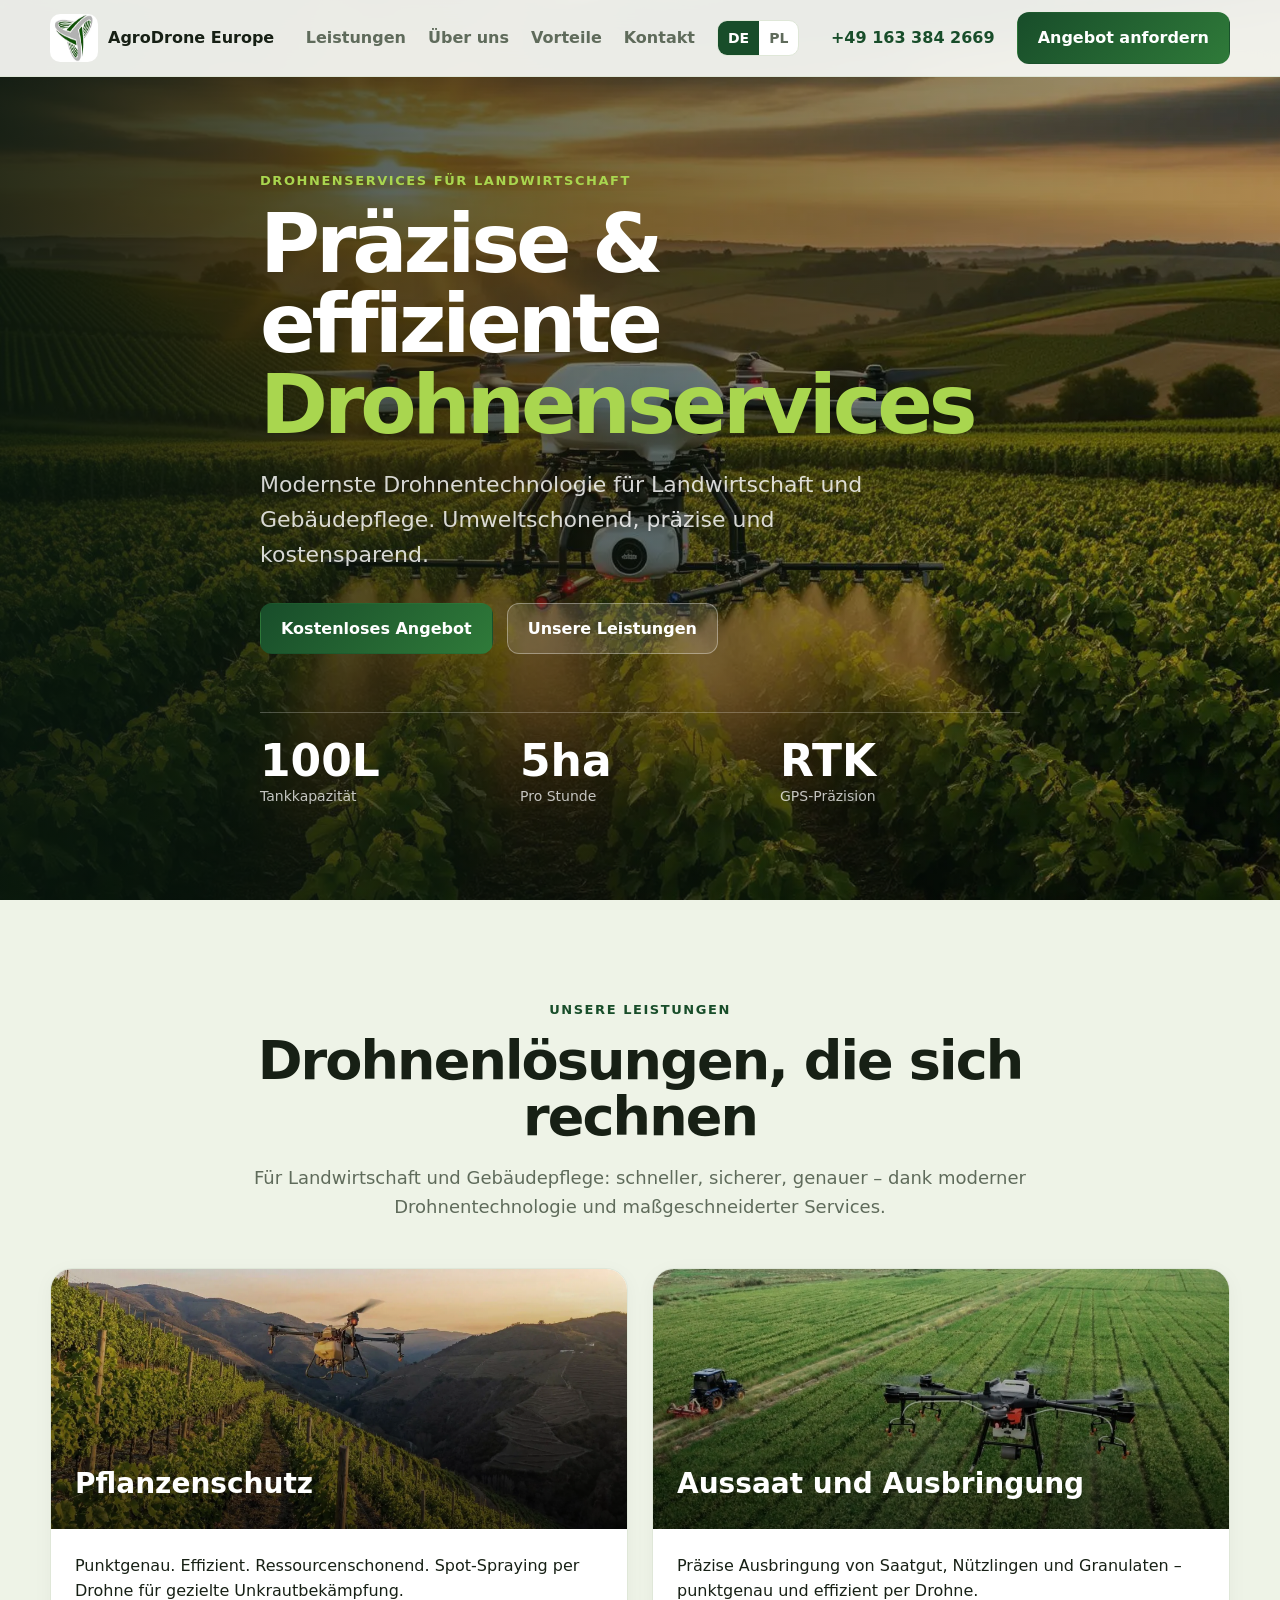
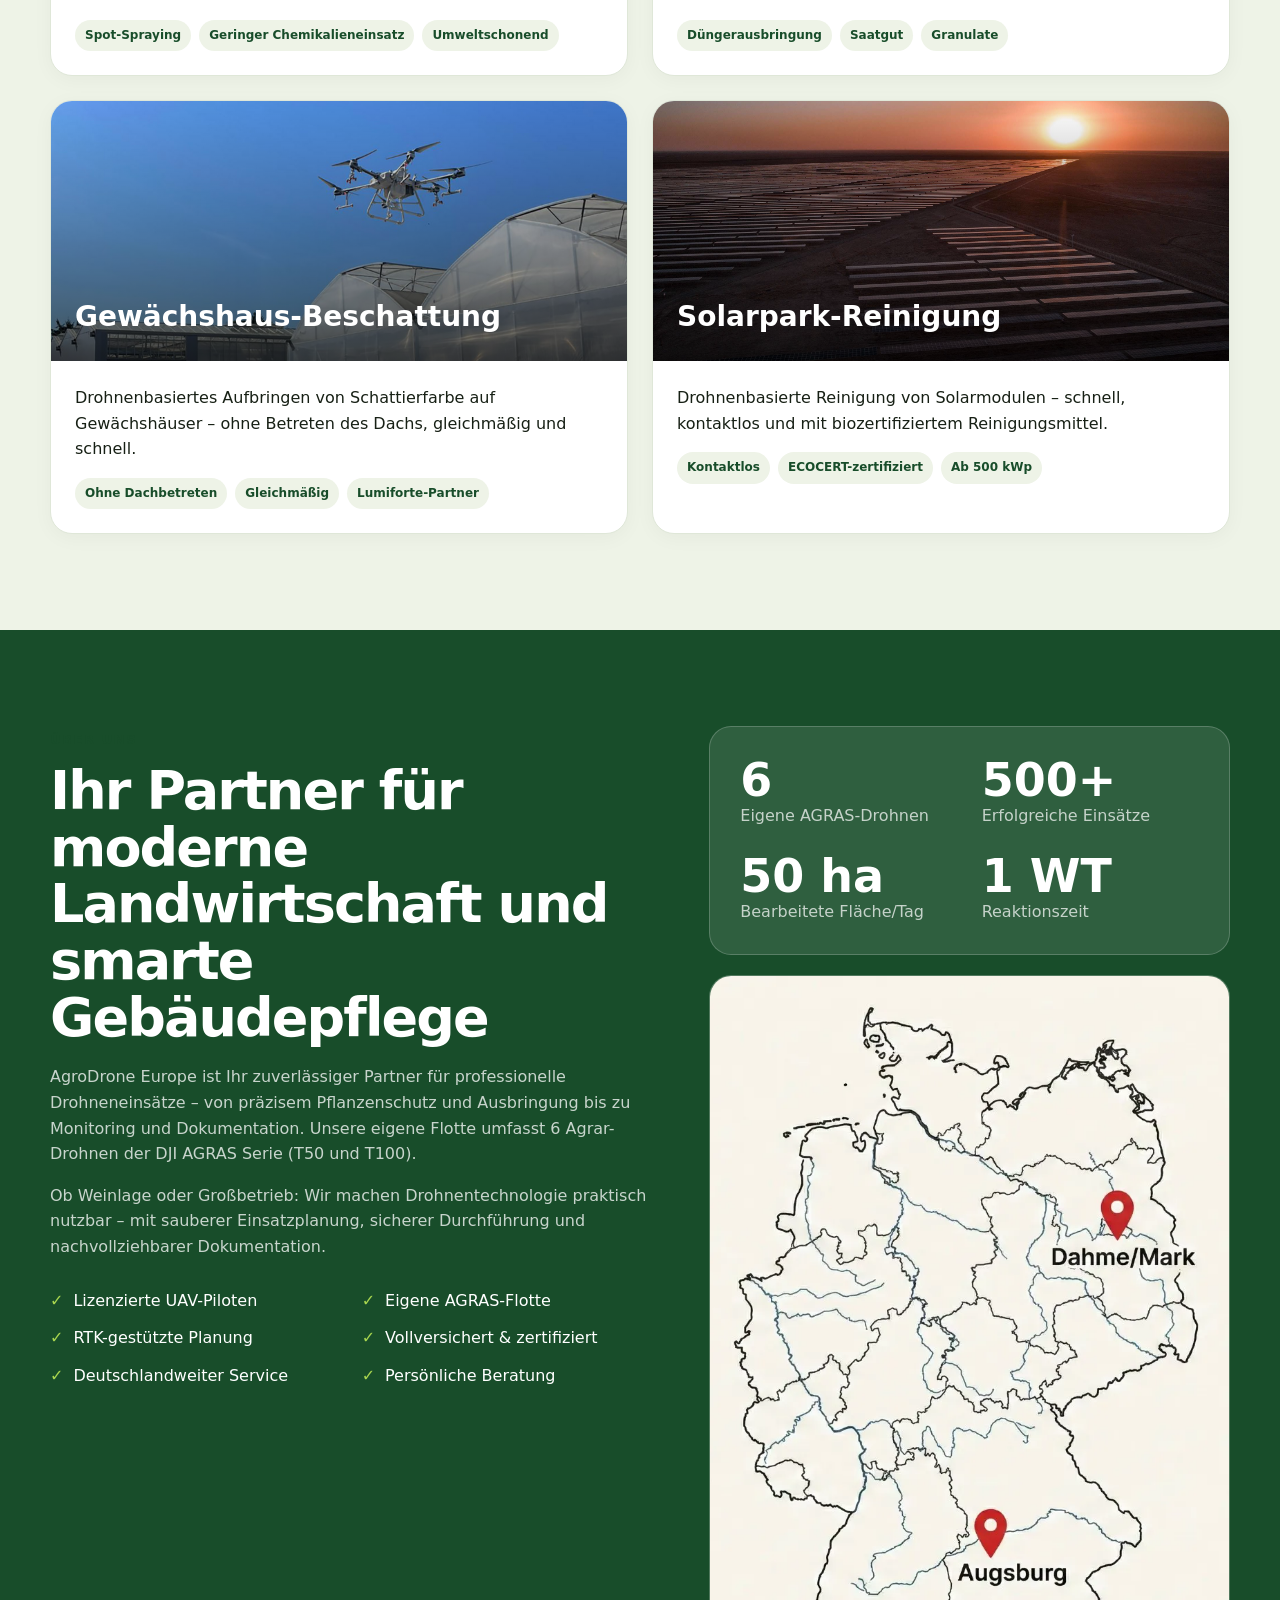
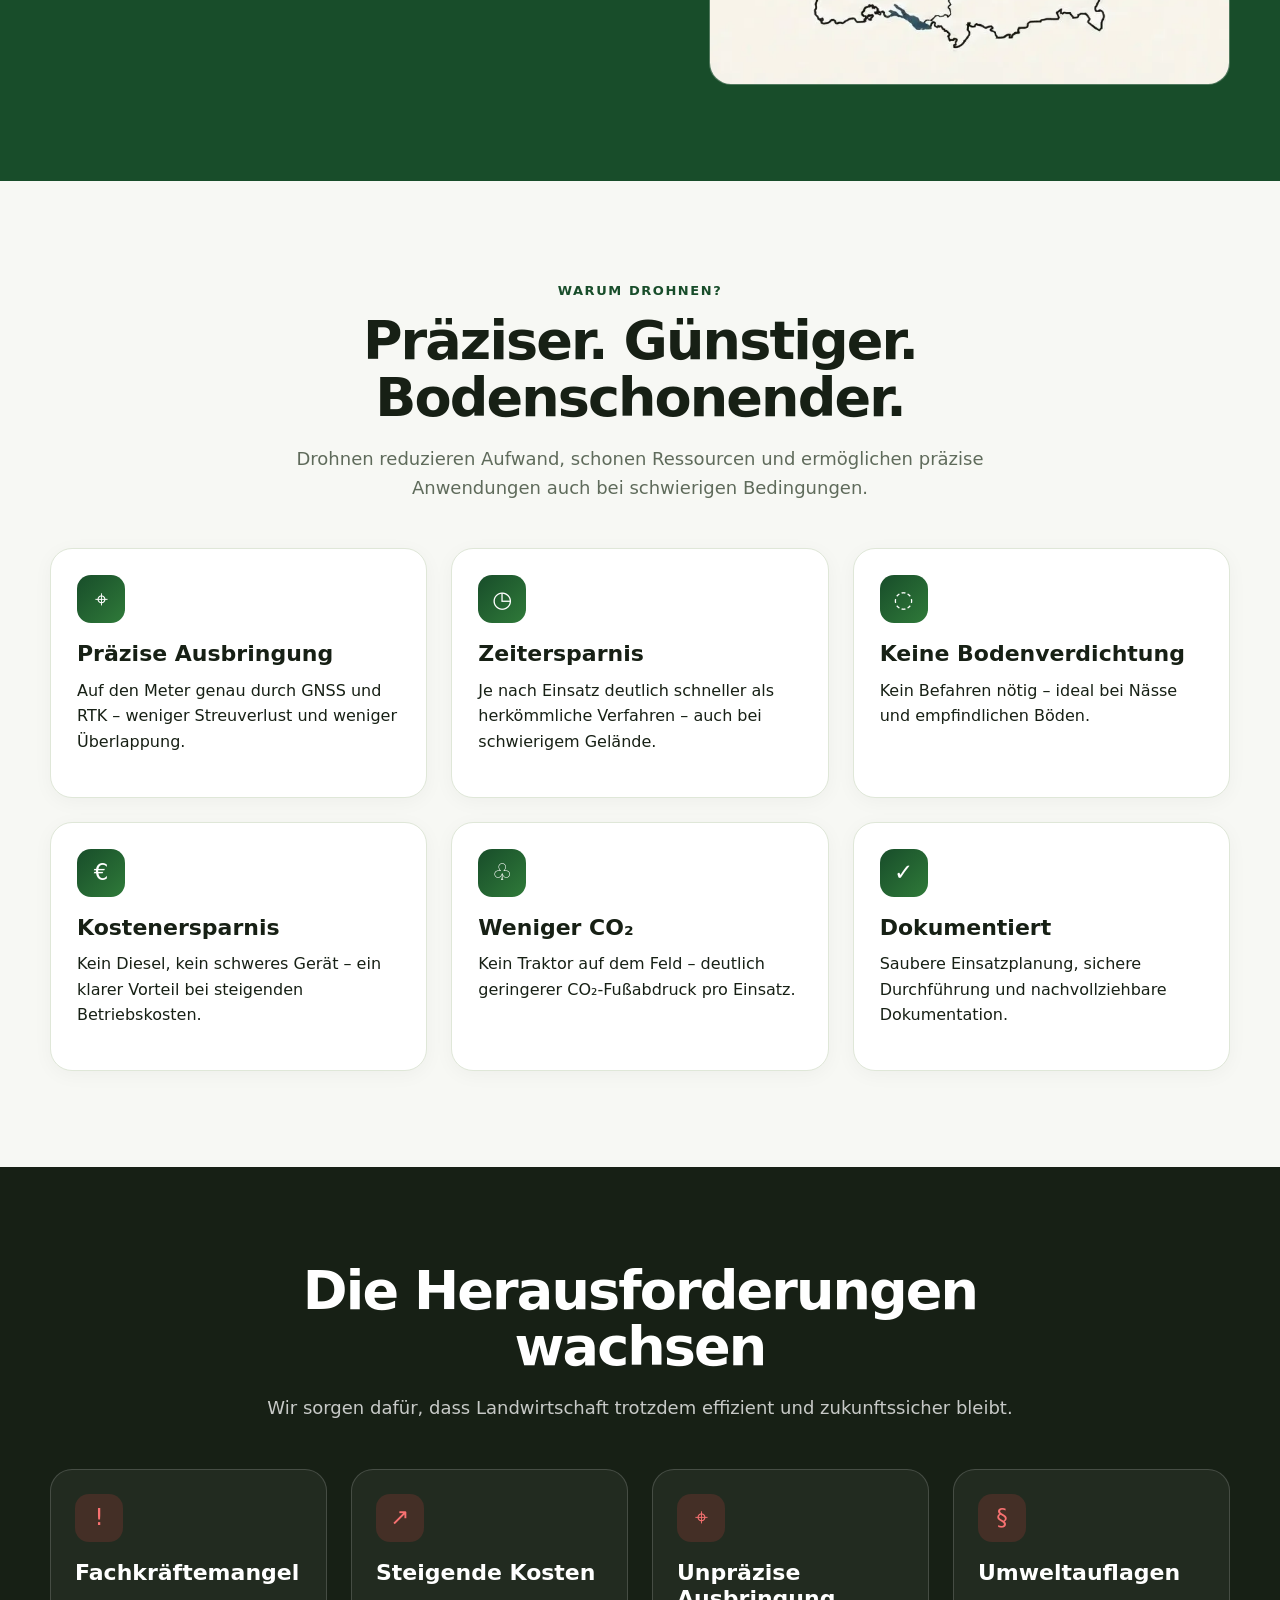
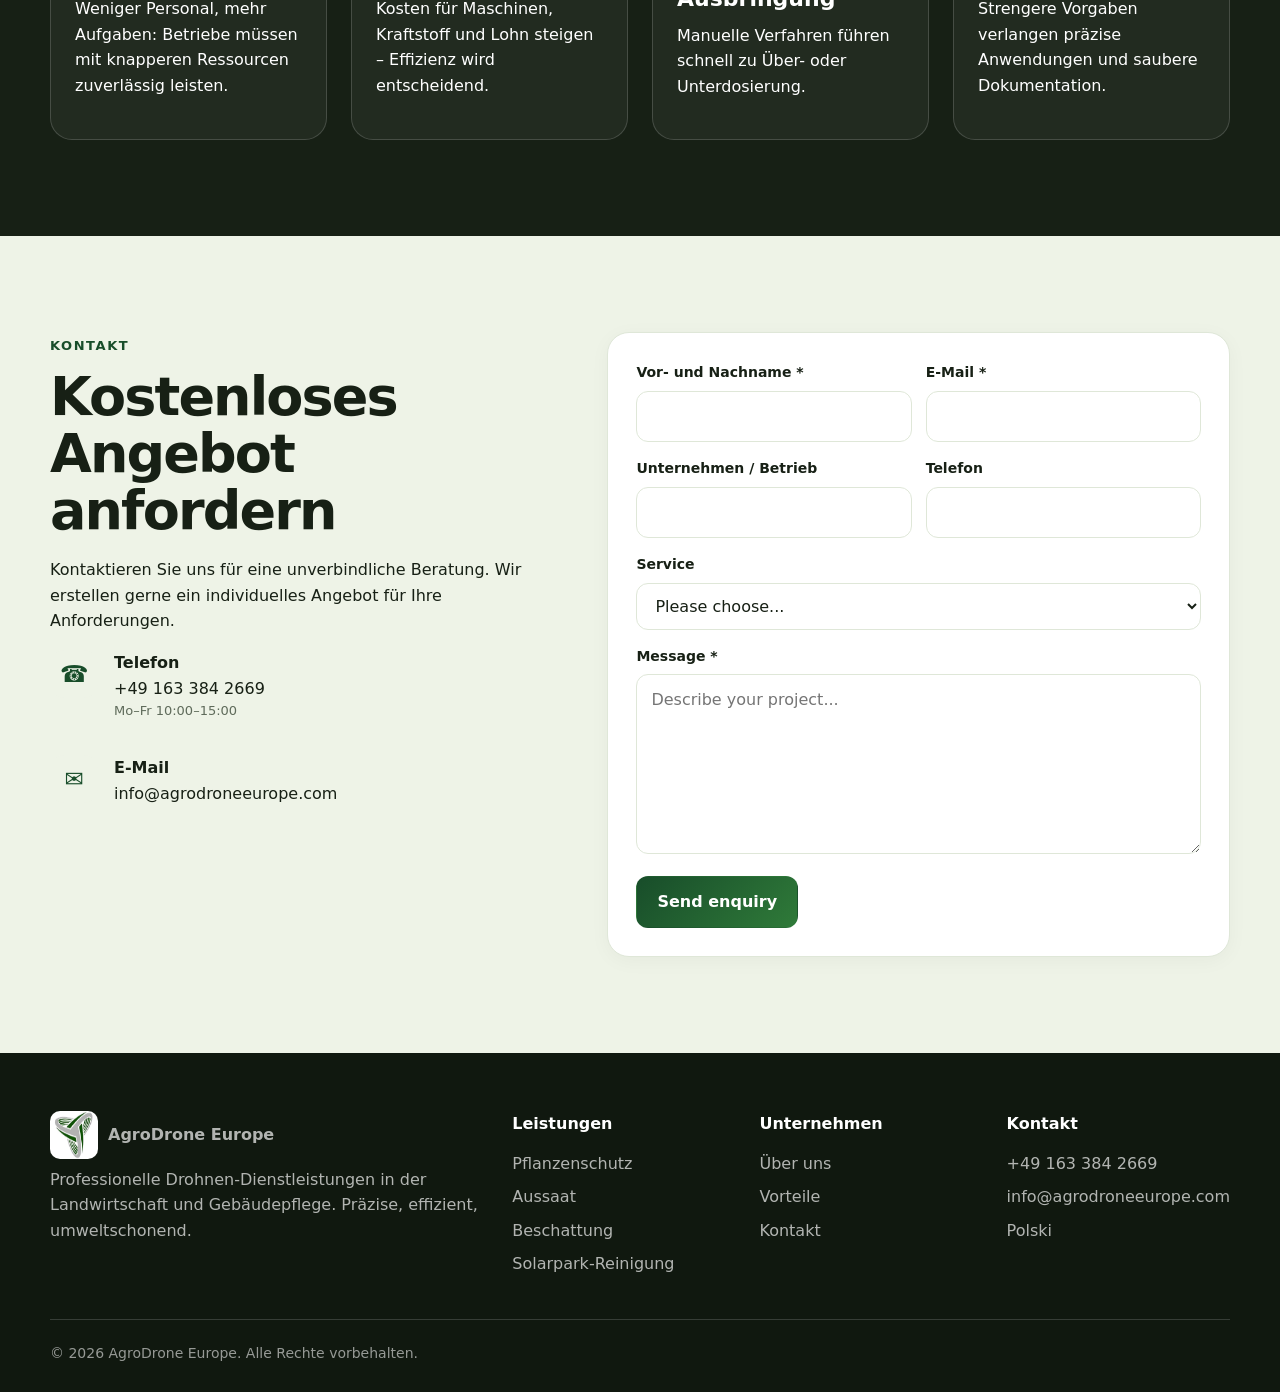
==== index.html @ 1f4d92ce "Forms update" ====
<!doctype html>
<html lang="de">

<head>
  <meta charset="utf-8">
  <meta name="viewport" content="width=device-width, initial-scale=1">
  <title>AgroDrone Europe | Präzise Drohnenservices für Landwirtschaft</title>
  <meta name="description"
    content="Professionelle Drohnenservices für Pflanzenschutz, Aussaat, Gewächshaus-Beschattung und Solarpark-Reinigung. Präzise, effizient und umweltschonend.">
  <link rel="canonical" href="https://agrodroneeurope.com/">
  <link rel="alternate" hreflang="de" href="https://agrodroneeurope.com/">
  <link rel="alternate" hreflang="pl" href="https://agrodroneeurope.com/pl/">
  <link rel="alternate" hreflang="x-default" href="https://agrodroneeurope.com/">
  <meta property="og:title" content="AgroDrone Europe | Präzise Drohnenservices">
  <meta property="og:description"
    content="Drohnenlösungen für Landwirtschaft und Gebäudepflege: schneller, sicherer und genauer.">
  <meta property="og:type" content="website">
  <meta property="og:image" content="/assets/hero-drone.webp">
  <link rel="icon" href="/favicon.ico">
  <link rel="apple-touch-icon" href="/apple-touch-icon.png">
  <link rel="preload" href="/assets/logo.webp" as="image">
  <link rel="stylesheet" href="/style.css">
  <script
    type="application/ld+json">{"@context":"https://schema.org","@type":"LocalBusiness","name":"AgroDrone Europe","url":"https://agrodroneeurope.com/","email":"info@agrodroneeurope.com","telephone":"+49 163 384 2669","description":"Professionelle Drohnen-Dienstleistungen in der Landwirtschaft und Gebäudepflege."}</script>
</head>

<body>
  <header class="site-header">
    <div class="container header-inner">
      <a class="logo" href="/" aria-label="AgroDrone Europe Startseite"><img src="/assets/logo.webp"
          alt="AgroDrone Europe" width="48" height="48"><span>AgroDrone Europe</span></a>
      <nav class="desktop-nav" aria-label="Hauptnavigation"><a href="#services">Leistungen</a><a href="#about">Über
          uns</a><a href="#benefits">Vorteile</a><a href="#contact">Kontakt</a><span class="lang"><span
            class="active">DE</span><a href="/pl/">PL</a></span></nav>
      <div class="header-actions"><a class="phone" href="tel:+491633842669">+49 163 384 2669</a><a
          class="btn btn-primary" href="#contact">Angebot anfordern</a></div>
      <button class="menu-toggle" type="button" data-menu-toggle aria-expanded="false" aria-controls="mobile-nav">☰<span
          class="sr-only">Menü</span></button>
    </div>
    <nav id="mobile-nav" class="container mobile-nav" data-mobile-nav aria-label="Mobile Navigation"><a
        href="#services">Leistungen</a><a href="#about">Über uns</a><a href="#benefits">Vorteile</a><a
        href="#contact">Kontakt</a><a href="/pl/">Polski</a></nav>
  </header>

  <main>
    <section class="hero">
      <div class="hero-media"><video src="/assets/hero-de.mp4" poster="/assets/hero-drone.webp" autoplay muted loop
          playsinline preload="metadata"></video></div>
      <div class="hero-overlay"></div>
      <div class="container hero-content"><span class="eyebrow">Drohnenservices für Landwirtschaft</span>
        <h1>Präzise &amp; effiziente <span>Drohnenservices</span></h1>
        <p class="lead">Modernste Drohnentechnologie für Landwirtschaft und Gebäudepflege. Umweltschonend, präzise und
          kostensparend.</p>
        <div class="hero-buttons"><a class="btn btn-primary" href="#contact">Kostenloses Angebot</a><a
            class="btn btn-ghost" href="#services">Unsere Leistungen</a></div>
        <div class="stats">
          <div class="stat"><strong>100L</strong><span>Tankkapazität</span></div>
          <div class="stat"><strong>5ha</strong><span>Pro Stunde</span></div>
          <div class="stat"><strong>RTK</strong><span>GPS-Präzision</span></div>
        </div>
      </div>
    </section>

    <section id="services" class="section section-muted">
      <div class="container">
        <div class="section-head"><span class="eyebrow">Unsere Leistungen</span>
          <h2>Drohnenlösungen, die sich rechnen</h2>
          <p>Für Landwirtschaft und Gebäudepflege: schneller, sicherer, genauer – dank moderner Drohnentechnologie und
            maßgeschneiderter Services.</p>
        </div>
        <div class="grid grid-2">
          <article class="card service-card">
            <div class="service-media"><img src="/assets/service-pflanzenschutz.webp" alt="Drohne beim Pflanzenschutz"
                loading="lazy">
              <h3>Pflanzenschutz</h3>
            </div>
            <div class="card-body">
              <p>Punktgenau. Effizient. Ressourcenschonend. Spot-Spraying per Drohne für gezielte Unkrautbekämpfung.</p>
              <div class="tags"><span class="tag">Spot-Spraying</span><span class="tag">Geringer
                  Chemikalieneinsatz</span><span class="tag">Umweltschonend</span></div>
            </div>
          </article>
          <article class="card service-card">
            <div class="service-media"><img src="/assets/service-aussaat.png" alt="Drohne für Aussaat und Ausbringung"
                loading="lazy">
              <h3>Aussaat und Ausbringung</h3>
            </div>
            <div class="card-body">
              <p>Präzise Ausbringung von Saatgut, Nützlingen und Granulaten – punktgenau und effizient per Drohne.</p>
              <div class="tags"><span class="tag">Düngerausbringung</span><span class="tag">Saatgut</span><span
                  class="tag">Granulate</span></div>
            </div>
          </article>
          <article class="card service-card">
            <div class="service-media"><img src="/assets/service-gewaechshaus.jpg" alt="Gewächshaus-Beschattung"
                loading="lazy">
              <h3>Gewächshaus-Beschattung</h3>
            </div>
            <div class="card-body">
              <p>Drohnenbasiertes Aufbringen von Schattierfarbe auf Gewächshäuser – ohne Betreten des Dachs, gleichmäßig
                und schnell.</p>
              <div class="tags"><span class="tag">Ohne Dachbetreten</span><span class="tag">Gleichmäßig</span><span
                  class="tag">Lumiforte-Partner</span></div>
            </div>
          </article>
          <article class="card service-card">
            <div class="service-media"><img src="/assets/service-dach-roof.jpg" alt="Solarpark-Reinigung"
                loading="lazy">
              <h3>Solarpark-Reinigung</h3>
            </div>
            <div class="card-body">
              <p>Drohnenbasierte Reinigung von Solarmodulen – schnell, kontaktlos und mit biozertifiziertem
                Reinigungsmittel.</p>
              <div class="tags"><span class="tag">Kontaktlos</span><span class="tag">ECOCERT-zertifiziert</span><span
                  class="tag">Ab 500 kWp</span></div>
            </div>
          </article>
        </div>
      </div>
    </section>

    <section id="about" class="section section-primary">
      <div class="container about-grid">
        <div><span class="eyebrow">Über uns</span>
          <h2>Ihr Partner für moderne Landwirtschaft und smarte Gebäudepflege</h2>
          <p>AgroDrone Europe ist Ihr zuverlässiger Partner für professionelle Drohneneinsätze – von präzisem
            Pflanzenschutz und Ausbringung bis zu Monitoring und Dokumentation. Unsere eigene Flotte umfasst 6
            Agrar-Drohnen der DJI AGRAS Serie (T50 und T100).</p>
          <p>Ob Weinlage oder Großbetrieb: Wir machen Drohnentechnologie praktisch nutzbar – mit sauberer
            Einsatzplanung, sicherer Durchführung und nachvollziehbarer Dokumentation.</p>
          <div class="check-list"><span>Lizenzierte UAV-Piloten</span><span>Eigene
              AGRAS-Flotte</span><span>RTK-gestützte Planung</span><span>Vollversichert &
              zertifiziert</span><span>Deutschlandweiter Service</span><span>Persönliche Beratung</span></div>
        </div>
        <div>
          <div class="stats-card grid grid-2">
            <div><strong>6</strong><span>Eigene AGRAS-Drohnen</span></div>
            <div><strong>500+</strong><span>Erfolgreiche Einsätze</span></div>
            <div><strong>50 ha</strong><span>Bearbeitete Fläche/Tag</span></div>
            <div><strong>1 WT</strong><span>Reaktionszeit</span></div>
          </div>
          <div class="map-card"><img src="/assets/germany-map.webp" alt="Einsatzgebiet Deutschland" loading="lazy">
          </div>
        </div>
      </div>
    </section>

    <section id="benefits" class="section">
      <div class="container">
        <div class="section-head"><span class="eyebrow">Warum Drohnen?</span>
          <h2>Präziser. Günstiger. Bodenschonender.</h2>
          <p>Drohnen reduzieren Aufwand, schonen Ressourcen und ermöglichen präzise Anwendungen auch bei schwierigen
            Bedingungen.</p>
        </div>
        <div class="grid grid-3">
          <article class="card benefit">
            <div class="icon">⌖</div>
            <h3>Präzise Ausbringung</h3>
            <p>Auf den Meter genau durch GNSS und RTK – weniger Streuverlust und weniger Überlappung.</p>
          </article>
          <article class="card benefit">
            <div class="icon">◷</div>
            <h3>Zeitersparnis</h3>
            <p>Je nach Einsatz deutlich schneller als herkömmliche Verfahren – auch bei schwierigem Gelände.</p>
          </article>
          <article class="card benefit">
            <div class="icon">◌</div>
            <h3>Keine Bodenverdichtung</h3>
            <p>Kein Befahren nötig – ideal bei Nässe und empfindlichen Böden.</p>
          </article>
          <article class="card benefit">
            <div class="icon">€</div>
            <h3>Kostenersparnis</h3>
            <p>Kein Diesel, kein schweres Gerät – ein klarer Vorteil bei steigenden Betriebskosten.</p>
          </article>
          <article class="card benefit">
            <div class="icon">♧</div>
            <h3>Weniger CO₂</h3>
            <p>Kein Traktor auf dem Feld – deutlich geringerer CO₂-Fußabdruck pro Einsatz.</p>
          </article>
          <article class="card benefit">
            <div class="icon">✓</div>
            <h3>Dokumentiert</h3>
            <p>Saubere Einsatzplanung, sichere Durchführung und nachvollziehbare Dokumentation.</p>
          </article>
        </div>
      </div>
    </section>

    <section class="section section-dark">
      <div class="container">
        <div class="section-head">
          <h2>Die Herausforderungen wachsen</h2>
          <p>Wir sorgen dafür, dass Landwirtschaft trotzdem effizient und zukunftssicher bleibt.</p>
        </div>
        <div class="grid grid-4">
          <article class="problem">
            <div class="icon">!</div>
            <h3>Fachkräftemangel</h3>
            <p>Weniger Personal, mehr Aufgaben: Betriebe müssen mit knapperen Ressourcen zuverlässig leisten.</p>
          </article>
          <article class="problem">
            <div class="icon">↗</div>
            <h3>Steigende Kosten</h3>
            <p>Kosten für Maschinen, Kraftstoff und Lohn steigen – Effizienz wird entscheidend.</p>
          </article>
          <article class="problem">
            <div class="icon">⌖</div>
            <h3>Unpräzise Ausbringung</h3>
            <p>Manuelle Verfahren führen schnell zu Über- oder Unterdosierung.</p>
          </article>
          <article class="problem">
            <div class="icon">§</div>
            <h3>Umweltauflagen</h3>
            <p>Strengere Vorgaben verlangen präzise Anwendungen und saubere Dokumentation.</p>
          </article>
        </div>
      </div>
    </section>

    <section id="contact" class="section section-muted">
      <div class="container contact-grid">
        <div><span class="eyebrow">Kontakt</span>
          <h2>Kostenloses Angebot anfordern</h2>
          <p>Kontaktieren Sie uns für eine unverbindliche Beratung. Wir erstellen gerne ein individuelles Angebot für
            Ihre Anforderungen.</p>
          <div class="contact-item">
            <div class="icon">☎</div>
            <div><strong>Telefon</strong><br><a href="tel:+491633842669">+49 163 384 2669</a>
              <p class="form-note">Mo–Fr 10:00–15:00</p>
            </div>
          </div>
          <div class="contact-item">
            <div class="icon">✉</div>
            <div><strong>E-Mail</strong><br><a href="mailto:info@agrodroneeurope.com">info@agrodroneeurope.com</a></div>
          </div>
        </div>

        <!-- DE Form -->
        <form class="card form" action="https://api.web3forms.com/submit" method="POST" accept-charset="UTF-8" novalidate>
          <!-- Web3Forms -->
          <input type="hidden" name="access_key" value="ddb00c8e-1299-4a46-ac0a-734381de3fe3">
          <input type="hidden" name="subject" value="New enquiry from AgroDrone Europe (DE)">
          <input type="hidden" name="from_name" value="AgroDrone Europe Website">
          <input type="hidden" name="form_name" value="German Contact Form">
        
          <!-- Honeypot -->
          <input type="checkbox" name="botcheck" tabindex="-1" autocomplete="off" style="display:none">
        
          <div class="form-row">
            <div class="field">
              <label for="name">Vor- und Nachname *</label>
              <input id="name" name="Name" type="text" autocomplete="name" required>
            </div>
        
            <div class="field">
              <label for="email">E-Mail *</label>
              <input id="email" name="Email" type="email" autocomplete="email" inputmode="email" required>
            </div>
          </div>
        
          <div class="form-row">
            <div class="field">
              <label for="company">Unternehmen / Betrieb</label>
              <input id="company" name="Company" type="text" autocomplete="organization">
            </div>
        
            <div class="field">
              <label for="phone">Telefon</label>
              <input id="phone" name="Phone" type="tel" autocomplete="tel" inputmode="tel">
            </div>
          </div>
        
          <div class="field">
            <label for="service">Service</label>
        
            <select id="service" name="Service">
              <option value="" selected disabled>Please choose...</option>
              <option>Crop Protection</option>
              <option>Seeding & Fertilisation</option>
              <option>Trichogramma</option>
              <option>Greenhouse Shading</option>
              <option>Other</option>
            </select>
          </div>
        
          <div class="field">
            <label for="message">Message *</label>
        
            <textarea id="message" name="Message" rows="6" placeholder="Describe your project..." required></textarea>
          </div>
        
          <button class="btn btn-primary" type="submit">
            Send enquiry
          </button>
        </form>

      </div>
    </section>
  </main>

  <footer class="site-footer">
    <div class="container">
      <div class="footer-grid">
        <div><a class="logo" href="/"><img src="/assets/logo.webp" alt="AgroDrone Europe" width="48"
              height="48"><span>AgroDrone Europe</span></a>
          <p>Professionelle Drohnen-Dienstleistungen in der Landwirtschaft und Gebäudepflege. Präzise, effizient,
            umweltschonend.</p>
        </div>
        <div>
          <h4>Leistungen</h4>
          <ul>
            <li><a href="#services">Pflanzenschutz</a></li>
            <li><a href="#services">Aussaat</a></li>
            <li><a href="#services">Beschattung</a></li>
            <li><a href="#services">Solarpark-Reinigung</a></li>
          </ul>
        </div>
        <div>
          <h4>Unternehmen</h4>
          <ul>
            <li><a href="#about">Über uns</a></li>
            <li><a href="#benefits">Vorteile</a></li>
            <li><a href="#contact">Kontakt</a></li>
          </ul>
        </div>
        <div>
          <h4>Kontakt</h4>
          <ul>
            <li><a href="tel:+491633842669">+49 163 384 2669</a></li>
            <li><a href="mailto:info@agrodroneeurope.com">info@agrodroneeurope.com</a></li>
            <li><a href="/pl/">Polski</a></li>
          </ul>
        </div>
      </div>
      <div class="footer-bottom">© 2026 AgroDrone Europe. Alle Rechte vorbehalten.</div>
    </div>
  </footer>
  <script src="/script.js" defer></script>
</body>

</html>
---- style.css ----
:root{
  --bg:#f7f8f4;--surface:#fff;--surface-2:#eef3e7;--text:#172015;--muted:#5f6b5b;--primary:#184d2a;--primary-2:#0f351d;--accent:#a9d64f;--border:#dfe7d8;--danger:#ef4444;--shadow:0 18px 50px rgba(23,32,21,.1);--radius:22px;--max:1180px;--header:76px
}
*{box-sizing:border-box}html{scroll-behavior:smooth}body{margin:0;font-family:Inter,ui-sans-serif,system-ui,-apple-system,BlinkMacSystemFont,"Segoe UI",sans-serif;color:var(--text);background:var(--bg);line-height:1.6}img,video{max-width:100%;display:block}a{color:inherit;text-decoration:none}button,input,select,textarea{font:inherit}.container{width:min(100% - 32px,var(--max));margin-inline:auto}.site-header{position:fixed;inset:0 0 auto 0;z-index:50;background:rgba(247,248,244,.94);backdrop-filter:blur(14px);border-bottom:1px solid var(--border)}.header-inner{height:var(--header);display:flex;align-items:center;justify-content:space-between;gap:24px}.logo{display:inline-flex;align-items:center;gap:10px;font-weight:800}.logo img{width:48px;height:48px;border-radius:10px}.desktop-nav,.header-actions{display:flex;align-items:center;gap:22px}.desktop-nav a{font-weight:700;color:var(--muted)}.desktop-nav a:hover,.footer a:hover{color:var(--primary)}.lang{display:inline-flex;border:1px solid var(--border);border-radius:10px;overflow:hidden;background:var(--surface)}.lang a,.lang span{padding:6px 10px;font-size:14px;font-weight:800}.lang .active{background:var(--primary);color:#fff}.phone{font-weight:800;color:var(--primary)}.menu-toggle{display:none;width:44px;height:44px;border:1px solid var(--border);border-radius:12px;background:var(--surface);color:var(--text)}.mobile-nav{display:none;border-top:1px solid var(--border);padding:14px 0 18px}.mobile-nav a{display:block;padding:10px 0;font-weight:750;color:var(--muted)}.btn{display:inline-flex;align-items:center;justify-content:center;gap:10px;min-height:46px;padding:12px 20px;border-radius:12px;border:1px solid transparent;font-weight:850;transition:transform .2s ease,opacity .2s ease,background .2s ease}.btn:hover{transform:translateY(-1px)}.btn-primary{background:linear-gradient(135deg,var(--primary),#2f7a39);color:#fff}.btn-ghost{background:rgba(255,255,255,.12);border-color:rgba(255,255,255,.35);color:#fff}.hero{position:relative;min-height:100svh;display:grid;place-items:center;overflow:hidden;color:#fff;padding:calc(var(--header) + 70px) 0 70px}.hero-media,.hero-media video,.hero-media img,.hero-overlay{position:absolute;inset:0;width:100%;height:100%}.hero-media video,.hero-media img{object-fit:cover}.hero-overlay{background:linear-gradient(90deg,rgba(8,22,13,.86),rgba(8,22,13,.56) 45%,rgba(8,22,13,.28))}.hero-content{position:relative;z-index:1;max-width:760px}.eyebrow{display:inline-block;margin:0 0 12px;color:var(--primary);text-transform:uppercase;letter-spacing:.12em;font-size:13px;font-weight:900}.hero .eyebrow{color:var(--accent)}h1,h2,h3,p{margin-top:0}h1{font-size:clamp(42px,7vw,82px);line-height:.98;margin-bottom:22px;letter-spacing:-.05em}h1 span{display:block;color:var(--accent)}h2{font-size:clamp(32px,4.5vw,54px);line-height:1.05;margin-bottom:18px;letter-spacing:-.035em}h3{font-size:22px;line-height:1.2;margin-bottom:10px}.lead{font-size:clamp(18px,2vw,22px);color:rgba(255,255,255,.82);max-width:650px}.section{padding:96px 0}.section-muted{background:var(--surface-2)}.section-dark{background:var(--text);color:#fff}.section-primary{background:var(--primary);color:#fff}.section-head{text-align:center;max-width:780px;margin:0 auto 46px}.section-head p{font-size:18px;color:var(--muted)}.section-dark .section-head p,.section-primary p{color:rgba(255,255,255,.76)}.hero-buttons{display:flex;flex-wrap:wrap;gap:14px;margin-top:30px}.stats{display:grid;grid-template-columns:repeat(3,1fr);gap:20px;margin-top:58px;padding-top:26px;border-top:1px solid rgba(255,255,255,.24)}.stat strong{display:block;font-size:clamp(28px,4vw,44px);line-height:1;color:#fff}.stat span{font-size:14px;color:rgba(255,255,255,.74)}.grid{display:grid;gap:24px}.grid-2{grid-template-columns:repeat(2,minmax(0,1fr))}.grid-3{grid-template-columns:repeat(3,minmax(0,1fr))}.grid-4{grid-template-columns:repeat(4,minmax(0,1fr))}.card{background:var(--surface);border:1px solid var(--border);border-radius:var(--radius);box-shadow:0 4px 20px rgba(23,32,21,.04);overflow:hidden}.service-card{transition:transform .25s ease,box-shadow .25s ease}.service-card:hover{transform:translateY(-4px);box-shadow:var(--shadow)}.service-media{position:relative;height:260px;overflow:hidden}.service-media img{width:100%;height:100%;object-fit:cover;transition:transform .5s ease}.service-card:hover .service-media img{transform:scale(1.04)}.service-media:after{content:"";position:absolute;inset:0;background:linear-gradient(to top,rgba(0,0,0,.65),transparent)}.service-media h3{position:absolute;left:24px;right:24px;bottom:18px;z-index:1;color:#fff;font-size:28px}.card-body{padding:24px}.tags{display:flex;flex-wrap:wrap;gap:8px;margin-top:16px}.tag{display:inline-flex;padding:6px 10px;border-radius:999px;background:var(--surface-2);color:var(--primary);font-size:12px;font-weight:800}.benefit{padding:26px}.icon{width:48px;height:48px;border-radius:14px;display:grid;place-items:center;background:linear-gradient(135deg,var(--primary),#2f7a39);color:#fff;font-size:23px;margin-bottom:18px}.about-grid{display:grid;grid-template-columns:1.08fr .92fr;gap:48px;align-items:start}.check-list{display:grid;grid-template-columns:repeat(2,minmax(0,1fr));gap:12px;margin-top:28px}.check-list span{display:flex;gap:10px;align-items:flex-start}.check-list span:before{content:"✓";color:var(--accent);font-weight:900}.stats-card{background:rgba(255,255,255,.1);border:1px solid rgba(255,255,255,.2);border-radius:var(--radius);padding:30px}.stats-card strong{display:block;font-size:46px;line-height:1;color:#fff}.stats-card span{color:rgba(255,255,255,.72)}.map-card{margin-top:20px;border-radius:var(--radius);overflow:hidden;border:1px solid rgba(255,255,255,.2);background:rgba(255,255,255,.06)}.problem{padding:24px;background:rgba(255,255,255,.05);border:1px solid rgba(255,255,255,.16);border-radius:var(--radius)}.problem .icon{background:rgba(239,68,68,.16);color:#f87171}.contact-grid{display:grid;grid-template-columns:.9fr 1.1fr;gap:48px}.contact-item{display:flex;gap:16px;align-items:flex-start;margin-bottom:20px}.contact-item .icon{flex:0 0 auto;margin:0;background:var(--surface-2);color:var(--primary)}.form{padding:28px}.form-row{display:grid;grid-template-columns:repeat(2,minmax(0,1fr));gap:14px}.field{margin-bottom:15px}.field label{display:block;font-size:14px;font-weight:800;margin-bottom:7px}.field input,.field select,.field textarea{width:100%;border:1px solid var(--border);border-radius:12px;padding:12px 14px;background:#fff;color:var(--text)}.field textarea{min-height:120px;resize:vertical}.form-note{font-size:13px;color:var(--muted)}.site-footer{background:#10180f;color:#fff;padding:58px 0 28px}.footer-grid{display:grid;grid-template-columns:2fr 1fr 1fr 1fr;gap:32px}.footer p,.footer a,.site-footer p,.site-footer a{color:rgba(255,255,255,.68)}.site-footer h4{margin:0 0 14px}.site-footer ul{padding:0;margin:0;list-style:none}.site-footer li{margin:8px 0}.footer-bottom{margin-top:34px;padding-top:22px;border-top:1px solid rgba(255,255,255,.16);font-size:14px;color:rgba(255,255,255,.56)}.sr-only{position:absolute;width:1px;height:1px;padding:0;margin:-1px;overflow:hidden;clip:rect(0,0,0,0);white-space:nowrap;border:0}@media (max-width:960px){.desktop-nav,.header-actions{display:none}.menu-toggle{display:inline-grid;place-items:center}.mobile-nav.is-open{display:block}.grid-3,.grid-4{grid-template-columns:repeat(2,minmax(0,1fr))}.about-grid,.contact-grid{grid-template-columns:1fr}.hero-content{text-align:center;margin-inline:auto}.hero-buttons{justify-content:center}.footer-grid{grid-template-columns:1fr 1fr}}@media (max-width:640px){:root{--header:68px}.section{padding:70px 0}.grid-2,.grid-3,.grid-4,.check-list,.form-row,.stats{grid-template-columns:1fr}.hero{padding-bottom:48px}.hero-overlay{background:rgba(8,22,13,.72)}.service-media{height:220px}.footer-grid{grid-template-columns:1fr}.stats-card strong{font-size:36px}}
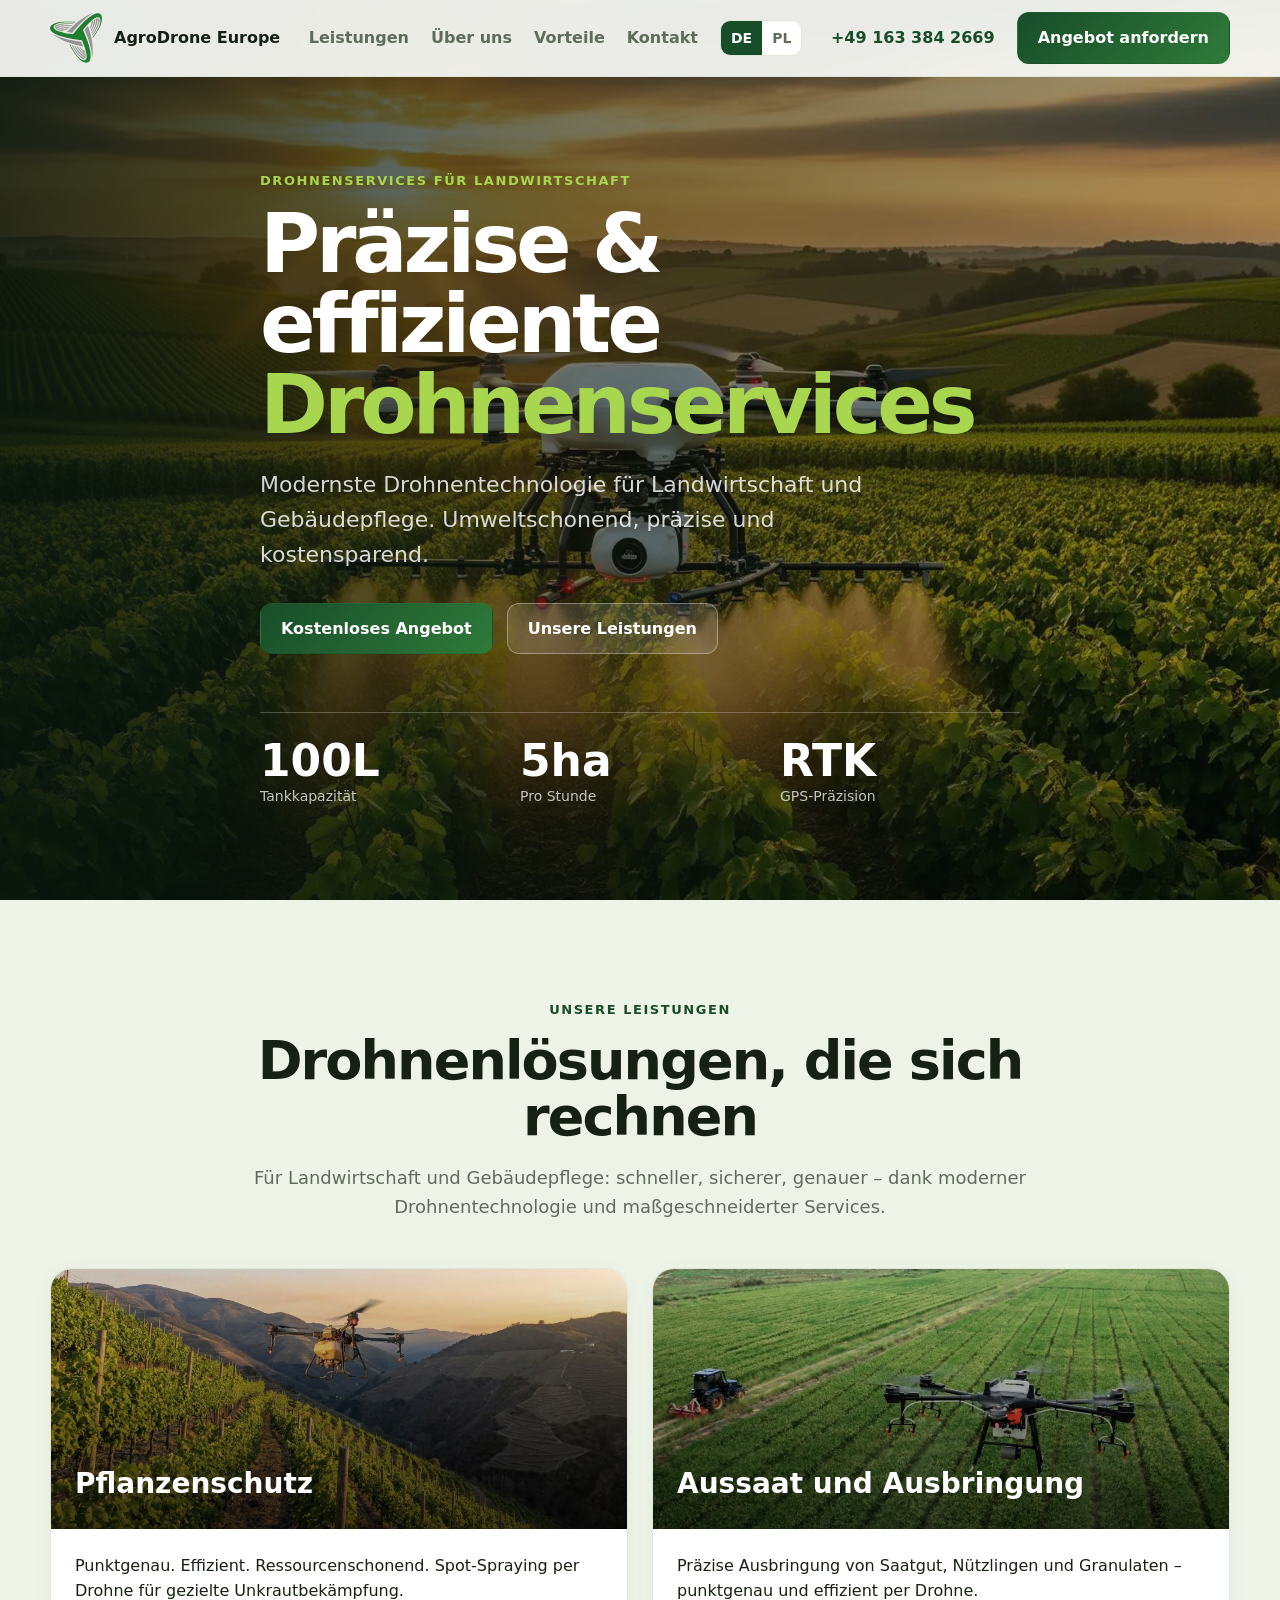
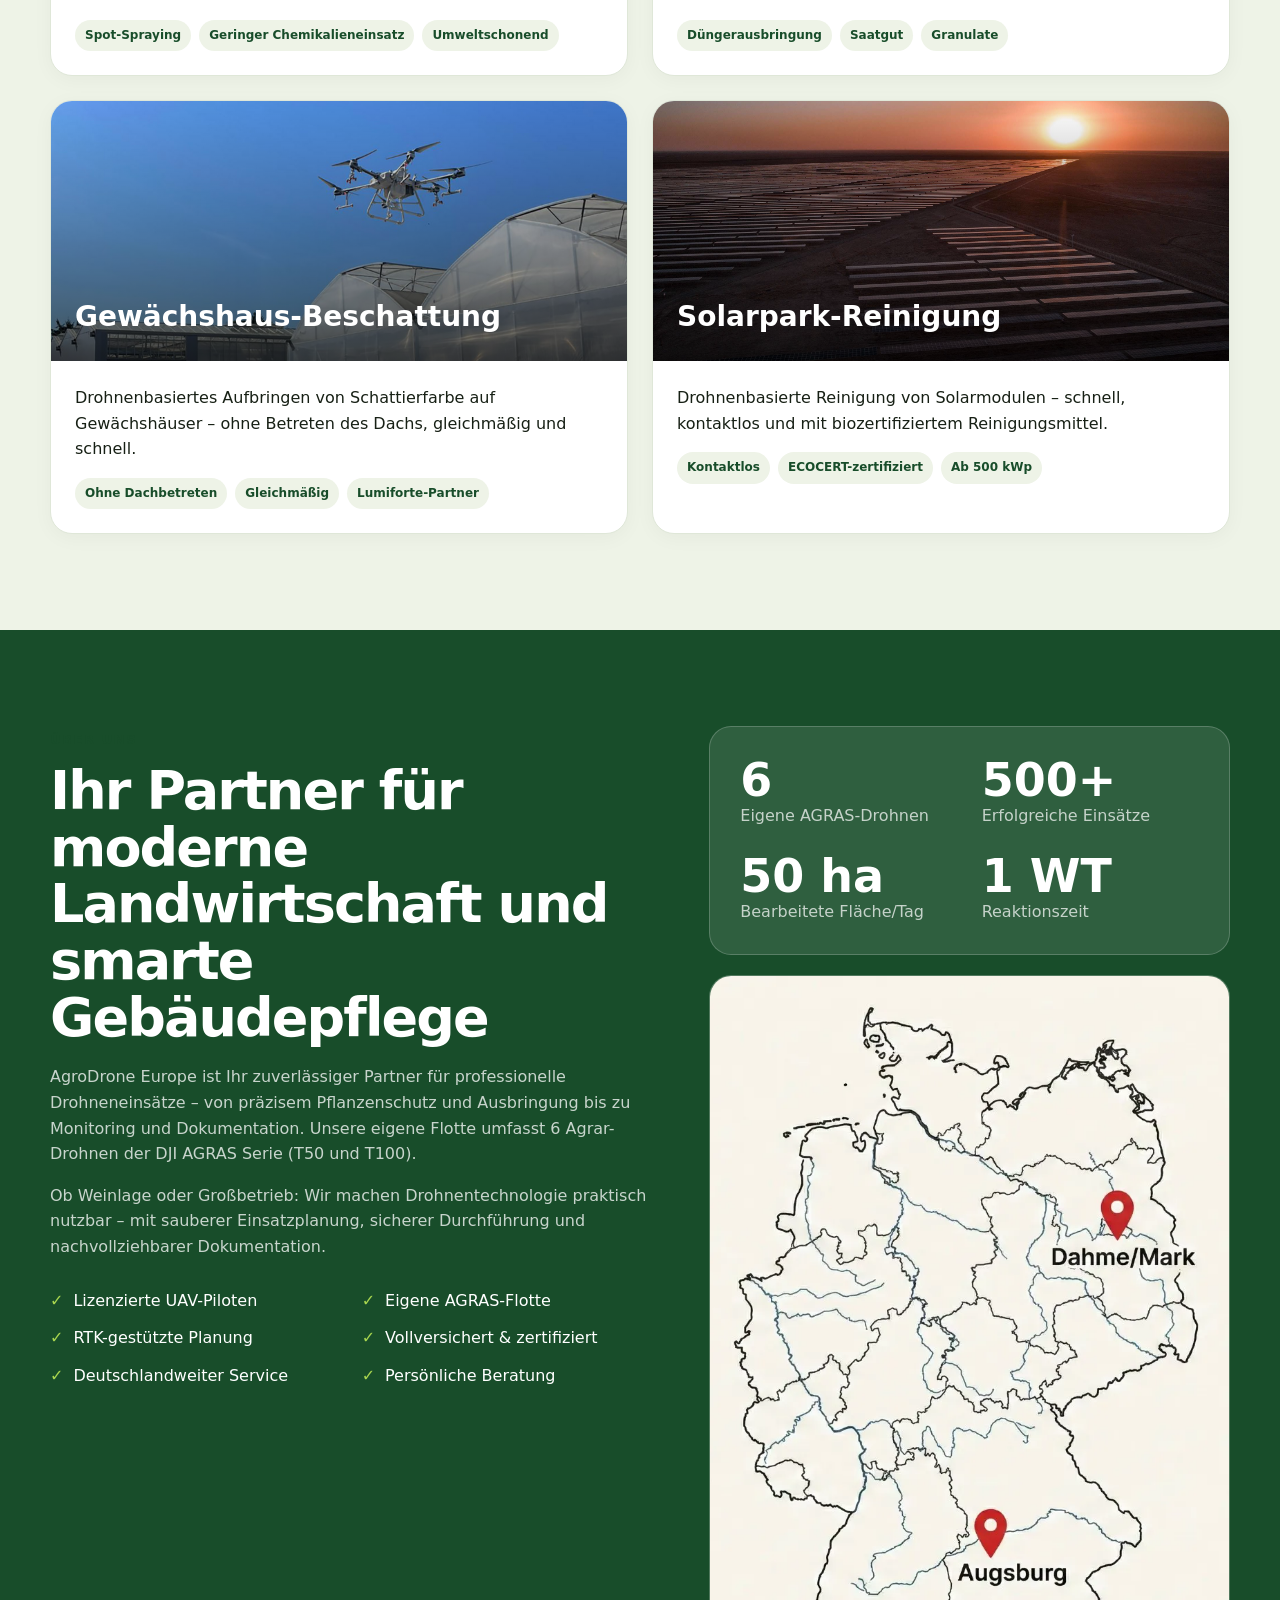
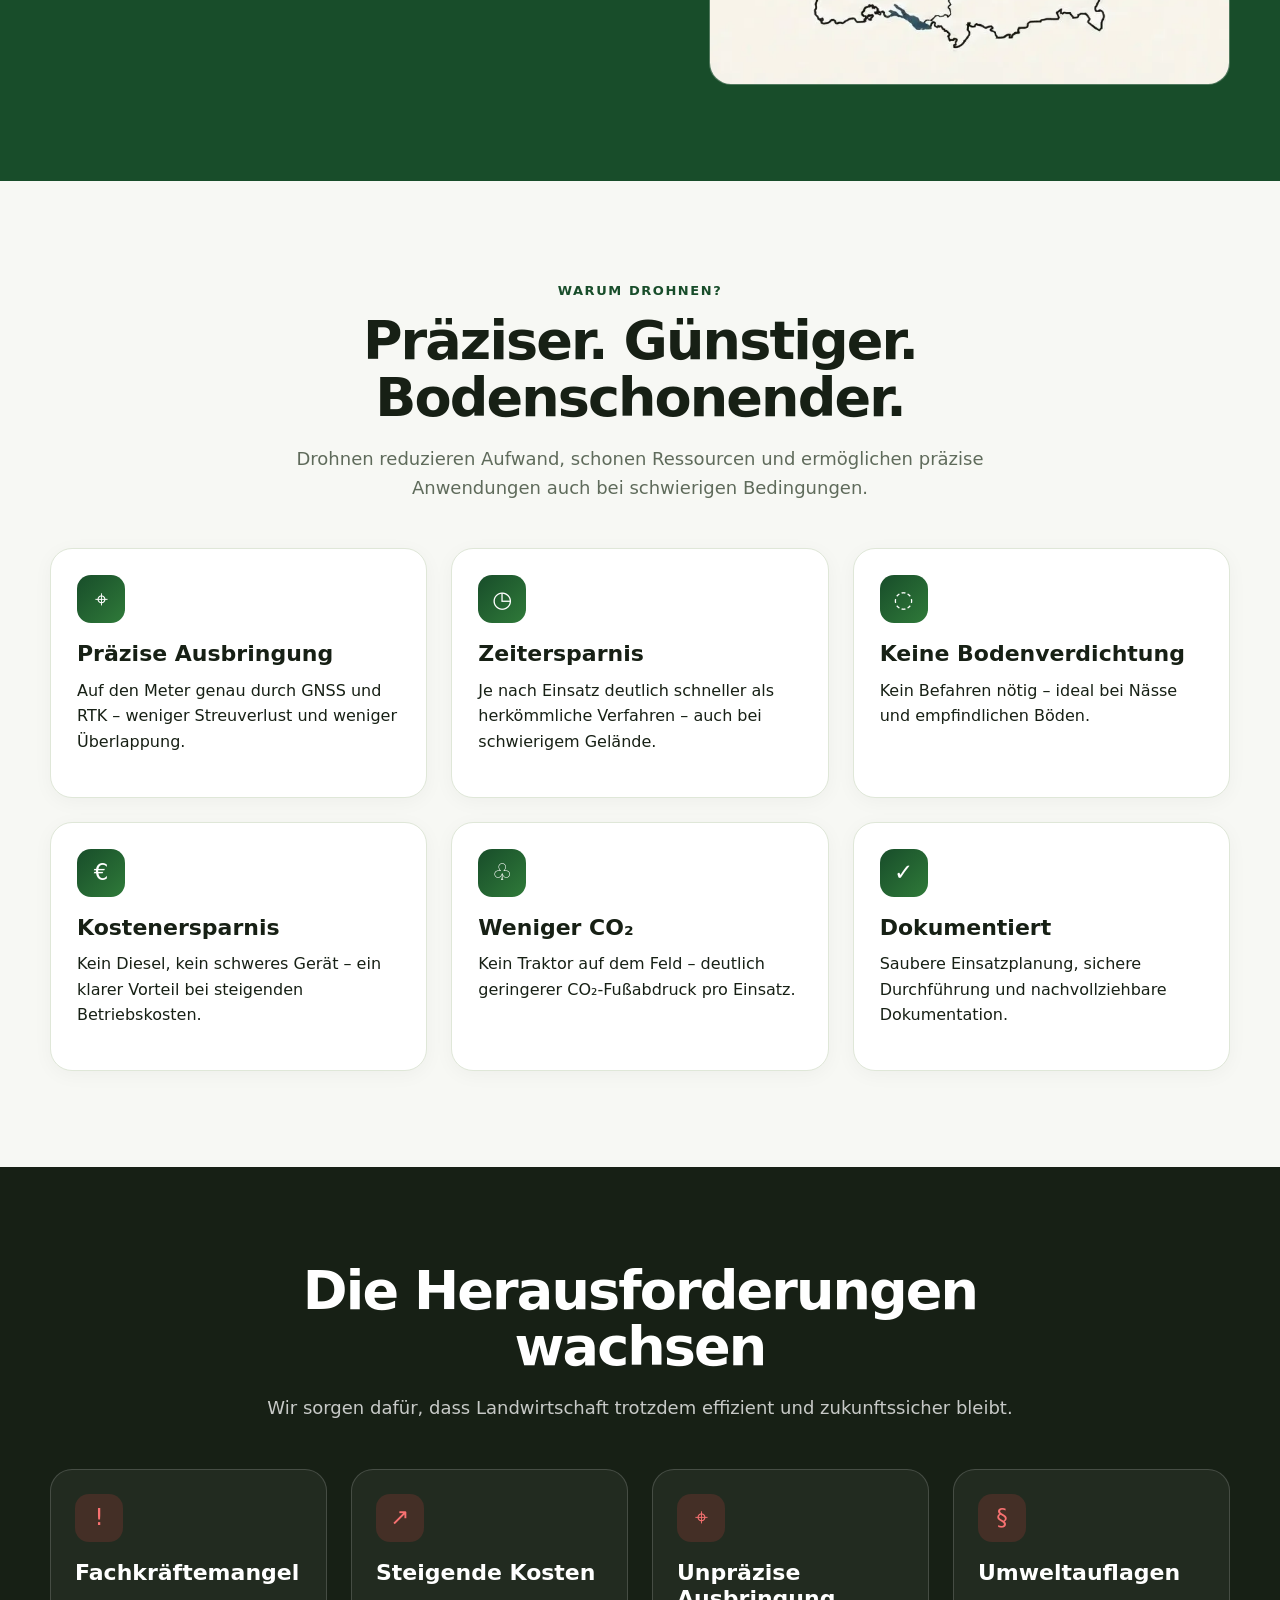
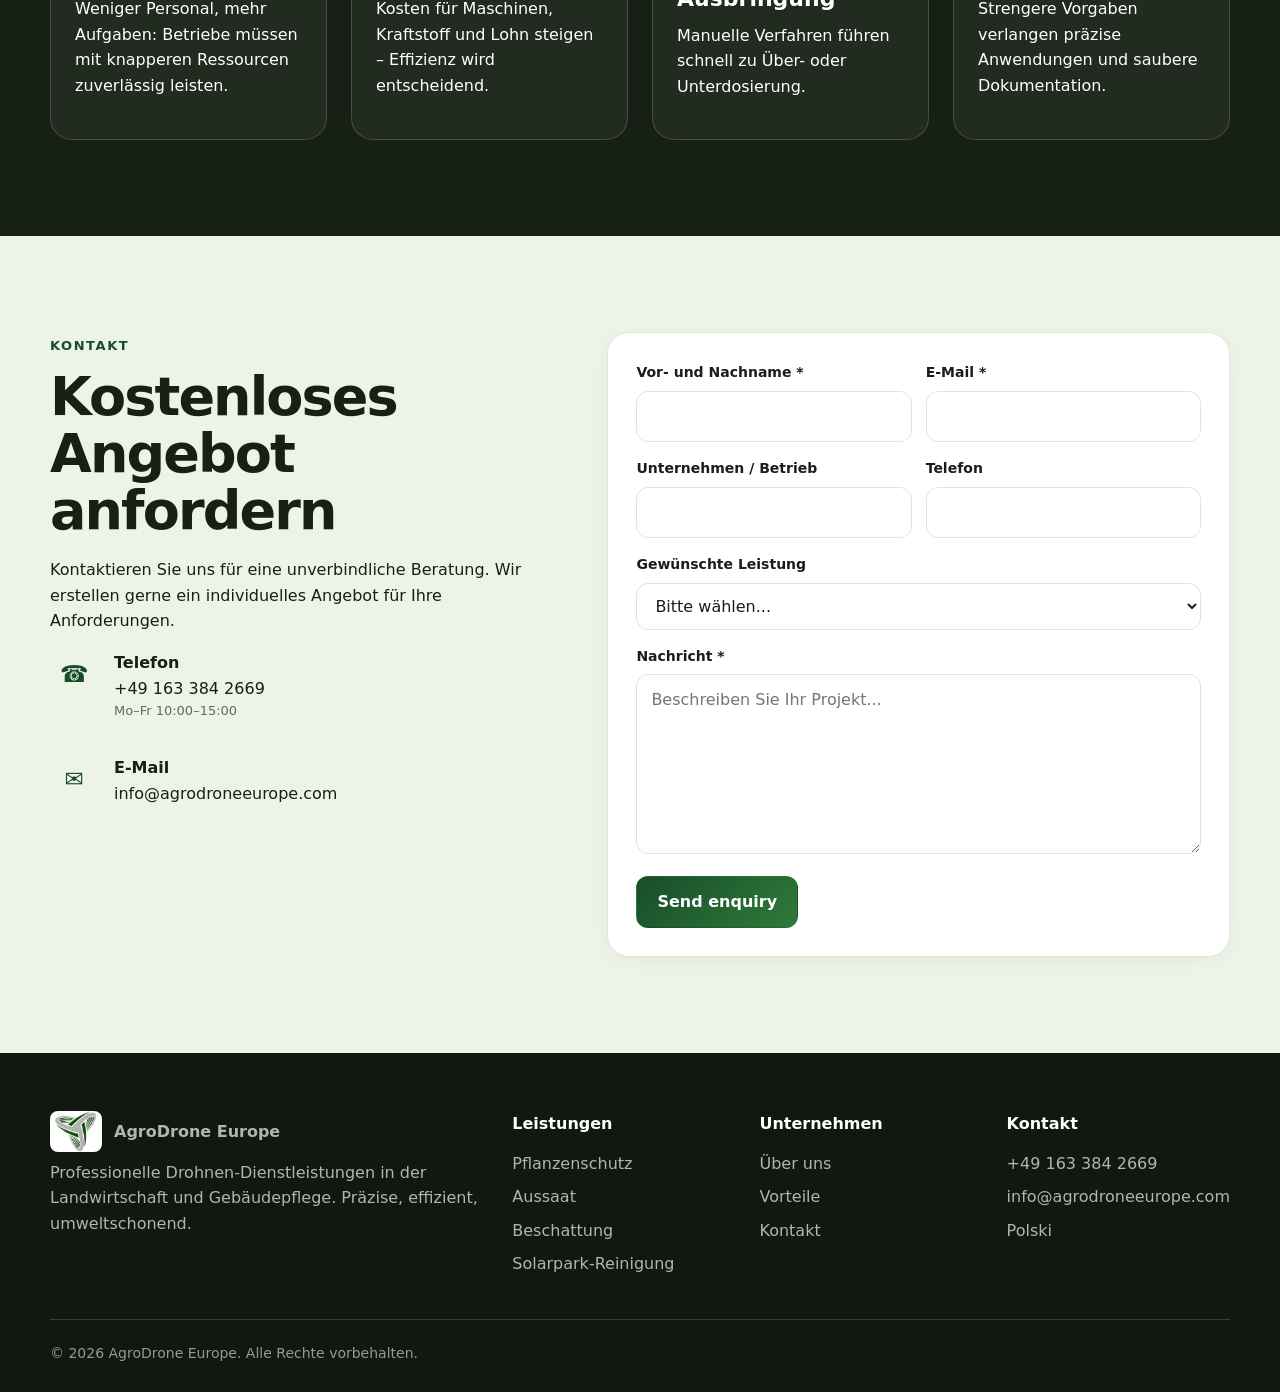
==== commit e5fd8d51: "Minor Fixes Texts / Links / styles" ====
--- a/index.html
+++ b/index.html
@@ -1,342 +1,661 @@
 <!doctype html>
 <html lang="de">
-
-<head>
-  <meta charset="utf-8">
-  <meta name="viewport" content="width=device-width, initial-scale=1">
-  <title>AgroDrone Europe | Präzise Drohnenservices für Landwirtschaft</title>
-  <meta name="description"
-    content="Professionelle Drohnenservices für Pflanzenschutz, Aussaat, Gewächshaus-Beschattung und Solarpark-Reinigung. Präzise, effizient und umweltschonend.">
-  <link rel="canonical" href="https://agrodroneeurope.com/">
-  <link rel="alternate" hreflang="de" href="https://agrodroneeurope.com/">
-  <link rel="alternate" hreflang="pl" href="https://agrodroneeurope.com/pl/">
-  <link rel="alternate" hreflang="x-default" href="https://agrodroneeurope.com/">
-  <meta property="og:title" content="AgroDrone Europe | Präzise Drohnenservices">
-  <meta property="og:description"
-    content="Drohnenlösungen für Landwirtschaft und Gebäudepflege: schneller, sicherer und genauer.">
-  <meta property="og:type" content="website">
-  <meta property="og:image" content="/assets/hero-drone.webp">
-  <link rel="icon" href="/favicon.ico">
-  <link rel="apple-touch-icon" href="/apple-touch-icon.png">
-  <link rel="preload" href="/assets/logo.webp" as="image">
-  <link rel="stylesheet" href="/style.css">
-  <script
-    type="application/ld+json">{"@context":"https://schema.org","@type":"LocalBusiness","name":"AgroDrone Europe","url":"https://agrodroneeurope.com/","email":"info@agrodroneeurope.com","telephone":"+49 163 384 2669","description":"Professionelle Drohnen-Dienstleistungen in der Landwirtschaft und Gebäudepflege."}</script>
-</head>
-
-<body>
-  <header class="site-header">
-    <div class="container header-inner">
-      <a class="logo" href="/" aria-label="AgroDrone Europe Startseite"><img src="/assets/logo.webp"
-          alt="AgroDrone Europe" width="48" height="48"><span>AgroDrone Europe</span></a>
-      <nav class="desktop-nav" aria-label="Hauptnavigation"><a href="#services">Leistungen</a><a href="#about">Über
-          uns</a><a href="#benefits">Vorteile</a><a href="#contact">Kontakt</a><span class="lang"><span
-            class="active">DE</span><a href="/pl/">PL</a></span></nav>
-      <div class="header-actions"><a class="phone" href="tel:+491633842669">+49 163 384 2669</a><a
-          class="btn btn-primary" href="#contact">Angebot anfordern</a></div>
-      <button class="menu-toggle" type="button" data-menu-toggle aria-expanded="false" aria-controls="mobile-nav">☰<span
-          class="sr-only">Menü</span></button>
-    </div>
-    <nav id="mobile-nav" class="container mobile-nav" data-mobile-nav aria-label="Mobile Navigation"><a
-        href="#services">Leistungen</a><a href="#about">Über uns</a><a href="#benefits">Vorteile</a><a
-        href="#contact">Kontakt</a><a href="/pl/">Polski</a></nav>
-  </header>
-
-  <main>
-    <section class="hero">
-      <div class="hero-media"><video src="/assets/hero-de.mp4" poster="/assets/hero-drone.webp" autoplay muted loop
-          playsinline preload="metadata"></video></div>
-      <div class="hero-overlay"></div>
-      <div class="container hero-content"><span class="eyebrow">Drohnenservices für Landwirtschaft</span>
-        <h1>Präzise &amp; effiziente <span>Drohnenservices</span></h1>
-        <p class="lead">Modernste Drohnentechnologie für Landwirtschaft und Gebäudepflege. Umweltschonend, präzise und
-          kostensparend.</p>
-        <div class="hero-buttons"><a class="btn btn-primary" href="#contact">Kostenloses Angebot</a><a
-            class="btn btn-ghost" href="#services">Unsere Leistungen</a></div>
-        <div class="stats">
-          <div class="stat"><strong>100L</strong><span>Tankkapazität</span></div>
-          <div class="stat"><strong>5ha</strong><span>Pro Stunde</span></div>
-          <div class="stat"><strong>RTK</strong><span>GPS-Präzision</span></div>
-        </div>
+  <head>
+    <meta charset="utf-8" />
+    <meta name="viewport" content="width=device-width, initial-scale=1" />
+    <title>AgroDrone Europe | Präzise Drohnenservices für Landwirtschaft</title>
+    <meta
+      name="description"
+      content="Professionelle Drohnenservices für Pflanzenschutz, Aussaat, Gewächshaus-Beschattung und Solarpark-Reinigung. Präzise, effizient und umweltschonend."
+    />
+    <link rel="canonical" href="https://agrodroneeurope.com/" />
+    <link rel="alternate" hreflang="de" href="https://agrodroneeurope.com/" />
+    <link
+      rel="alternate"
+      hreflang="pl"
+      href="https://agrodroneeurope.com/pl/"
+    />
+    <link
+      rel="alternate"
+      hreflang="x-default"
+      href="https://agrodroneeurope.com/"
+    />
+    <meta
+      property="og:title"
+      content="AgroDrone Europe | Präzise Drohnenservices"
+    />
+    <meta
+      property="og:description"
+      content="Drohnenlösungen für Landwirtschaft und Gebäudepflege: schneller, sicherer und genauer."
+    />
+    <meta property="og:type" content="website" />
+    <meta property="og:image" content="/assets/hero-drone.webp" />
+    <link rel="icon" href="/favicon.ico" />
+    <link rel="apple-touch-icon" href="/apple-touch-icon.png" />
+    <link rel="preload" href="/assets/logo.webp" as="image" />
+    <link rel="stylesheet" href="/style.css" />
+    <script type="application/ld+json">
+      {
+        "@context": "https://schema.org",
+        "@type": "LocalBusiness",
+        "name": "AgroDrone Europe",
+        "url": "https://agrodroneeurope.com/",
+        "email": "info@agrodroneeurope.com",
+        "telephone": "+49 163 384 2669",
+        "description": "Professionelle Drohnen-Dienstleistungen in der Landwirtschaft und Gebäudepflege."
+      }
+    </script>
+  </head>
+
+  <body>
+    <header class="site-header">
+      <div class="container header-inner">
+        <a class="logo" href="/" aria-label="AgroDrone Europe Startseite">
+          <!-- <img src="/assets/logo.webp" alt="AgroDrone Europe" width="48" height="48"> -->
+          <svg
+            class="logo-mark"
+            viewBox="0 0 219 210"
+            xmlns="http://www.w3.org/2000/svg"
+            role="img"
+            aria-label="AgroDrone Europe logo"
+          >
+            <g clip-path="url(#clip0_728_2179)">
+              <path
+                d="M149.416 209.721C141.024 208.187 132.271 202.927 122.851 193.725C118.796 189.785 116.043 186.749 112.772 182.601C106.395 174.581 99.7283 164.398 93.2498 152.897C90.2614 147.591 82.9358 133.261 82.8417 132.517C82.7475 131.889 83.4142 131.797 84.6691 132.264C85.5947 132.609 85.7593 132.824 86.5672 134.442C90.387 142.209 98.5911 156.654 104.238 165.441C111.948 177.494 121.149 187.953 128.741 193.312C131.659 195.351 135.526 197.415 138.083 198.273C140.169 198.971 140.671 199.039 143.134 199.063C145.745 199.063 145.934 199.039 147.447 198.295C150.318 196.932 152.71 193.634 153.73 189.739C154.326 187.538 154.303 178.514 153.706 174.366C151.879 161.546 146.969 145.107 139.384 126.491C135.565 117.075 134.827 115.457 134.263 115.243C134.004 115.128 130.678 114.66 126.89 114.2C82.2063 108.725 45.6091 99.9846 24.6673 89.8102C13.1847 84.2207 4.74523 77.3353 1.52161 70.9868C0.290205 68.5486 0 67.3218 0 64.5845C0 61.7091 0.282361 60.4824 1.46671 58.0903C4.00796 53.0604 8.463 49.3265 16.5966 45.4544C25.985 40.9537 37.2324 38.2931 52.2918 36.9436C56.2525 36.5986 59.5469 36.5295 75.1787 36.5295C92.1595 36.5527 93.8693 36.5756 99.3676 37.0664C106.889 37.7181 107.548 37.8101 107.548 38.132C107.548 38.2931 107.078 38.7839 106.505 39.2669L105.438 40.1256L100.152 39.6119C95.2656 39.1212 93.6969 39.0751 79.6808 39.0982C65.8529 39.0982 64.0255 39.1441 59.0448 39.6119C56.0565 39.8879 52.7388 40.2406 51.6956 40.3786C47.9465 40.8387 38.9345 42.4871 37.107 43.0469C33.5461 44.0895 32.6989 44.3657 32.4794 44.5573C32.3617 44.6723 32.1264 44.7644 31.9775 44.7644C31.8126 44.7644 30.9813 45.0864 30.1499 45.4622C29.295 45.8531 28.4871 46.1598 28.3459 46.1598C27.7734 46.1598 23.5301 48.3834 22.0164 49.4722C21.1143 50.1239 19.5222 51.4886 18.4555 52.5314C16.9338 54.0189 16.4397 54.6628 16.0162 55.7516C14.973 58.5119 15.1612 61.1802 16.6593 63.8637C17.6084 65.6041 20.7613 68.7095 23.2085 70.312C34.9266 77.964 62.9352 85.4551 92.6067 88.8133L96.7558 89.304L97.6342 88.3073C98.1049 87.7477 100.458 84.926 102.826 81.974C111.297 71.5619 122.961 57.9291 129.204 51.1358C137.98 41.6283 148.773 31.1471 156.334 24.7756C167.126 15.6897 173.911 11.0739 182.609 6.85689C191.362 2.61684 195.817 1.4054 202.932 1.4054C205.23 1.4054 206.014 1.49741 207.56 1.98813C213.276 3.77462 216.665 7.94566 218.376 15.2987C218.822 17.2462 218.901 18.1969 218.901 23.0888C218.877 28.0955 218.829 29.0232 218.235 32.3663C217.003 39.3205 214.697 46.9496 211.567 54.3946C208.413 61.8625 201.911 73.8697 195.912 83.3772C190.429 92.003 180.899 105.636 180.327 105.636C179.95 105.636 179.519 104.823 179.331 103.757C179.213 103.128 179.472 102.645 181.323 100.046C189.339 88.8669 201.245 68.9088 205.511 59.4934C209.12 51.5422 211.277 44.7489 212.39 37.9327C212.893 35.0114 212.814 28.1262 212.296 25.9255C211.371 22.0766 209.166 19.2243 206.249 18.0666C204.54 17.4149 201.151 17.3689 198.163 17.9746C196.03 18.4117 192.9 19.6691 191.426 20.7117C190.923 21.0338 190.24 21.3866 189.88 21.4786C189.528 21.5475 188.696 22.0153 188.052 22.5213C187.385 23.035 186.657 23.5411 186.367 23.6561C186.108 23.7712 185.3 24.3538 184.586 24.952C183.896 25.5575 182.994 26.2017 182.594 26.3856C181.574 26.9224 180.248 27.9421 178.139 29.8667C177.119 30.7945 176.146 31.5612 175.958 31.5612C175.582 31.5612 164.624 41.8354 161.346 45.2628C153.612 53.3747 139.314 70.2354 139.314 71.2091C139.314 71.4391 140.71 74.8971 142.42 78.8841C155.989 110.719 163.887 133.744 168.13 153.978C170.217 163.831 170.978 171.092 170.978 180.638C170.978 187.018 170.907 188.013 170.405 190.72C169.409 196.219 167.581 201.087 165.518 203.823C163.879 205.978 161.581 207.926 159.471 208.945L157.456 209.919L154.373 209.989C152.357 210.035 150.624 209.943 149.393 209.735L149.416 209.721Z"
+                fill="#1E7F2E"
+              />
+              <path
+                d="M138.984 195.067C136.443 194.163 132.2 190.804 126.035 184.793C117.737 176.704 111.117 168.354 103.956 156.968C98.9989 149.063 91.5005 135.247 91.9554 134.825C92.0261 134.756 92.8575 134.871 93.7829 135.101L95.5163 135.492L96.2066 136.834C97.1556 138.666 102.607 147.683 105.383 151.954C111.885 162.06 118.686 170.8 124.615 176.765C131.659 183.789 138.655 188.634 145.628 191.28C147.784 192.116 147.902 192.276 146.93 193.25C145.031 195.175 141.549 195.965 138.984 195.059V195.067Z"
+                fill="#949494"
+              />
+              <path
+                d="M146.145 189.547C140.569 186.443 132.647 180.109 127.619 174.711C119.25 165.74 111.917 155.627 105.226 143.85C103.807 141.319 102.097 138.076 102.097 137.869C102.097 137.616 103.328 137.731 104.732 138.099C105.987 138.444 106.128 138.559 106.748 139.679C108.074 142.086 110.309 145.613 113.125 149.784C124.223 166.246 134.898 176.543 146.875 182.317L150.239 183.942V185.031C150.239 187.093 149.055 190.598 148.365 190.598C148.153 190.598 147.157 190.137 146.137 189.555L146.145 189.547Z"
+                fill="#949494"
+              />
+              <path
+                d="M176.954 186.349C176.884 185.561 176.766 183.451 176.695 181.665C176.366 174.243 175.37 164.881 174.178 158.019C170.24 135.254 160.852 105.781 147.73 75.1117C146.757 72.7961 145.996 70.7796 146.043 70.6339C146.114 70.4959 147.847 68.3874 149.91 65.9492C151.996 63.5109 155.008 59.9455 156.624 58.021C158.263 56.0735 159.73 54.4942 159.895 54.4942C160.201 54.4942 163.503 64.1397 166.35 73.5092C176.57 106.939 181.174 138.498 179.895 166.369C179.448 176.359 178.115 187.185 177.284 187.699C177.189 187.769 177.048 187.163 176.954 186.358V186.349Z"
+                fill="#949494"
+              />
+              <path
+                d="M147.996 180.177C139.816 175.263 130.137 166.077 122.521 156.041C118.56 150.804 112.913 142.27 112.442 140.806C112.231 140.154 112.348 140.131 114.646 140.668L116.38 141.059L117.752 143.052C126.27 155.435 136.396 165.449 146.098 171.061C147.667 171.966 149.134 172.847 149.346 173.009C149.816 173.354 150.153 175.163 150.389 178.828C150.53 180.914 150.506 181.312 150.224 181.312C150.036 181.312 149.016 180.799 147.996 180.177Z"
+                fill="#949494"
+              />
+              <path
+                d="M147.996 169.558C146.263 168.424 141.831 164.713 138.89 161.952C133.839 157.176 128.098 150.474 123.972 144.494C122.74 142.753 122.905 142.615 125.439 143.152L127.219 143.543L130.16 146.955C134.976 152.522 140.239 157.183 145.314 160.38L147.353 161.676L148.208 165.18C149.58 170.885 149.604 170.632 147.996 169.566V169.558Z"
+                fill="#949494"
+              />
+              <path
+                d="M137.682 140.721C122.811 137.708 109.956 134.557 96.175 130.57C83.3432 126.859 67.4291 121.039 55.9698 115.917C48.1422 112.413 38.3223 107.315 30.3535 102.653C22.7376 98.1751 11.0745 90.0171 11.7333 89.6259C11.8745 89.534 14.1962 90.5537 16.9021 91.8955C40.0008 103.351 68.7232 111.417 109.328 117.911C114.426 118.724 121.305 119.72 124.623 120.111C127.941 120.525 130.882 120.947 131.149 121.039C131.502 121.177 132.521 123.447 135.368 130.386C137.408 135.415 139.164 139.87 139.235 140.261C139.4 141.074 139.4 141.074 137.666 140.721H137.682Z"
+                fill="#949494"
+              />
+              <path
+                d="M178.044 96.3887C177.903 96.2278 177.621 95.4611 177.378 94.6712L176.978 93.2374L178.523 90.9679C182.084 85.7311 185.566 79.6969 189.832 71.4239C199.299 53.0835 202.288 43.9977 203.018 31.3159C203.136 29.0463 202.853 23.8939 202.515 22.621C202.304 21.8084 202.822 21.6934 204.437 22.161C205.504 22.4601 206.1 22.8358 207.167 23.8555C209.801 26.4087 210.038 28.2872 208.61 35.3105C205.317 51.5424 196.658 70.1587 183.496 89.3808C178.868 96.128 178.35 96.8028 178.044 96.4041V96.3887Z"
+                fill="#949494"
+              />
+              <path
+                d="M175.15 85.1867C174.844 84.328 174.625 83.4003 174.625 83.1242C174.625 82.8482 175.025 81.9895 175.55 81.2458C177.613 78.2784 182.217 69.8826 184.61 64.7608C189.473 54.3487 192.437 44.8641 193.528 36.292C193.928 33.1636 193.998 27.2291 193.645 25.1897C193.456 24.0089 193.48 23.7789 193.832 23.5182C194.523 23.0274 197.794 22.0077 199.167 21.8696L200.492 21.7316L200.658 22.6365C200.893 23.8632 200.399 30.1503 199.802 33.5087C197.339 47.5324 191.903 61.1956 182.774 76.4C180.758 79.7353 176.084 86.7203 175.848 86.7203C175.731 86.7203 175.425 86.0225 175.134 85.1867H175.15Z"
+                fill="#949494"
+              />
+              <path
+                d="M89.5321 83.331C86.7084 82.9171 73.0452 80.7319 72.1747 80.548C71.7982 80.4789 71.508 80.3409 71.508 80.2488C71.508 79.8347 82.1121 69.0009 89.0849 62.2535C100.277 51.4502 107.799 44.818 117.525 37.2349C138.067 21.1641 156.875 9.83178 175.511 2.27175C182.931 -0.718514 184.052 -0.764518 179.025 2.17976C170.868 6.95651 158.726 15.9273 149.189 24.2081C138.42 33.6006 125.117 46.9035 114.184 59.2632C107.54 66.7772 95.446 81.1767 94.0969 83.1931C93.6969 83.7988 92.9832 83.8218 89.54 83.331H89.5321Z"
+                fill="#949494"
+              />
+              <path
+                d="M172.664 75.9858C172.475 75.5487 172.217 74.7359 172.044 74.1302C171.785 73.0875 171.809 73.0185 172.899 71.025C175.362 66.4783 179.252 57.0704 181.056 51.2508C183.142 44.5036 183.927 39.9338 184.068 33.9992C184.138 31.308 184.256 29.4985 184.421 29.3146C184.821 28.8545 190.657 25.0515 190.994 25.0515C191.393 25.0515 191.371 27.9497 190.923 31.6608C189.691 41.8354 185.825 53.735 179.777 65.7421C177.644 70.0051 173.636 76.7525 173.228 76.7525C173.111 76.7525 172.852 76.4075 172.656 75.9858H172.664Z"
+                fill="#949494"
+              />
+              <path
+                d="M45.0598 75.7099C41.4989 74.6441 40.1264 74.1304 40.1029 73.8542C40.0792 73.5092 44.0873 71.9988 48.8559 70.5879C53.6012 69.2002 58.817 67.9887 63.9388 67.13C68.1114 66.4322 77.602 65.4584 77.8372 65.7192C77.9313 65.8112 77.2646 66.601 76.3706 67.4598C74.7078 69.0391 74.7076 69.0391 73.0527 69.2002C66.9349 69.7828 57.021 72.5815 51.2089 75.3648C49.907 76.0165 48.5501 76.5225 48.2443 76.5225C47.9382 76.4995 46.4873 76.1545 45.0677 75.7099H45.0598Z"
+                fill="#949494"
+              />
+              <path
+                d="M35.2164 72.2518C34.5027 71.9758 32.8006 71.163 31.4438 70.4883C28.5732 69.0545 28.526 69.2155 32.1341 67.5441C37.091 65.2516 45.9382 62.3072 49.4442 61.7935C50.0403 61.7246 51.1542 61.4484 51.9384 61.2109C54.8563 60.306 63.1781 59.0102 68.2762 58.6346C78.7157 57.8909 85.2571 57.7527 85.2571 58.2664C85.2571 58.4276 84.6375 59.1483 83.908 59.8689L82.5355 61.1647L80.0413 61.3027C70.6292 61.8855 59.2407 63.8789 51.7424 66.2176C47.4521 67.5823 42.6363 69.6755 38.7224 71.8992C37.8675 72.4129 37.0127 72.8039 36.8243 72.8039C36.6596 72.7809 35.9224 72.5509 35.2085 72.244L35.2164 72.2518Z"
+                fill="#949494"
+              />
+              <path
+                d="M25.7104 67.2219C24.2437 66.2022 22.6749 64.6918 22.2514 63.9096C21.922 63.3039 21.9455 63.2118 22.3455 62.8438C22.8474 62.3531 27.0907 60.0376 29.036 59.2018C35.891 56.1885 46.2756 53.5202 56.6916 52.0635C65.0604 50.9058 77.7511 50.346 86.8808 50.7217C90.0338 50.8597 92.6926 51.0208 92.7868 51.1129C92.881 51.2047 92.3161 51.9025 91.5319 52.6692L90.1357 54.0801L87.4533 53.965C82.3787 53.735 70.3548 54.356 63.7349 55.1918C48.7933 57.0934 37.1224 60.9193 29.1064 66.5549C28.0162 67.3216 27.0437 67.9426 26.9495 67.9426C26.8555 67.9426 26.2829 67.6206 25.7181 67.2219H25.7104Z"
+                fill="#949494"
+              />
+              <path
+                d="M169.244 64.8527L168.507 62.9282L169.456 60.7738C172.303 54.3714 174.342 46.3284 174.601 40.4629L174.742 37.4496L175.597 36.6598C177.989 34.4134 181.197 31.7681 181.503 31.7681C181.927 31.7681 181.785 33.1559 180.813 37.7947C179.417 44.473 177.542 50.5225 174.93 56.9247C173.291 60.9577 170.593 66.6163 170.256 66.7083C170.114 66.7543 169.659 65.9185 169.236 64.8527H169.244Z"
+                fill="#949494"
+              />
+              <path
+                d="M20.1098 60.3597C19.3021 58.4121 20.251 54.9772 22.1021 53.1754C23.1453 52.1557 25.3728 51.159 30.2358 49.5334C39.7732 46.3132 49.3971 44.5725 63.2014 43.5529C72.2604 42.8782 100.316 43.3688 100.606 44.2045C100.653 44.3427 100.057 44.9714 99.2808 45.5924L97.8612 46.7041L89.8452 46.6582C68.4486 46.4741 51.0441 48.3527 39.3732 52.0866C33.6318 53.9421 27.2316 56.9783 22.8393 59.9687C21.8198 60.6665 20.8942 61.2184 20.753 61.2184C20.6119 61.2184 20.3295 60.8274 20.1098 60.3597Z"
+                fill="#949494"
+              />
+            </g>
+            <defs>
+              <clipPath id="clip0_728_2179">
+                <rect width="219" height="210" fill="white" />
+              </clipPath>
+            </defs>
+          </svg>
+          <span>AgroDrone Europe</span>
+        </a>
+        <nav class="desktop-nav" aria-label="Hauptnavigation">
+          <a href="#services">Leistungen</a><a href="#about">Über uns</a
+          ><a href="#benefits">Vorteile</a><a href="#contact">Kontakt</a
+          ><span class="lang"
+            ><span class="active">DE</span><a href="/pl/">PL</a></span
+          >
+        </nav>
+        <div class="header-actions">
+          <a class="phone" href="tel:+491633842669">+49 163 384 2669</a>
+          <a class="btn btn-primary" href="#contact">Angebot anfordern</a>
+        </div>
+        <button
+          class="menu-toggle"
+          type="button"
+          data-menu-toggle
+          aria-expanded="false"
+          aria-controls="mobile-nav"
+        >
+          ☰<span class="sr-only">Menü</span>
+        </button>
       </div>
-    </section>
-
-    <section id="services" class="section section-muted">
+      <nav
+        id="mobile-nav"
+        class="container mobile-nav"
+        data-mobile-nav
+        aria-label="Mobile Navigation"
+      >
+        <a href="#services">Leistungen</a><a href="#about">Über uns</a
+        ><a href="#benefits">Vorteile</a><a href="#contact">Kontakt</a
+        ><a href="/pl/">Polski</a>
+      </nav>
+    </header>
+
+    <main>
+      <section class="hero">
+        <div class="hero-media">
+          <video
+            src="/assets/hero-de.mp4"
+            poster="/assets/hero-drone.webp"
+            autoplay
+            muted
+            loop
+            playsinline
+            preload="metadata"
+          ></video>
+        </div>
+        <div class="hero-overlay"></div>
+        <div class="container hero-content">
+          <span class="eyebrow">Drohnenservices für Landwirtschaft</span>
+          <h1>Präzise &amp; effiziente <span>Drohnenservices</span></h1>
+          <p class="lead">
+            Modernste Drohnentechnologie für Landwirtschaft und Gebäudepflege.
+            Umweltschonend, präzise und kostensparend.
+          </p>
+          <div class="hero-buttons">
+            <a class="btn btn-primary" href="#contact">Kostenloses Angebot</a
+            ><a class="btn btn-ghost" href="#services">Unsere Leistungen</a>
+          </div>
+          <div class="stats">
+            <div class="stat">
+              <strong>100L</strong><span>Tankkapazität</span>
+            </div>
+            <div class="stat"><strong>5ha</strong><span>Pro Stunde</span></div>
+            <div class="stat">
+              <strong>RTK</strong><span>GPS-Präzision</span>
+            </div>
+          </div>
+        </div>
+      </section>
+
+      <section id="services" class="section section-muted">
+        <div class="container">
+          <div class="section-head">
+            <span class="eyebrow">Unsere Leistungen</span>
+            <h2>Drohnenlösungen, die sich rechnen</h2>
+            <p>
+              Für Landwirtschaft und Gebäudepflege: schneller, sicherer, genauer
+              – dank moderner Drohnentechnologie und maßgeschneiderter Services.
+            </p>
+          </div>
+          <div class="grid grid-2">
+            <article class="card service-card">
+              <div class="service-media">
+                <img
+                  src="/assets/service-pflanzenschutz.webp"
+                  alt="Drohne beim Pflanzenschutz"
+                  loading="lazy"
+                />
+                <h3>Pflanzenschutz</h3>
+              </div>
+              <div class="card-body">
+                <p>
+                  Punktgenau. Effizient. Ressourcenschonend. Spot-Spraying per
+                  Drohne für gezielte Unkrautbekämpfung.
+                </p>
+                <div class="tags">
+                  <span class="tag">Spot-Spraying</span
+                  ><span class="tag">Geringer Chemikalieneinsatz</span
+                  ><span class="tag">Umweltschonend</span>
+                </div>
+              </div>
+            </article>
+            <article class="card service-card">
+              <div class="service-media">
+                <img
+                  src="/assets/service-aussaat.png"
+                  alt="Drohne für Aussaat und Ausbringung"
+                  loading="lazy"
+                />
+                <h3>Aussaat und Ausbringung</h3>
+              </div>
+              <div class="card-body">
+                <p>
+                  Präzise Ausbringung von Saatgut, Nützlingen und Granulaten –
+                  punktgenau und effizient per Drohne.
+                </p>
+                <div class="tags">
+                  <span class="tag">Düngerausbringung</span
+                  ><span class="tag">Saatgut</span
+                  ><span class="tag">Granulate</span>
+                </div>
+              </div>
+            </article>
+            <article class="card service-card">
+              <div class="service-media">
+                <img
+                  src="/assets/service-gewaechshaus.jpg"
+                  alt="Gewächshaus-Beschattung"
+                  loading="lazy"
+                />
+                <h3>Gewächshaus-Beschattung</h3>
+              </div>
+              <div class="card-body">
+                <p>
+                  Drohnenbasiertes Aufbringen von Schattierfarbe auf
+                  Gewächshäuser – ohne Betreten des Dachs, gleichmäßig und
+                  schnell.
+                </p>
+                <div class="tags">
+                  <span class="tag">Ohne Dachbetreten</span
+                  ><span class="tag">Gleichmäßig</span
+                  ><span class="tag">Lumiforte-Partner</span>
+                </div>
+              </div>
+            </article>
+            <article class="card service-card">
+              <div class="service-media">
+                <img
+                  src="/assets/service-dach-roof.jpg"
+                  alt="Solarpark-Reinigung"
+                  loading="lazy"
+                />
+                <h3>Solarpark-Reinigung</h3>
+              </div>
+              <div class="card-body">
+                <p>
+                  Drohnenbasierte Reinigung von Solarmodulen – schnell,
+                  kontaktlos und mit biozertifiziertem Reinigungsmittel.
+                </p>
+                <div class="tags">
+                  <span class="tag">Kontaktlos</span
+                  ><span class="tag">ECOCERT-zertifiziert</span
+                  ><span class="tag">Ab 500 kWp</span>
+                </div>
+              </div>
+            </article>
+          </div>
+        </div>
+      </section>
+
+      <section id="about" class="section section-primary">
+        <div class="container about-grid">
+          <div>
+            <span class="eyebrow">Über uns</span>
+            <h2>
+              Ihr Partner für moderne Landwirtschaft und smarte Gebäudepflege
+            </h2>
+            <p>
+              AgroDrone Europe ist Ihr zuverlässiger Partner für professionelle
+              Drohneneinsätze – von präzisem Pflanzenschutz und Ausbringung bis
+              zu Monitoring und Dokumentation. Unsere eigene Flotte umfasst 6
+              Agrar-Drohnen der DJI AGRAS Serie (T50 und T100).
+            </p>
+            <p>
+              Ob Weinlage oder Großbetrieb: Wir machen Drohnentechnologie
+              praktisch nutzbar – mit sauberer Einsatzplanung, sicherer
+              Durchführung und nachvollziehbarer Dokumentation.
+            </p>
+            <div class="check-list">
+              <span>Lizenzierte UAV-Piloten</span
+              ><span>Eigene AGRAS-Flotte</span><span>RTK-gestützte Planung</span
+              ><span>Vollversichert & zertifiziert</span
+              ><span>Deutschlandweiter Service</span
+              ><span>Persönliche Beratung</span>
+            </div>
+          </div>
+          <div>
+            <div class="stats-card grid grid-2">
+              <div><strong>6</strong><span>Eigene AGRAS-Drohnen</span></div>
+              <div><strong>500+</strong><span>Erfolgreiche Einsätze</span></div>
+              <div>
+                <strong>50 ha</strong><span>Bearbeitete Fläche/Tag</span>
+              </div>
+              <div><strong>1 WT</strong><span>Reaktionszeit</span></div>
+            </div>
+            <div class="map-card">
+              <img
+                src="/assets/germany-map.webp"
+                alt="Einsatzgebiet Deutschland"
+                loading="lazy"
+              />
+            </div>
+          </div>
+        </div>
+      </section>
+
+      <section id="benefits" class="section">
+        <div class="container">
+          <div class="section-head">
+            <span class="eyebrow">Warum Drohnen?</span>
+            <h2>Präziser. Günstiger. Bodenschonender.</h2>
+            <p>
+              Drohnen reduzieren Aufwand, schonen Ressourcen und ermöglichen
+              präzise Anwendungen auch bei schwierigen Bedingungen.
+            </p>
+          </div>
+          <div class="grid grid-3">
+            <article class="card benefit">
+              <div class="icon">⌖</div>
+              <h3>Präzise Ausbringung</h3>
+              <p>
+                Auf den Meter genau durch GNSS und RTK – weniger Streuverlust
+                und weniger Überlappung.
+              </p>
+            </article>
+            <article class="card benefit">
+              <div class="icon">◷</div>
+              <h3>Zeitersparnis</h3>
+              <p>
+                Je nach Einsatz deutlich schneller als herkömmliche Verfahren –
+                auch bei schwierigem Gelände.
+              </p>
+            </article>
+            <article class="card benefit">
+              <div class="icon">◌</div>
+              <h3>Keine Bodenverdichtung</h3>
+              <p>
+                Kein Befahren nötig – ideal bei Nässe und empfindlichen Böden.
+              </p>
+            </article>
+            <article class="card benefit">
+              <div class="icon">€</div>
+              <h3>Kostenersparnis</h3>
+              <p>
+                Kein Diesel, kein schweres Gerät – ein klarer Vorteil bei
+                steigenden Betriebskosten.
+              </p>
+            </article>
+            <article class="card benefit">
+              <div class="icon">♧</div>
+              <h3>Weniger CO₂</h3>
+              <p>
+                Kein Traktor auf dem Feld – deutlich geringerer CO₂-Fußabdruck
+                pro Einsatz.
+              </p>
+            </article>
+            <article class="card benefit">
+              <div class="icon">✓</div>
+              <h3>Dokumentiert</h3>
+              <p>
+                Saubere Einsatzplanung, sichere Durchführung und
+                nachvollziehbare Dokumentation.
+              </p>
+            </article>
+          </div>
+        </div>
+      </section>
+
+      <section class="section section-dark">
+        <div class="container">
+          <div class="section-head">
+            <h2>Die Herausforderungen wachsen</h2>
+            <p>
+              Wir sorgen dafür, dass Landwirtschaft trotzdem effizient und
+              zukunftssicher bleibt.
+            </p>
+          </div>
+          <div class="grid grid-4">
+            <article class="problem">
+              <div class="icon">!</div>
+              <h3>Fachkräftemangel</h3>
+              <p>
+                Weniger Personal, mehr Aufgaben: Betriebe müssen mit knapperen
+                Ressourcen zuverlässig leisten.
+              </p>
+            </article>
+            <article class="problem">
+              <div class="icon">↗</div>
+              <h3>Steigende Kosten</h3>
+              <p>
+                Kosten für Maschinen, Kraftstoff und Lohn steigen – Effizienz
+                wird entscheidend.
+              </p>
+            </article>
+            <article class="problem">
+              <div class="icon">⌖</div>
+              <h3>Unpräzise Ausbringung</h3>
+              <p>
+                Manuelle Verfahren führen schnell zu Über- oder Unterdosierung.
+              </p>
+            </article>
+            <article class="problem">
+              <div class="icon">§</div>
+              <h3>Umweltauflagen</h3>
+              <p>
+                Strengere Vorgaben verlangen präzise Anwendungen und saubere
+                Dokumentation.
+              </p>
+            </article>
+          </div>
+        </div>
+      </section>
+
+      <section id="contact" class="section section-muted">
+        <div class="container contact-grid">
+          <div>
+            <span class="eyebrow">Kontakt</span>
+            <h2>Kostenloses Angebot anfordern</h2>
+            <p>
+              Kontaktieren Sie uns für eine unverbindliche Beratung. Wir
+              erstellen gerne ein individuelles Angebot für Ihre Anforderungen.
+            </p>
+            <div class="contact-item">
+              <div class="icon">☎</div>
+              <div>
+                <strong>Telefon</strong><br /><a href="tel:+491633842669"
+                  >+49 163 384 2669</a
+                >
+                <p class="form-note">Mo–Fr 10:00–15:00</p>
+              </div>
+            </div>
+            <div class="contact-item">
+              <div class="icon">✉</div>
+              <div>
+                <strong>E-Mail</strong><br /><a
+                  href="mailto:info@agrodroneeurope.com"
+                  >info@agrodroneeurope.com</a
+                >
+              </div>
+            </div>
+          </div>
+
+          <!-- DE Form -->
+          <form
+            class="card form"
+            action="https://api.web3forms.com/submit"
+            method="POST"
+            accept-charset="UTF-8"
+            novalidate
+          >
+            <!-- Web3Forms -->
+            <input
+              type="hidden"
+              name="access_key"
+              value="ddb00c8e-1299-4a46-ac0a-734381de3fe3"
+            />
+            <input
+              type="hidden"
+              name="subject"
+              value="New enquiry from AgroDrone Europe (DE)"
+            />
+            <input
+              type="hidden"
+              name="from_name"
+              value="AgroDrone Europe Website"
+            />
+            <input type="hidden" name="form_name" value="German Contact Form" />
+
+            <!-- Honeypot -->
+            <input
+              type="checkbox"
+              name="botcheck"
+              tabindex="-1"
+              autocomplete="off"
+              style="display: none"
+            />
+
+            <div class="form-row">
+              <div class="field">
+                <label for="name">Vor- und Nachname *</label>
+                <input
+                  id="name"
+                  name="Name"
+                  type="text"
+                  autocomplete="name"
+                  required
+                />
+              </div>
+
+              <div class="field">
+                <label for="email">E-Mail *</label>
+                <input
+                  id="email"
+                  name="Email"
+                  type="email"
+                  autocomplete="email"
+                  inputmode="email"
+                  required
+                />
+              </div>
+            </div>
+
+            <div class="form-row">
+              <div class="field">
+                <label for="company">Unternehmen / Betrieb</label>
+                <input
+                  id="company"
+                  name="Company"
+                  type="text"
+                  autocomplete="organization"
+                />
+              </div>
+
+              <div class="field">
+                <label for="phone">Telefon</label>
+                <input
+                  id="phone"
+                  name="Phone"
+                  type="tel"
+                  autocomplete="tel"
+                  inputmode="tel"
+                />
+              </div>
+            </div>
+
+            <div class="field">
+              <label for="service">Gewünschte Leistung</label>
+
+              <select id="service" name="Service">
+                <option value="" selected disabled>Bitte wählen...</option>
+                <option value="pflanzenschutz">Pflanzenschutz</option>
+                <option value="aussaat">Aussaat und Ausbringung</option>
+                <option value="trichogramma">Trichogramma gegen Maiszünsler</option>
+                <option value="solarpark-reinigung">Solarpark-Reinigung</option>
+                <option value="gewaechshaus-beschattung">Gewächshaus-Beschattung</option>
+                <option value="gewaechshaus-reinigung">Gewächshaus-Reinigung</option>
+                <option value="other">Sonstiges</option>
+              </select>
+            </div>
+
+            <div class="field">
+              <label for="message">Nachricht *</label>
+
+              <textarea
+                id="message"
+                name="Message"
+                rows="6"
+                placeholder="Beschreiben Sie Ihr Projekt..."
+                required
+              ></textarea>
+            </div>
+
+            <div class="h-captcha" data-captcha="true" data-lang="de"></div>
+
+            <button class="btn btn-primary" type="submit">Send enquiry</button>
+          </form>
+        </div>
+      </section>
+    </main>
+
+    <footer class="site-footer">
       <div class="container">
-        <div class="section-head"><span class="eyebrow">Unsere Leistungen</span>
-          <h2>Drohnenlösungen, die sich rechnen</h2>
-          <p>Für Landwirtschaft und Gebäudepflege: schneller, sicherer, genauer – dank moderner Drohnentechnologie und
-            maßgeschneiderter Services.</p>
-        </div>
-        <div class="grid grid-2">
-          <article class="card service-card">
-            <div class="service-media"><img src="/assets/service-pflanzenschutz.webp" alt="Drohne beim Pflanzenschutz"
-                loading="lazy">
-              <h3>Pflanzenschutz</h3>
-            </div>
-            <div class="card-body">
-              <p>Punktgenau. Effizient. Ressourcenschonend. Spot-Spraying per Drohne für gezielte Unkrautbekämpfung.</p>
-              <div class="tags"><span class="tag">Spot-Spraying</span><span class="tag">Geringer
-                  Chemikalieneinsatz</span><span class="tag">Umweltschonend</span></div>
-            </div>
-          </article>
-          <article class="card service-card">
-            <div class="service-media"><img src="/assets/service-aussaat.png" alt="Drohne für Aussaat und Ausbringung"
-                loading="lazy">
-              <h3>Aussaat und Ausbringung</h3>
-            </div>
-            <div class="card-body">
-              <p>Präzise Ausbringung von Saatgut, Nützlingen und Granulaten – punktgenau und effizient per Drohne.</p>
-              <div class="tags"><span class="tag">Düngerausbringung</span><span class="tag">Saatgut</span><span
-                  class="tag">Granulate</span></div>
-            </div>
-          </article>
-          <article class="card service-card">
-            <div class="service-media"><img src="/assets/service-gewaechshaus.jpg" alt="Gewächshaus-Beschattung"
-                loading="lazy">
-              <h3>Gewächshaus-Beschattung</h3>
-            </div>
-            <div class="card-body">
-              <p>Drohnenbasiertes Aufbringen von Schattierfarbe auf Gewächshäuser – ohne Betreten des Dachs, gleichmäßig
-                und schnell.</p>
-              <div class="tags"><span class="tag">Ohne Dachbetreten</span><span class="tag">Gleichmäßig</span><span
-                  class="tag">Lumiforte-Partner</span></div>
-            </div>
-          </article>
-          <article class="card service-card">
-            <div class="service-media"><img src="/assets/service-dach-roof.jpg" alt="Solarpark-Reinigung"
-                loading="lazy">
-              <h3>Solarpark-Reinigung</h3>
-            </div>
-            <div class="card-body">
-              <p>Drohnenbasierte Reinigung von Solarmodulen – schnell, kontaktlos und mit biozertifiziertem
-                Reinigungsmittel.</p>
-              <div class="tags"><span class="tag">Kontaktlos</span><span class="tag">ECOCERT-zertifiziert</span><span
-                  class="tag">Ab 500 kWp</span></div>
-            </div>
-          </article>
+        <div class="footer-grid">
+          <div>
+            <a class="logo" href="/"
+              ><img
+                src="/assets/logo.webp"
+                alt="AgroDrone Europe"
+                width="48"
+                height="48"
+              /><span>AgroDrone Europe</span></a
+            >
+            <p>
+              Professionelle Drohnen-Dienstleistungen in der Landwirtschaft und
+              Gebäudepflege. Präzise, effizient, umweltschonend.
+            </p>
+          </div>
+          <div>
+            <h4>Leistungen</h4>
+            <ul>
+              <li><a href="#services">Pflanzenschutz</a></li>
+              <li><a href="#services">Aussaat</a></li>
+              <li><a href="#services">Beschattung</a></li>
+              <li><a href="#services">Solarpark-Reinigung</a></li>
+            </ul>
+          </div>
+          <div>
+            <h4>Unternehmen</h4>
+            <ul>
+              <li><a href="#about">Über uns</a></li>
+              <li><a href="#benefits">Vorteile</a></li>
+              <li><a href="#contact">Kontakt</a></li>
+            </ul>
+          </div>
+          <div>
+            <h4>Kontakt</h4>
+            <ul>
+              <li><a href="tel:+491633842669">+49 163 384 2669</a></li>
+              <li>
+                <a href="mailto:info@agrodroneeurope.com"
+                  >info@agrodroneeurope.com</a
+                >
+              </li>
+              <li><a href="/pl/">Polski</a></li>
+            </ul>
+          </div>
+        </div>
+        <div class="footer-bottom">
+          © 2026 AgroDrone Europe. Alle Rechte vorbehalten.
         </div>
       </div>
-    </section>
-
-    <section id="about" class="section section-primary">
-      <div class="container about-grid">
-        <div><span class="eyebrow">Über uns</span>
-          <h2>Ihr Partner für moderne Landwirtschaft und smarte Gebäudepflege</h2>
-          <p>AgroDrone Europe ist Ihr zuverlässiger Partner für professionelle Drohneneinsätze – von präzisem
-            Pflanzenschutz und Ausbringung bis zu Monitoring und Dokumentation. Unsere eigene Flotte umfasst 6
-            Agrar-Drohnen der DJI AGRAS Serie (T50 und T100).</p>
-          <p>Ob Weinlage oder Großbetrieb: Wir machen Drohnentechnologie praktisch nutzbar – mit sauberer
-            Einsatzplanung, sicherer Durchführung und nachvollziehbarer Dokumentation.</p>
-          <div class="check-list"><span>Lizenzierte UAV-Piloten</span><span>Eigene
-              AGRAS-Flotte</span><span>RTK-gestützte Planung</span><span>Vollversichert &
-              zertifiziert</span><span>Deutschlandweiter Service</span><span>Persönliche Beratung</span></div>
-        </div>
-        <div>
-          <div class="stats-card grid grid-2">
-            <div><strong>6</strong><span>Eigene AGRAS-Drohnen</span></div>
-            <div><strong>500+</strong><span>Erfolgreiche Einsätze</span></div>
-            <div><strong>50 ha</strong><span>Bearbeitete Fläche/Tag</span></div>
-            <div><strong>1 WT</strong><span>Reaktionszeit</span></div>
-          </div>
-          <div class="map-card"><img src="/assets/germany-map.webp" alt="Einsatzgebiet Deutschland" loading="lazy">
-          </div>
-        </div>
-      </div>
-    </section>
-
-    <section id="benefits" class="section">
-      <div class="container">
-        <div class="section-head"><span class="eyebrow">Warum Drohnen?</span>
-          <h2>Präziser. Günstiger. Bodenschonender.</h2>
-          <p>Drohnen reduzieren Aufwand, schonen Ressourcen und ermöglichen präzise Anwendungen auch bei schwierigen
-            Bedingungen.</p>
-        </div>
-        <div class="grid grid-3">
-          <article class="card benefit">
-            <div class="icon">⌖</div>
-            <h3>Präzise Ausbringung</h3>
-            <p>Auf den Meter genau durch GNSS und RTK – weniger Streuverlust und weniger Überlappung.</p>
-          </article>
-          <article class="card benefit">
-            <div class="icon">◷</div>
-            <h3>Zeitersparnis</h3>
-            <p>Je nach Einsatz deutlich schneller als herkömmliche Verfahren – auch bei schwierigem Gelände.</p>
-          </article>
-          <article class="card benefit">
-            <div class="icon">◌</div>
-            <h3>Keine Bodenverdichtung</h3>
-            <p>Kein Befahren nötig – ideal bei Nässe und empfindlichen Böden.</p>
-          </article>
-          <article class="card benefit">
-            <div class="icon">€</div>
-            <h3>Kostenersparnis</h3>
-            <p>Kein Diesel, kein schweres Gerät – ein klarer Vorteil bei steigenden Betriebskosten.</p>
-          </article>
-          <article class="card benefit">
-            <div class="icon">♧</div>
-            <h3>Weniger CO₂</h3>
-            <p>Kein Traktor auf dem Feld – deutlich geringerer CO₂-Fußabdruck pro Einsatz.</p>
-          </article>
-          <article class="card benefit">
-            <div class="icon">✓</div>
-            <h3>Dokumentiert</h3>
-            <p>Saubere Einsatzplanung, sichere Durchführung und nachvollziehbare Dokumentation.</p>
-          </article>
-        </div>
-      </div>
-    </section>
-
-    <section class="section section-dark">
-      <div class="container">
-        <div class="section-head">
-          <h2>Die Herausforderungen wachsen</h2>
-          <p>Wir sorgen dafür, dass Landwirtschaft trotzdem effizient und zukunftssicher bleibt.</p>
-        </div>
-        <div class="grid grid-4">
-          <article class="problem">
-            <div class="icon">!</div>
-            <h3>Fachkräftemangel</h3>
-            <p>Weniger Personal, mehr Aufgaben: Betriebe müssen mit knapperen Ressourcen zuverlässig leisten.</p>
-          </article>
-          <article class="problem">
-            <div class="icon">↗</div>
-            <h3>Steigende Kosten</h3>
-            <p>Kosten für Maschinen, Kraftstoff und Lohn steigen – Effizienz wird entscheidend.</p>
-          </article>
-          <article class="problem">
-            <div class="icon">⌖</div>
-            <h3>Unpräzise Ausbringung</h3>
-            <p>Manuelle Verfahren führen schnell zu Über- oder Unterdosierung.</p>
-          </article>
-          <article class="problem">
-            <div class="icon">§</div>
-            <h3>Umweltauflagen</h3>
-            <p>Strengere Vorgaben verlangen präzise Anwendungen und saubere Dokumentation.</p>
-          </article>
-        </div>
-      </div>
-    </section>
-
-    <section id="contact" class="section section-muted">
-      <div class="container contact-grid">
-        <div><span class="eyebrow">Kontakt</span>
-          <h2>Kostenloses Angebot anfordern</h2>
-          <p>Kontaktieren Sie uns für eine unverbindliche Beratung. Wir erstellen gerne ein individuelles Angebot für
-            Ihre Anforderungen.</p>
-          <div class="contact-item">
-            <div class="icon">☎</div>
-            <div><strong>Telefon</strong><br><a href="tel:+491633842669">+49 163 384 2669</a>
-              <p class="form-note">Mo–Fr 10:00–15:00</p>
-            </div>
-          </div>
-          <div class="contact-item">
-            <div class="icon">✉</div>
-            <div><strong>E-Mail</strong><br><a href="mailto:info@agrodroneeurope.com">info@agrodroneeurope.com</a></div>
-          </div>
-        </div>
-
-        <!-- DE Form -->
-        <form class="card form" action="https://api.web3forms.com/submit" method="POST" accept-charset="UTF-8" novalidate>
-          <!-- Web3Forms -->
-          <input type="hidden" name="access_key" value="ddb00c8e-1299-4a46-ac0a-734381de3fe3">
-          <input type="hidden" name="subject" value="New enquiry from AgroDrone Europe (DE)">
-          <input type="hidden" name="from_name" value="AgroDrone Europe Website">
-          <input type="hidden" name="form_name" value="German Contact Form">
-        
-          <!-- Honeypot -->
-          <input type="checkbox" name="botcheck" tabindex="-1" autocomplete="off" style="display:none">
-        
-          <div class="form-row">
-            <div class="field">
-              <label for="name">Vor- und Nachname *</label>
-              <input id="name" name="Name" type="text" autocomplete="name" required>
-            </div>
-        
-            <div class="field">
-              <label for="email">E-Mail *</label>
-              <input id="email" name="Email" type="email" autocomplete="email" inputmode="email" required>
-            </div>
-          </div>
-        
-          <div class="form-row">
-            <div class="field">
-              <label for="company">Unternehmen / Betrieb</label>
-              <input id="company" name="Company" type="text" autocomplete="organization">
-            </div>
-        
-            <div class="field">
-              <label for="phone">Telefon</label>
-              <input id="phone" name="Phone" type="tel" autocomplete="tel" inputmode="tel">
-            </div>
-          </div>
-        
-          <div class="field">
-            <label for="service">Service</label>
-        
-            <select id="service" name="Service">
-              <option value="" selected disabled>Please choose...</option>
-              <option>Crop Protection</option>
-              <option>Seeding & Fertilisation</option>
-              <option>Trichogramma</option>
-              <option>Greenhouse Shading</option>
-              <option>Other</option>
-            </select>
-          </div>
-        
-          <div class="field">
-            <label for="message">Message *</label>
-        
-            <textarea id="message" name="Message" rows="6" placeholder="Describe your project..." required></textarea>
-          </div>
-        
-          <button class="btn btn-primary" type="submit">
-            Send enquiry
-          </button>
-        </form>
-
-      </div>
-    </section>
-  </main>
-
-  <footer class="site-footer">
-    <div class="container">
-      <div class="footer-grid">
-        <div><a class="logo" href="/"><img src="/assets/logo.webp" alt="AgroDrone Europe" width="48"
-              height="48"><span>AgroDrone Europe</span></a>
-          <p>Professionelle Drohnen-Dienstleistungen in der Landwirtschaft und Gebäudepflege. Präzise, effizient,
-            umweltschonend.</p>
-        </div>
-        <div>
-          <h4>Leistungen</h4>
-          <ul>
-            <li><a href="#services">Pflanzenschutz</a></li>
-            <li><a href="#services">Aussaat</a></li>
-            <li><a href="#services">Beschattung</a></li>
-            <li><a href="#services">Solarpark-Reinigung</a></li>
-          </ul>
-        </div>
-        <div>
-          <h4>Unternehmen</h4>
-          <ul>
-            <li><a href="#about">Über uns</a></li>
-            <li><a href="#benefits">Vorteile</a></li>
-            <li><a href="#contact">Kontakt</a></li>
-          </ul>
-        </div>
-        <div>
-          <h4>Kontakt</h4>
-          <ul>
-            <li><a href="tel:+491633842669">+49 163 384 2669</a></li>
-            <li><a href="mailto:info@agrodroneeurope.com">info@agrodroneeurope.com</a></li>
-            <li><a href="/pl/">Polski</a></li>
-          </ul>
-        </div>
-      </div>
-      <div class="footer-bottom">© 2026 AgroDrone Europe. Alle Rechte vorbehalten.</div>
-    </div>
-  </footer>
-  <script src="/script.js" defer></script>
-</body>
-
-</html>+    </footer>
+    <script src="/script.js" defer></script>
+    <script src="https://web3forms.com/client/script.js" async defer></script>
+  </body>
+</html>
--- a/style.css
+++ b/style.css
@@ -1,4 +1,618 @@
-:root{
-  --bg:#f7f8f4;--surface:#fff;--surface-2:#eef3e7;--text:#172015;--muted:#5f6b5b;--primary:#184d2a;--primary-2:#0f351d;--accent:#a9d64f;--border:#dfe7d8;--danger:#ef4444;--shadow:0 18px 50px rgba(23,32,21,.1);--radius:22px;--max:1180px;--header:76px
-}
-*{box-sizing:border-box}html{scroll-behavior:smooth}body{margin:0;font-family:Inter,ui-sans-serif,system-ui,-apple-system,BlinkMacSystemFont,"Segoe UI",sans-serif;color:var(--text);background:var(--bg);line-height:1.6}img,video{max-width:100%;display:block}a{color:inherit;text-decoration:none}button,input,select,textarea{font:inherit}.container{width:min(100% - 32px,var(--max));margin-inline:auto}.site-header{position:fixed;inset:0 0 auto 0;z-index:50;background:rgba(247,248,244,.94);backdrop-filter:blur(14px);border-bottom:1px solid var(--border)}.header-inner{height:var(--header);display:flex;align-items:center;justify-content:space-between;gap:24px}.logo{display:inline-flex;align-items:center;gap:10px;font-weight:800}.logo img{width:48px;height:48px;border-radius:10px}.desktop-nav,.header-actions{display:flex;align-items:center;gap:22px}.desktop-nav a{font-weight:700;color:var(--muted)}.desktop-nav a:hover,.footer a:hover{color:var(--primary)}.lang{display:inline-flex;border:1px solid var(--border);border-radius:10px;overflow:hidden;background:var(--surface)}.lang a,.lang span{padding:6px 10px;font-size:14px;font-weight:800}.lang .active{background:var(--primary);color:#fff}.phone{font-weight:800;color:var(--primary)}.menu-toggle{display:none;width:44px;height:44px;border:1px solid var(--border);border-radius:12px;background:var(--surface);color:var(--text)}.mobile-nav{display:none;border-top:1px solid var(--border);padding:14px 0 18px}.mobile-nav a{display:block;padding:10px 0;font-weight:750;color:var(--muted)}.btn{display:inline-flex;align-items:center;justify-content:center;gap:10px;min-height:46px;padding:12px 20px;border-radius:12px;border:1px solid transparent;font-weight:850;transition:transform .2s ease,opacity .2s ease,background .2s ease}.btn:hover{transform:translateY(-1px)}.btn-primary{background:linear-gradient(135deg,var(--primary),#2f7a39);color:#fff}.btn-ghost{background:rgba(255,255,255,.12);border-color:rgba(255,255,255,.35);color:#fff}.hero{position:relative;min-height:100svh;display:grid;place-items:center;overflow:hidden;color:#fff;padding:calc(var(--header) + 70px) 0 70px}.hero-media,.hero-media video,.hero-media img,.hero-overlay{position:absolute;inset:0;width:100%;height:100%}.hero-media video,.hero-media img{object-fit:cover}.hero-overlay{background:linear-gradient(90deg,rgba(8,22,13,.86),rgba(8,22,13,.56) 45%,rgba(8,22,13,.28))}.hero-content{position:relative;z-index:1;max-width:760px}.eyebrow{display:inline-block;margin:0 0 12px;color:var(--primary);text-transform:uppercase;letter-spacing:.12em;font-size:13px;font-weight:900}.hero .eyebrow{color:var(--accent)}h1,h2,h3,p{margin-top:0}h1{font-size:clamp(42px,7vw,82px);line-height:.98;margin-bottom:22px;letter-spacing:-.05em}h1 span{display:block;color:var(--accent)}h2{font-size:clamp(32px,4.5vw,54px);line-height:1.05;margin-bottom:18px;letter-spacing:-.035em}h3{font-size:22px;line-height:1.2;margin-bottom:10px}.lead{font-size:clamp(18px,2vw,22px);color:rgba(255,255,255,.82);max-width:650px}.section{padding:96px 0}.section-muted{background:var(--surface-2)}.section-dark{background:var(--text);color:#fff}.section-primary{background:var(--primary);color:#fff}.section-head{text-align:center;max-width:780px;margin:0 auto 46px}.section-head p{font-size:18px;color:var(--muted)}.section-dark .section-head p,.section-primary p{color:rgba(255,255,255,.76)}.hero-buttons{display:flex;flex-wrap:wrap;gap:14px;margin-top:30px}.stats{display:grid;grid-template-columns:repeat(3,1fr);gap:20px;margin-top:58px;padding-top:26px;border-top:1px solid rgba(255,255,255,.24)}.stat strong{display:block;font-size:clamp(28px,4vw,44px);line-height:1;color:#fff}.stat span{font-size:14px;color:rgba(255,255,255,.74)}.grid{display:grid;gap:24px}.grid-2{grid-template-columns:repeat(2,minmax(0,1fr))}.grid-3{grid-template-columns:repeat(3,minmax(0,1fr))}.grid-4{grid-template-columns:repeat(4,minmax(0,1fr))}.card{background:var(--surface);border:1px solid var(--border);border-radius:var(--radius);box-shadow:0 4px 20px rgba(23,32,21,.04);overflow:hidden}.service-card{transition:transform .25s ease,box-shadow .25s ease}.service-card:hover{transform:translateY(-4px);box-shadow:var(--shadow)}.service-media{position:relative;height:260px;overflow:hidden}.service-media img{width:100%;height:100%;object-fit:cover;transition:transform .5s ease}.service-card:hover .service-media img{transform:scale(1.04)}.service-media:after{content:"";position:absolute;inset:0;background:linear-gradient(to top,rgba(0,0,0,.65),transparent)}.service-media h3{position:absolute;left:24px;right:24px;bottom:18px;z-index:1;color:#fff;font-size:28px}.card-body{padding:24px}.tags{display:flex;flex-wrap:wrap;gap:8px;margin-top:16px}.tag{display:inline-flex;padding:6px 10px;border-radius:999px;background:var(--surface-2);color:var(--primary);font-size:12px;font-weight:800}.benefit{padding:26px}.icon{width:48px;height:48px;border-radius:14px;display:grid;place-items:center;background:linear-gradient(135deg,var(--primary),#2f7a39);color:#fff;font-size:23px;margin-bottom:18px}.about-grid{display:grid;grid-template-columns:1.08fr .92fr;gap:48px;align-items:start}.check-list{display:grid;grid-template-columns:repeat(2,minmax(0,1fr));gap:12px;margin-top:28px}.check-list span{display:flex;gap:10px;align-items:flex-start}.check-list span:before{content:"✓";color:var(--accent);font-weight:900}.stats-card{background:rgba(255,255,255,.1);border:1px solid rgba(255,255,255,.2);border-radius:var(--radius);padding:30px}.stats-card strong{display:block;font-size:46px;line-height:1;color:#fff}.stats-card span{color:rgba(255,255,255,.72)}.map-card{margin-top:20px;border-radius:var(--radius);overflow:hidden;border:1px solid rgba(255,255,255,.2);background:rgba(255,255,255,.06)}.problem{padding:24px;background:rgba(255,255,255,.05);border:1px solid rgba(255,255,255,.16);border-radius:var(--radius)}.problem .icon{background:rgba(239,68,68,.16);color:#f87171}.contact-grid{display:grid;grid-template-columns:.9fr 1.1fr;gap:48px}.contact-item{display:flex;gap:16px;align-items:flex-start;margin-bottom:20px}.contact-item .icon{flex:0 0 auto;margin:0;background:var(--surface-2);color:var(--primary)}.form{padding:28px}.form-row{display:grid;grid-template-columns:repeat(2,minmax(0,1fr));gap:14px}.field{margin-bottom:15px}.field label{display:block;font-size:14px;font-weight:800;margin-bottom:7px}.field input,.field select,.field textarea{width:100%;border:1px solid var(--border);border-radius:12px;padding:12px 14px;background:#fff;color:var(--text)}.field textarea{min-height:120px;resize:vertical}.form-note{font-size:13px;color:var(--muted)}.site-footer{background:#10180f;color:#fff;padding:58px 0 28px}.footer-grid{display:grid;grid-template-columns:2fr 1fr 1fr 1fr;gap:32px}.footer p,.footer a,.site-footer p,.site-footer a{color:rgba(255,255,255,.68)}.site-footer h4{margin:0 0 14px}.site-footer ul{padding:0;margin:0;list-style:none}.site-footer li{margin:8px 0}.footer-bottom{margin-top:34px;padding-top:22px;border-top:1px solid rgba(255,255,255,.16);font-size:14px;color:rgba(255,255,255,.56)}.sr-only{position:absolute;width:1px;height:1px;padding:0;margin:-1px;overflow:hidden;clip:rect(0,0,0,0);white-space:nowrap;border:0}@media (max-width:960px){.desktop-nav,.header-actions{display:none}.menu-toggle{display:inline-grid;place-items:center}.mobile-nav.is-open{display:block}.grid-3,.grid-4{grid-template-columns:repeat(2,minmax(0,1fr))}.about-grid,.contact-grid{grid-template-columns:1fr}.hero-content{text-align:center;margin-inline:auto}.hero-buttons{justify-content:center}.footer-grid{grid-template-columns:1fr 1fr}}@media (max-width:640px){:root{--header:68px}.section{padding:70px 0}.grid-2,.grid-3,.grid-4,.check-list,.form-row,.stats{grid-template-columns:1fr}.hero{padding-bottom:48px}.hero-overlay{background:rgba(8,22,13,.72)}.service-media{height:220px}.footer-grid{grid-template-columns:1fr}.stats-card strong{font-size:36px}}
+:root {
+  --bg: #f7f8f4;
+  --surface: #fff;
+  --surface-2: #eef3e7;
+  --text: #172015;
+  --muted: #5f6b5b;
+  --primary: #184d2a;
+  --primary-2: #0f351d;
+  --accent: #a9d64f;
+  --border: #dfe7d8;
+  --danger: #ef4444;
+  --shadow: 0 18px 50px rgba(23, 32, 21, 0.1);
+  --radius: 22px;
+  --max: 1180px;
+  --header: 76px;
+}
+* {
+  box-sizing: border-box;
+}
+html {
+  scroll-behavior: smooth;
+}
+body {
+  margin: 0;
+  font-family:
+    Inter,
+    ui-sans-serif,
+    system-ui,
+    -apple-system,
+    BlinkMacSystemFont,
+    "Segoe UI",
+    sans-serif;
+  color: var(--text);
+  background: var(--bg);
+  line-height: 1.6;
+}
+img,
+video {
+  max-width: 100%;
+  display: block;
+}
+a {
+  color: inherit;
+  text-decoration: none;
+}
+button,
+input,
+select,
+textarea {
+  font: inherit;
+}
+.container {
+  width: min(100% - 32px, var(--max));
+  margin-inline: auto;
+}
+.site-header {
+  position: fixed;
+  inset: 0 0 auto 0;
+  z-index: 50;
+  background: rgba(247, 248, 244, 0.94);
+  backdrop-filter: blur(14px);
+  border-bottom: 1px solid var(--border);
+}
+.header-inner {
+  height: var(--header);
+  display: flex;
+  align-items: center;
+  justify-content: space-between;
+  gap: 24px;
+}
+.logo {
+  display: inline-flex;
+  align-items: center;
+  gap: clamp(6px, 2vw, 12px);
+  min-width: 0;
+  font-weight: 800;
+}
+.logo img,
+.logo svg {
+  width: clamp(34px, 10vw, 52px);
+  height: auto;
+}
+.logo-mark {
+  display: block;
+  /* width: clamp(56px, 12vw, 110px); */
+  height: auto;
+  max-width: 100%;
+  flex-shrink: 0;
+}
+.logo-mark path[fill="#1E7F2E"] {
+  fill: var(--logo-green, #1e7f2e);
+}
+.logo-mark path[fill="#949494"] {
+  fill: var(--logo-gray, #949494);
+}
+.desktop-nav,
+.header-actions {
+  display: flex;
+  align-items: center;
+  gap: 22px;
+}
+.desktop-nav a {
+  font-weight: 700;
+  color: var(--muted);
+}
+.desktop-nav a:hover,
+.footer a:hover {
+  color: var(--primary);
+}
+.lang {
+  display: inline-flex;
+  border: 1px solid var(--border);
+  border-radius: 10px;
+  overflow: hidden;
+  background: var(--surface);
+}
+.lang a,
+.lang span {
+  padding: 6px 10px;
+  font-size: 14px;
+  font-weight: 800;
+}
+.lang .active {
+  background: var(--primary);
+  color: #fff;
+}
+.phone {
+  font-weight: 800;
+  color: var(--primary);
+}
+.menu-toggle {
+  display: none;
+  width: 44px;
+  height: 44px;
+  border: 1px solid var(--border);
+  border-radius: 12px;
+  background: var(--surface);
+  color: var(--text);
+  cursor: pointer;
+}
+.mobile-nav {
+  display: none;
+  border-top: 1px solid var(--border);
+  padding: 14px 0 18px;
+}
+.mobile-nav a {
+  display: block;
+  padding: 10px 0;
+  font-weight: 750;
+  color: var(--muted);
+}
+.btn {
+  display: inline-flex;
+  align-items: center;
+  justify-content: center;
+  gap: 10px;
+  min-height: 46px;
+  padding: 12px 20px;
+  border-radius: 12px;
+  border: 1px solid transparent;
+  font-weight: 850;
+  transition:
+    transform 0.2s ease,
+    opacity 0.2s ease,
+    background 0.2s ease;
+}
+.btn:hover {
+  transform: translateY(-1px);
+}
+.btn-primary {
+  background: linear-gradient(135deg, var(--primary), #2f7a39);
+  color: #fff;
+}
+.btn-ghost {
+  background: rgba(255, 255, 255, 0.12);
+  border-color: rgba(255, 255, 255, 0.35);
+  color: #fff;
+}
+.hero {
+  position: relative;
+  min-height: 100svh;
+  display: grid;
+  place-items: center;
+  overflow: hidden;
+  color: #fff;
+  padding: calc(var(--header) + 70px) 0 70px;
+}
+.hero-media,
+.hero-media video,
+.hero-media img,
+.hero-overlay {
+  position: absolute;
+  inset: 0;
+  width: 100%;
+  height: 100%;
+}
+.hero-media video,
+.hero-media img {
+  object-fit: cover;
+}
+.hero-overlay {
+  background: linear-gradient(
+    90deg,
+    rgba(8, 22, 13, 0.86),
+    rgba(8, 22, 13, 0.56) 45%,
+    rgba(8, 22, 13, 0.28)
+  );
+}
+.hero-content {
+  position: relative;
+  z-index: 1;
+  max-width: 760px;
+}
+.eyebrow {
+  display: inline-block;
+  margin: 0 0 12px;
+  color: var(--primary);
+  text-transform: uppercase;
+  letter-spacing: 0.12em;
+  font-size: 13px;
+  font-weight: 900;
+}
+.hero .eyebrow {
+  color: var(--accent);
+}
+h1,
+h2,
+h3,
+p {
+  margin-top: 0;
+}
+h1 {
+  font-size: clamp(42px, 7vw, 82px);
+  line-height: 0.98;
+  margin-bottom: 22px;
+  letter-spacing: -0.05em;
+}
+h1 span {
+  display: block;
+  color: var(--accent);
+}
+h2 {
+  font-size: clamp(32px, 4.5vw, 54px);
+  line-height: 1.05;
+  margin-bottom: 18px;
+  letter-spacing: -0.035em;
+}
+h3 {
+  font-size: 22px;
+  line-height: 1.2;
+  margin-bottom: 10px;
+}
+.lead {
+  font-size: clamp(18px, 2vw, 22px);
+  color: rgba(255, 255, 255, 0.82);
+  max-width: 650px;
+}
+.section {
+  padding: 96px 0;
+}
+.section-muted {
+  background: var(--surface-2);
+}
+.section-dark {
+  background: var(--text);
+  color: #fff;
+}
+.section-primary {
+  background: var(--primary);
+  color: #fff;
+}
+.section-head {
+  text-align: center;
+  max-width: 780px;
+  margin: 0 auto 46px;
+}
+.section-head p {
+  font-size: 18px;
+  color: var(--muted);
+}
+.section-dark .section-head p,
+.section-primary p {
+  color: rgba(255, 255, 255, 0.76);
+}
+.hero-buttons {
+  display: flex;
+  flex-wrap: wrap;
+  gap: 14px;
+  margin-top: 30px;
+}
+.stats {
+  display: grid;
+  grid-template-columns: repeat(3, 1fr);
+  gap: 20px;
+  margin-top: 58px;
+  padding-top: 26px;
+  border-top: 1px solid rgba(255, 255, 255, 0.24);
+}
+.stat strong {
+  display: block;
+  font-size: clamp(28px, 4vw, 44px);
+  line-height: 1;
+  color: #fff;
+}
+.stat span {
+  font-size: 14px;
+  color: rgba(255, 255, 255, 0.74);
+}
+.grid {
+  display: grid;
+  gap: 24px;
+}
+.grid-2 {
+  grid-template-columns: repeat(2, minmax(0, 1fr));
+}
+.grid-3 {
+  grid-template-columns: repeat(3, minmax(0, 1fr));
+}
+.grid-4 {
+  grid-template-columns: repeat(4, minmax(0, 1fr));
+}
+.card {
+  background: var(--surface);
+  border: 1px solid var(--border);
+  border-radius: var(--radius);
+  box-shadow: 0 4px 20px rgba(23, 32, 21, 0.04);
+  overflow: hidden;
+}
+.service-card {
+  transition:
+    transform 0.25s ease,
+    box-shadow 0.25s ease;
+}
+.service-card:hover {
+  transform: translateY(-4px);
+  box-shadow: var(--shadow);
+}
+.service-media {
+  position: relative;
+  height: 260px;
+  overflow: hidden;
+}
+.service-media img {
+  width: 100%;
+  height: 100%;
+  object-fit: cover;
+  transition: transform 0.5s ease;
+}
+.service-card:hover .service-media img {
+  transform: scale(1.04);
+}
+.service-media:after {
+  content: "";
+  position: absolute;
+  inset: 0;
+  background: linear-gradient(to top, rgba(0, 0, 0, 0.65), transparent);
+}
+.service-media h3 {
+  position: absolute;
+  left: 24px;
+  right: 24px;
+  bottom: 18px;
+  z-index: 1;
+  color: #fff;
+  font-size: 28px;
+}
+.card-body {
+  padding: 24px;
+}
+.tags {
+  display: flex;
+  flex-wrap: wrap;
+  gap: 8px;
+  margin-top: 16px;
+}
+.tag {
+  display: inline-flex;
+  padding: 6px 10px;
+  border-radius: 999px;
+  background: var(--surface-2);
+  color: var(--primary);
+  font-size: 12px;
+  font-weight: 800;
+}
+.benefit {
+  padding: 26px;
+}
+.icon {
+  width: 48px;
+  height: 48px;
+  border-radius: 14px;
+  display: grid;
+  place-items: center;
+  background: linear-gradient(135deg, var(--primary), #2f7a39);
+  color: #fff;
+  font-size: 23px;
+  margin-bottom: 18px;
+}
+.about-grid {
+  display: grid;
+  grid-template-columns: 1.08fr 0.92fr;
+  gap: 48px;
+  align-items: start;
+}
+.check-list {
+  display: grid;
+  grid-template-columns: repeat(2, minmax(0, 1fr));
+  gap: 12px;
+  margin-top: 28px;
+}
+.check-list span {
+  display: flex;
+  gap: 10px;
+  align-items: flex-start;
+}
+.check-list span:before {
+  content: "✓";
+  color: var(--accent);
+  font-weight: 900;
+}
+.stats-card {
+  background: rgba(255, 255, 255, 0.1);
+  border: 1px solid rgba(255, 255, 255, 0.2);
+  border-radius: var(--radius);
+  padding: 30px;
+}
+.stats-card strong {
+  display: block;
+  font-size: 46px;
+  line-height: 1;
+  color: #fff;
+}
+.stats-card span {
+  color: rgba(255, 255, 255, 0.72);
+}
+.map-card {
+  margin-top: 20px;
+  border-radius: var(--radius);
+  overflow: hidden;
+  border: 1px solid rgba(255, 255, 255, 0.2);
+  background: rgba(255, 255, 255, 0.06);
+}
+.problem {
+  padding: 24px;
+  background: rgba(255, 255, 255, 0.05);
+  border: 1px solid rgba(255, 255, 255, 0.16);
+  border-radius: var(--radius);
+}
+.problem .icon {
+  background: rgba(239, 68, 68, 0.16);
+  color: #f87171;
+}
+.contact-grid {
+  display: grid;
+  grid-template-columns: 0.9fr 1.1fr;
+  gap: 48px;
+}
+.contact-item {
+  display: flex;
+  gap: 16px;
+  align-items: flex-start;
+  margin-bottom: 20px;
+}
+.contact-item .icon {
+  flex: 0 0 auto;
+  margin: 0;
+  background: var(--surface-2);
+  color: var(--primary);
+}
+.form {
+  padding: 28px;
+}
+.form-row {
+  display: grid;
+  grid-template-columns: repeat(2, minmax(0, 1fr));
+  gap: 14px;
+}
+.field {
+  margin-bottom: 15px;
+}
+.field label {
+  display: block;
+  font-size: 14px;
+  font-weight: 800;
+  margin-bottom: 7px;
+}
+.field input,
+.field select,
+.field textarea {
+  width: 100%;
+  border: 1px solid var(--border);
+  border-radius: 12px;
+  padding: 12px 14px;
+  background: #fff;
+  color: var(--text);
+}
+.field textarea {
+  min-height: 120px;
+  resize: vertical;
+}
+.form-note {
+  font-size: 13px;
+  color: var(--muted);
+}
+.site-footer {
+  background: #10180f;
+  color: #fff;
+  padding: 58px 0 28px;
+}
+.site-footer .logo img{
+  border-radius: 8px;
+  -webkit-border-radius: 8px;
+  -moz-border-radius: 8px;
+  -ms-border-radius: 8px;
+  -o-border-radius: 8px;
+}
+.footer-grid {
+  display: grid;
+  grid-template-columns: 2fr 1fr 1fr 1fr;
+  gap: 32px;
+}
+.footer p,
+.footer a,
+.site-footer p,
+.site-footer a {
+  color: rgba(255, 255, 255, 0.68);
+}
+.site-footer h4 {
+  margin: 0 0 14px;
+}
+.site-footer ul {
+  padding: 0;
+  margin: 0;
+  list-style: none;
+}
+.site-footer li {
+  margin: 8px 0;
+}
+.footer-bottom {
+  margin-top: 34px;
+  padding-top: 22px;
+  border-top: 1px solid rgba(255, 255, 255, 0.16);
+  font-size: 14px;
+  color: rgba(255, 255, 255, 0.56);
+}
+.sr-only {
+  position: absolute;
+  width: 1px;
+  height: 1px;
+  padding: 0;
+  margin: -1px;
+  overflow: hidden;
+  clip: rect(0, 0, 0, 0);
+  white-space: nowrap;
+  border: 0;
+}
+@media (max-width: 960px) {
+  .desktop-nav,
+  .header-actions {
+    display: none;
+  }
+  .menu-toggle {
+    display: inline-grid;
+    place-items: center;
+  }
+  .mobile-nav.is-open {
+    display: block;
+  }
+  .grid-3,
+  .grid-4 {
+    grid-template-columns: repeat(2, minmax(0, 1fr));
+  }
+  .about-grid,
+  .contact-grid {
+    grid-template-columns: 1fr;
+  }
+  .hero-content {
+    text-align: center;
+    margin-inline: auto;
+  }
+  .hero-buttons {
+    justify-content: center;
+  }
+  .footer-grid {
+    grid-template-columns: 1fr 1fr;
+  }
+}
+@media (max-width: 640px) {
+  :root {
+    --header: 68px;
+  }
+  .section {
+    padding: 70px 0;
+  }
+  .grid-2,
+  .grid-3,
+  .grid-4,
+  .check-list,
+  .form-row,
+  .stats {
+    grid-template-columns: 1fr;
+  }
+  .hero {
+    padding-bottom: 48px;
+  }
+  .hero-overlay {
+    background: rgba(8, 22, 13, 0.72);
+  }
+  .service-media {
+    height: 220px;
+  }
+  .footer-grid {
+    grid-template-columns: 1fr;
+  }
+  .stats-card strong {
+    font-size: 36px;
+  }
+}
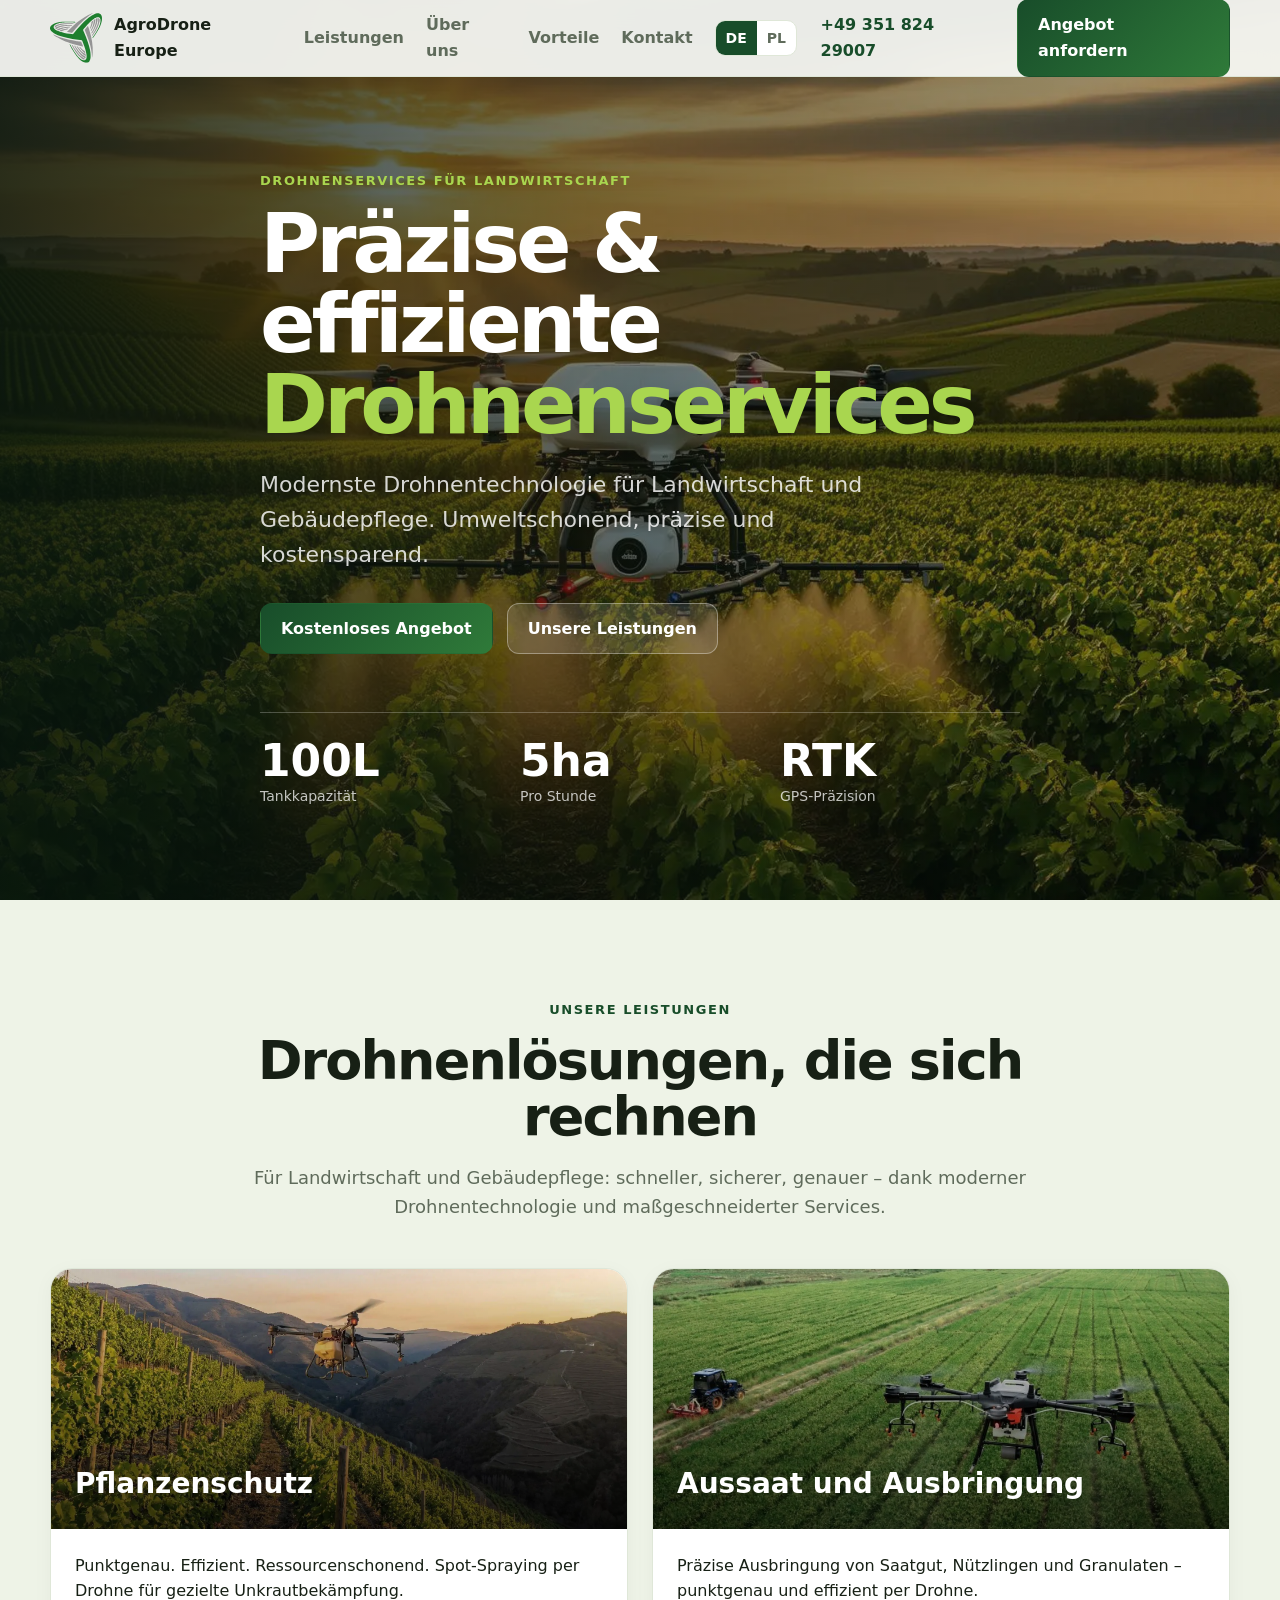
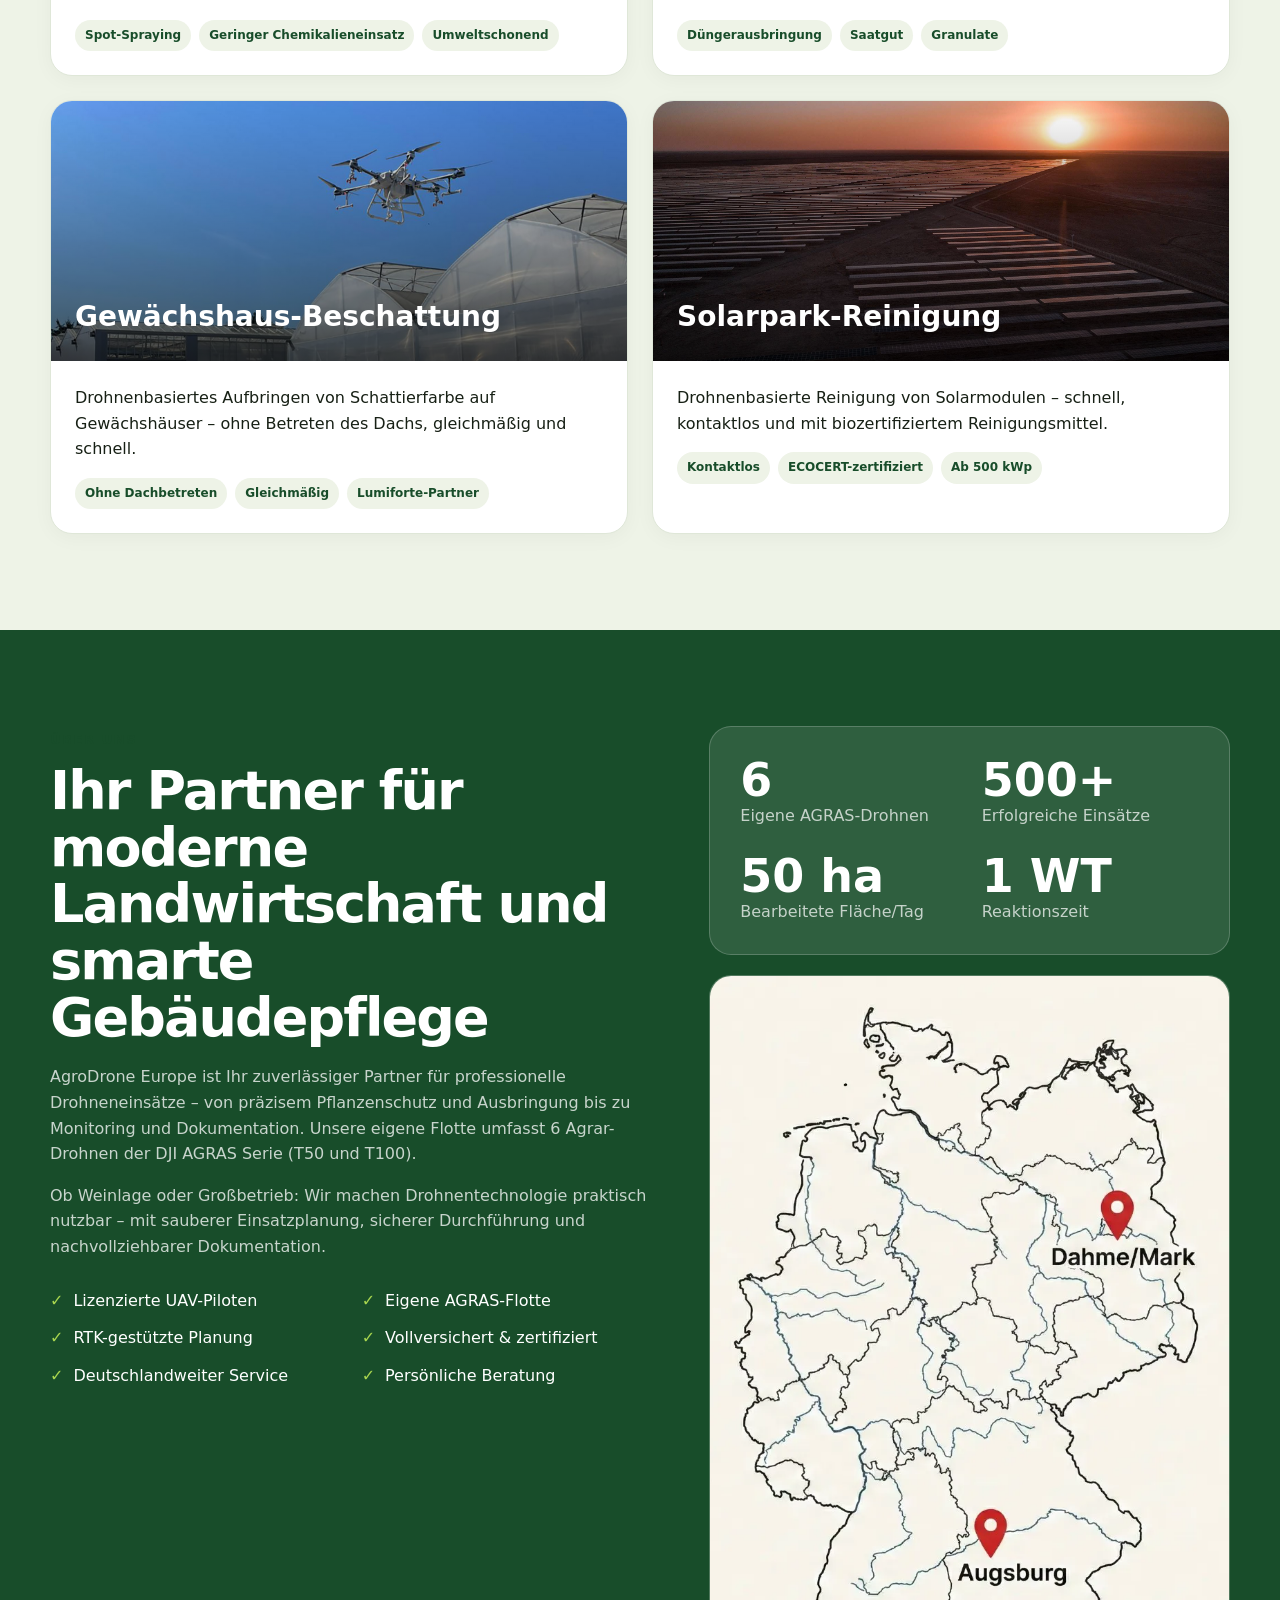
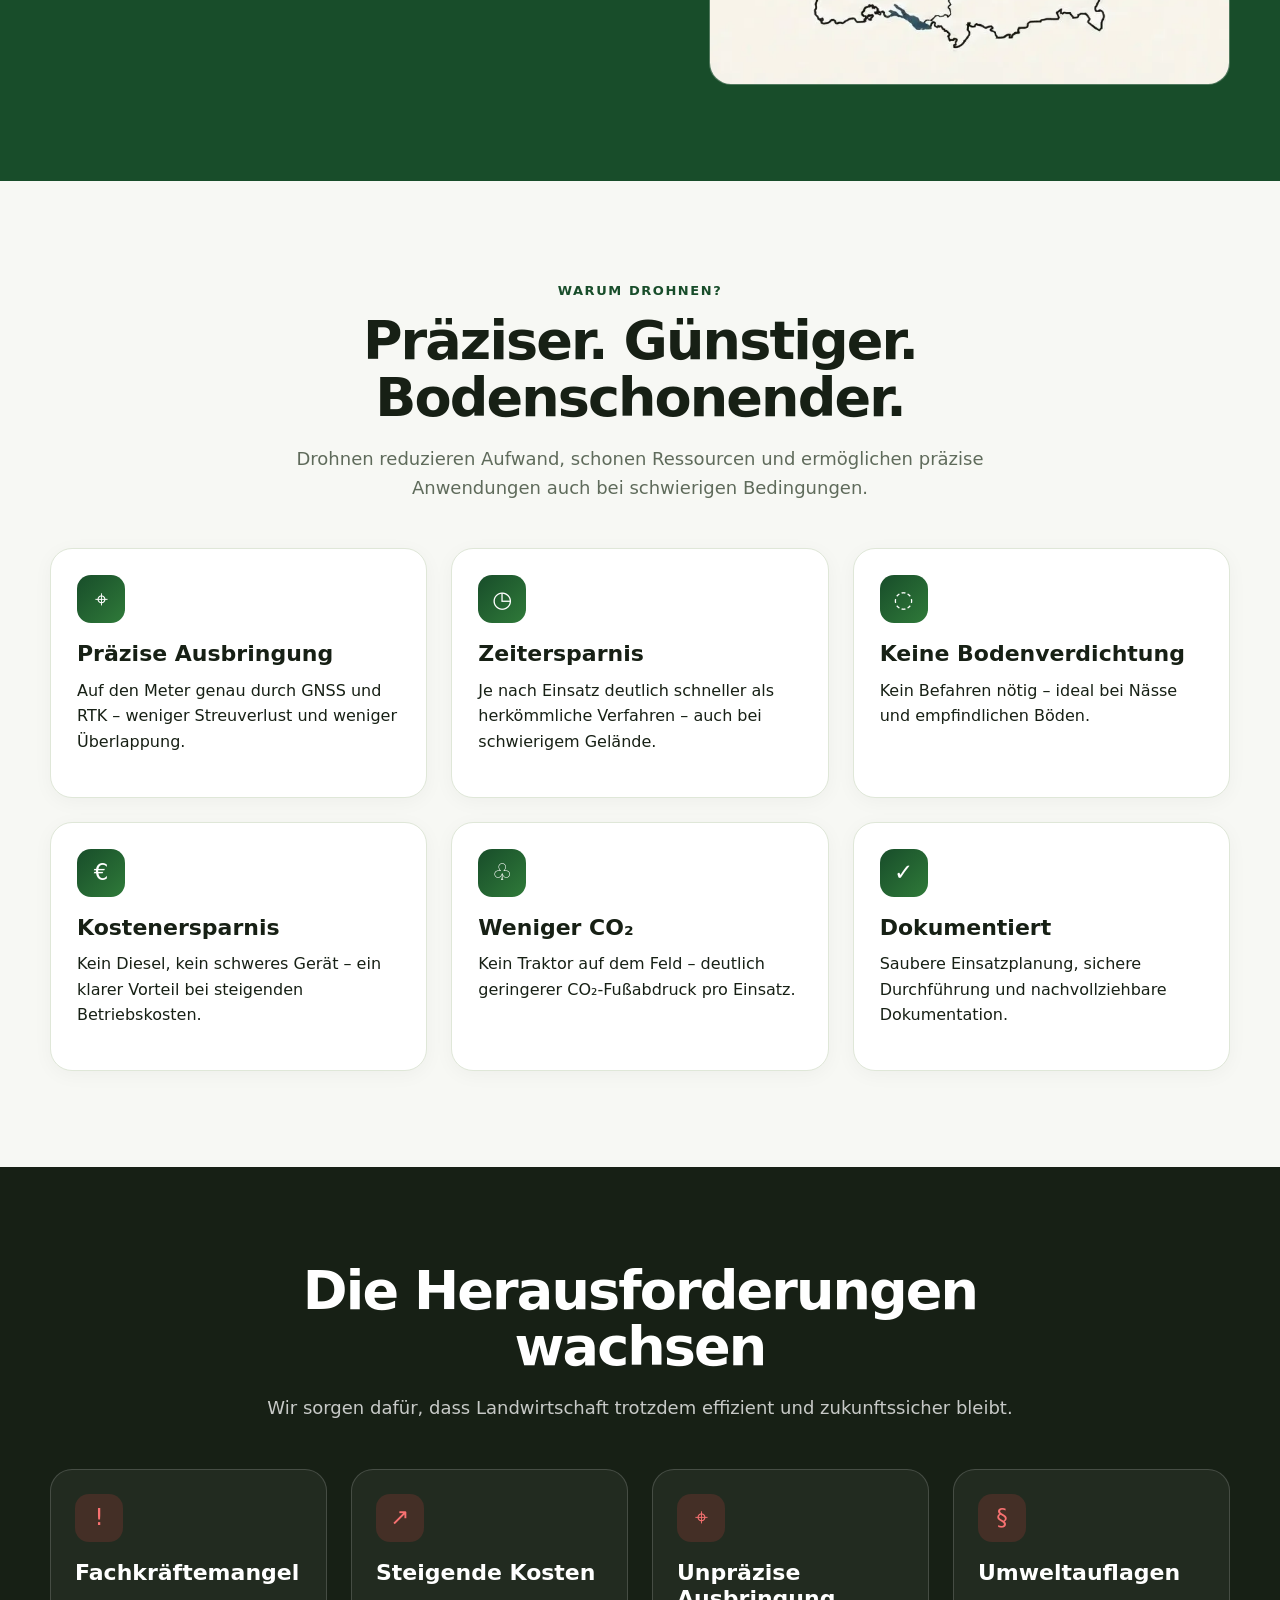
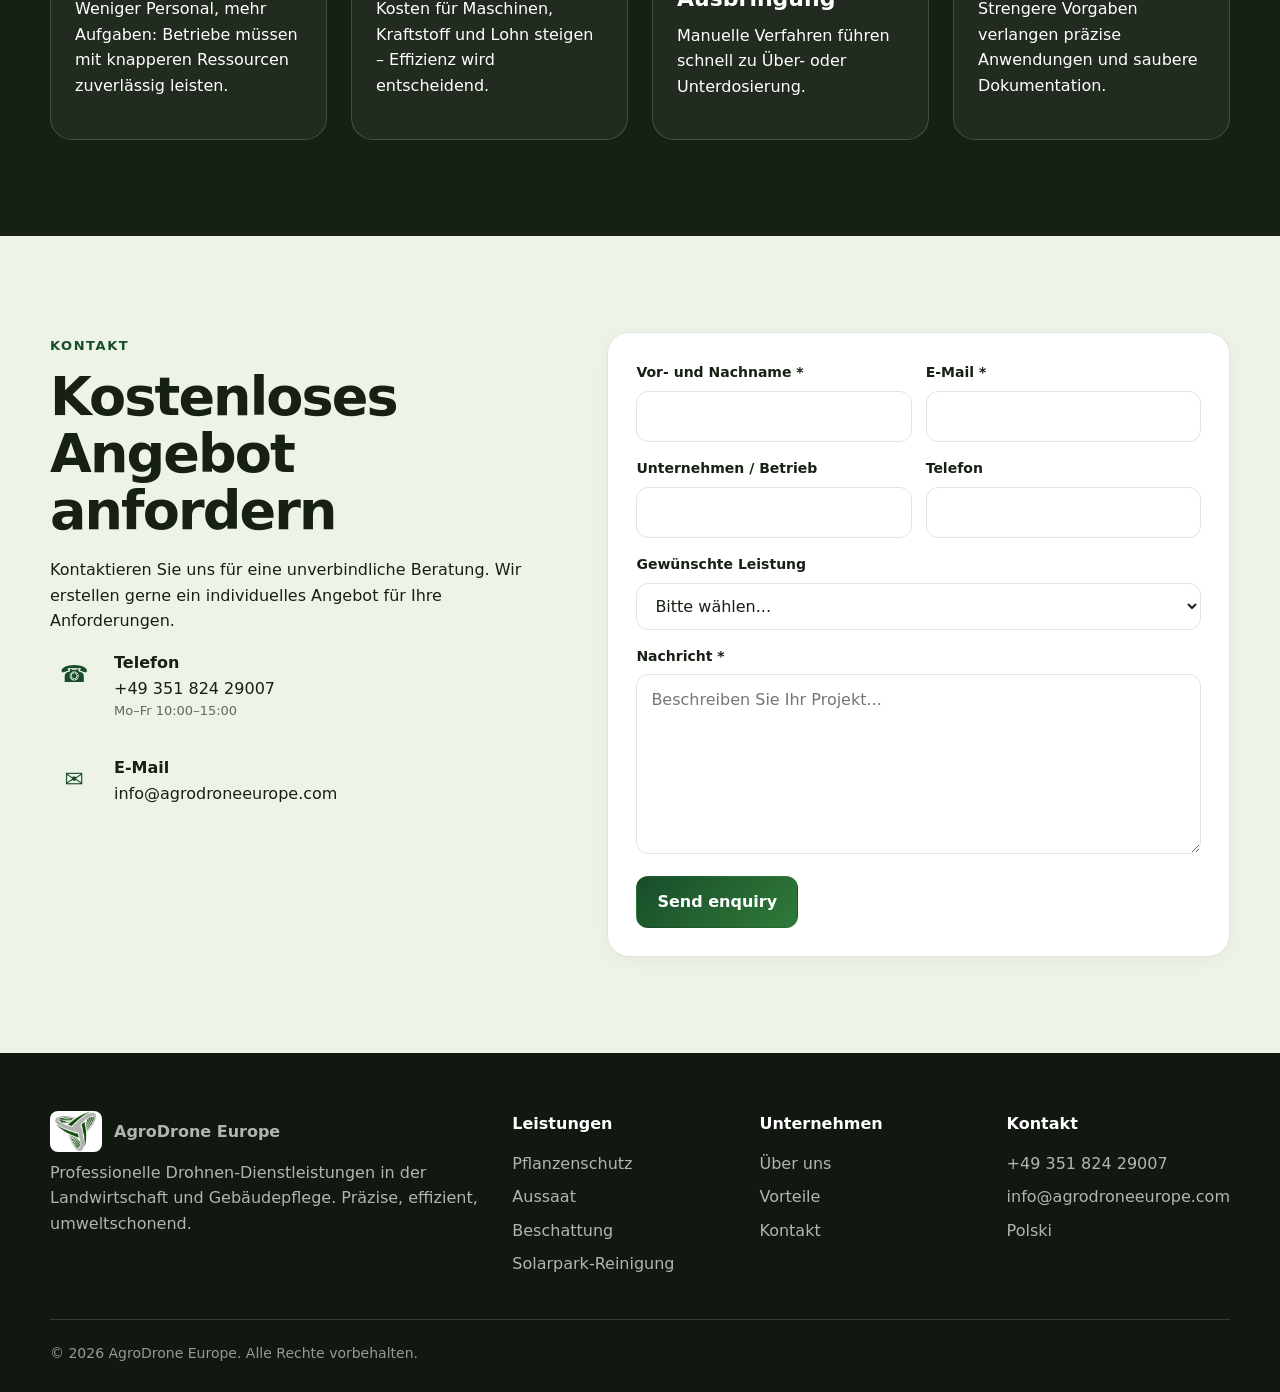
==== commit 21d39c06: "DE - phone number update" ====
--- a/index.html
+++ b/index.html
@@ -41,7 +41,7 @@
         "name": "AgroDrone Europe",
         "url": "https://agrodroneeurope.com/",
         "email": "info@agrodroneeurope.com",
-        "telephone": "+49 163 384 2669",
+        "telephone": "+49 351 824 29007",
         "description": "Professionelle Drohnen-Dienstleistungen in der Landwirtschaft und Gebäudepflege."
       }
     </script>
@@ -141,7 +141,7 @@
           >
         </nav>
         <div class="header-actions">
-          <a class="phone" href="tel:+491633842669">+49 163 384 2669</a>
+          <a class="phone" href="tel:+4935182429007">+49 351 824 29007</a>
           <a class="btn btn-primary" href="#contact">Angebot anfordern</a>
         </div>
         <button
@@ -468,8 +468,8 @@
             <div class="contact-item">
               <div class="icon">☎</div>
               <div>
-                <strong>Telefon</strong><br /><a href="tel:+491633842669"
-                  >+49 163 384 2669</a
+                <strong>Telefon</strong><br /><a href="tel:+4935182429007"
+                  >+49 351 824 29007</a
                 >
                 <p class="form-note">Mo–Fr 10:00–15:00</p>
               </div>
@@ -640,7 +640,7 @@
           <div>
             <h4>Kontakt</h4>
             <ul>
-              <li><a href="tel:+491633842669">+49 163 384 2669</a></li>
+              <li><a href="tel:+4935182429007">+49 351 824 29007</a></li>
               <li>
                 <a href="mailto:info@agrodroneeurope.com"
                   >info@agrodroneeurope.com</a
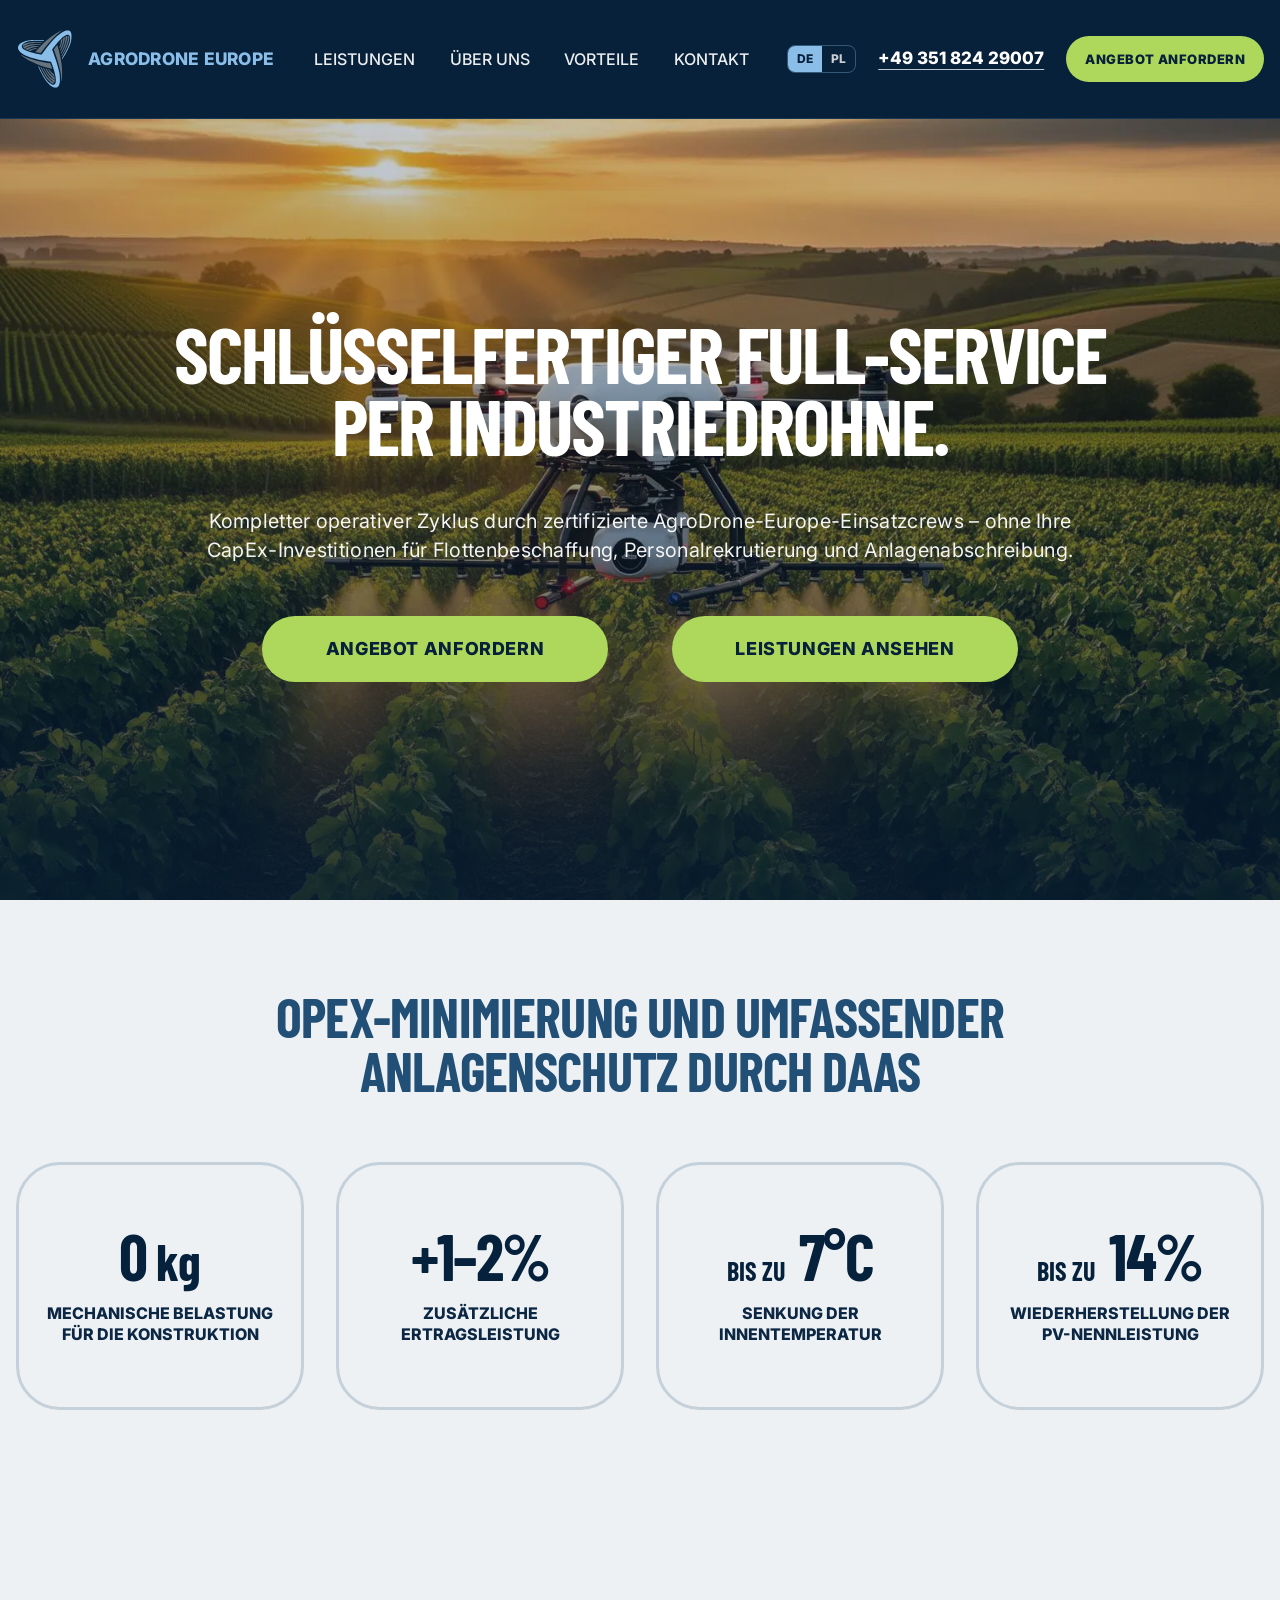
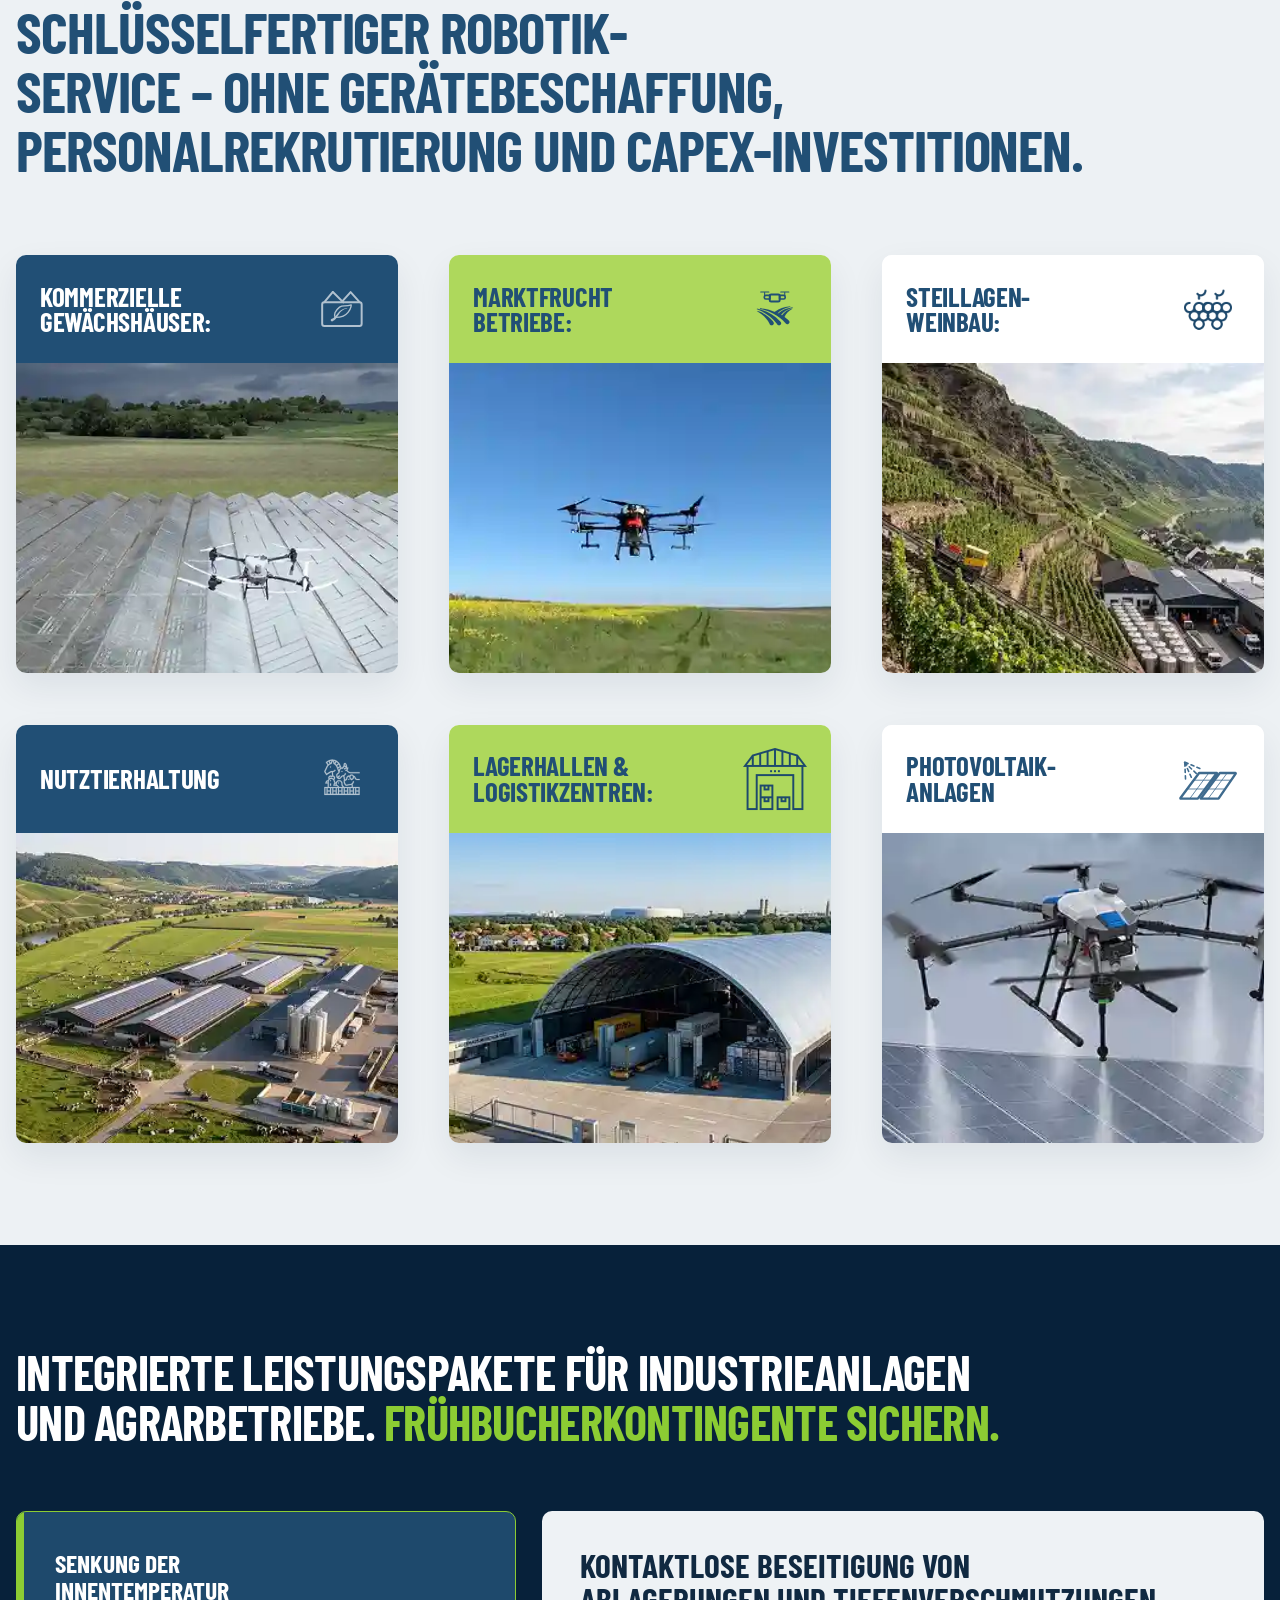
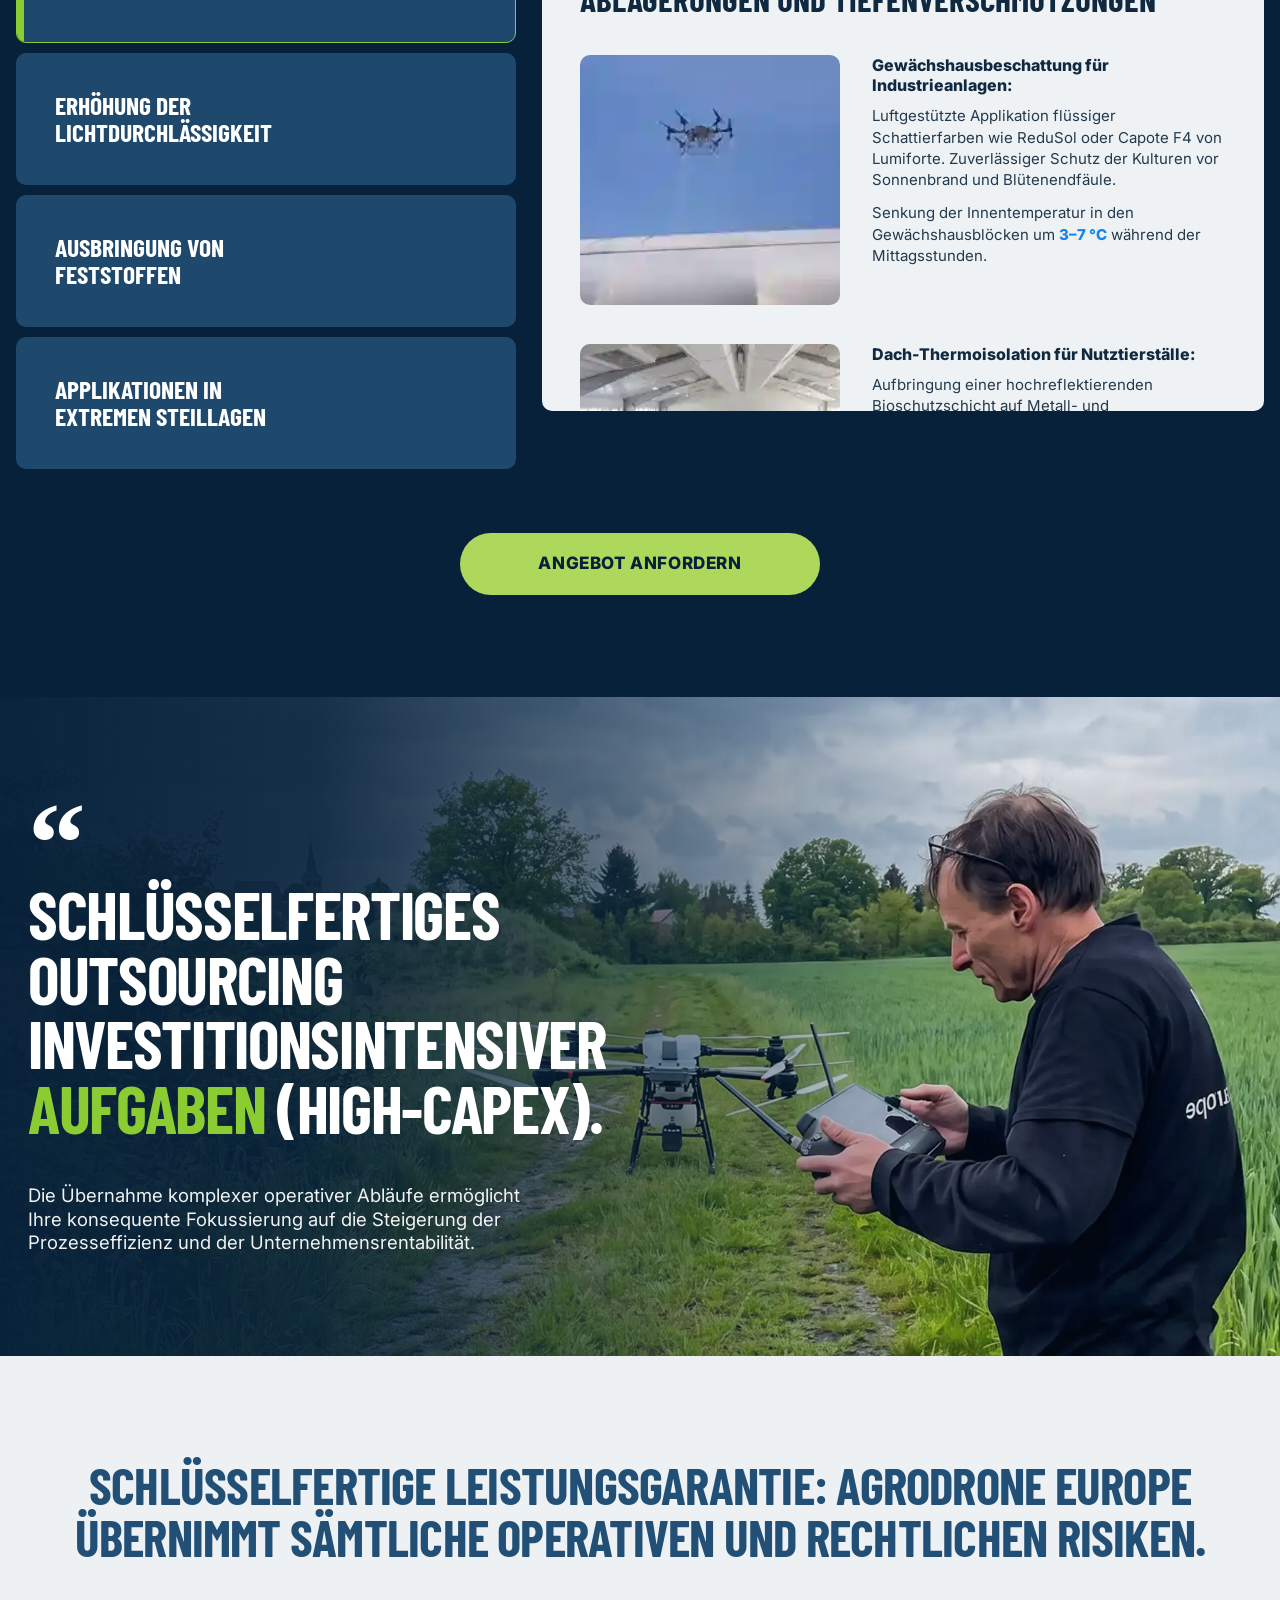
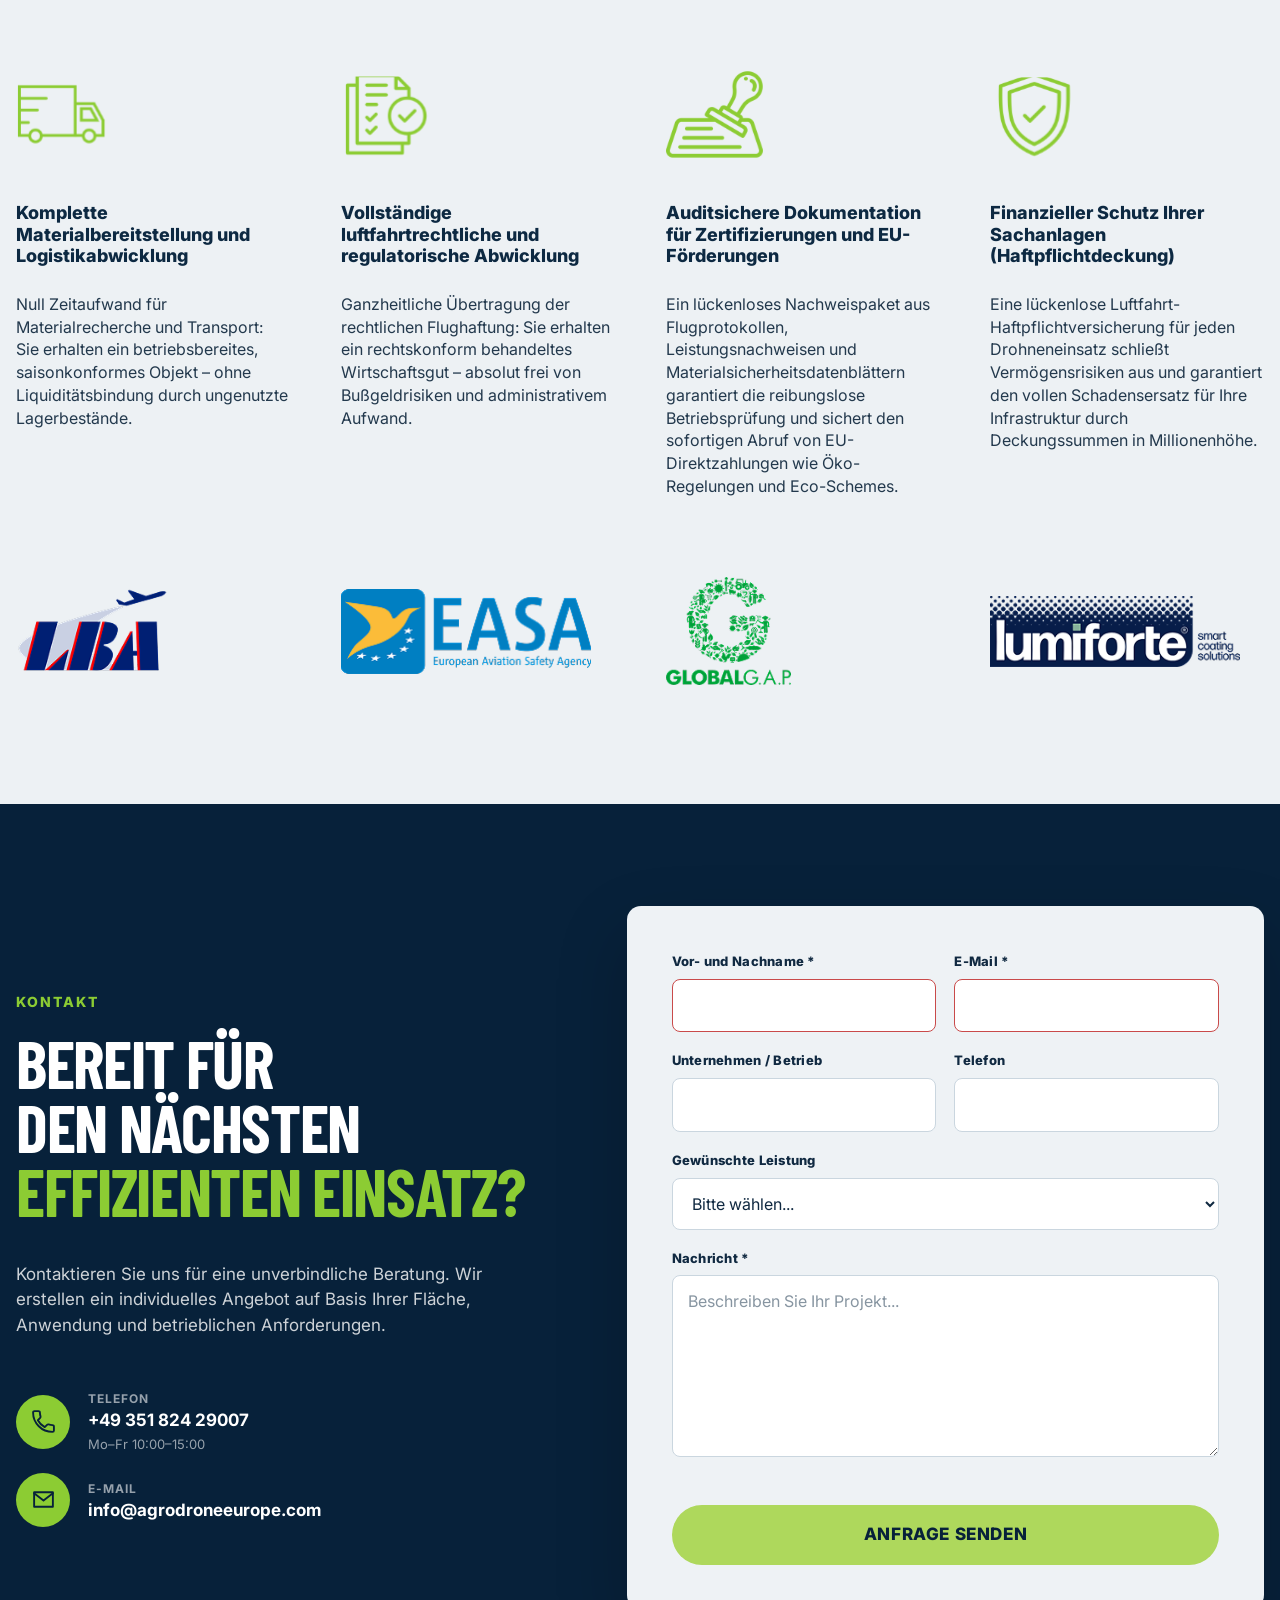
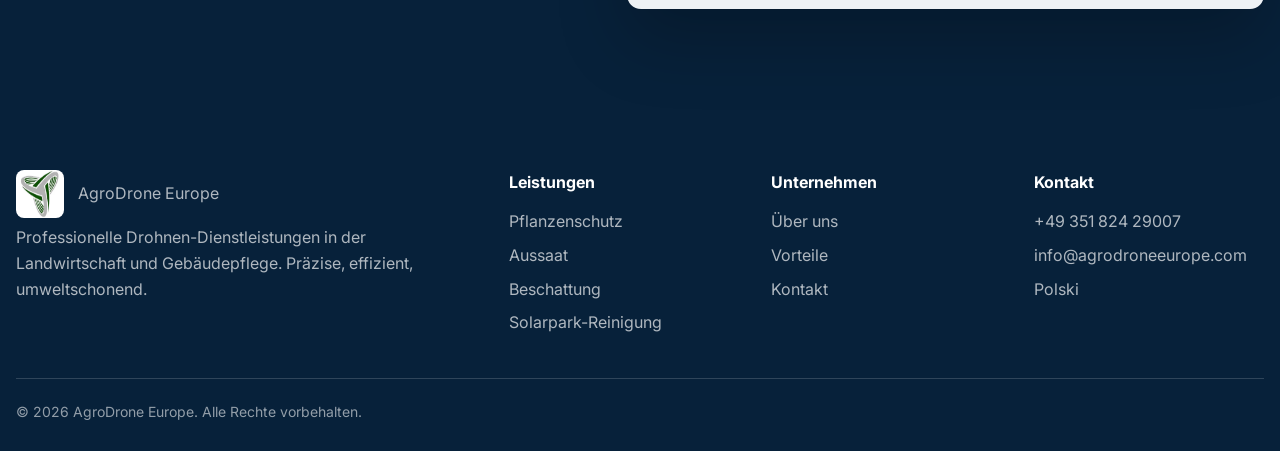
==== commit ba2b4687: "Redesign German homepage and restore Polish styles New German header and hero styling. Added numbers" ====
--- a/index.html
+++ b/index.html
@@ -33,7 +33,12 @@
     <link rel="icon" href="/favicon.ico" />
     <link rel="apple-touch-icon" href="/apple-touch-icon.png" />
     <link rel="preload" href="/assets/logo.webp" as="image" />
-    <link rel="stylesheet" href="/style.css" />
+
+    <link rel="preconnect" href="https://fonts.googleapis.com" />
+    <link rel="preconnect" href="https://fonts.gstatic.com" crossorigin />
+    <link href="https://fonts.googleapis.com/css2?family=Barlow+Condensed:wght@600;700&family=Inter:wght@400;500;600;700;800&display=swap" rel="stylesheet"/>
+
+    <link rel="stylesheet" href="/style_de.css" />
     <script type="application/ld+json">
       {
         "@context": "https://schema.org",
@@ -51,99 +56,39 @@
     <header class="site-header">
       <div class="container header-inner">
         <a class="logo" href="/" aria-label="AgroDrone Europe Startseite">
-          <!-- <img src="/assets/logo.webp" alt="AgroDrone Europe" width="48" height="48"> -->
-          <svg
+          <img
             class="logo-mark"
-            viewBox="0 0 219 210"
-            xmlns="http://www.w3.org/2000/svg"
-            role="img"
-            aria-label="AgroDrone Europe logo"
-          >
-            <g clip-path="url(#clip0_728_2179)">
-              <path
-                d="M149.416 209.721C141.024 208.187 132.271 202.927 122.851 193.725C118.796 189.785 116.043 186.749 112.772 182.601C106.395 174.581 99.7283 164.398 93.2498 152.897C90.2614 147.591 82.9358 133.261 82.8417 132.517C82.7475 131.889 83.4142 131.797 84.6691 132.264C85.5947 132.609 85.7593 132.824 86.5672 134.442C90.387 142.209 98.5911 156.654 104.238 165.441C111.948 177.494 121.149 187.953 128.741 193.312C131.659 195.351 135.526 197.415 138.083 198.273C140.169 198.971 140.671 199.039 143.134 199.063C145.745 199.063 145.934 199.039 147.447 198.295C150.318 196.932 152.71 193.634 153.73 189.739C154.326 187.538 154.303 178.514 153.706 174.366C151.879 161.546 146.969 145.107 139.384 126.491C135.565 117.075 134.827 115.457 134.263 115.243C134.004 115.128 130.678 114.66 126.89 114.2C82.2063 108.725 45.6091 99.9846 24.6673 89.8102C13.1847 84.2207 4.74523 77.3353 1.52161 70.9868C0.290205 68.5486 0 67.3218 0 64.5845C0 61.7091 0.282361 60.4824 1.46671 58.0903C4.00796 53.0604 8.463 49.3265 16.5966 45.4544C25.985 40.9537 37.2324 38.2931 52.2918 36.9436C56.2525 36.5986 59.5469 36.5295 75.1787 36.5295C92.1595 36.5527 93.8693 36.5756 99.3676 37.0664C106.889 37.7181 107.548 37.8101 107.548 38.132C107.548 38.2931 107.078 38.7839 106.505 39.2669L105.438 40.1256L100.152 39.6119C95.2656 39.1212 93.6969 39.0751 79.6808 39.0982C65.8529 39.0982 64.0255 39.1441 59.0448 39.6119C56.0565 39.8879 52.7388 40.2406 51.6956 40.3786C47.9465 40.8387 38.9345 42.4871 37.107 43.0469C33.5461 44.0895 32.6989 44.3657 32.4794 44.5573C32.3617 44.6723 32.1264 44.7644 31.9775 44.7644C31.8126 44.7644 30.9813 45.0864 30.1499 45.4622C29.295 45.8531 28.4871 46.1598 28.3459 46.1598C27.7734 46.1598 23.5301 48.3834 22.0164 49.4722C21.1143 50.1239 19.5222 51.4886 18.4555 52.5314C16.9338 54.0189 16.4397 54.6628 16.0162 55.7516C14.973 58.5119 15.1612 61.1802 16.6593 63.8637C17.6084 65.6041 20.7613 68.7095 23.2085 70.312C34.9266 77.964 62.9352 85.4551 92.6067 88.8133L96.7558 89.304L97.6342 88.3073C98.1049 87.7477 100.458 84.926 102.826 81.974C111.297 71.5619 122.961 57.9291 129.204 51.1358C137.98 41.6283 148.773 31.1471 156.334 24.7756C167.126 15.6897 173.911 11.0739 182.609 6.85689C191.362 2.61684 195.817 1.4054 202.932 1.4054C205.23 1.4054 206.014 1.49741 207.56 1.98813C213.276 3.77462 216.665 7.94566 218.376 15.2987C218.822 17.2462 218.901 18.1969 218.901 23.0888C218.877 28.0955 218.829 29.0232 218.235 32.3663C217.003 39.3205 214.697 46.9496 211.567 54.3946C208.413 61.8625 201.911 73.8697 195.912 83.3772C190.429 92.003 180.899 105.636 180.327 105.636C179.95 105.636 179.519 104.823 179.331 103.757C179.213 103.128 179.472 102.645 181.323 100.046C189.339 88.8669 201.245 68.9088 205.511 59.4934C209.12 51.5422 211.277 44.7489 212.39 37.9327C212.893 35.0114 212.814 28.1262 212.296 25.9255C211.371 22.0766 209.166 19.2243 206.249 18.0666C204.54 17.4149 201.151 17.3689 198.163 17.9746C196.03 18.4117 192.9 19.6691 191.426 20.7117C190.923 21.0338 190.24 21.3866 189.88 21.4786C189.528 21.5475 188.696 22.0153 188.052 22.5213C187.385 23.035 186.657 23.5411 186.367 23.6561C186.108 23.7712 185.3 24.3538 184.586 24.952C183.896 25.5575 182.994 26.2017 182.594 26.3856C181.574 26.9224 180.248 27.9421 178.139 29.8667C177.119 30.7945 176.146 31.5612 175.958 31.5612C175.582 31.5612 164.624 41.8354 161.346 45.2628C153.612 53.3747 139.314 70.2354 139.314 71.2091C139.314 71.4391 140.71 74.8971 142.42 78.8841C155.989 110.719 163.887 133.744 168.13 153.978C170.217 163.831 170.978 171.092 170.978 180.638C170.978 187.018 170.907 188.013 170.405 190.72C169.409 196.219 167.581 201.087 165.518 203.823C163.879 205.978 161.581 207.926 159.471 208.945L157.456 209.919L154.373 209.989C152.357 210.035 150.624 209.943 149.393 209.735L149.416 209.721Z"
-                fill="#1E7F2E"
-              />
-              <path
-                d="M138.984 195.067C136.443 194.163 132.2 190.804 126.035 184.793C117.737 176.704 111.117 168.354 103.956 156.968C98.9989 149.063 91.5005 135.247 91.9554 134.825C92.0261 134.756 92.8575 134.871 93.7829 135.101L95.5163 135.492L96.2066 136.834C97.1556 138.666 102.607 147.683 105.383 151.954C111.885 162.06 118.686 170.8 124.615 176.765C131.659 183.789 138.655 188.634 145.628 191.28C147.784 192.116 147.902 192.276 146.93 193.25C145.031 195.175 141.549 195.965 138.984 195.059V195.067Z"
-                fill="#949494"
-              />
-              <path
-                d="M146.145 189.547C140.569 186.443 132.647 180.109 127.619 174.711C119.25 165.74 111.917 155.627 105.226 143.85C103.807 141.319 102.097 138.076 102.097 137.869C102.097 137.616 103.328 137.731 104.732 138.099C105.987 138.444 106.128 138.559 106.748 139.679C108.074 142.086 110.309 145.613 113.125 149.784C124.223 166.246 134.898 176.543 146.875 182.317L150.239 183.942V185.031C150.239 187.093 149.055 190.598 148.365 190.598C148.153 190.598 147.157 190.137 146.137 189.555L146.145 189.547Z"
-                fill="#949494"
-              />
-              <path
-                d="M176.954 186.349C176.884 185.561 176.766 183.451 176.695 181.665C176.366 174.243 175.37 164.881 174.178 158.019C170.24 135.254 160.852 105.781 147.73 75.1117C146.757 72.7961 145.996 70.7796 146.043 70.6339C146.114 70.4959 147.847 68.3874 149.91 65.9492C151.996 63.5109 155.008 59.9455 156.624 58.021C158.263 56.0735 159.73 54.4942 159.895 54.4942C160.201 54.4942 163.503 64.1397 166.35 73.5092C176.57 106.939 181.174 138.498 179.895 166.369C179.448 176.359 178.115 187.185 177.284 187.699C177.189 187.769 177.048 187.163 176.954 186.358V186.349Z"
-                fill="#949494"
-              />
-              <path
-                d="M147.996 180.177C139.816 175.263 130.137 166.077 122.521 156.041C118.56 150.804 112.913 142.27 112.442 140.806C112.231 140.154 112.348 140.131 114.646 140.668L116.38 141.059L117.752 143.052C126.27 155.435 136.396 165.449 146.098 171.061C147.667 171.966 149.134 172.847 149.346 173.009C149.816 173.354 150.153 175.163 150.389 178.828C150.53 180.914 150.506 181.312 150.224 181.312C150.036 181.312 149.016 180.799 147.996 180.177Z"
-                fill="#949494"
-              />
-              <path
-                d="M147.996 169.558C146.263 168.424 141.831 164.713 138.89 161.952C133.839 157.176 128.098 150.474 123.972 144.494C122.74 142.753 122.905 142.615 125.439 143.152L127.219 143.543L130.16 146.955C134.976 152.522 140.239 157.183 145.314 160.38L147.353 161.676L148.208 165.18C149.58 170.885 149.604 170.632 147.996 169.566V169.558Z"
-                fill="#949494"
-              />
-              <path
-                d="M137.682 140.721C122.811 137.708 109.956 134.557 96.175 130.57C83.3432 126.859 67.4291 121.039 55.9698 115.917C48.1422 112.413 38.3223 107.315 30.3535 102.653C22.7376 98.1751 11.0745 90.0171 11.7333 89.6259C11.8745 89.534 14.1962 90.5537 16.9021 91.8955C40.0008 103.351 68.7232 111.417 109.328 117.911C114.426 118.724 121.305 119.72 124.623 120.111C127.941 120.525 130.882 120.947 131.149 121.039C131.502 121.177 132.521 123.447 135.368 130.386C137.408 135.415 139.164 139.87 139.235 140.261C139.4 141.074 139.4 141.074 137.666 140.721H137.682Z"
-                fill="#949494"
-              />
-              <path
-                d="M178.044 96.3887C177.903 96.2278 177.621 95.4611 177.378 94.6712L176.978 93.2374L178.523 90.9679C182.084 85.7311 185.566 79.6969 189.832 71.4239C199.299 53.0835 202.288 43.9977 203.018 31.3159C203.136 29.0463 202.853 23.8939 202.515 22.621C202.304 21.8084 202.822 21.6934 204.437 22.161C205.504 22.4601 206.1 22.8358 207.167 23.8555C209.801 26.4087 210.038 28.2872 208.61 35.3105C205.317 51.5424 196.658 70.1587 183.496 89.3808C178.868 96.128 178.35 96.8028 178.044 96.4041V96.3887Z"
-                fill="#949494"
-              />
-              <path
-                d="M175.15 85.1867C174.844 84.328 174.625 83.4003 174.625 83.1242C174.625 82.8482 175.025 81.9895 175.55 81.2458C177.613 78.2784 182.217 69.8826 184.61 64.7608C189.473 54.3487 192.437 44.8641 193.528 36.292C193.928 33.1636 193.998 27.2291 193.645 25.1897C193.456 24.0089 193.48 23.7789 193.832 23.5182C194.523 23.0274 197.794 22.0077 199.167 21.8696L200.492 21.7316L200.658 22.6365C200.893 23.8632 200.399 30.1503 199.802 33.5087C197.339 47.5324 191.903 61.1956 182.774 76.4C180.758 79.7353 176.084 86.7203 175.848 86.7203C175.731 86.7203 175.425 86.0225 175.134 85.1867H175.15Z"
-                fill="#949494"
-              />
-              <path
-                d="M89.5321 83.331C86.7084 82.9171 73.0452 80.7319 72.1747 80.548C71.7982 80.4789 71.508 80.3409 71.508 80.2488C71.508 79.8347 82.1121 69.0009 89.0849 62.2535C100.277 51.4502 107.799 44.818 117.525 37.2349C138.067 21.1641 156.875 9.83178 175.511 2.27175C182.931 -0.718514 184.052 -0.764518 179.025 2.17976C170.868 6.95651 158.726 15.9273 149.189 24.2081C138.42 33.6006 125.117 46.9035 114.184 59.2632C107.54 66.7772 95.446 81.1767 94.0969 83.1931C93.6969 83.7988 92.9832 83.8218 89.54 83.331H89.5321Z"
-                fill="#949494"
-              />
-              <path
-                d="M172.664 75.9858C172.475 75.5487 172.217 74.7359 172.044 74.1302C171.785 73.0875 171.809 73.0185 172.899 71.025C175.362 66.4783 179.252 57.0704 181.056 51.2508C183.142 44.5036 183.927 39.9338 184.068 33.9992C184.138 31.308 184.256 29.4985 184.421 29.3146C184.821 28.8545 190.657 25.0515 190.994 25.0515C191.393 25.0515 191.371 27.9497 190.923 31.6608C189.691 41.8354 185.825 53.735 179.777 65.7421C177.644 70.0051 173.636 76.7525 173.228 76.7525C173.111 76.7525 172.852 76.4075 172.656 75.9858H172.664Z"
-                fill="#949494"
-              />
-              <path
-                d="M45.0598 75.7099C41.4989 74.6441 40.1264 74.1304 40.1029 73.8542C40.0792 73.5092 44.0873 71.9988 48.8559 70.5879C53.6012 69.2002 58.817 67.9887 63.9388 67.13C68.1114 66.4322 77.602 65.4584 77.8372 65.7192C77.9313 65.8112 77.2646 66.601 76.3706 67.4598C74.7078 69.0391 74.7076 69.0391 73.0527 69.2002C66.9349 69.7828 57.021 72.5815 51.2089 75.3648C49.907 76.0165 48.5501 76.5225 48.2443 76.5225C47.9382 76.4995 46.4873 76.1545 45.0677 75.7099H45.0598Z"
-                fill="#949494"
-              />
-              <path
-                d="M35.2164 72.2518C34.5027 71.9758 32.8006 71.163 31.4438 70.4883C28.5732 69.0545 28.526 69.2155 32.1341 67.5441C37.091 65.2516 45.9382 62.3072 49.4442 61.7935C50.0403 61.7246 51.1542 61.4484 51.9384 61.2109C54.8563 60.306 63.1781 59.0102 68.2762 58.6346C78.7157 57.8909 85.2571 57.7527 85.2571 58.2664C85.2571 58.4276 84.6375 59.1483 83.908 59.8689L82.5355 61.1647L80.0413 61.3027C70.6292 61.8855 59.2407 63.8789 51.7424 66.2176C47.4521 67.5823 42.6363 69.6755 38.7224 71.8992C37.8675 72.4129 37.0127 72.8039 36.8243 72.8039C36.6596 72.7809 35.9224 72.5509 35.2085 72.244L35.2164 72.2518Z"
-                fill="#949494"
-              />
-              <path
-                d="M25.7104 67.2219C24.2437 66.2022 22.6749 64.6918 22.2514 63.9096C21.922 63.3039 21.9455 63.2118 22.3455 62.8438C22.8474 62.3531 27.0907 60.0376 29.036 59.2018C35.891 56.1885 46.2756 53.5202 56.6916 52.0635C65.0604 50.9058 77.7511 50.346 86.8808 50.7217C90.0338 50.8597 92.6926 51.0208 92.7868 51.1129C92.881 51.2047 92.3161 51.9025 91.5319 52.6692L90.1357 54.0801L87.4533 53.965C82.3787 53.735 70.3548 54.356 63.7349 55.1918C48.7933 57.0934 37.1224 60.9193 29.1064 66.5549C28.0162 67.3216 27.0437 67.9426 26.9495 67.9426C26.8555 67.9426 26.2829 67.6206 25.7181 67.2219H25.7104Z"
-                fill="#949494"
-              />
-              <path
-                d="M169.244 64.8527L168.507 62.9282L169.456 60.7738C172.303 54.3714 174.342 46.3284 174.601 40.4629L174.742 37.4496L175.597 36.6598C177.989 34.4134 181.197 31.7681 181.503 31.7681C181.927 31.7681 181.785 33.1559 180.813 37.7947C179.417 44.473 177.542 50.5225 174.93 56.9247C173.291 60.9577 170.593 66.6163 170.256 66.7083C170.114 66.7543 169.659 65.9185 169.236 64.8527H169.244Z"
-                fill="#949494"
-              />
-              <path
-                d="M20.1098 60.3597C19.3021 58.4121 20.251 54.9772 22.1021 53.1754C23.1453 52.1557 25.3728 51.159 30.2358 49.5334C39.7732 46.3132 49.3971 44.5725 63.2014 43.5529C72.2604 42.8782 100.316 43.3688 100.606 44.2045C100.653 44.3427 100.057 44.9714 99.2808 45.5924L97.8612 46.7041L89.8452 46.6582C68.4486 46.4741 51.0441 48.3527 39.3732 52.0866C33.6318 53.9421 27.2316 56.9783 22.8393 59.9687C21.8198 60.6665 20.8942 61.2184 20.753 61.2184C20.6119 61.2184 20.3295 60.8274 20.1098 60.3597Z"
-                fill="#949494"
-              />
-            </g>
-            <defs>
-              <clipPath id="clip0_728_2179">
-                <rect width="219" height="210" fill="white" />
-              </clipPath>
-            </defs>
-          </svg>
-          <span>AgroDrone Europe</span>
+            src="/assets/logo-mark-blue.svg"
+            alt=""
+            width="58"
+            height="58"
+          />
+
+          <span class="logo-name">AgroDrone Europe</span>
         </a>
+
         <nav class="desktop-nav" aria-label="Hauptnavigation">
-          <a href="#services">Leistungen</a><a href="#about">Über uns</a
-          ><a href="#benefits">Vorteile</a><a href="#contact">Kontakt</a
-          ><span class="lang"
-            ><span class="active">DE</span><a href="/pl/">PL</a></span
-          >
+          <a href="#services">Leistungen</a>
+          <a href="#about">Über uns</a>
+          <a href="#benefits">Vorteile</a>
+          <a href="#contact">Kontakt</a>
         </nav>
+
         <div class="header-actions">
-          <a class="phone" href="tel:+4935182429007">+49 351 824 29007</a>
-          <a class="btn btn-primary" href="#contact">Angebot anfordern</a>
+          <div class="lang" aria-label="Sprachauswahl">
+            <span class="active" aria-current="page">DE</span>
+            <a href="/pl/" lang="pl">PL</a>
+          </div>
+
+          <a class="phone" href="tel:+4935182429007">
+            +49 351 824 29007
+          </a>
+
+          <a class="btn btn-header" href="#contact">
+            Angebot anfordern
+          </a>
         </div>
+
         <button
           class="menu-toggle"
           type="button"
@@ -151,18 +96,26 @@
           aria-expanded="false"
           aria-controls="mobile-nav"
         >
-          ☰<span class="sr-only">Menü</span>
+          <span class="menu-toggle-icon" aria-hidden="true"></span>
+          <span class="sr-only">Menü</span>
         </button>
       </div>
+
       <nav
         id="mobile-nav"
         class="container mobile-nav"
         data-mobile-nav
         aria-label="Mobile Navigation"
       >
-        <a href="#services">Leistungen</a><a href="#about">Über uns</a
-        ><a href="#benefits">Vorteile</a><a href="#contact">Kontakt</a
-        ><a href="/pl/">Polski</a>
+        <a href="#services">Leistungen</a>
+        <a href="#about">Über uns</a>
+        <a href="#benefits">Vorteile</a>
+        <a href="#contact">Kontakt</a>
+        <a href="/pl/" lang="pl">Polski</a>
+
+        <a class="mobile-phone" href="tel:+4935182429007">
+          +49 351 824 29007
+        </a>
       </nav>
     </header>
 
@@ -179,350 +132,1165 @@
             preload="metadata"
           ></video>
         </div>
+
         <div class="hero-overlay"></div>
+
         <div class="container hero-content">
-          <span class="eyebrow">Drohnenservices für Landwirtschaft</span>
-          <h1>Präzise &amp; effiziente <span>Drohnenservices</span></h1>
-          <p class="lead">
-            Modernste Drohnentechnologie für Landwirtschaft und Gebäudepflege.
-            Umweltschonend, präzise und kostensparend.
+          <h1>
+            Schlüsselfertiger Full-Service
+            <span>per Industriedrohne.</span>
+          </h1>
+
+          <p class="hero-lead">
+            Kompletter operativer Zyklus durch zertifizierte
+            AgroDrone-Europe-Einsatzcrews – ohne Ihre CapEx-Investitionen für
+            Flottenbeschaffung, Personalrekrutierung und Anlagenabschreibung.
           </p>
+
           <div class="hero-buttons">
-            <a class="btn btn-primary" href="#contact">Kostenloses Angebot</a
-            ><a class="btn btn-ghost" href="#services">Unsere Leistungen</a>
-          </div>
-          <div class="stats">
-            <div class="stat">
-              <strong>100L</strong><span>Tankkapazität</span>
-            </div>
-            <div class="stat"><strong>5ha</strong><span>Pro Stunde</span></div>
-            <div class="stat">
-              <strong>RTK</strong><span>GPS-Präzision</span>
-            </div>
+            <a class="btn btn-primary hero-cta" href="#contact">
+              Angebot anfordern
+            </a>
+
+            <a class="btn btn-primary hero-cta" href="#services-tabs-section">
+              Leistungen ansehen
+            </a>
           </div>
         </div>
       </section>
 
-      <section id="services" class="section section-muted">
+      <section class="numbers-section" aria-labelledby="numbers-title">
         <div class="container">
-          <div class="section-head">
-            <span class="eyebrow">Unsere Leistungen</span>
-            <h2>Drohnenlösungen, die sich rechnen</h2>
-            <p>
-              Für Landwirtschaft und Gebäudepflege: schneller, sicherer, genauer
-              – dank moderner Drohnentechnologie und maßgeschneiderter Services.
-            </p>
-          </div>
-          <div class="grid grid-2">
-            <article class="card service-card">
-              <div class="service-media">
-                <img
-                  src="/assets/service-pflanzenschutz.webp"
-                  alt="Drohne beim Pflanzenschutz"
-                  loading="lazy"
-                />
-                <h3>Pflanzenschutz</h3>
-              </div>
-              <div class="card-body">
-                <p>
-                  Punktgenau. Effizient. Ressourcenschonend. Spot-Spraying per
-                  Drohne für gezielte Unkrautbekämpfung.
-                </p>
-                <div class="tags">
-                  <span class="tag">Spot-Spraying</span
-                  ><span class="tag">Geringer Chemikalieneinsatz</span
-                  ><span class="tag">Umweltschonend</span>
-                </div>
-              </div>
-            </article>
-            <article class="card service-card">
-              <div class="service-media">
-                <img
-                  src="/assets/service-aussaat.png"
-                  alt="Drohne für Aussaat und Ausbringung"
-                  loading="lazy"
-                />
-                <h3>Aussaat und Ausbringung</h3>
-              </div>
-              <div class="card-body">
-                <p>
-                  Präzise Ausbringung von Saatgut, Nützlingen und Granulaten –
-                  punktgenau und effizient per Drohne.
-                </p>
-                <div class="tags">
-                  <span class="tag">Düngerausbringung</span
-                  ><span class="tag">Saatgut</span
-                  ><span class="tag">Granulate</span>
-                </div>
-              </div>
-            </article>
-            <article class="card service-card">
-              <div class="service-media">
-                <img
-                  src="/assets/service-gewaechshaus.jpg"
-                  alt="Gewächshaus-Beschattung"
-                  loading="lazy"
-                />
-                <h3>Gewächshaus-Beschattung</h3>
-              </div>
-              <div class="card-body">
-                <p>
-                  Drohnenbasiertes Aufbringen von Schattierfarbe auf
-                  Gewächshäuser – ohne Betreten des Dachs, gleichmäßig und
-                  schnell.
-                </p>
-                <div class="tags">
-                  <span class="tag">Ohne Dachbetreten</span
-                  ><span class="tag">Gleichmäßig</span
-                  ><span class="tag">Lumiforte-Partner</span>
-                </div>
-              </div>
-            </article>
-            <article class="card service-card">
-              <div class="service-media">
-                <img
-                  src="/assets/service-dach-roof.jpg"
-                  alt="Solarpark-Reinigung"
-                  loading="lazy"
-                />
-                <h3>Solarpark-Reinigung</h3>
-              </div>
-              <div class="card-body">
-                <p>
-                  Drohnenbasierte Reinigung von Solarmodulen – schnell,
-                  kontaktlos und mit biozertifiziertem Reinigungsmittel.
-                </p>
-                <div class="tags">
-                  <span class="tag">Kontaktlos</span
-                  ><span class="tag">ECOCERT-zertifiziert</span
-                  ><span class="tag">Ab 500 kWp</span>
-                </div>
-              </div>
-            </article>
-          </div>
-        </div>
-      </section>
-
-      <section id="about" class="section section-primary">
-        <div class="container about-grid">
-          <div>
-            <span class="eyebrow">Über uns</span>
-            <h2>
-              Ihr Partner für moderne Landwirtschaft und smarte Gebäudepflege
-            </h2>
-            <p>
-              AgroDrone Europe ist Ihr zuverlässiger Partner für professionelle
-              Drohneneinsätze – von präzisem Pflanzenschutz und Ausbringung bis
-              zu Monitoring und Dokumentation. Unsere eigene Flotte umfasst 6
-              Agrar-Drohnen der DJI AGRAS Serie (T50 und T100).
-            </p>
-            <p>
-              Ob Weinlage oder Großbetrieb: Wir machen Drohnentechnologie
-              praktisch nutzbar – mit sauberer Einsatzplanung, sicherer
-              Durchführung und nachvollziehbarer Dokumentation.
-            </p>
-            <div class="check-list">
-              <span>Lizenzierte UAV-Piloten</span
-              ><span>Eigene AGRAS-Flotte</span><span>RTK-gestützte Planung</span
-              ><span>Vollversichert & zertifiziert</span
-              ><span>Deutschlandweiter Service</span
-              ><span>Persönliche Beratung</span>
-            </div>
-          </div>
-          <div>
-            <div class="stats-card grid grid-2">
-              <div><strong>6</strong><span>Eigene AGRAS-Drohnen</span></div>
-              <div><strong>500+</strong><span>Erfolgreiche Einsätze</span></div>
-              <div>
-                <strong>50 ha</strong><span>Bearbeitete Fläche/Tag</span>
-              </div>
-              <div><strong>1 WT</strong><span>Reaktionszeit</span></div>
-            </div>
-            <div class="map-card">
-              <img
-                src="/assets/germany-map.webp"
-                alt="Einsatzgebiet Deutschland"
-                loading="lazy"
-              />
-            </div>
-          </div>
-        </div>
-      </section>
-
-      <section id="benefits" class="section">
-        <div class="container">
-          <div class="section-head">
-            <span class="eyebrow">Warum Drohnen?</span>
-            <h2>Präziser. Günstiger. Bodenschonender.</h2>
-            <p>
-              Drohnen reduzieren Aufwand, schonen Ressourcen und ermöglichen
-              präzise Anwendungen auch bei schwierigen Bedingungen.
-            </p>
-          </div>
-          <div class="grid grid-3">
-            <article class="card benefit">
-              <div class="icon">⌖</div>
-              <h3>Präzise Ausbringung</h3>
-              <p>
-                Auf den Meter genau durch GNSS und RTK – weniger Streuverlust
-                und weniger Überlappung.
+          <h2 id="numbers-title" class="numbers-title">
+            OPEX-Minimierung und umfassender Anlagenschutz durch DAAS
+          </h2>
+
+          <div class="numbers-grid">
+            <article class="number-card">
+              <strong class="number-value">
+                <span class="number-main">0</span>
+                <span class="number-unit">kg</span>
+              </strong>
+
+              <p class="number-label">
+                Mechanische Belastung<br />
+                für die Konstruktion
               </p>
             </article>
-            <article class="card benefit">
-              <div class="icon">◷</div>
-              <h3>Zeitersparnis</h3>
-              <p>
-                Je nach Einsatz deutlich schneller als herkömmliche Verfahren –
-                auch bei schwierigem Gelände.
+
+            <article class="number-card">
+              <strong class="number-value">
+                <span class="number-main">+1–2%</span>
+              </strong>
+
+              <p class="number-label">
+                Zusätzliche<br />
+                Ertragsleistung
               </p>
             </article>
-            <article class="card benefit">
-              <div class="icon">◌</div>
-              <h3>Keine Bodenverdichtung</h3>
-              <p>
-                Kein Befahren nötig – ideal bei Nässe und empfindlichen Böden.
+
+            <article class="number-card">
+              <strong class="number-value number-value-inline">
+                <span class="number-prefix">Bis zu</span>
+                <span class="number-main">7°C</span>
+              </strong>
+
+              <p class="number-label">
+                Senkung der<br />
+                Innentemperatur
               </p>
             </article>
-            <article class="card benefit">
-              <div class="icon">€</div>
-              <h3>Kostenersparnis</h3>
-              <p>
-                Kein Diesel, kein schweres Gerät – ein klarer Vorteil bei
-                steigenden Betriebskosten.
-              </p>
-            </article>
-            <article class="card benefit">
-              <div class="icon">♧</div>
-              <h3>Weniger CO₂</h3>
-              <p>
-                Kein Traktor auf dem Feld – deutlich geringerer CO₂-Fußabdruck
-                pro Einsatz.
-              </p>
-            </article>
-            <article class="card benefit">
-              <div class="icon">✓</div>
-              <h3>Dokumentiert</h3>
-              <p>
-                Saubere Einsatzplanung, sichere Durchführung und
-                nachvollziehbare Dokumentation.
+
+            <article class="number-card">
+              <strong class="number-value number-value-inline">
+                <span class="number-prefix">Bis zu</span>
+                <span class="number-main">14%</span>
+              </strong>
+
+              <p class="number-label">
+                Wiederherstellung der<br />
+                PV-Nennleistung
               </p>
             </article>
           </div>
         </div>
       </section>
 
-      <section class="section section-dark">
+      <section class="industries-section" aria-labelledby="industries-title">
         <div class="container">
-          <div class="section-head">
-            <h2>Die Herausforderungen wachsen</h2>
-            <p>
-              Wir sorgen dafür, dass Landwirtschaft trotzdem effizient und
-              zukunftssicher bleibt.
-            </p>
-          </div>
-          <div class="grid grid-4">
-            <article class="problem">
-              <div class="icon">!</div>
-              <h3>Fachkräftemangel</h3>
-              <p>
-                Weniger Personal, mehr Aufgaben: Betriebe müssen mit knapperen
-                Ressourcen zuverlässig leisten.
-              </p>
+          <h2 id="industries-title" class="industries-title">
+            Schlüsselfertiger Robotik-Service – ohne Gerätebeschaffung,
+            Personalrekrutierung und CapEx-Investitionen.
+          </h2>
+
+          <div class="industries-grid">
+            <article class="industry-card industry-card--blue">
+              <header class="industry-card__header">
+                <h3>Kommerzielle<br />Gewächshäuser:</h3>
+                <svg
+                  class="industry-card__icon"
+                  viewBox="0 0 112 112"
+                  fill="none"
+                  xmlns="http://www.w3.org/2000/svg"
+                  role="img"
+                  aria-hidden="true"
+                >
+                  <g
+                    opacity="0.65"
+                    fill="none"
+                    stroke="currentColor"
+                    stroke-linecap="round"
+                    stroke-linejoin="round"
+                  >
+                    <rect
+                      x="21.3"
+                      y="44.1"
+                      width="69.1"
+                      height="41.8"
+                      rx="3.9"
+                      stroke-width="3.45"
+                    />
+
+                    <path
+                      d="M43.92 62.29c1.36-3.29 4.1-6.69 7.86-9.63
+                        3.11-2.18 5.34-2.21 8.54-2.2
+                        2.94.01 6.53.04 11.85-1.62
+                        -.01.05-.01.09-.02.14
+                        -.12.94-.22 1.94-.49 3.15
+                        -.52 2.37-1.71 5.55-5.06 9.66
+                        -2.34 2.87-4.89 5.02-8.45 6.5
+                        -3.47 1.44-7.96 2.26-14.25 2.4
+                        -1.29-2.47-1.24-5.36.02-8.4Z"
+                      stroke-width="2.39"
+                    />
+
+                    <path
+                      d="M37.5 73.3c-.54.25-.95.71-1.12 1.3
+                        -.18.58-.11 1.25.18 1.82
+                        .28.58.76 1.01 1.32 1.18
+                        .55.18 1.14.09 1.64-.24
+                        .44-.28.85-.53 1.32-.79
+                        .45-.24 1.14-.6 1.69-1.02
+                        .56-.41 1.02-.82 1.46-1.23
+                        .55-.5 1.11-1.09 1.59-1.7
+                        2.14-2.97 3.73-5.63 5.72-8.37
+                        .04-.06.07-.11.11-.17
+                        2.88-4.04 6.91-7.52 11.74-8.36
+                        .51-.09 1.09-.14 1.56-.13
+                        .11.01.23-.03.32-.11
+                        .09-.08.15-.19.17-.31
+                        .01-.12-.02-.24-.09-.34
+                        -.07-.1-.17-.17-.28-.18
+                        -.62-.09-1.2-.08-1.78-.04
+                        -5.3.4-10.02 3.79-13.52 7.84
+                        -.05.06-.09.11-.14.17
+                        -2.18 2.49-4.35 5.33-6.37 7.55
+                        -.41.41-.81.74-1.3 1.08
+                        -.43.31-.85.59-1.23.79
+                        -.38.2-.7.31-1.27.52
+                        -.56.21-1.17.47-1.72.74Z"
+                      fill="currentColor"
+                      stroke="none"
+                    />
+
+                    <path d="M39.63 26.38 25.09 43.98" stroke-width="3.45" />
+                    <path d="M70.29 27.21 56.8 42.31" stroke-width="3.45" />
+                    <path d="m40.07 26.16 18.26 18.26" stroke-width="3.45" />
+                    <path d="m71.1 26.48 15.71 17.48" stroke-width="3.45" />
+                  </g>
+                </svg>
+              </header>
+
+              <div class="industry-card__media">
+                <img
+                  src="/assets/industry-greenhouses.webp"
+                  alt="Kommerzielle Gewächshausanlage"
+                  loading="lazy"
+                  width="720"
+                  height="480"
+                />
+              </div>
+
+              <div class="industry-card__content">
+                <p>
+                  Venlo-Glashäuser sowie Folien- und
+                  Polycarbonat-Tunnelanlagen. Industrielle
+                  Class-I-Produktion von Tomaten, Gurken, Beerenobst und
+                  Premium-Zierpflanzen.
+                </p>
+              </div>
             </article>
-            <article class="problem">
-              <div class="icon">↗</div>
-              <h3>Steigende Kosten</h3>
-              <p>
-                Kosten für Maschinen, Kraftstoff und Lohn steigen – Effizienz
-                wird entscheidend.
-              </p>
+
+            <article class="industry-card industry-card--lime">
+              <header class="industry-card__header">
+                <h3>Marktfrucht<br />Betriebe:</h3>
+                <svg
+                  class="industry-card__icon"
+                  viewBox="0 0 126 126"
+                  fill="none"
+                  xmlns="http://www.w3.org/2000/svg"
+                  aria-hidden="true"
+                >
+                  <g color="currentColor">
+                    <path
+                      d="M84.4922 91.6687C85.1994 92.4894 86.19 92.974 87.2722 92.9907C88.3528 93.0089 89.4364 92.5577 90.2586 91.7617C91.0807 90.9657 91.5665 89.8972 91.5832 88.8165C91.6014 87.7344 91.149 86.7287 90.3516 85.9954C89.562 85.2634 88.7659 84.5546 87.9635 83.8672C73.3316 71.3794 55.2428 64.3336 36.9942 62.0032C35.9512 61.8816 34.9575 61.7824 33.9146 61.7228C33.766 61.7162 33.6171 61.7714 33.5013 61.8713C33.3855 61.9714 33.3122 62.108 33.2971 62.2559C33.282 62.4038 33.3261 62.5524 33.4193 62.6739C33.5125 62.7951 33.6471 62.8792 33.794 62.9029C34.7556 63.0703 35.734 63.2833 36.7302 63.5151C54.288 67.818 70.7112 76.7303 82.5659 89.5084C83.2173 90.212 83.8594 90.9316 84.4922 91.6687Z"
+                      fill="currentColor"
+                      stroke-width="0.2"
+                    />
+
+                    <path
+                      d="M67.6985 93.5257C68.299 94.4282 69.2205 95.0285 70.2937 95.1688C71.3651 95.3107 72.5003 94.981 73.4163 94.2781C74.3323 93.5751 74.9444 92.5638 75.0845 91.4922C75.2266 90.4192 74.8851 89.3737 74.1687 88.5603C73.5556 87.8567 72.9348 87.1729 72.3067 86.507C60.8468 74.4043 45.9654 66.7268 30.5509 63.0744C29.6682 62.8753 28.8276 62.7008 27.9366 62.5541C27.7907 62.5322 27.6376 62.5714 27.5121 62.6575C27.3865 62.744 27.2989 62.8702 27.2672 63.0142C27.2355 63.1581 27.2621 63.3095 27.3398 63.4407C27.4176 63.5715 27.5401 63.6714 27.6817 63.7127C28.4797 63.957 29.292 64.243 30.1156 64.5462C44.618 70.079 57.6313 79.4201 66.2989 91.4933C66.7752 92.158 67.2417 92.8351 67.6985 93.5257Z"
+                      fill="currentColor"
+                      stroke-width="0.2"
+                    />
+
+                    <path
+                      d="M52.9022 92.966C53.3555 93.9534 54.1694 94.6804 55.2161 94.9574C56.2599 95.236 57.4509 95.0419 58.4758 94.4474C59.5006 93.853 60.2605 92.9155 60.5369 91.8711C60.8162 90.825 60.5892 89.7576 59.9572 88.8738C59.5683 88.3192 59.1725 87.7786 58.7701 87.2508C51.4214 77.6521 41.369 71.1116 30.7102 67.3984C30.098 67.1922 29.5175 67.0087 28.8899 66.8369C28.7505 66.8013 28.5961 66.8249 28.4632 66.895C28.3302 66.9656 28.2296 67.077 28.181 67.2122C28.1323 67.3473 28.1388 67.4973 28.1963 67.6365C28.254 67.7752 28.358 67.8918 28.4881 67.9531C29.0109 68.2098 29.5491 68.5001 30.0893 68.802C39.6018 74.2627 47.5875 82.2128 52.171 91.4231C52.4229 91.9302 52.6667 92.4443 52.9022 92.966Z"
+                      fill="currentColor"
+                      stroke-width="0.2"
+                    />
+
+                    <path
+                      d="M66.1283 73.1997C65.5991 73.7737 64.8783 74.0934 64.1 74.062C63.3231 74.0322 62.5524 73.6538 61.9819 73.0365C61.4114 72.4192 61.0947 71.6211 61.1261 70.8443C61.156 70.066 61.5313 69.3725 62.1452 68.8901C62.5923 68.5337 63.0418 68.19 63.4938 67.8577C71.7325 61.8289 81.4596 58.8103 91.077 58.1976C91.6271 58.1684 92.1474 58.15 92.6995 58.1524C92.8044 58.1544 92.9077 58.2005 92.9864 58.2758C93.0651 58.3514 93.1127 58.4499 93.119 58.5545C93.1254 58.6591 93.0901 58.7626 93.0211 58.8472C92.9521 58.9314 92.8551 58.9897 92.7513 59.0044C92.2536 59.0819 91.7408 59.1827 91.2206 59.2926C82.0369 61.3449 73.423 65.761 67.1491 72.1235C66.8041 72.4742 66.4639 72.8326 66.1283 73.1997Z"
+                      fill="currentColor"
+                      stroke-width="0.2"
+                    />
+
+                    <path
+                      d="M73.5023 76.3611C73.0531 76.9998 72.3809 77.4108 71.605 77.4798C70.8308 77.5502 70.0163 77.2729 69.3694 76.7328C68.7225 76.1926 68.3043 75.4407 68.2354 74.6664C68.1649 73.8906 68.4494 73.1558 68.9977 72.5999C69.3864 72.1996 69.7793 71.8123 70.1757 71.4376C77.4209 64.5949 86.7139 60.871 95.9766 59.8374C96.5043 59.7842 97.0108 59.7423 97.5446 59.7223C97.6493 59.7201 97.7542 59.7619 97.8359 59.8337C97.9176 59.9058 97.9693 60.0019 97.9802 60.1059C97.991 60.2099 97.9603 60.3146 97.8953 60.402C97.8303 60.4891 97.7362 60.5518 97.6334 60.5713C97.162 60.6682 96.6672 60.7917 96.1754 60.9237C87.4332 63.3702 79.4903 68.3899 74.3361 75.2124C74.0527 75.5869 73.7746 75.9697 73.5023 76.3611Z"
+                      fill="currentColor"
+                      stroke-width="0.2"
+                    />
+
+                    <path
+                      d="M81.5971 78.8688C81.3212 79.6012 80.7744 80.1614 80.0342 80.4047C79.2964 80.6492 78.4258 80.5568 77.6566 80.1694C76.8874 79.7819 76.2949 79.1373 76.0523 78.399C75.8071 77.6594 75.9318 76.8865 76.356 76.2289C76.5929 75.8514 76.8355 75.4841 77.0831 75.1268C81.6117 68.5789 88.3523 64.3511 95.3717 62.387C95.7715 62.2795 96.1582 62.1833 96.5719 62.1003C96.6727 62.0821 96.7819 62.1069 96.8735 62.1633C96.9652 62.22 97.0319 62.3037 97.0606 62.4019C97.0894 62.5 97.0784 62.6065 97.0318 62.7037C96.9851 62.8006 96.9067 62.8804 96.812 62.9195C96.4758 63.0661 96.1157 63.2403 95.7665 63.4183C89.5241 66.6746 84.4434 71.879 81.987 77.8672C81.8512 78.1958 81.7211 78.5296 81.5971 78.8688Z"
+                      fill="currentColor"
+                      stroke-width="0.2"
+                    />
+
+                    <rect
+                      x="52.6426"
+                      y="34.2559"
+                      width="19.5742"
+                      height="14.0875"
+                      rx="2.66921"
+                      stroke="currentColor"
+                      stroke-width="3.85553"
+                      stroke-linejoin="round"
+                    />
+
+                    <path
+                      d="M44.9287 36.1816H52.9365V43.2998H44.9287C43.2909 43.2996 41.9629 41.9718 41.9629 40.334V39.1475C41.9631 37.5097 43.291 36.1818 44.9287 36.1816Z"
+                      stroke="currentColor"
+                      stroke-width="3.26237"
+                      stroke-linejoin="round"
+                    />
+
+                    <path
+                      d="M80.0791 36.1816H72.0713V43.2998H80.0791C81.7169 43.2996 83.0449 41.9718 83.0449 40.334V39.1475C83.0448 37.5097 81.7168 36.1818 80.0791 36.1816Z"
+                      stroke="currentColor"
+                      stroke-width="3.26237"
+                      stroke-linejoin="round"
+                    />
+
+                    <path
+                      d="M34.8466 29.3624H50.8619"
+                      stroke="currentColor"
+                      stroke-width="2.07605"
+                      stroke-linecap="round"
+                    />
+
+                    <path
+                      d="M74.2958 29.3624H90.3111"
+                      stroke="currentColor"
+                      stroke-width="2.07605"
+                      stroke-linecap="round"
+                    />
+
+                    <path
+                      d="M82.2817 36.0567L82.1741 30.5696"
+                      stroke="currentColor"
+                      stroke-width="2.07605"
+                      stroke-linecap="round"
+                    />
+
+                    <path
+                      d="M42.6879 36.0567L42.5803 30.5696"
+                      stroke="currentColor"
+                      stroke-width="2.07605"
+                      stroke-linecap="round"
+                    />
+                  </g>
+                </svg>
+              </header>
+
+              <div class="industry-card__media">
+                <img
+                  src="/assets/industry-arable-farms.webp"
+                  alt="Landwirtschaftlicher Marktfruchtbetrieb"
+                  loading="lazy"
+                  width="720"
+                  height="480"
+                />
+              </div>
+
+              <div class="industry-card__content">
+                <p>
+                  Landwirtschaftliche Großbetriebe und Saatzuchtunternehmen
+                  ab 100 ha.
+                </p>
+              </div>
             </article>
-            <article class="problem">
-              <div class="icon">⌖</div>
-              <h3>Unpräzise Ausbringung</h3>
-              <p>
-                Manuelle Verfahren führen schnell zu Über- oder Unterdosierung.
-              </p>
+
+            <article class="industry-card industry-card--white">
+              <header class="industry-card__header">
+                <h3>Steillagen-<br />Weinbau:</h3>
+                <svg class="industry-card__icon" viewBox="0 0 96 69" fill="none" xmlns="http://www.w3.org/2000/svg" xmlns:xlink="http://www.w3.org/1999/xlink">
+                <mask id="mask0_1595_1592" style="mask-type:alpha" maskUnits="userSpaceOnUse" x="27" y="0" width="69" height="69">
+                <rect x="27" width="69" height="69" fill="url(#pattern0_1595_1592)"/>
+                </mask>
+                <g mask="url(#mask0_1595_1592)">
+                <rect x="27" width="69" height="69" fill="#1E496C"/>
+                </g>
+                <mask id="mask1_1595_1592" style="mask-type:alpha" maskUnits="userSpaceOnUse" x="0" y="0" width="69" height="69">
+                <rect width="69" height="69" fill="url(#pattern1_1595_1592)"/>
+                </mask>
+                <g mask="url(#mask1_1595_1592)">
+                <rect width="69" height="69" fill="#1E496C"/>
+                </g>
+                <defs>
+                <pattern id="pattern0_1595_1592" patternContentUnits="objectBoundingBox" width="1" height="1">
+                <use xlink:href="#image0_1595_1592" transform="scale(0.00195312)"/>
+                </pattern>
+                <pattern id="pattern1_1595_1592" patternContentUnits="objectBoundingBox" width="1" height="1">
+                <use xlink:href="#image0_1595_1592" transform="scale(0.00195312)"/>
+                </pattern>
+                <image id="image0_1595_1592" width="512" height="512" preserveAspectRatio="none" xlink:href="[data-uri]"/>
+                </defs>
+                </svg>
+
+
+              </header>
+
+              <div class="industry-card__media">
+                <img
+                  src="/assets/industry-vineyards.webp"
+                  alt="Weinbau in steiler Hanglage"
+                  loading="lazy"
+                  width="720"
+                  height="480"
+                />
+              </div>
+
+              <div class="industry-card__content">
+                <p>
+                  Weinbaubetriebe in extremen Topografien mit über 30°
+                  Hangneigung.
+                </p>
+              </div>
             </article>
-            <article class="problem">
-              <div class="icon">§</div>
-              <h3>Umweltauflagen</h3>
-              <p>
-                Strengere Vorgaben verlangen präzise Anwendungen und saubere
-                Dokumentation.
-              </p>
+
+            <article class="industry-card industry-card--blue">
+              <header class="industry-card__header">
+                <h3>Nutztierhaltung</h3>
+                <svg
+                  class="industry-card__icon"
+                  xmlns="http://www.w3.org/2000/svg"
+                  viewBox="0 0 112 112"
+                  role="img"
+                  aria-hidden="true"
+                >
+                  <g
+                    opacity="0.65"
+                    transform="translate(24 21) scale(0.125)"
+                  >
+                    <path
+                      fill="currentColor"
+                      fill-rule="evenodd"
+                      clip-rule="evenodd"
+                      d="M88 344 L88 375 L103 375 L103 344 Z M205 328 L201 331 L200 338 L203 342 L210 343 L214 340 L215 333 L212 329 Z M93 296 L89 299 L88 306 L91 310 L98 311 L102 308 L103 301 L100 297 Z M349 280 L345 283 L344 290 L347 294 L354 295 L358 292 L359 285 L356 281 Z M253 168 L249 171 L248 178 L251 182 L258 183 L262 180 L263 173 L260 169 Z M93 104 L89 107 L88 114 L91 118 L98 119 L102 116 L103 109 L100 105 Z M30 45 L31 49 L53 85 L43 98 L11 166 L7 177 L37 226 L104 184 L112 183 L114 191 L118 233 L111 236 L101 232 L90 232 L83 234 L75 239 L68 247 L64 258 L64 269 L69 280 L57 297 L53 297 L42 302 L35 308 L27 321 L22 343 L55 343 L56 344 L56 391 L55 392 L8 392 L8 503 L503 503 L503 392 L408 392 L407 391 L407 368 L404 353 L415 341 L420 331 L423 319 L423 312 L408 312 L407 321 L401 334 L391 344 L381 349 L353 353 L352 354 L346 354 L339 356 L333 356 L326 358 L320 358 L319 359 L314 359 L305 347 L297 328 L296 317 L295 316 L295 309 L297 307 L318 297 L325 290 L328 284 L330 268 L334 258 L341 251 L351 247 L359 247 L360 248 L360 264 L362 271 L366 278 L372 284 L390 296 L393 296 L411 284 L417 278 L422 268 L423 254 L424 253 L430 260 L435 274 L439 280 L446 287 L454 292 L464 295 L503 295 L503 280 L467 280 L457 276 L450 269 L443 252 L436 243 L428 237 L420 234 L416 227 L406 219 L397 216 L386 216 L379 218 L368 226 L364 232 L348 232 L338 235 L330 240 L323 247 L317 258 L313 280 L308 285 L301 288 L296 277 L295 260 L293 251 L287 237 L299 229 L306 220 L310 210 L311 200 L296 200 L294 210 L286 220 L279 224 L259 230 L252 234 L243 243 L237 252 L229 260 L223 263 L212 264 L205 261 L229 237 L218 226 L194 250 L191 243 L191 222 L194 217 L208 207 L218 196 L224 183 L227 160 L232 149 L240 141 L247 137 L255 135 L268 135 L288 107 L310 115 L312 117 L312 119 L300 122 L291 127 L284 134 L281 140 L295 146 L304 137 L310 135 L324 135 L325 138 L323 142 L316 149 L312 151 L304 152 L304 167 L311 167 L318 165 L324 173 L334 183 L344 190 L355 195 L371 199 L503 199 L503 184 L374 184 L361 181 L349 175 L335 162 L331 156 L335 152 L340 142 L345 120 L328 120 L327 119 L327 101 L322 81 L312 62 L307 58 L302 56 L291 57 L283 63 L280 70 L279 86 L274 100 L259 120 L250 121 L245 113 L245 111 L226 71 L214 53 L203 41 L191 31 L182 25 L161 15 L144 10 L132 9 L131 8 L108 8 L107 9 L100 9 L80 14 L60 23 L49 30 Z M455 456 L456 455 L487 455 L488 456 L488 487 L487 488 L456 488 L455 487 Z M375 456 L376 455 L407 455 L408 456 L408 487 L407 488 L376 488 L375 487 Z M295 456 L296 455 L327 455 L328 456 L328 487 L327 488 L296 488 L295 487 Z M215 456 L216 455 L247 455 L248 456 L248 487 L247 488 L216 488 L215 487 Z M135 456 L136 455 L167 455 L168 456 L168 487 L167 488 L136 488 L135 487 Z M55 456 L56 455 L87 455 L88 456 L88 487 L87 488 L56 488 L55 487 Z M455 408 L456 407 L487 407 L488 408 L488 439 L487 440 L456 440 L455 439 Z M424 407 L439 407 L440 408 L440 487 L439 488 L424 488 L423 487 L423 408 Z M375 408 L376 407 L407 407 L408 408 L408 439 L407 440 L376 440 L375 439 Z M344 407 L359 407 L360 408 L360 487 L359 488 L344 488 L343 487 L343 408 Z M295 408 L296 407 L327 407 L328 408 L328 439 L327 440 L296 440 L295 439 Z M264 407 L279 407 L280 408 L280 487 L279 488 L264 488 L263 487 L263 408 Z M215 408 L216 407 L247 407 L248 408 L248 439 L247 440 L216 440 L215 439 Z M184 407 L199 407 L200 408 L200 487 L199 488 L184 488 L183 487 L183 408 Z M135 408 L136 407 L167 407 L168 408 L168 439 L167 440 L136 440 L135 439 Z M104 407 L119 407 L120 408 L120 487 L119 488 L104 488 L103 487 L103 408 Z M55 408 L56 407 L87 407 L88 408 L88 439 L87 440 L56 440 L55 439 Z M24 407 L39 407 L40 408 L40 487 L39 488 L24 488 L23 487 L23 408 Z M167 343 L168 344 L168 359 L167 360 L154 360 L153 359 L156 351 L162 345 Z M55 313 L56 314 L56 327 L55 328 L43 328 L42 325 L45 320 L49 316 Z M194 319 L207 312 L220 311 L233 316 L240 322 L246 332 L248 339 L248 356 L250 366 L256 380 L264 391 L263 392 L215 392 L210 381 L204 374 L183 362 L183 339 L188 326 Z M77 294 L89 283 L101 279 L110 279 L120 282 L125 285 L135 296 L138 302 L145 325 L150 334 L145 340 L140 349 L134 375 L174 375 L190 383 L198 391 L197 392 L72 392 L71 391 L71 309 L73 301 Z M79 261 L82 254 L86 250 L93 247 L101 248 L105 250 L111 256 L122 248 L130 247 L137 250 L141 254 L144 261 L144 266 L141 273 L138 276 L126 268 L112 264 L98 264 L87 267 L81 270 L79 266 Z M389 231 L394 231 L401 234 L405 238 L408 245 L407 265 L400 273 L392 278 L383 273 L378 268 L375 262 L375 245 L376 242 L382 234 Z M230 117 L235 126 L229 130 L221 138 L217 144 L213 154 L205 136 L204 130 Z M211 77 L214 81 L222 98 L223 103 L200 115 L198 115 L188 95 L208 78 Z M298 71 L301 73 L306 82 L311 98 L310 99 L293 92 L295 83 L295 73 Z M179 42 L191 51 L202 63 L180 82 L164 67 L164 65 L176 45 Z M69 36 L82 62 L64 73 L50 49 L60 41 Z M123 31 L128 36 L133 46 L136 58 L136 68 L144 72 L158 82 L166 90 L176 104 L183 119 L184 124 L207 182 L204 189 L196 197 L183 206 L177 215 L176 219 L176 246 L179 256 L184 264 L191 271 L199 276 L209 279 L222 279 L234 275 L240 271 L262 246 L268 243 L271 243 L275 248 L279 258 L281 280 L285 292 L287 294 L286 296 L280 299 L280 320 L281 321 L282 331 L290 352 L301 368 L309 376 L310 375 L316 375 L323 373 L329 373 L336 371 L342 371 L349 369 L380 365 L389 362 L391 365 L391 370 L392 371 L392 391 L391 392 L290 392 L286 390 L273 378 L267 368 L263 353 L262 332 L256 318 L244 305 L231 298 L222 296 L208 296 L200 298 L187 305 L177 315 L170 328 L165 328 L159 319 L152 296 L148 289 L157 276 L159 269 L159 258 L157 251 L152 243 L144 236 L135 233 L133 231 L128 184 L143 180 L153 174 L163 163 L166 157 L166 154 L155 150 L152 150 L149 156 L142 163 L137 166 L130 168 L103 168 L100 169 L44 204 L42 204 L40 202 L24 175 L50 120 L50 118 L60 100 L73 86 L91 75 L99 72 L107 71 L110 69 L121 34 Z M141 26 L152 28 L165 34 L154 53 L151 56 L149 46 L146 37 L140 27 Z M107 24 L108 27 L99 54 L97 57 L83 30 L90 27 Z"
+                    />
+                  </g>
+                </svg>
+              </header>
+
+              <div class="industry-card__media">
+                <img
+                  src="/assets/industry-livestock.webp"
+                  alt="Industrielle Nutztierhaltungsanlage"
+                  loading="lazy"
+                  width="720"
+                  height="480"
+                />
+              </div>
+
+              <div class="industry-card__content">
+                <p>
+                  Industrielle Geflügelmastanlagen, Broilerställe,
+                  Rinderlaufställe, Zuchtzentren und Schweinezuchtkomplexe.
+                </p>
+              </div>
+            </article>
+
+            <article class="industry-card industry-card--lime">
+              <header class="industry-card__header">
+                <h3>Lagerhallen &amp;<br />Logistikzentren:</h3>
+                <svg class="industry-card__icon" viewBox="0 0 64 64" fill="none" xmlns="http://www.w3.org/2000/svg" xmlns:xlink="http://www.w3.org/1999/xlink">
+                <mask id="mask0_1595_1579" style="mask-type:alpha" maskUnits="userSpaceOnUse" x="0" y="0" width="64" height="64">
+                <rect width="64" height="64" fill="url(#pattern0_1595_1579)"/>
+                </mask>
+                <g mask="url(#mask0_1595_1579)">
+                <rect width="64" height="64" fill="#1E496C"/>
+                </g>
+                <defs>
+                <pattern id="pattern0_1595_1579" patternContentUnits="objectBoundingBox" width="1" height="1">
+                <use xlink:href="#image0_1595_1579" transform="scale(0.00195312)"/>
+                </pattern>
+                <image id="image0_1595_1579" width="512" height="512" preserveAspectRatio="none" xlink:href="[data-uri]"/>
+                </defs>
+                </svg>
+              </header>
+
+              <div class="industry-card__media">
+                <img
+                  src="/assets/industry-logistics.webp"
+                  alt="Lagerhalle und Logistikzentrum"
+                  loading="lazy"
+                  width="720"
+                  height="480"
+                />
+              </div>
+
+              <div class="industry-card__content">
+                <p>
+                  Industrielle Logistikhubs sowie Lagerterminals aus Metall,
+                  Faserzement und Beton.
+                </p>
+              </div>
+            </article>
+
+            <article class="industry-card industry-card--white">
+              <header class="industry-card__header">
+                <h3>Photovoltaik-<br />anlagen</h3>
+                <svg class="industry-card__icon" viewBox="0 0 101 101" fill="none" xmlns="http://www.w3.org/2000/svg">
+                <path d="M36.6221 41.0303H64.4121L34.4004 81.4307H7.54883C7.02999 81.4307 6.73259 80.8394 7.04199 80.4229L36.1152 41.2852C36.2343 41.1249 36.4224 41.0303 36.6221 41.0303ZM93.6846 41.0303C94.1923 41.0305 94.4921 41.5998 94.2051 42.0186L67.3682 81.1562C67.2505 81.3279 67.0548 81.4307 66.8467 81.4307H39.1172L69.1289 41.0303H93.6846Z" stroke="#3F6B8E" stroke-width="3.7875"/>
+                <line x1="51.007" y1="42.0382" x2="21.9695" y2="81.1757" stroke="#3F6B8E" stroke-width="1.2625"/>
+                <line x1="80.0421" y1="42.0382" x2="51.0046" y2="81.1757" stroke="#3F6B8E" stroke-width="1.2625"/>
+                <line x1="27.7773" y1="52.3941" x2="87.1148" y2="52.3941" stroke="#3F6B8E" stroke-width="1.2625"/>
+                <line x1="16.4102" y1="66.2809" x2="75.7477" y2="66.2809" stroke="#3F6B8E" stroke-width="1.2625"/>
+                <line x1="13.7763" y1="24.7319" x2="25.1388" y2="49.9819" stroke="#3F6B8E" stroke-width="2.525" stroke-dasharray="5.05 5.05"/>
+                <line x1="13.8862" y1="25.1927" x2="15.1487" y2="52.9677" stroke="#3F6B8E" stroke-width="2.525" stroke-dasharray="5.05 5.05"/>
+                <line x1="13.4864" y1="24.327" x2="32.4239" y2="42.002" stroke="#3F6B8E" stroke-width="2.525" stroke-dasharray="5.05 5.05"/>
+                <line x1="14.3766" y1="24.0864" x2="38.3641" y2="34.1864" stroke="#3F6B8E" stroke-width="2.525" stroke-dasharray="5.05 5.05"/>
+                </svg>
+              </header>
+
+              <div class="industry-card__media">
+                <img
+                  src="/assets/industry-photovoltaics.webp"
+                  alt="Drohne bei der Reinigung einer Photovoltaikanlage"
+                  loading="lazy"
+                  width="720"
+                  height="480"
+                />
+              </div>
+
+              <div class="industry-card__content">
+                <p>
+                  Kommerzielle Freiflächen-, Aufdach- und
+                  Industrie-Solarparks ab 500 kWp.
+                </p>
+              </div>
             </article>
           </div>
         </div>
       </section>
 
-      <section id="contact" class="section section-muted">
-        <div class="container contact-grid">
-          <div>
-            <span class="eyebrow">Kontakt</span>
-            <h2>Kostenloses Angebot anfordern</h2>
-            <p>
-              Kontaktieren Sie uns für eine unverbindliche Beratung. Wir
-              erstellen gerne ein individuelles Angebot für Ihre Anforderungen.
-            </p>
-            <div class="contact-item">
-              <div class="icon">☎</div>
-              <div>
-                <strong>Telefon</strong><br /><a href="tel:+4935182429007"
-                  >+49 351 824 29007</a
-                >
-                <p class="form-note">Mo–Fr 10:00–15:00</p>
-              </div>
+      <section
+        id="services-tabs-section"
+        class="services-tabs-section"
+        aria-labelledby="services-tabs-title"
+        data-tabs
+      >
+        <div class="container">
+          <h2 id="services-tabs-title" class="services-tabs-title">
+            Integrierte Leistungspakete für Industrieanlagen und Agrarbetriebe.
+            <span>Frühbucherkontingente sichern.</span>
+          </h2>
+
+          <div class="services-tabs-layout">
+            <div
+              class="services-tabs-nav"
+              role="tablist"
+              aria-label="Leistungspakete"
+            >
+              <button
+                class="services-tab is-active"
+                id="service-tab-temperature"
+                type="button"
+                role="tab"
+                aria-selected="true"
+                aria-controls="service-panel-temperature"
+                tabindex="0"
+                data-tab-target="service-panel-temperature"
+              >
+                Senkung der<br />
+                Innentemperatur
+              </button>
+
+              <button
+                class="services-tab"
+                id="service-tab-light"
+                type="button"
+                role="tab"
+                aria-selected="false"
+                aria-controls="service-panel-light"
+                tabindex="-1"
+                data-tab-target="service-panel-light"
+              >
+                Erhöhung der<br />
+                Lichtdurchlässigkeit
+              </button>
+
+              <button
+                class="services-tab"
+                id="service-tab-solids"
+                type="button"
+                role="tab"
+                aria-selected="false"
+                aria-controls="service-panel-solids"
+                tabindex="-1"
+                data-tab-target="service-panel-solids"
+              >
+                Ausbringung von<br />
+                Feststoffen
+              </button>
+
+              <button
+                class="services-tab"
+                id="service-tab-slopes"
+                type="button"
+                role="tab"
+                aria-selected="false"
+                aria-controls="service-panel-slopes"
+                tabindex="-1"
+                data-tab-target="service-panel-slopes"
+              >
+                Applikationen in<br />
+                extremen Steillagen
+              </button>
             </div>
-            <div class="contact-item">
-              <div class="icon">✉</div>
-              <div>
-                <strong>E-Mail</strong><br /><a
-                  href="mailto:info@agrodroneeurope.com"
-                  >info@agrodroneeurope.com</a
-                >
-              </div>
+
+            <div class="services-tabs-content">
+              <article
+                class="services-tab-panel is-active"
+                id="service-panel-temperature"
+                role="tabpanel"
+                aria-labelledby="service-tab-temperature"
+                tabindex="0"
+              >
+                <div class="services-tab-panel__inner">
+                  <h3>
+                    Kontaktlose Beseitigung von Ablagerungen und
+                    Tiefenverschmutzungen
+                  </h3>
+
+                  <div class="services-tab-items">
+                    <article class="services-tab-item">
+                      <img
+                        src="/assets/greenhouse-shading.webp"
+                        alt="Drohne bei der Beschattung eines Gewächshauses"
+                        loading="lazy"
+                        width="350"
+                        height="250"
+                      />
+
+                      <div>
+                        <h4>Gewächshausbeschattung für Industrieanlagen:</h4>
+
+                        <p>
+                          Luftgestützte Applikation flüssiger Schattierfarben
+                          wie ReduSol oder Capote F4 von Lumiforte. Zuverlässiger
+                          Schutz der Kulturen vor Sonnenbrand und Blütenendfäule.
+                        </p>
+
+                        <p>
+                          Senkung der Innentemperatur in den Gewächshausblöcken um
+                          <strong>3–7 °C</strong> während der Mittagsstunden.
+                        </p>
+                      </div>
+                    </article>
+
+                    <article class="services-tab-item">
+                      <img
+                        src="/assets/livestock-roof.webp"
+                        alt="Dach einer industriellen Nutztieranlage"
+                        loading="lazy"
+                        width="350"
+                        height="250"
+                      />
+
+                      <div>
+                        <h4>Dach-Thermoisolation für Nutztierställe:</h4>
+
+                        <p>
+                          Aufbringung einer hochreflektierenden Bioschutzschicht
+                          auf Metall- und Faserzementdächer von Stall- und
+                          Geflügelmastanlagen.
+                        </p>
+
+                        <p>
+                          Reduziert die Innentemperatur um
+                          <strong>5–7 °C</strong>, halbiert das Hitzestress-Risiko
+                          und stabilisiert die Futterverwertung. Der Einsatz erfolgt
+                          autark von außen.
+                        </p>
+                      </div>
+                    </article>
+                  </div>
+                </div>
+              </article>
+
+              <article
+                class="services-tab-panel"
+                id="service-panel-light"
+                role="tabpanel"
+                aria-labelledby="service-tab-light"
+                tabindex="0"
+                hidden
+              >
+                <div class="services-tab-panel__inner">
+                  <h3>
+                    Kontaktlose Beseitigung von Ablagerungen und
+                    Tiefenverschmutzungen
+                  </h3>
+
+                  <div class="services-tab-items">
+                    <article class="services-tab-item">
+                      <img
+                        src="/assets/greenhouse-cleaning.webp"
+                        alt="Reinigung eines Gewächshausdachs"
+                        loading="lazy"
+                        width="350"
+                        height="250"
+                      />
+
+                      <div>
+                        <h4>
+                          Chemische Schattierfarbenentfernung und
+                          Gewächshausdach-Reinigung:
+                        </h4>
+
+                        <p>
+                          Luftgestützte Ausbringung eines Spezialreinigers im Herbst.
+                          Die Formulierung schwächt die Adhäsion der Frühjahrsfarbe,
+                          sodass der erste Regen das Glas rückstandsfrei reinigt.
+                        </p>
+
+                        <p>
+                          Die gezielte Beseitigung von Verschmutzungen im Sprossen-
+                          und Rinnenbereich reaktiviert bis zu
+                          <strong>10–12 % der PAR-Strahlung</strong>.
+                        </p>
+                      </div>
+                    </article>
+
+                    <article class="services-tab-item">
+                      <img
+                        src="/assets/pv-cleaning.webp"
+                        alt="Photovoltaikanlage aus der Luft"
+                        loading="lazy"
+                        width="350"
+                        height="250"
+                      />
+
+                      <div>
+                        <h4>Kontaktlose Photovoltaik-Reinigung:</h4>
+
+                        <p>
+                          Hochgeschwindigkeits-Beseitigung von Umweltablagerungen
+                          wie Pollen, Ruß und Feinstaub mittels Spezialreinigern.
+                        </p>
+
+                        <p>
+                          Für gewerbliche Solarparks ab 500 kWp. Stellt die maximale
+                          Energieausbeute wieder her, ohne dass Personal die
+                          Modulflächen betreten muss.
+                        </p>
+                      </div>
+                    </article>
+                  </div>
+                </div>
+              </article>
+
+              <article
+                class="services-tab-panel"
+                id="service-panel-solids"
+                role="tabpanel"
+                aria-labelledby="service-tab-solids"
+                tabindex="0"
+                hidden
+              >
+                <div class="services-tab-panel__inner">
+                  <h3>
+                    Kontaktlose Beseitigung von Ablagerungen und
+                    Tiefenverschmutzungen
+                  </h3>
+
+                  <div class="services-tab-items">
+                    <article class="services-tab-item">
+                      <img
+                        src="/assets/mineral-fertilizing.webp"
+                        alt="Drohne bei der teilflächenspezifischen Mineraldüngung"
+                        loading="lazy"
+                        width="350"
+                        height="250"
+                      />
+
+                      <div>
+                        <h4>Teilflächenspezifische Mineraldüngung:</h4>
+
+                        <p>
+                          Ausbringung von granulierten Mineraldüngern nach digitalem
+                          Applikationskarten- und Vegetationsindex.
+                        </p>
+
+                        <p>
+                          Einsatzbereit auf Frostböden, stark vernässten Flächen und
+                          bodengebunden schwer zugänglichen Arealen. Keine
+                          Bodenverdichtung und keine Fahrschäden.
+                        </p>
+                      </div>
+                    </article>
+
+                    <article class="services-tab-item">
+                      <img
+                        src="/assets/biological-pest-control.webp"
+                        alt="Maisbestand bei biologischer Schädlingsregulierung"
+                        loading="lazy"
+                        width="350"
+                        height="250"
+                      />
+
+                      <div>
+                        <h4>Biologische Schädlingsregulierung im Maisbau:</h4>
+
+                        <p>
+                          Punktgenaue Ausbringung von Nützlingen in schützenden
+                          Mikrokapseln nach einem vorab definierten
+                          RTK-Rastersystem.
+                        </p>
+
+                        <p>
+                          Die präzise Ablage sichert eine maximale Etablierungsrate
+                          gegen den Maiszünsler.
+                        </p>
+                      </div>
+                    </article>
+
+                    <article class="services-tab-item">
+                      <img
+                        src="/assets/interseeding.webp"
+                        alt="Drohne bei der Zwischenfrucht-Untersaat"
+                        loading="lazy"
+                        width="350"
+                        height="250"
+                      />
+
+                      <div>
+                        <h4>Zwischenfrucht-Untersaat per Drohne:</h4>
+
+                        <p>
+                          Ultraschnelle Aussaat von Zwischenfrüchten direkt in den
+                          stehenden Hauptbestand zwei bis drei Wochen vor der
+                          Ernte.
+                        </p>
+
+                        <p>
+                          Die Saatkörner nutzen die kapillare Restfeuchte unter dem
+                          Blätterdach. Der Landwirt spart einen erheblichen Teil der
+                          Kosten klassischer Bodenbearbeitung.
+                        </p>
+                      </div>
+                    </article>
+                  </div>
+                </div>
+              </article>
+
+              <article
+                class="services-tab-panel"
+                id="service-panel-slopes"
+                role="tabpanel"
+                aria-labelledby="service-tab-slopes"
+                tabindex="0"
+                hidden
+              >
+                <div class="services-tab-panel__inner">
+                  <h3>
+                    Präzisions-Pflanzenschutz in extremen Topografien –
+                    Steillagen-Weinbau
+                  </h3>
+
+                  <div class="services-tab-items">
+                    <article class="services-tab-item">
+                      <img
+                        src="/assets/steep-vineyard.webp"
+                        alt="Weintrauben in einer steilen Weinlage"
+                        loading="lazy"
+                        width="350"
+                        height="250"
+                      />
+
+                      <div>
+                        <h4>Pflanzenschutz im Steillagen-Weinbau:</h4>
+
+                        <p>
+                          Konturgeführte Applikation von Flüssigfungiziden bei über
+                          30° Hangneigung. Ersetzt vollständig die gefährliche,
+                          schwere und vom Fachkräftemangel betroffene Handarbeit.
+                        </p>
+
+                        <p>
+                          Der gebündelte Rotor-Downwash durchdringt die dichte
+                          Laubwand und sorgt für eine lückenlose
+                          360°-Benetzung der Traubenzone.
+                        </p>
+
+                        <p>
+                          Dies verhindert erhebliche Ertragsverluste durch
+                          Falschen Mehltau und Echten Mehltau. Die
+                          zentimetergenaue Radarsensorik minimiert Abdrift.
+                        </p>
+                      </div>
+                    </article>
+                  </div>
+                </div>
+              </article>
             </div>
           </div>
 
-          <!-- DE Form -->
+          <div class="services-tabs-action">
+            <a class="btn services-tabs-button" href="#contact">
+              Angebot anfordern
+            </a>
+          </div>
+        </div>
+      </section>
+
+      <section class="outsourcing-cta" aria-labelledby="outsourcing-cta-title">
+        <div class="outsourcing-cta__media" aria-hidden="true">
+          <img
+            src="/assets/cta-outsourcing.webp"
+            alt=""
+            loading="lazy"
+            width="1920"
+            height="922"
+          />
+        </div>
+
+        <div class="outsourcing-cta__overlay" aria-hidden="true"></div>
+
+        <div class="container outsourcing-cta__inner">
+          <div class="outsourcing-cta__content">
+            <span class="outsourcing-cta__quote" aria-hidden="true">“</span>
+
+            <h2 id="outsourcing-cta-title">
+              Schlüsselfertiges Outsourcing
+              investitionsintensiver
+              <span>Aufgaben</span>
+              (High-CapEx).
+            </h2>
+
+            <p>
+              Die Übernahme komplexer operativer Abläufe ermöglicht Ihre
+              konsequente Fokussierung auf die Steigerung der Prozesseffizienz
+              und der Unternehmensrentabilität.
+            </p>
+
+          </div>
+        </div>
+      </section>
+
+      <section class="guarantees-section" aria-labelledby="guarantees-title">
+        <div class="container">
+          <h2 id="guarantees-title" class="guarantees-title">
+            Schlüsselfertige Leistungsgarantie: AgroDrone Europe übernimmt sämtliche
+            operativen und rechtlichen Risiken.
+          </h2>
+
+          <div class="guarantees-grid">
+            <article class="guarantee-column">
+              <div class="guarantee-column__content">
+                <svg width="91" height="91" viewBox="0 0 91 91" fill="none" xmlns="http://www.w3.org/2000/svg" xmlns:xlink="http://www.w3.org/1999/xlink">
+                <mask id="mask0_1586_1359" style="mask-type:alpha" maskUnits="userSpaceOnUse" x="0" y="0" width="91" height="91">
+                <rect width="90.4565" height="90.4565" fill="url(#pattern0_1586_1359)"/>
+                </mask>
+                <g mask="url(#mask0_1586_1359)">
+                <rect y="7.54297" width="90.4565" height="90.4565" fill="url(#pattern1_1586_1359)"/>
+                <rect y="7.54297" width="90.4565" height="90.4565" fill="#8CCC33"/>
+                </g>
+                <defs>
+                <pattern id="pattern0_1586_1359" patternContentUnits="objectBoundingBox" width="1" height="1">
+                <use xlink:href="#image0_1586_1359" transform="scale(0.00195312)"/>
+                </pattern>
+                <pattern id="pattern1_1586_1359" patternContentUnits="objectBoundingBox" width="1" height="1">
+                <use xlink:href="#image0_1586_1359" transform="scale(0.00195312)"/>
+                </pattern>
+                <image id="image0_1586_1359" width="512" height="512" preserveAspectRatio="none" xlink:href="[data-uri]"/>
+                </defs>
+                </svg>
+                <h3>
+                  Komplette Materialbereitstellung und Logistikabwicklung
+                </h3>
+
+                <p>
+                  Null Zeitaufwand für Materialrecherche und Transport: Sie erhalten
+                  ein betriebsbereites, saisonkonformes Objekt – ohne
+                  Liquiditätsbindung durch ungenutzte Lagerbestände.
+                </p>
+              </div>
+
+              <div class="guarantee-column__logo">
+                <img
+                  src="/assets/partners/material-logistics.png"
+                  alt="Material- und Logistikpartner"
+                  loading="lazy"
+                  width="250"
+                  height="110"
+                />
+              </div>
+            </article>
+
+            <article class="guarantee-column">
+              <div class="guarantee-column__content">
+                <svg width="91" height="91" viewBox="0 0 91 91" fill="none" xmlns="http://www.w3.org/2000/svg" xmlns:xlink="http://www.w3.org/1999/xlink">
+                <mask id="mask0_1586_1362" style="mask-type:alpha" maskUnits="userSpaceOnUse" x="0" y="0" width="91" height="91">
+                <rect width="90.4565" height="90.4565" fill="url(#pattern0_1586_1362)"/>
+                </mask>
+                <g mask="url(#mask0_1586_1362)">
+                <rect y="7.54297" width="90.4565" height="90.4565" fill="url(#pattern1_1586_1362)"/>
+                <rect y="7.54297" width="90.4565" height="90.4565" fill="#8CCC33"/>
+                </g>
+                <defs>
+                <pattern id="pattern0_1586_1362" patternContentUnits="objectBoundingBox" width="1" height="1">
+                <use xlink:href="#image0_1586_1362" transform="scale(0.00195312)"/>
+                </pattern>
+                <pattern id="pattern1_1586_1362" patternContentUnits="objectBoundingBox" width="1" height="1">
+                <use xlink:href="#image0_1586_1362" transform="scale(0.00195312)"/>
+                </pattern>
+                <image id="image0_1586_1362" width="512" height="512" preserveAspectRatio="none" xlink:href="[data-uri]"/>
+                </defs>
+                </svg>
+
+                <h3>
+                  Vollständige luftfahrtrechtliche und regulatorische Abwicklung
+                </h3>
+
+                <p>
+                  Ganzheitliche Übertragung der rechtlichen Flughaftung: Sie erhalten
+                  ein rechtskonform behandeltes Wirtschaftsgut – absolut frei von
+                  Bußgeldrisiken und administrativem Aufwand.
+                </p>
+              </div>
+
+              <div class="guarantee-column__logo">
+                <img
+                  src="/assets/partners/asae.png"
+                  alt="Aviation Safety Agency Europe"
+                  loading="lazy"
+                  width="250"
+                  height="110"
+                />
+              </div>
+            </article>
+
+            <article class="guarantee-column">
+              <div class="guarantee-column__content">
+                <svg width="97" height="97" viewBox="0 0 97 97" fill="none" xmlns="http://www.w3.org/2000/svg" xmlns:xlink="http://www.w3.org/1999/xlink">
+                <mask id="mask0_1586_1353" style="mask-type:alpha" maskUnits="userSpaceOnUse" x="0" y="0" width="97" height="97">
+                <rect width="96.9177" height="96.9177" fill="url(#pattern0_1586_1353)"/>
+                </mask>
+                <g mask="url(#mask0_1586_1353)">
+                <rect x="-1.98047" y="2.06055" width="100.878" height="100.878" fill="url(#pattern1_1586_1353)"/>
+                <rect x="-1.98047" y="2.06055" width="100.878" height="100.878" fill="#8CCC33"/>
+                </g>
+                <defs>
+                <pattern id="pattern0_1586_1353" patternContentUnits="objectBoundingBox" width="1" height="1">
+                <use xlink:href="#image0_1586_1353" transform="scale(0.00195312)"/>
+                </pattern>
+                <pattern id="pattern1_1586_1353" patternContentUnits="objectBoundingBox" width="1" height="1">
+                <use xlink:href="#image0_1586_1353" transform="scale(0.00195312)"/>
+                </pattern>
+                <image id="image0_1586_1353" width="512" height="512" preserveAspectRatio="none" xlink:href="[data-uri]"/>
+                </defs>
+                </svg>
+
+                <h3>
+                  Auditsichere Dokumentation für Zertifizierungen und EU-Förderungen
+                </h3>
+
+                <p>
+                  Ein lückenloses Nachweispaket aus Flugprotokollen,
+                  Leistungsnachweisen und Materialsicherheitsdatenblättern garantiert
+                  die reibungslose Betriebsprüfung und sichert den sofortigen Abruf
+                  von EU-Direktzahlungen wie Öko-Regelungen und Eco-Schemes.
+                </p>
+              </div>
+
+              <div class="guarantee-column__logo">
+                <img
+                  src="/assets/partners/global-gap.png"
+                  alt="GLOBALG.A.P."
+                  loading="lazy"
+                  width="250"
+                  height="110"
+                />
+              </div>
+            </article>
+
+            <article class="guarantee-column">
+              <div class="guarantee-column__content">
+                <svg width="89" height="89" viewBox="0 0 89 89" fill="none" xmlns="http://www.w3.org/2000/svg" xmlns:xlink="http://www.w3.org/1999/xlink">
+                <mask id="mask0_1586_1356" style="mask-type:alpha" maskUnits="userSpaceOnUse" x="0" y="0" width="89" height="89">
+                <rect width="88.6105" height="88.6105" fill="url(#pattern0_1586_1356)"/>
+                </mask>
+                <g mask="url(#mask0_1586_1356)">
+                <rect y="7.38867" width="88.6105" height="88.6105" fill="url(#pattern1_1586_1356)"/>
+                <rect y="7.38867" width="88.6105" height="88.6105" fill="#8CCC33"/>
+                </g>
+                <defs>
+                <pattern id="pattern0_1586_1356" patternContentUnits="objectBoundingBox" width="1" height="1">
+                <use xlink:href="#image0_1586_1356" transform="scale(0.00195312)"/>
+                </pattern>
+                <pattern id="pattern1_1586_1356" patternContentUnits="objectBoundingBox" width="1" height="1">
+                <use xlink:href="#image0_1586_1356" transform="scale(0.00195312)"/>
+                </pattern>
+                <image id="image0_1586_1356" width="512" height="512" preserveAspectRatio="none" xlink:href="[data-uri]"/>
+                </defs>
+                </svg>
+
+                <h3>
+                  Finanzieller Schutz Ihrer Sachanlagen
+                  <span>(Haftpflichtdeckung)</span>
+                </h3>
+
+                <p>
+                  Eine lückenlose Luftfahrt-Haftpflichtversicherung für jeden
+                  Drohneneinsatz schließt Vermögensrisiken aus und garantiert den
+                  vollen Schadensersatz für Ihre Infrastruktur durch Deckungssummen
+                  in Millionenhöhe.
+                </p>
+              </div>
+
+              <div class="guarantee-column__logo">
+                <img
+                  src="/assets/partners/lumiforte.png"
+                  alt="Lumiforte"
+                  loading="lazy"
+                  width="250"
+                  height="110"
+                />
+              </div>
+            </article>
+          </div>
+        </div>
+      </section>
+
+      <section id="contact" class="contact-section" aria-labelledby="contact-title">
+        <div class="container contact-section__grid">
+          <div class="contact-section__content">
+            <span class="contact-section__eyebrow">Kontakt</span>
+
+            <h2 id="contact-title">
+              Bereit für den nächsten
+              <span>effizienten Einsatz?</span>
+            </h2>
+
+            <p class="contact-section__lead">
+              Kontaktieren Sie uns für eine unverbindliche Beratung. Wir erstellen
+              ein individuelles Angebot auf Basis Ihrer Fläche, Anwendung und
+              betrieblichen Anforderungen.
+            </p>
+
+            <div class="contact-section__details">
+              <a class="contact-detail" href="tel:+4935182429007">
+                <span class="contact-detail__icon" aria-hidden="true">
+                  <svg viewBox="0 0 24 24">
+                    <path
+                      d="M6.6 10.8a15.5 15.5 0 0 0 6.6 6.6l2.2-2.2a1.5 1.5 0 0 1 1.5-.36c1.2.4 2.45.6 3.75.6A1.35 1.35 0 0 1 22 16.8v3.85A1.35 1.35 0 0 1 20.65 22C10.35 22 2 13.65 2 3.35A1.35 1.35 0 0 1 3.35 2H7.2a1.35 1.35 0 0 1 1.35 1.35c0 1.3.2 2.55.6 3.75a1.5 1.5 0 0 1-.36 1.5Z"
+                    />
+                  </svg>
+                </span>
+
+                <span>
+                  <small>Telefon</small>
+                  <strong>+49 351 824 29007</strong>
+                  <em>Mo–Fr 10:00–15:00</em>
+                </span>
+              </a>
+
+              <a
+                class="contact-detail"
+                href="mailto:info@agrodroneeurope.com"
+              >
+                <span class="contact-detail__icon" aria-hidden="true">
+                  <svg viewBox="0 0 24 24">
+                    <path d="M3 5h18v14H3z" />
+                    <path d="m3 6 9 7 9-7" />
+                  </svg>
+                </span>
+
+                <span>
+                  <small>E-Mail</small>
+                  <strong>info@agrodroneeurope.com</strong>
+                </span>
+              </a>
+            </div>
+          </div>
+
           <form
-            class="card form"
+            class="contact-form"
             action="https://api.web3forms.com/submit"
             method="POST"
             accept-charset="UTF-8"
             novalidate
           >
-            <!-- Web3Forms -->
             <input
               type="hidden"
               name="access_key"
               value="ddb00c8e-1299-4a46-ac0a-734381de3fe3"
             />
+
             <input
               type="hidden"
               name="subject"
               value="New enquiry from AgroDrone Europe (DE)"
             />
+
             <input
               type="hidden"
               name="from_name"
               value="AgroDrone Europe Website"
             />
-            <input type="hidden" name="form_name" value="German Contact Form" />
-
-            <!-- Honeypot -->
+
+            <input
+              type="hidden"
+              name="form_name"
+              value="German Contact Form"
+            />
+
             <input
               type="checkbox"
               name="botcheck"
               tabindex="-1"
               autocomplete="off"
-              style="display: none"
+              class="contact-form__honeypot"
             />
 
-            <div class="form-row">
-              <div class="field">
+            <div class="contact-form__row">
+              <div class="contact-form__field">
                 <label for="name">Vor- und Nachname *</label>
+
                 <input
                   id="name"
                   name="Name"
@@ -532,8 +1300,9 @@
                 />
               </div>
 
-              <div class="field">
+              <div class="contact-form__field">
                 <label for="email">E-Mail *</label>
+
                 <input
                   id="email"
                   name="Email"
@@ -545,9 +1314,10 @@
               </div>
             </div>
 
-            <div class="form-row">
-              <div class="field">
+            <div class="contact-form__row">
+              <div class="contact-form__field">
                 <label for="company">Unternehmen / Betrieb</label>
+
                 <input
                   id="company"
                   name="Company"
@@ -556,8 +1326,9 @@
                 />
               </div>
 
-              <div class="field">
+              <div class="contact-form__field">
                 <label for="phone">Telefon</label>
+
                 <input
                   id="phone"
                   name="Phone"
@@ -568,22 +1339,30 @@
               </div>
             </div>
 
-            <div class="field">
+            <div class="contact-form__field">
               <label for="service">Gewünschte Leistung</label>
 
               <select id="service" name="Service">
                 <option value="" selected disabled>Bitte wählen...</option>
                 <option value="pflanzenschutz">Pflanzenschutz</option>
                 <option value="aussaat">Aussaat und Ausbringung</option>
-                <option value="trichogramma">Trichogramma gegen Maiszünsler</option>
-                <option value="solarpark-reinigung">Solarpark-Reinigung</option>
-                <option value="gewaechshaus-beschattung">Gewächshaus-Beschattung</option>
-                <option value="gewaechshaus-reinigung">Gewächshaus-Reinigung</option>
+                <option value="trichogramma">
+                  Trichogramma gegen Maiszünsler
+                </option>
+                <option value="solarpark-reinigung">
+                  Solarpark-Reinigung
+                </option>
+                <option value="gewaechshaus-beschattung">
+                  Gewächshaus-Beschattung
+                </option>
+                <option value="gewaechshaus-reinigung">
+                  Gewächshaus-Reinigung
+                </option>
                 <option value="other">Sonstiges</option>
               </select>
             </div>
 
-            <div class="field">
+            <div class="contact-form__field">
               <label for="message">Nachricht *</label>
 
               <textarea
@@ -595,12 +1374,19 @@
               ></textarea>
             </div>
 
-            <div class="h-captcha" data-captcha="true" data-lang="de"></div>
-
-            <button class="btn btn-primary" type="submit">Send enquiry</button>
+            <div
+              class="h-captcha"
+              data-captcha="true"
+              data-lang="de"
+            ></div>
+
+            <button class="btn contact-form__submit" type="submit">
+              Anfrage senden
+            </button>
           </form>
         </div>
       </section>
+
     </main>
 
     <footer class="site-footer">
--- a/style_de.css
+++ b/style_de.css
@@ -0,0 +1,2405 @@
+:root {
+  --bg: #f7f8f4;
+  --surface: #fff;
+  --surface-2: #eef3e7;
+  --text: #172015;
+  --muted: #5f6b5b;
+  --navy: #07213a;
+  --navy-rgb: 7, 33, 58;
+  --blue: #8abde8;
+  --primary: #07213a;
+  --primary-2: #04182b;
+  --accent: #aed85c;
+  --border: #dfe7d8;
+  --danger: #ef4444;
+  --shadow: 0 18px 50px rgba(7, 33, 58, 0.14);
+  --radius: 22px;
+  --max: 1440px;
+  --header: 118px;
+}
+
+* {
+  box-sizing: border-box;
+}
+
+html {
+  scroll-behavior: smooth;
+}
+
+body {
+  margin: 0;
+  font-family:
+    Inter,
+    ui-sans-serif,
+    system-ui,
+    -apple-system,
+    BlinkMacSystemFont,
+    "Segoe UI",
+    sans-serif;
+  color: var(--text);
+  background: var(--bg);
+  line-height: 1.6;
+}
+
+img,
+video {
+  display: block;
+  max-width: 100%;
+}
+
+a {
+  color: inherit;
+  text-decoration: none;
+}
+
+button,
+input,
+select,
+textarea {
+  font: inherit;
+}
+
+.container {
+  width: min(100% - 32px, var(--max));
+  margin-inline: auto;
+}
+
+/* Header */
+
+.site-header {
+  position: fixed;
+  inset: 0 0 auto;
+  z-index: 50;
+  background: var(--navy);
+  border-bottom: 1px solid rgba(138, 189, 232, 0.14);
+}
+
+.header-inner {
+  min-height: var(--header);
+  display: flex;
+  align-items: center;
+  justify-content: space-between;
+  gap: clamp(24px, 3vw, 56px);
+}
+
+.logo {
+  display: inline-flex;
+  flex: 0 0 auto;
+  align-items: center;
+  gap: 14px;
+  min-width: 0;
+}
+
+.logo-mark {
+  display: block;
+  width: 58px;
+  height: 58px;
+  max-width: 100%;
+  object-fit: contain;
+  flex: 0 0 auto;
+}
+
+.logo-name {
+  color: var(--blue);
+  font-size: clamp(17px, 1.35vw, 24px);
+  font-weight: 800;
+  line-height: 1;
+  letter-spacing: 0.015em;
+  text-transform: uppercase;
+  white-space: nowrap;
+}
+
+.desktop-nav,
+.header-actions {
+  display: flex;
+  align-items: center;
+}
+
+.desktop-nav {
+  gap: clamp(24px, 2.7vw, 48px);
+  margin-left: auto;
+}
+
+.desktop-nav a {
+  position: relative;
+  color: rgba(255, 255, 255, 0.92);
+  font-size: 16px;
+  font-weight: 500;
+  line-height: 1;
+  text-transform: uppercase;
+  transition: color 180ms ease;
+}
+
+.desktop-nav a::after {
+  content: "";
+  position: absolute;
+  right: 0;
+  bottom: -9px;
+  left: 0;
+  height: 1px;
+  background: var(--blue);
+  transform: scaleX(0);
+  transform-origin: right;
+  transition: transform 220ms ease;
+}
+
+.desktop-nav a:hover,
+.desktop-nav a:focus-visible {
+  color: var(--blue);
+}
+
+.desktop-nav a:hover::after,
+.desktop-nav a:focus-visible::after {
+  transform: scaleX(1);
+  transform-origin: left;
+}
+
+.header-actions {
+  gap: 22px;
+}
+
+.phone {
+  color: #fff;
+  font-size: 17px;
+  font-weight: 800;
+  line-height: 1;
+  white-space: nowrap;
+  text-decoration: underline;
+  text-decoration-color: rgba(255, 255, 255, 0.75);
+  text-decoration-thickness: 1px;
+  text-underline-offset: 5px;
+  transition: color 180ms ease;
+}
+
+.phone:hover,
+.phone:focus-visible {
+  color: var(--blue);
+}
+
+.lang {
+  display: inline-flex;
+  overflow: hidden;
+  background: transparent;
+  border: 1px solid rgba(138, 189, 232, 0.35);
+  border-radius: 8px;
+}
+
+.lang a,
+.lang span {
+  padding: 7px 9px;
+  color: rgba(255, 255, 255, 0.78);
+  font-size: 12px;
+  font-weight: 800;
+  line-height: 1;
+}
+
+.lang .active {
+  color: var(--navy);
+  background: var(--blue);
+}
+
+.menu-toggle {
+  display: none;
+  position: relative;
+  width: 48px;
+  height: 48px;
+  padding: 0;
+  border: 1px solid rgba(138, 189, 232, 0.35);
+  border-radius: 10px;
+  background: transparent;
+  color: #fff;
+  cursor: pointer;
+}
+
+.menu-toggle-icon,
+.menu-toggle-icon::before,
+.menu-toggle-icon::after {
+  position: absolute;
+  left: 50%;
+  width: 22px;
+  height: 2px;
+  background: currentColor;
+  border-radius: 999px;
+  transform: translateX(-50%);
+  transition: transform 200ms ease, opacity 200ms ease;
+}
+
+.menu-toggle-icon {
+  top: 50%;
+  transform: translate(-50%, -50%);
+}
+
+.menu-toggle-icon::before,
+.menu-toggle-icon::after {
+  content: "";
+}
+
+.menu-toggle-icon::before {
+  top: -7px;
+}
+
+.menu-toggle-icon::after {
+  top: 7px;
+}
+
+.menu-toggle[aria-expanded="true"] .menu-toggle-icon {
+  background: transparent;
+}
+
+.menu-toggle[aria-expanded="true"] .menu-toggle-icon::before {
+  top: 0;
+  transform: translateX(-50%) rotate(45deg);
+}
+
+.menu-toggle[aria-expanded="true"] .menu-toggle-icon::after {
+  top: 0;
+  transform: translateX(-50%) rotate(-45deg);
+}
+
+.mobile-nav {
+  display: none;
+  padding-block: 10px 22px;
+  border-top: 1px solid rgba(138, 189, 232, 0.18);
+}
+
+.mobile-nav a {
+  display: block;
+  padding-block: 11px;
+  color: rgba(255, 255, 255, 0.88);
+  font-weight: 700;
+}
+
+.mobile-nav a:hover,
+.mobile-nav a:focus-visible {
+  color: var(--blue);
+}
+
+.mobile-phone {
+  margin-top: 8px;
+  color: var(--blue) !important;
+  text-decoration: underline;
+  text-underline-offset: 4px;
+}
+
+/* Buttons */
+
+.btn {
+  display: inline-flex;
+  align-items: center;
+  justify-content: center;
+  gap: 10px;
+  min-height: 46px;
+  padding: 12px 20px;
+  border: 1px solid transparent;
+  border-radius: 12px;
+  font-weight: 850;
+  transition:
+    transform 0.2s ease,
+    opacity 0.2s ease,
+    color 0.2s ease,
+    background 0.2s ease;
+}
+
+.btn:hover {
+  transform: translateY(-1px);
+}
+
+.btn-primary {
+  color: #fff;
+  background: linear-gradient(135deg, var(--primary), #163f61);
+}
+
+.btn-ghost {
+  color: #fff;
+  background: rgba(255, 255, 255, 0.12);
+  border-color: rgba(255, 255, 255, 0.35);
+}
+
+.btn-header {
+  min-height: 44px;
+  padding-inline: 18px;
+  color: var(--navy);
+  background: var(--accent);
+  border-radius: 999px;
+  font-size: 13px;
+  text-transform: uppercase;
+  letter-spacing: 0.035em;
+}
+
+.btn-header:hover,
+.btn-header:focus-visible {
+  color: var(--navy);
+  background: #bce66a;
+}
+
+/* Hero */
+
+.hero {
+  position: relative;
+  min-height: 100svh;
+  display: grid;
+  place-items: center;
+  overflow: hidden;
+  padding:
+    calc(var(--header) + clamp(70px, 8vh, 120px))
+    0
+    clamp(70px, 10vh, 120px);
+  color: #fff;
+  background: var(--navy);
+}
+
+.hero-media,
+.hero-media video,
+.hero-media img,
+.hero-overlay {
+  position: absolute;
+  inset: 0;
+  width: 100%;
+  height: 100%;
+}
+
+.hero-media video,
+.hero-media img {
+  object-fit: cover;
+  object-position: center;
+}
+
+.hero-overlay {
+  background:
+    linear-gradient(
+      180deg,
+      rgba(var(--navy-rgb), 0.05) 0%,
+      rgba(var(--navy-rgb), 0.18) 34%,
+      rgba(var(--navy-rgb), 0.72) 100%
+    ),
+    linear-gradient(
+      90deg,
+      rgba(var(--navy-rgb), 0.16),
+      rgba(var(--navy-rgb), 0.08)
+    );
+}
+
+.hero-content {
+  position: relative;
+  z-index: 1;
+  width: min(100%, 1240px);
+  max-width: none;
+  margin-inline: auto;
+  text-align: center;
+}
+
+.hero h1 {
+  max-width: 1120px;
+  margin: 0 auto;
+  color: #fff;
+  font-family:
+    "Barlow Condensed",
+    "Arial Narrow",
+    sans-serif;
+  font-size: clamp(52px, 6.1vw, 102px);
+  font-weight: 700;
+  line-height: 0.92;
+  letter-spacing: -0.025em;
+  text-transform: uppercase;
+  text-wrap: balance;
+}
+
+.hero h1 span {
+  display: block;
+  color: #fff;
+}
+
+.hero-lead {
+  max-width: 900px;
+  margin: clamp(28px, 3.5vw, 46px) auto 0;
+  color: rgba(255, 255, 255, 0.94);
+  font-size: clamp(17px, 1.55vw, 25px);
+  font-weight: 400;
+  line-height: 1.45;
+  letter-spacing: 0.015em;
+  text-wrap: balance;
+}
+
+.hero-buttons {
+  display: flex;
+  flex-wrap: wrap;
+  justify-content: center;
+  gap: clamp(18px, 5vw, 96px);
+  margin-top: clamp(34px, 4vw, 54px);
+}
+
+.hero-cta {
+  min-width: min(100%, 346px);
+  min-height: 66px;
+  padding: 16px 34px;
+  color: var(--navy);
+  background: var(--accent);
+  border: 0;
+  border-radius: 999px;
+  box-shadow: none;
+  font-size: clamp(17px, 1.4vw, 23px);
+  font-weight: 800;
+  line-height: 1;
+  letter-spacing: 0.035em;
+  text-transform: uppercase;
+}
+
+.hero-cta:hover,
+.hero-cta:focus-visible {
+  color: var(--navy);
+  background: #bce66a;
+  transform: translateY(-2px);
+}
+
+.hero-cta:active {
+  transform: translateY(0);
+}
+
+/* Typography and sections */
+
+.eyebrow {
+  display: inline-block;
+  margin: 0 0 12px;
+  color: var(--primary);
+  text-transform: uppercase;
+  letter-spacing: 0.12em;
+  font-size: 13px;
+  font-weight: 900;
+}
+
+h1,
+h2,
+h3,
+p {
+  margin-top: 0;
+}
+
+h1 {
+  margin-bottom: 22px;
+  font-size: clamp(42px, 7vw, 82px);
+  line-height: 0.98;
+  letter-spacing: -0.05em;
+}
+
+h1 span {
+  display: block;
+  color: var(--accent);
+}
+
+h2 {
+  margin-bottom: 18px;
+  font-size: clamp(32px, 4.5vw, 54px);
+  line-height: 1.05;
+  letter-spacing: -0.035em;
+}
+
+h3 {
+  margin-bottom: 10px;
+  font-size: 22px;
+  line-height: 1.2;
+}
+
+.lead {
+  max-width: 650px;
+  color: rgba(255, 255, 255, 0.82);
+  font-size: clamp(18px, 2vw, 22px);
+}
+
+.section {
+  padding: 96px 0;
+}
+
+.section-muted {
+  background: var(--surface-2);
+}
+
+.section-dark {
+  color: #fff;
+  background: var(--text);
+}
+
+.section-primary {
+  color: #fff;
+  background: var(--primary);
+}
+
+.section-head {
+  max-width: 780px;
+  margin: 0 auto 46px;
+  text-align: center;
+}
+
+.section-head p {
+  color: var(--muted);
+  font-size: 18px;
+}
+
+.section-dark .section-head p,
+.section-primary p {
+  color: rgba(255, 255, 255, 0.76);
+}
+
+/* Grids and cards */
+
+.grid {
+  display: grid;
+  gap: 24px;
+}
+
+.grid-2 {
+  grid-template-columns: repeat(2, minmax(0, 1fr));
+}
+
+.grid-3 {
+  grid-template-columns: repeat(3, minmax(0, 1fr));
+}
+
+.grid-4 {
+  grid-template-columns: repeat(4, minmax(0, 1fr));
+}
+
+.card {
+  overflow: hidden;
+  background: var(--surface);
+  border: 1px solid var(--border);
+  border-radius: var(--radius);
+  box-shadow: 0 4px 20px rgba(23, 32, 21, 0.04);
+}
+
+.service-card {
+  transition:
+    transform 0.25s ease,
+    box-shadow 0.25s ease;
+}
+
+.service-card:hover {
+  transform: translateY(-4px);
+  box-shadow: var(--shadow);
+}
+
+.service-media {
+  position: relative;
+  height: 260px;
+  overflow: hidden;
+}
+
+.service-media img {
+  width: 100%;
+  height: 100%;
+  object-fit: cover;
+  transition: transform 0.5s ease;
+}
+
+.service-card:hover .service-media img {
+  transform: scale(1.04);
+}
+
+.service-media::after {
+  content: "";
+  position: absolute;
+  inset: 0;
+  background: linear-gradient(to top, rgba(0, 0, 0, 0.65), transparent);
+}
+
+.service-media h3 {
+  position: absolute;
+  right: 24px;
+  bottom: 18px;
+  left: 24px;
+  z-index: 1;
+  color: #fff;
+  font-size: 28px;
+}
+
+.card-body {
+  padding: 24px;
+}
+
+.tags {
+  display: flex;
+  flex-wrap: wrap;
+  gap: 8px;
+  margin-top: 16px;
+}
+
+.tag {
+  display: inline-flex;
+  padding: 6px 10px;
+  color: var(--primary);
+  background: var(--surface-2);
+  border-radius: 999px;
+  font-size: 12px;
+  font-weight: 800;
+}
+
+.benefit {
+  padding: 26px;
+}
+
+.icon {
+  width: 48px;
+  height: 48px;
+  display: grid;
+  place-items: center;
+  margin-bottom: 18px;
+  color: #fff;
+  background: linear-gradient(135deg, var(--primary), #163f61);
+  border-radius: 14px;
+  font-size: 23px;
+}
+
+/* About */
+
+.about-grid {
+  display: grid;
+  grid-template-columns: 1.08fr 0.92fr;
+  gap: 48px;
+  align-items: start;
+}
+
+.check-list {
+  display: grid;
+  grid-template-columns: repeat(2, minmax(0, 1fr));
+  gap: 12px;
+  margin-top: 28px;
+}
+
+.check-list span {
+  display: flex;
+  gap: 10px;
+  align-items: flex-start;
+}
+
+.check-list span::before {
+  content: "✓";
+  color: var(--accent);
+  font-weight: 900;
+}
+
+.stats-card {
+  padding: 30px;
+  background: rgba(255, 255, 255, 0.1);
+  border: 1px solid rgba(255, 255, 255, 0.2);
+  border-radius: var(--radius);
+}
+
+.stats-card strong {
+  display: block;
+  color: #fff;
+  font-size: 46px;
+  line-height: 1;
+}
+
+.stats-card span {
+  color: rgba(255, 255, 255, 0.72);
+}
+
+.map-card {
+  margin-top: 20px;
+  overflow: hidden;
+  background: rgba(255, 255, 255, 0.06);
+  border: 1px solid rgba(255, 255, 255, 0.2);
+  border-radius: var(--radius);
+}
+
+.problem {
+  padding: 24px;
+  background: rgba(255, 255, 255, 0.05);
+  border: 1px solid rgba(255, 255, 255, 0.16);
+  border-radius: var(--radius);
+}
+
+.problem .icon {
+  color: #f87171;
+  background: rgba(239, 68, 68, 0.16);
+}
+
+/* Contact */
+
+.contact-grid {
+  display: grid;
+  grid-template-columns: 0.9fr 1.1fr;
+  gap: 48px;
+}
+
+.contact-item {
+  display: flex;
+  gap: 16px;
+  align-items: flex-start;
+  margin-bottom: 20px;
+}
+
+.contact-item .icon {
+  flex: 0 0 auto;
+  margin: 0;
+  color: var(--primary);
+  background: var(--surface-2);
+}
+
+.form {
+  padding: 28px;
+}
+
+.form-row {
+  display: grid;
+  grid-template-columns: repeat(2, minmax(0, 1fr));
+  gap: 14px;
+}
+
+.field {
+  margin-bottom: 15px;
+}
+
+.field label {
+  display: block;
+  margin-bottom: 7px;
+  font-size: 14px;
+  font-weight: 800;
+}
+
+.field input,
+.field select,
+.field textarea {
+  width: 100%;
+  padding: 12px 14px;
+  color: var(--text);
+  background: #fff;
+  border: 1px solid var(--border);
+  border-radius: 12px;
+}
+
+.field textarea {
+  min-height: 120px;
+  resize: vertical;
+}
+
+.form-note {
+  color: var(--muted);
+  font-size: 13px;
+}
+
+/* Footer */
+
+.site-footer {
+  padding: 58px 0 28px;
+  color: #fff;
+  background: var(--navy);
+}
+
+.site-footer .logo img {
+  border-radius: 8px;
+}
+
+.footer-grid {
+  display: grid;
+  grid-template-columns: 2fr 1fr 1fr 1fr;
+  gap: 32px;
+}
+
+.footer p,
+.footer a,
+.site-footer p,
+.site-footer a {
+  color: rgba(255, 255, 255, 0.68);
+}
+
+.footer a:hover,
+.site-footer a:hover {
+  color: var(--blue);
+}
+
+.site-footer h4 {
+  margin: 0 0 14px;
+}
+
+.site-footer ul {
+  padding: 0;
+  margin: 0;
+  list-style: none;
+}
+
+.site-footer li {
+  margin: 8px 0;
+}
+
+.footer-bottom {
+  margin-top: 34px;
+  padding-top: 22px;
+  color: rgba(255, 255, 255, 0.56);
+  border-top: 1px solid rgba(255, 255, 255, 0.16);
+  font-size: 14px;
+}
+
+.sr-only {
+  position: absolute;
+  width: 1px;
+  height: 1px;
+  padding: 0;
+  margin: -1px;
+  overflow: hidden;
+  clip: rect(0, 0, 0, 0);
+  white-space: nowrap;
+  border: 0;
+}
+
+/* Responsive */
+
+@media (max-width: 1180px) {
+  :root {
+    --header: 92px;
+  }
+
+  .desktop-nav {
+    gap: 22px;
+  }
+
+  .header-actions {
+    gap: 14px;
+  }
+
+  .btn-header,
+  .lang {
+    display: none;
+  }
+
+  .logo-mark {
+    width: 50px;
+    height: 50px;
+  }
+}
+
+@media (max-width: 960px) {
+  :root {
+    --header: 82px;
+  }
+
+  .desktop-nav,
+  .header-actions {
+    display: none;
+  }
+
+  .menu-toggle {
+    display: inline-grid;
+    place-items: center;
+    flex: 0 0 auto;
+  }
+
+  .mobile-nav.is-open {
+    display: block;
+  }
+
+  .grid-3,
+  .grid-4 {
+    grid-template-columns: repeat(2, minmax(0, 1fr));
+  }
+
+  .about-grid,
+  .contact-grid {
+    grid-template-columns: 1fr;
+  }
+
+  .hero {
+    min-height: 100svh;
+    padding-top: calc(var(--header) + 72px);
+  }
+
+  .hero-content {
+    margin-inline: auto;
+  }
+
+  .hero h1 {
+    max-width: 820px;
+  }
+
+  .hero-lead {
+    max-width: 700px;
+  }
+
+  .footer-grid {
+    grid-template-columns: 1fr 1fr;
+  }
+}
+
+@media (max-width: 640px) {
+  :root {
+    --header: 72px;
+  }
+
+  .header-inner {
+    gap: 14px;
+  }
+
+  .logo {
+    gap: 9px;
+  }
+
+  .logo-mark {
+    width: 42px;
+    height: 42px;
+  }
+
+  .logo-name {
+    max-width: 180px;
+    font-size: 15px;
+    white-space: normal;
+  }
+
+  .menu-toggle {
+    width: 44px;
+    height: 44px;
+  }
+
+  .section {
+    padding: 70px 0;
+  }
+
+  .grid-2,
+  .grid-3,
+  .grid-4,
+  .check-list,
+  .form-row {
+    grid-template-columns: 1fr;
+  }
+
+  .hero {
+    min-height: 100svh;
+    padding:
+      calc(var(--header) + 54px)
+      0
+      54px;
+  }
+
+  .hero-media video,
+  .hero-media img {
+    object-position: 58% center;
+  }
+
+  .hero-overlay {
+    background:
+      linear-gradient(
+        180deg,
+        rgba(var(--navy-rgb), 0.24) 0%,
+        rgba(var(--navy-rgb), 0.44) 42%,
+        rgba(var(--navy-rgb), 0.9) 100%
+      );
+  }
+
+  .hero h1 {
+    font-size: clamp(45px, 14vw, 68px);
+    line-height: 0.93;
+  }
+
+  .hero-lead {
+    margin-top: 24px;
+    font-size: 16px;
+    line-height: 1.5;
+  }
+
+  .hero-buttons {
+    display: grid;
+    gap: 12px;
+    margin-top: 30px;
+  }
+
+  .hero-cta {
+    width: 100%;
+    min-width: 0;
+    min-height: 56px;
+    padding-inline: 20px;
+    font-size: 16px;
+  }
+
+  .service-media {
+    height: 220px;
+  }
+
+  .footer-grid {
+    grid-template-columns: 1fr;
+  }
+
+  .stats-card strong {
+    font-size: 36px;
+  }
+}
+
+@media (prefers-reduced-motion: reduce) {
+  html {
+    scroll-behavior: auto;
+  }
+
+  .desktop-nav a::after,
+  .menu-toggle-icon,
+  .menu-toggle-icon::before,
+  .menu-toggle-icon::after,
+  .hero-cta,
+  .service-card,
+  .service-media img {
+    transition: none;
+  }
+}
+
+
+/* Numbers */
+
+.numbers-section {
+  padding: clamp(72px, 7vw, 118px) 0;
+  background: #edf1f4;
+}
+
+.numbers-title {
+  max-width: 1620px;
+  margin: 0 auto clamp(54px, 5vw, 88px);
+  color: #214f75;
+  font-family:
+    "Barlow Condensed",
+    "Arial Narrow",
+    sans-serif;
+  font-size: clamp(40px, 4.25vw, 72px);
+  font-weight: 700;
+  line-height: 1;
+  letter-spacing: -0.015em;
+  text-align: center;
+  text-transform: uppercase;
+  text-wrap: balance;
+}
+
+.numbers-grid {
+  display: grid;
+  grid-template-columns: repeat(4, minmax(0, 1fr));
+  gap: clamp(20px, 2.5vw, 48px);
+}
+
+.number-card {
+  min-height: 248px;
+  display: flex;
+  flex-direction: column;
+  align-items: center;
+  justify-content: center;
+  padding: 32px 22px;
+  color: #06213c;
+  border: 3px solid #c5d1da;
+  border-radius: 44px;
+  text-align: center;
+}
+
+.number-value {
+  display: flex;
+  align-items: baseline;
+  justify-content: center;
+  gap: 10px;
+  margin: 0 0 18px;
+  font-family:
+    "Barlow Condensed",
+    "Arial Narrow",
+    sans-serif;
+  font-weight: 700;
+  line-height: 0.9;
+  white-space: nowrap;
+}
+
+.number-value-inline {
+  gap: 14px;
+}
+
+.number-main {
+  font-size: clamp(64px, 5vw, 96px);
+  letter-spacing: -0.025em;
+}
+
+.number-unit {
+  font-size: clamp(50px, 4vw, 78px);
+}
+
+.number-prefix {
+  font-size: clamp(26px, 2vw, 42px);
+  text-transform: uppercase;
+}
+
+.number-label {
+  margin: 0;
+  color: #0b2743;
+  font-size: clamp(16px, 1.15vw, 22px);
+  font-weight: 800;
+  line-height: 1.35;
+  text-transform: uppercase;
+}
+
+@media (max-width: 1100px) {
+  .numbers-grid {
+    grid-template-columns: repeat(2, minmax(0, 1fr));
+  }
+
+  .number-card {
+    min-height: 220px;
+  }
+}
+
+@media (max-width: 640px) {
+  .numbers-section {
+    padding: 64px 0;
+  }
+
+  .numbers-title {
+    margin-bottom: 38px;
+    font-size: clamp(38px, 11vw, 54px);
+  }
+
+  .numbers-grid {
+    grid-template-columns: 1fr;
+    gap: 16px;
+  }
+
+  .number-card {
+    min-height: 190px;
+    padding: 28px 18px;
+    border-width: 2px;
+    border-radius: 30px;
+  }
+
+  .number-main {
+    font-size: clamp(60px, 18vw, 82px);
+  }
+
+  .number-unit {
+    font-size: clamp(46px, 14vw, 64px);
+  }
+
+  .number-prefix {
+    font-size: clamp(24px, 7vw, 32px);
+  }
+
+  .number-label {
+    font-size: 16px;
+  }
+}
+
+/* Industries cards */
+
+.industries-section {
+  padding: clamp(76px, 8vw, 128px) 0;
+  background: #edf1f4;
+}
+
+.industries-title {
+  max-width: 1500px;
+  margin: 0 0 clamp(52px, 6vw, 96px);
+  color: #214f75;
+  font-family:
+    "Barlow Condensed",
+    "Arial Narrow",
+    sans-serif;
+  font-size: clamp(42px, 4.5vw, 74px);
+  font-weight: 700;
+  line-height: 1.02;
+  letter-spacing: -0.018em;
+  text-transform: uppercase;
+  text-wrap: balance;
+}
+
+.industries-grid {
+  display: grid;
+  grid-template-columns: repeat(3, minmax(0, 1fr));
+  gap: clamp(28px, 4vw, 64px) clamp(24px, 4vw, 64px);
+}
+
+.industry-card {
+  --card-header-bg: #fff;
+  --card-header-color: #214f75;
+
+  position: relative;
+  min-width: 0;
+  overflow: hidden;
+  background: #fff;
+  border-radius: 10px;
+  box-shadow: 0 14px 34px rgba(7, 33, 58, 0.08);
+  isolation: isolate;
+}
+
+.industry-card--blue {
+  --card-header-bg: #214f75;
+  --card-header-color: #fff;
+}
+
+.industry-card--lime {
+  --card-header-bg: #aed85c;
+  --card-header-color: #214f75;
+}
+
+.industry-card--white {
+  --card-header-bg: #fff;
+  --card-header-color: #214f75;
+}
+
+.industry-card__header {
+  min-height: 108px;
+  display: flex;
+  align-items: center;
+  justify-content: space-between;
+  gap: 24px;
+  padding: 20px 24px;
+  color: var(--card-header-color);
+  background: var(--card-header-bg);
+}
+
+.industry-card__header h3 {
+  margin: 0;
+  color: inherit;
+  font-family:
+    "Barlow Condensed",
+    "Arial Narrow",
+    sans-serif;
+  font-size: clamp(27px, 2vw, 38px);
+  font-weight: 700;
+  line-height: 0.95;
+  letter-spacing: -0.01em;
+  text-transform: uppercase;
+}
+
+.industry-card__icon {
+  width: 64px;
+  height: 64px;
+  flex: 0 0 auto;
+  overflow: visible;
+  fill: none;
+  stroke: currentColor;
+  stroke-width: 2.6;
+  stroke-linecap: round;
+  stroke-linejoin: round;
+}
+
+.industry-card__icon path{
+  outline-width: 1;
+}
+
+article:nth-of-type(3) .industry-card__icon rect,
+article:nth-of-type(5) .industry-card__icon rect{
+  stroke: none;
+}
+
+.industry-card__media {
+  height: 310px;
+  overflow: hidden;
+  transition: height 420ms cubic-bezier(0.22, 1, 0.36, 1);
+}
+
+.industry-card__media img {
+  width: 100%;
+  height: 100%;
+  object-fit: cover;
+  transition:
+    transform 600ms cubic-bezier(0.22, 1, 0.36, 1),
+    filter 420ms ease;
+}
+
+.industry-card__content {
+  display: grid;
+  grid-template-rows: 0fr;
+  padding: 0 24px;
+  background: #fff;
+  opacity: 0;
+  transform: translateY(14px);
+  transition:
+    grid-template-rows 420ms cubic-bezier(0.22, 1, 0.36, 1),
+    padding 420ms cubic-bezier(0.22, 1, 0.36, 1),
+    opacity 260ms ease,
+    transform 420ms cubic-bezier(0.22, 1, 0.36, 1);
+}
+
+.industry-card__content p {
+  min-height: 0;
+  overflow: hidden;
+  margin: 0;
+  color: #667482;
+  font-size: clamp(14px, 1vw, 18px);
+  font-weight: 800;
+  line-height: 1.08;
+  letter-spacing: 0.01em;
+  text-transform: uppercase;
+}
+
+/*
+ * Hover behavior is restricted to devices that have a real pointer.
+ * This prevents sticky hover states on phones and tablets.
+ */
+@media (hover: hover) and (pointer: fine) {
+  .industry-card:hover .industry-card__media,
+  .industry-card:focus-within .industry-card__media {
+    height: 176px;
+  }
+
+  .industry-card:hover .industry-card__media img,
+  .industry-card:focus-within .industry-card__media img {
+    transform: scale(1.035);
+    filter: saturate(0.92);
+  }
+
+  .industry-card:hover .industry-card__content,
+  .industry-card:focus-within .industry-card__content {
+    grid-template-rows: 1fr;
+    padding: 18px 24px 22px;
+    opacity: 1;
+    transform: translateY(0);
+  }
+}
+
+/*
+ * Touch devices:
+ * description is visible immediately and the image starts in its
+ * reduced-height state.
+ */
+@media (hover: none), (pointer: coarse) {
+  .industry-card__media {
+    height: 176px;
+  }
+
+  .industry-card__content {
+    grid-template-rows: 1fr;
+    padding: 18px 24px 22px;
+    opacity: 1;
+    transform: none;
+  }
+}
+
+@media (max-width: 1100px) {
+  .industries-grid {
+    grid-template-columns: repeat(2, minmax(0, 1fr));
+  }
+
+  .industry-card__header {
+    min-height: 96px;
+  }
+}
+
+@media (max-width: 680px) {
+  .industries-section {
+    padding: 64px 0;
+  }
+
+  .industries-title {
+    margin-bottom: 40px;
+    font-size: clamp(38px, 11vw, 54px);
+  }
+
+  .industries-grid {
+    grid-template-columns: 1fr;
+    gap: 20px;
+  }
+
+  .industry-card__header {
+    min-height: 92px;
+    padding: 18px 20px;
+  }
+
+  .industry-card__header h3 {
+    font-size: clamp(27px, 8vw, 34px);
+  }
+
+  .industry-card__icon {
+    width: 52px;
+    height: 52px;
+  }
+
+  .industry-card__media {
+    height: 190px;
+  }
+
+  .industry-card__content {
+    grid-template-rows: 1fr;
+    padding: 18px 20px 22px;
+    opacity: 1;
+    transform: none;
+  }
+
+  .industry-card__content p {
+    font-size: 14px;
+    line-height: 1.15;
+  }
+}
+
+@media (prefers-reduced-motion: reduce) {
+  .industry-card__media,
+  .industry-card__media img,
+  .industry-card__content {
+    transition: none;
+  }
+}
+
+/* Services tabs */
+
+.services-tabs-section {
+  padding: clamp(78px, 8vw, 130px) 0;
+  color: #fff;
+  background: #07213a;
+}
+
+.services-tabs-title {
+  max-width: 1180px;
+  margin: 0 0 clamp(42px, 5vw, 76px);
+  color: #fff;
+  font-family:
+    "Barlow Condensed",
+    "Arial Narrow",
+    sans-serif;
+  font-size: clamp(38px, 3.8vw, 64px);
+  font-weight: 700;
+  line-height: 1.02;
+  letter-spacing: -0.015em;
+  text-transform: uppercase;
+  text-wrap: balance;
+}
+
+.services-tabs-title span {
+  color: #8ccc33;
+}
+
+.services-tabs-layout {
+  display: grid;
+  grid-template-columns: minmax(280px, 500px) minmax(0, 1fr);
+  gap: clamp(18px, 2vw, 30px);
+  align-items: stretch;
+}
+
+.services-tabs-nav {
+  display: grid;
+  grid-template-rows: repeat(4, minmax(0, 1fr));
+  gap: 10px;
+  min-width: 0;
+}
+
+.services-tab {
+  position: relative;
+  width: 100%;
+  min-height: 132px;
+  padding: 24px clamp(24px, 3vw, 44px);
+  overflow: hidden;
+  color: #fff;
+  background: #1e496c;
+  border: 1px solid transparent;
+  border-radius: 10px;
+  font-family:
+    "Barlow Condensed",
+    "Arial Narrow",
+    sans-serif;
+  font-size: clamp(25px, 2vw, 36px);
+  font-weight: 700;
+  line-height: 1.05;
+  letter-spacing: 0;
+  text-align: left;
+  text-transform: uppercase;
+  cursor: pointer;
+  transition:
+    border-color 180ms ease,
+    background 180ms ease,
+    transform 180ms ease;
+}
+
+.services-tab::before {
+  content: "";
+  position: absolute;
+  inset: 0 auto 0 0;
+  width: 7px;
+  background: #8ccc33;
+  transform: scaleY(0);
+  transform-origin: center;
+  transition: transform 180ms ease;
+}
+
+.services-tab:hover,
+.services-tab:focus-visible {
+  background: #24577f;
+}
+
+.services-tab:focus-visible {
+  outline: 3px solid rgba(140, 204, 51, 0.45);
+  outline-offset: 3px;
+}
+
+.services-tab.is-active {
+  border-color: #8ccc33;
+}
+
+.services-tab.is-active::before {
+  transform: scaleY(1);
+}
+
+.services-tabs-content {
+  min-width: 0;
+  height: clamp(500px, 38vw, 610px);
+  overflow: hidden;
+  color: #102941;
+  background: #eef2f5;
+  border-radius: 10px;
+}
+
+.services-tab-panel {
+  width: 100%;
+  height: 100%;
+  overflow-y: auto;
+  overscroll-behavior: contain;
+  scrollbar-width: thin;
+  scrollbar-color: #8ccc33 #dbe4d2;
+}
+
+.services-tab-panel[hidden] {
+  display: none;
+}
+
+.services-tab-panel.is-active {
+  display: block;
+}
+
+.services-tab-panel::-webkit-scrollbar {
+  width: 10px;
+}
+
+.services-tab-panel::-webkit-scrollbar-track {
+  background: #dbe4d2;
+  border-radius: 999px;
+}
+
+.services-tab-panel::-webkit-scrollbar-thumb {
+  background: #8ccc33;
+  border: 2px solid #dbe4d2;
+  border-radius: 999px;
+}
+
+.services-tab-panel::-webkit-scrollbar-thumb:hover {
+  background: #79b629;
+}
+
+.services-tab-panel__inner {
+  min-height: 100%;
+  padding: clamp(28px, 3vw, 48px);
+}
+
+.services-tab-panel h3 {
+  max-width: 930px;
+  margin: 0 0 clamp(28px, 3vw, 48px);
+  color: #102941;
+  font-family:
+    "Barlow Condensed",
+    "Arial Narrow",
+    sans-serif;
+  font-size: clamp(29px, 2.6vw, 44px);
+  font-weight: 700;
+  line-height: 1.02;
+  text-transform: uppercase;
+  text-wrap: balance;
+}
+
+.services-tab-items {
+  display: grid;
+  gap: clamp(28px, 3vw, 48px);
+}
+
+.services-tab-item {
+  display: grid;
+  grid-template-columns: minmax(170px, 260px) minmax(0, 1fr);
+  gap: clamp(22px, 2.5vw, 40px);
+  align-items: start;
+}
+
+.services-tab-item img {
+  width: 100%;
+  aspect-ratio: 1.38 / 1;
+  object-fit: cover;
+  border-radius: 10px;
+}
+
+.services-tab-item h4 {
+  margin: 0 0 10px;
+  color: #102941;
+  font-size: clamp(16px, 1.15vw, 19px);
+  font-weight: 800;
+  line-height: 1.25;
+}
+
+.services-tab-item p {
+  margin: 0 0 12px;
+  color: #23394d;
+  font-size: clamp(15px, 1vw, 18px);
+  line-height: 1.42;
+}
+
+.services-tab-item p:last-child {
+  margin-bottom: 0;
+}
+
+.services-tab-item strong {
+  color: #1684e8;
+  font-weight: 800;
+}
+
+.services-tabs-action {
+  display: flex;
+  justify-content: center;
+  margin-top: clamp(38px, 5vw, 72px);
+}
+
+.services-tabs-button {
+  min-width: min(100%, 360px);
+  min-height: 62px;
+  padding-inline: 34px;
+  color: #07213a;
+  background: #aed85c;
+  border-radius: 999px;
+  font-size: clamp(17px, 1.3vw, 22px);
+  font-weight: 800;
+  letter-spacing: 0.035em;
+  text-transform: uppercase;
+}
+
+.services-tabs-button:hover,
+.services-tabs-button:focus-visible {
+  color: #07213a;
+  background: #bce66a;
+}
+
+@media (max-width: 960px) {
+  .services-tabs-layout {
+    display: block;
+  }
+
+  .services-tabs-nav {
+    display: flex;
+    gap: 10px;
+    margin-bottom: 16px;
+    padding: 2px 2px 12px;
+    overflow-x: auto;
+    overscroll-behavior-x: contain;
+    scroll-snap-type: x proximity;
+    scrollbar-width: thin;
+    scrollbar-color: #8ccc33 rgba(255, 255, 255, 0.12);
+  }
+
+  .services-tabs-nav::-webkit-scrollbar {
+    height: 7px;
+  }
+
+  .services-tabs-nav::-webkit-scrollbar-track {
+    background: rgba(255, 255, 255, 0.12);
+    border-radius: 999px;
+  }
+
+  .services-tabs-nav::-webkit-scrollbar-thumb {
+    background: #8ccc33;
+    border-radius: 999px;
+  }
+
+  .services-tab {
+    flex: 0 0 min(72vw, 320px);
+    min-height: 104px;
+    padding: 20px 24px;
+    scroll-snap-align: start;
+    font-size: 26px;
+  }
+
+  .services-tab::before {
+    inset: auto 0 0;
+    width: auto;
+    height: 6px;
+    transform: scaleX(0);
+  }
+
+  .services-tab.is-active::before {
+    transform: scaleX(1);
+  }
+
+  .services-tabs-content {
+    height: min(620px, 72vh);
+  }
+}
+
+@media (max-width: 700px) {
+  .services-tabs-section {
+    padding: 64px 0;
+  }
+
+  .services-tabs-title {
+    margin-bottom: 36px;
+    font-size: clamp(36px, 10vw, 50px);
+  }
+
+  .services-tabs-content {
+    height: min(620px, 72vh);
+  }
+
+  .services-tab-panel__inner {
+    padding: 24px 20px;
+  }
+
+  .services-tab-panel h3 {
+    margin-bottom: 28px;
+    font-size: clamp(29px, 8vw, 38px);
+  }
+
+  .services-tab-item {
+    grid-template-columns: 1fr;
+    gap: 18px;
+  }
+
+  .services-tab-item img {
+    max-height: 220px;
+  }
+
+  .services-tab-item h4 {
+    font-size: 17px;
+  }
+
+  .services-tab-item p {
+    font-size: 15px;
+  }
+
+  .services-tabs-button {
+    width: 100%;
+    min-width: 0;
+  }
+}
+
+@media (prefers-reduced-motion: reduce) {
+  .services-tab,
+  .services-tab::before {
+    transition: none;
+  }
+}
+
+/* Outsourcing CTA */
+
+.outsourcing-cta {
+  position: relative;
+  min-height: clamp(620px, 48vw, 920px);
+  display: grid;
+  align-items: center;
+  overflow: hidden;
+  color: #fff;
+  background: #07213a;
+}
+
+.outsourcing-cta__media,
+.outsourcing-cta__media img,
+.outsourcing-cta__overlay {
+  position: absolute;
+  inset: 0;
+  width: 100%;
+  height: 100%;
+}
+
+.outsourcing-cta__media img {
+  object-fit: cover;
+  object-position: center;
+}
+
+.outsourcing-cta__overlay {
+  background:
+    linear-gradient(
+      90deg,
+      rgba(7, 33, 58, 0.98) 0%,
+      rgba(7, 33, 58, 0.9) 25%,
+      rgba(7, 33, 58, 0.57) 47%,
+      rgba(7, 33, 58, 0.1) 72%,
+      rgba(7, 33, 58, 0) 100%
+    ),
+    linear-gradient(
+      180deg,
+      rgba(7, 33, 58, 0.05),
+      rgba(7, 33, 58, 0.14)
+    );
+}
+
+.outsourcing-cta__inner {
+  position: relative;
+  z-index: 1;
+  width: min(100% - 32px, var(--max));
+  padding-block: clamp(72px, 8vw, 130px);
+}
+
+.outsourcing-cta__content {
+  position: relative;
+  max-width: 690px;
+  padding-left: clamp(0px, 1vw, 12px);
+}
+
+.outsourcing-cta__quote {
+  display: block;
+  height: 72px;
+  margin-bottom: 10px;
+  color: #fff;
+  font-family: Georgia, serif;
+  font-size: clamp(110px, 9vw, 170px);
+  font-weight: 700;
+  line-height: 0.78;
+}
+
+.outsourcing-cta h2 {
+  margin: 0;
+  color: #fff;
+  font-family:
+    "Barlow Condensed",
+    "Arial Narrow",
+    sans-serif;
+  font-size: clamp(54px, 5.2vw, 94px);
+  font-weight: 700;
+  line-height: 0.97;
+  letter-spacing: -0.02em;
+  text-transform: uppercase;
+  text-wrap: balance;
+}
+
+.outsourcing-cta h2 span {
+  display: inline;
+  color: #8ccc33;
+}
+
+.outsourcing-cta p {
+  max-width: 650px;
+  margin: clamp(30px, 3.5vw, 52px) 0 0;
+  color: rgba(255, 255, 255, 0.94);
+  font-size: clamp(18px, 1.45vw, 27px);
+  line-height: 1.25;
+  text-wrap: balance;
+}
+
+.outsourcing-cta__button {
+  min-width: 290px;
+  min-height: 60px;
+  margin-top: 34px;
+  padding-inline: 32px;
+  color: #07213a;
+  background: #aed85c;
+  border-radius: 999px;
+  font-size: 18px;
+  font-weight: 800;
+  letter-spacing: 0.035em;
+  text-transform: uppercase;
+}
+
+.outsourcing-cta__button:hover,
+.outsourcing-cta__button:focus-visible {
+  color: #07213a;
+  background: #bce66a;
+}
+
+@media (max-width: 1100px) {
+  .outsourcing-cta {
+    min-height: 760px;
+  }
+
+  .outsourcing-cta__media img {
+    object-position: 62% center;
+  }
+
+  .outsourcing-cta__overlay {
+    background:
+      linear-gradient(
+        90deg,
+        rgba(7, 33, 58, 0.98) 0%,
+        rgba(7, 33, 58, 0.92) 40%,
+        rgba(7, 33, 58, 0.5) 68%,
+        rgba(7, 33, 58, 0.15) 100%
+      );
+  }
+
+  .outsourcing-cta__content {
+    max-width: 620px;
+  }
+}
+
+@media (max-width: 760px) {
+  .outsourcing-cta {
+    min-height: 760px;
+    align-items: end;
+  }
+
+  .outsourcing-cta__media img {
+    object-position: 68% center;
+  }
+
+  .outsourcing-cta__overlay {
+    background:
+      linear-gradient(
+        180deg,
+        rgba(7, 33, 58, 0.18) 0%,
+        rgba(7, 33, 58, 0.48) 34%,
+        rgba(7, 33, 58, 0.94) 68%,
+        rgba(7, 33, 58, 1) 100%
+      );
+  }
+
+  .outsourcing-cta__inner {
+    padding-block: 220px 58px;
+  }
+
+  .outsourcing-cta__content {
+    max-width: none;
+  }
+
+  .outsourcing-cta__quote {
+    height: 50px;
+    margin-bottom: 8px;
+    font-size: 100px;
+  }
+
+  .outsourcing-cta h2 {
+    font-size: clamp(44px, 13vw, 64px);
+  }
+
+  .outsourcing-cta p {
+    margin-top: 26px;
+    font-size: 17px;
+    line-height: 1.4;
+  }
+
+  .outsourcing-cta__button {
+    width: 100%;
+    min-width: 0;
+    margin-top: 28px;
+  }
+}
+
+@media (max-width: 480px) {
+  .outsourcing-cta {
+    min-height: 700px;
+  }
+
+  .outsourcing-cta__inner {
+    padding-top: 190px;
+  }
+
+  .outsourcing-cta h2 {
+    font-size: clamp(39px, 12vw, 52px);
+  }
+}
+
+/* Guarantees columns */
+
+.guarantees-section {
+  padding: clamp(80px, 8vw, 132px) 0;
+  background: #edf1f4;
+}
+
+.guarantees-title {
+  max-width: 1280px;
+  margin: 0 auto clamp(74px, 8vw, 132px);
+  color: #214f75;
+  font-family:
+    "Barlow Condensed",
+    "Arial Narrow",
+    sans-serif;
+  font-size: clamp(39px, 4vw, 68px);
+  font-weight: 700;
+  line-height: 1.02;
+  letter-spacing: -0.015em;
+  text-align: center;
+  text-transform: uppercase;
+  text-wrap: balance;
+}
+
+.guarantees-grid {
+  display: grid;
+  grid-template-columns: repeat(4, minmax(0, 1fr));
+  gap: clamp(32px, 4vw, 72px);
+  align-items: stretch;
+}
+
+.guarantee-column {
+  min-width: 0;
+  display: flex;
+  flex-direction: column;
+}
+
+.guarantee-column__content {
+  flex: 1;
+}
+
+.guarantee-column svg{
+  height: 97px !important;
+  margin-bottom: 2rem;
+}
+
+.guarantee-column h3 {
+  max-width: 320px;
+  margin: 0 0 26px;
+  color: #0d2942;
+  font-size: clamp(18px, 1.25vw, 23px);
+  font-weight: 800;
+  line-height: 1.2;
+}
+
+.guarantee-column h3 span {
+  display: block;
+}
+
+.guarantee-column p {
+  max-width: 320px;
+  margin: 0;
+  color: #23394d;
+  font-size: clamp(16px, 1.05vw, 20px);
+  line-height: 1.42;
+}
+
+.guarantee-column__logo {
+  min-height: 140px;
+  display: flex;
+  align-items: center;
+  margin-top: clamp(42px, 5vw, 78px);
+}
+
+.guarantee-column__logo img {
+  width: auto;
+  max-width: min(100%, 250px);
+  max-height: 108px;
+  object-fit: contain;
+  object-position: left center;
+}
+
+@media (max-width: 1100px) {
+  .guarantees-grid {
+    grid-template-columns: repeat(2, minmax(0, 1fr));
+    gap: 64px 48px;
+  }
+
+  .guarantee-column h3,
+  .guarantee-column p {
+    max-width: 420px;
+  }
+
+  .guarantee-column__logo {
+    margin-top: 36px;
+  }
+}
+
+@media (max-width: 680px) {
+  .guarantees-section {
+    padding: 64px 0;
+  }
+
+  .guarantees-title {
+    margin-bottom: 52px;
+    font-size: clamp(36px, 10vw, 50px);
+    text-align: left;
+  }
+
+  .guarantees-grid {
+    grid-template-columns: 1fr;
+    gap: 48px;
+  }
+
+  .guarantee-column {
+    padding-bottom: 40px;
+    border-bottom: 1px solid #cbd6de;
+  }
+
+  .guarantee-column:last-child {
+    padding-bottom: 0;
+    border-bottom: 0;
+  }
+
+  .guarantee-column h3,
+  .guarantee-column p {
+    max-width: none;
+  }
+
+  .guarantee-column__logo {
+    min-height: 90px;
+    margin-top: 28px;
+  }
+
+  .guarantee-column__logo img {
+    max-width: 220px;
+    max-height: 90px;
+  }
+}
+
+/* Contact */
+
+.contact-section {
+  padding: clamp(80px, 8vw, 132px) 0;
+  color: #fff;
+  background: #07213a;
+}
+
+.contact-section__grid {
+  display: grid;
+  grid-template-columns: minmax(0, 0.9fr) minmax(520px, 1.1fr);
+  gap: clamp(56px, 7vw, 120px);
+  align-items: center;
+}
+
+.contact-section__content {
+  max-width: 650px;
+}
+
+.contact-section__eyebrow {
+  display: inline-block;
+  margin-bottom: 18px;
+  color: #8ccc33;
+  font-size: 14px;
+  font-weight: 800;
+  letter-spacing: 0.14em;
+  text-transform: uppercase;
+}
+
+.contact-section h2 {
+  margin: 0;
+  color: #fff;
+  font-family:
+    "Barlow Condensed",
+    "Arial Narrow",
+    sans-serif;
+  font-size: clamp(52px, 5.2vw, 90px);
+  font-weight: 700;
+  line-height: 0.96;
+  letter-spacing: -0.02em;
+  text-transform: uppercase;
+  text-wrap: balance;
+}
+
+.contact-section h2 span {
+  display: block;
+  color: #8ccc33;
+}
+
+.contact-section__lead {
+  max-width: 590px;
+  margin: clamp(28px, 3vw, 44px) 0 0;
+  color: rgba(255, 255, 255, 0.8);
+  font-size: clamp(17px, 1.25vw, 21px);
+  line-height: 1.5;
+}
+
+.contact-section__details {
+  display: grid;
+  gap: 18px;
+  margin-top: clamp(34px, 4vw, 58px);
+}
+
+.contact-detail {
+  display: flex;
+  gap: 18px;
+  align-items: center;
+  width: fit-content;
+  color: #fff;
+}
+
+.contact-detail__icon {
+  width: 54px;
+  height: 54px;
+  display: grid;
+  place-items: center;
+  flex: 0 0 auto;
+  color: #07213a;
+  background: #8ccc33;
+  border-radius: 50%;
+}
+
+.contact-detail__icon svg {
+  width: 25px;
+  height: 25px;
+  fill: none;
+  stroke: currentColor;
+  stroke-width: 1.8;
+  stroke-linecap: round;
+  stroke-linejoin: round;
+}
+
+.contact-detail small,
+.contact-detail strong,
+.contact-detail em {
+  display: block;
+}
+
+.contact-detail small {
+  margin-bottom: 2px;
+  color: rgba(255, 255, 255, 0.58);
+  font-size: 12px;
+  font-weight: 700;
+  letter-spacing: 0.08em;
+  text-transform: uppercase;
+}
+
+.contact-detail strong {
+  color: #fff;
+  font-size: clamp(17px, 1.2vw, 21px);
+  line-height: 1.2;
+}
+
+.contact-detail em {
+  margin-top: 3px;
+  color: rgba(255, 255, 255, 0.58);
+  font-size: 13px;
+  font-style: normal;
+}
+
+.contact-detail:hover strong,
+.contact-detail:focus-visible strong {
+  color: #8ccc33;
+}
+
+/* Contact form */
+
+.contact-form {
+  padding: clamp(28px, 3.5vw, 54px);
+  color: #102941;
+  background: #eef2f5;
+  border-radius: 14px;
+  box-shadow: 0 30px 70px rgba(0, 0, 0, 0.22);
+}
+
+.contact-form__honeypot {
+  position: absolute;
+  width: 1px;
+  height: 1px;
+  overflow: hidden;
+  opacity: 0;
+  pointer-events: none;
+}
+
+.contact-form__row {
+  display: grid;
+  grid-template-columns: repeat(2, minmax(0, 1fr));
+  gap: 18px;
+}
+
+.contact-form__field {
+  margin-bottom: 18px;
+}
+
+.contact-form__field label {
+  display: block;
+  margin-bottom: 7px;
+  color: #102941;
+  font-size: 13px;
+  font-weight: 800;
+  letter-spacing: 0.02em;
+}
+
+.contact-form__field input,
+.contact-form__field select,
+.contact-form__field textarea {
+  width: 100%;
+  min-height: 52px;
+  padding: 13px 15px;
+  color: #102941;
+  background: #fff;
+  border: 1px solid #cad6df;
+  border-radius: 8px;
+  outline: 0;
+  transition:
+    border-color 180ms ease,
+    box-shadow 180ms ease,
+    background 180ms ease;
+}
+
+.contact-form__field textarea {
+  min-height: 140px;
+  resize: vertical;
+}
+
+.contact-form__field input::placeholder,
+.contact-form__field textarea::placeholder {
+  color: #8795a1;
+}
+
+.contact-form__field input:hover,
+.contact-form__field select:hover,
+.contact-form__field textarea:hover {
+  border-color: #9fb1bf;
+}
+
+.contact-form__field input:focus,
+.contact-form__field select:focus,
+.contact-form__field textarea:focus {
+  background: #fff;
+  border-color: #4d88b5;
+  box-shadow: 0 0 0 4px rgba(77, 136, 181, 0.14);
+}
+
+.contact-form__field input:invalid:not(:placeholder-shown),
+.contact-form__field textarea:invalid:not(:placeholder-shown) {
+  border-color: #c94a4a;
+}
+
+.contact-form .h-captcha {
+  margin-top: 4px;
+  overflow: hidden;
+}
+
+.contact-form__submit {
+  width: 100%;
+  min-height: 60px;
+  margin-top: 22px;
+  color: #07213a;
+  background: #aed85c;
+  border-radius: 999px;
+  font-size: 17px;
+  font-weight: 800;
+  letter-spacing: 0.035em;
+  text-transform: uppercase;
+}
+
+.contact-form__submit:hover,
+.contact-form__submit:focus-visible {
+  color: #07213a;
+  background: #bce66a;
+  transform: translateY(-1px);
+}
+
+@media (max-width: 1050px) {
+  .contact-section__grid {
+    grid-template-columns: 1fr;
+    gap: 52px;
+  }
+
+  .contact-section__content {
+    max-width: 760px;
+  }
+
+  .contact-form {
+    max-width: 760px;
+  }
+}
+
+@media (max-width: 640px) {
+  .contact-section {
+    padding: 64px 0;
+  }
+
+  .contact-section h2 {
+    font-size: clamp(43px, 12vw, 60px);
+  }
+
+  .contact-section__lead {
+    font-size: 16px;
+  }
+
+  .contact-detail {
+    width: 100%;
+    align-items: flex-start;
+  }
+
+  .contact-detail__icon {
+    width: 48px;
+    height: 48px;
+  }
+
+  .contact-form {
+    padding: 24px 18px;
+    border-radius: 10px;
+  }
+
+  .contact-form__row {
+    grid-template-columns: 1fr;
+    gap: 0;
+  }
+
+  .contact-form__field input,
+  .contact-form__field select,
+  .contact-form__field textarea {
+    font-size: 16px;
+  }
+
+  .contact-form .h-captcha {
+    max-width: 100%;
+    overflow-x: auto;
+  }
+}
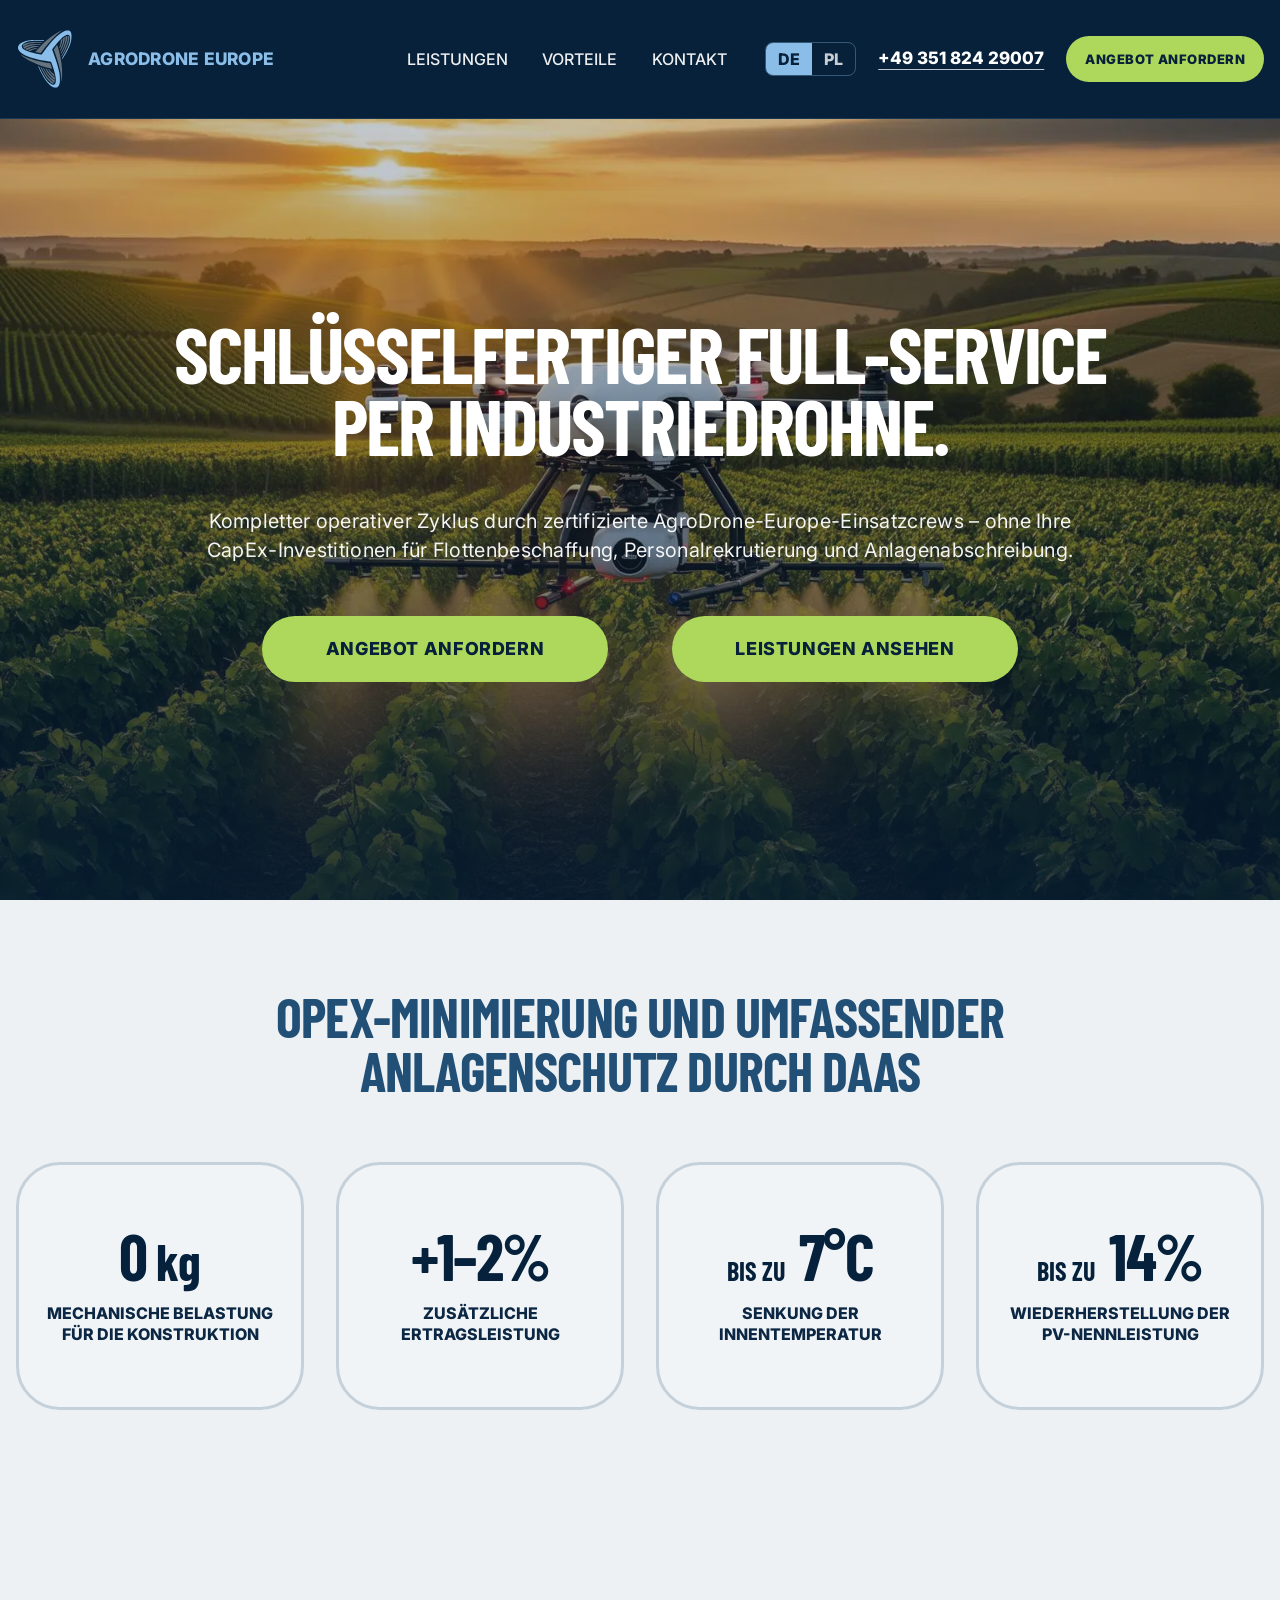
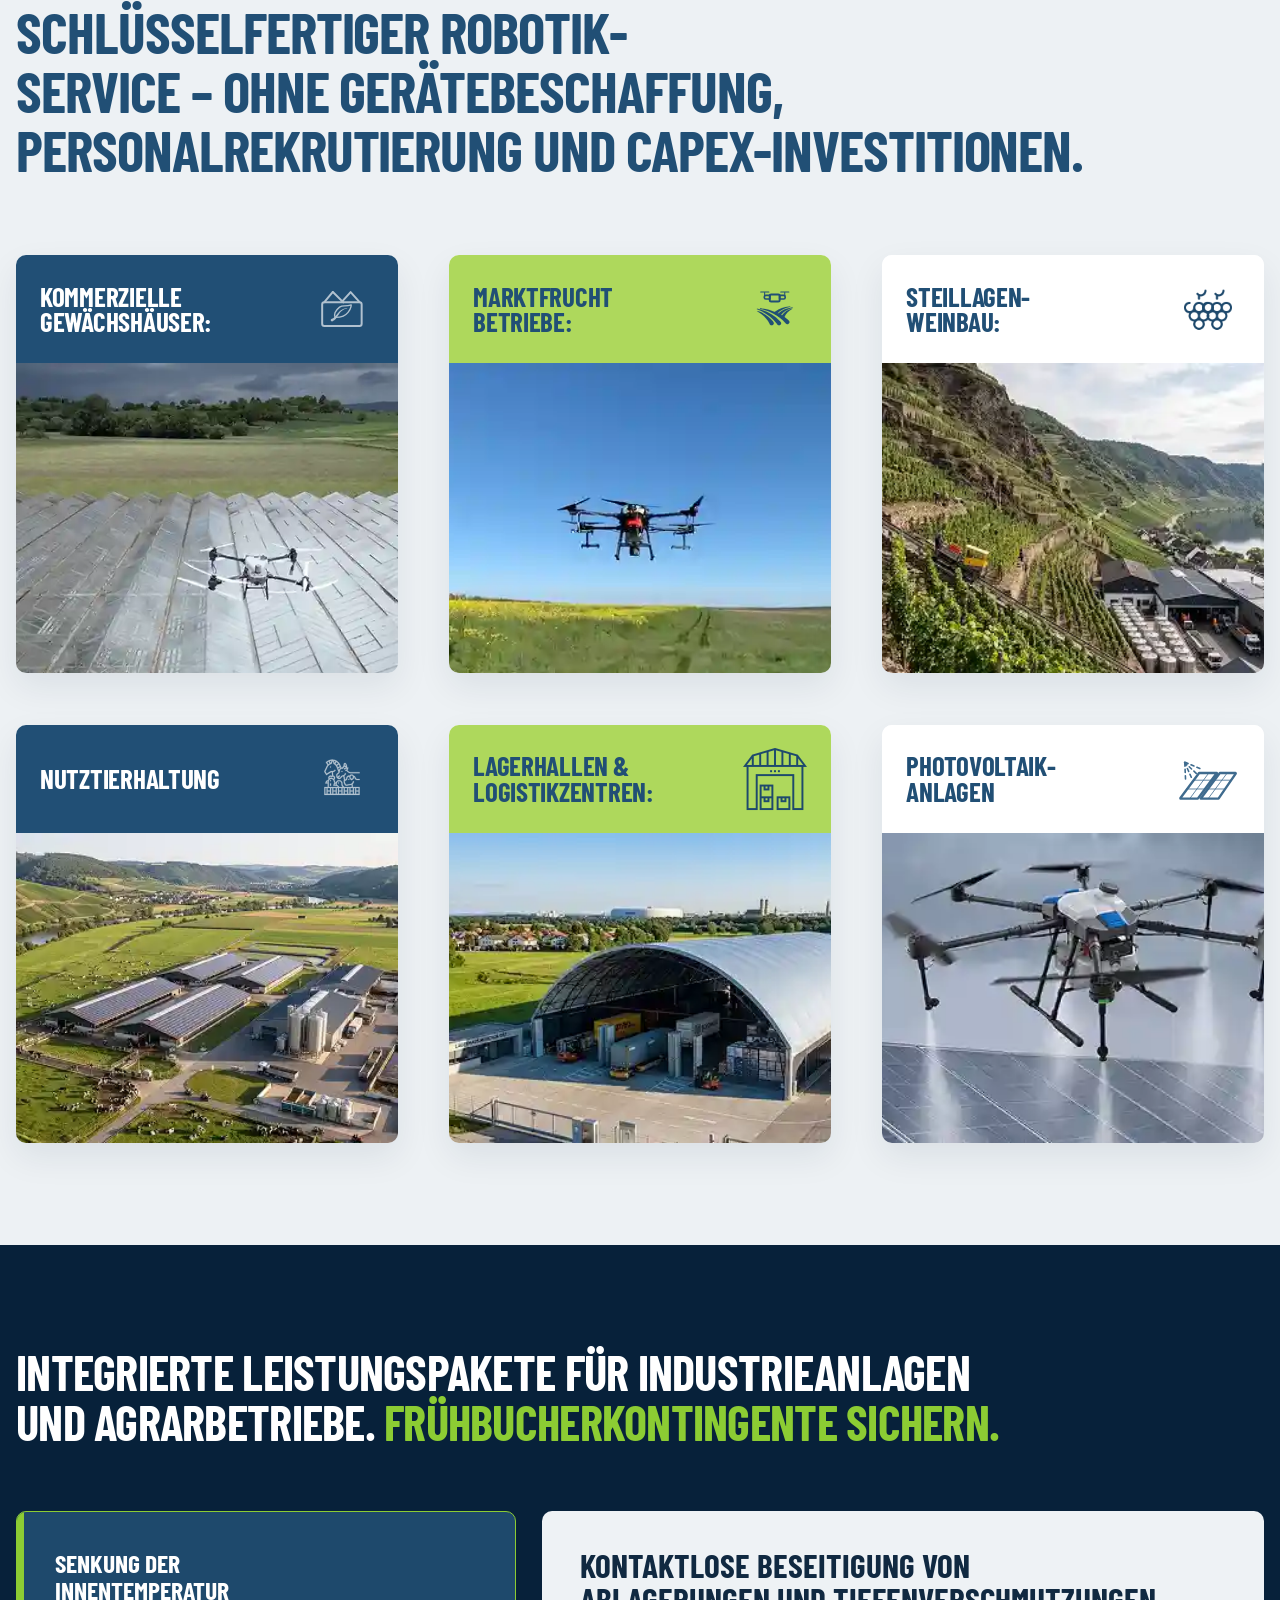
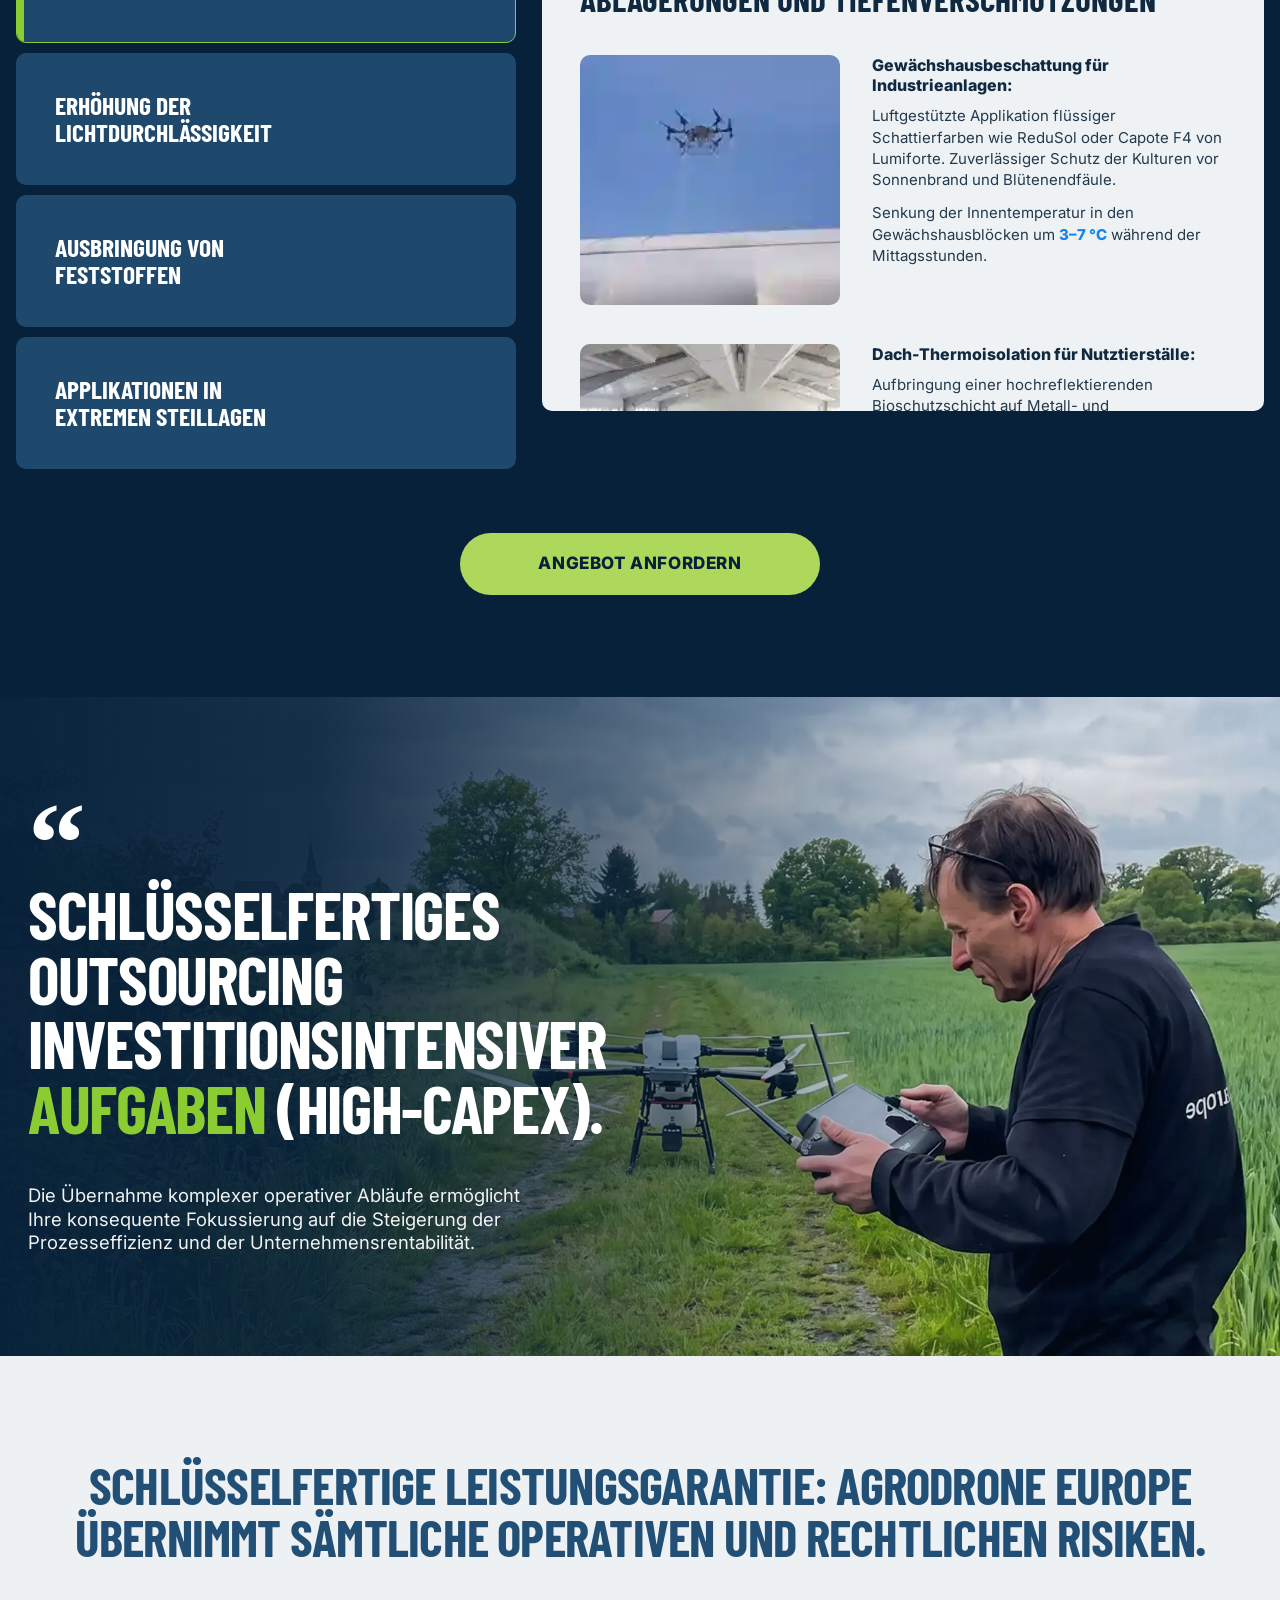
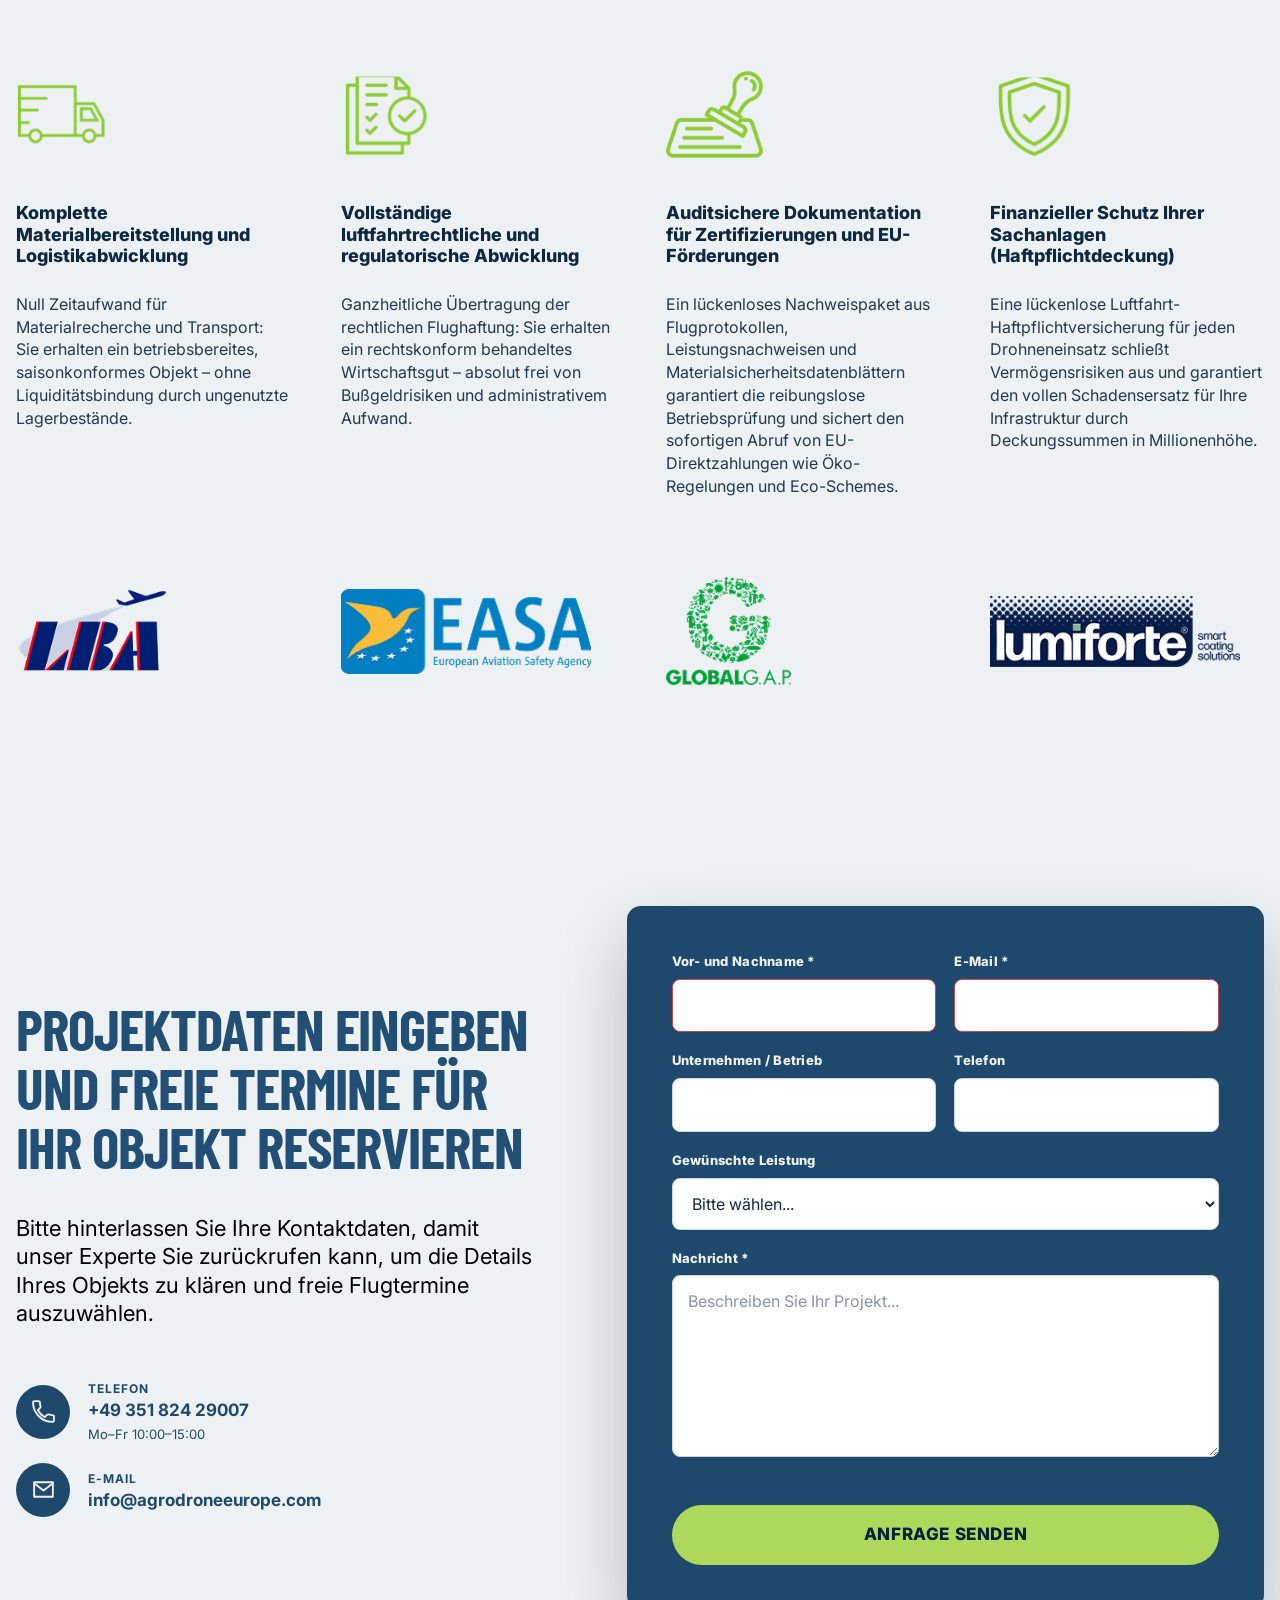
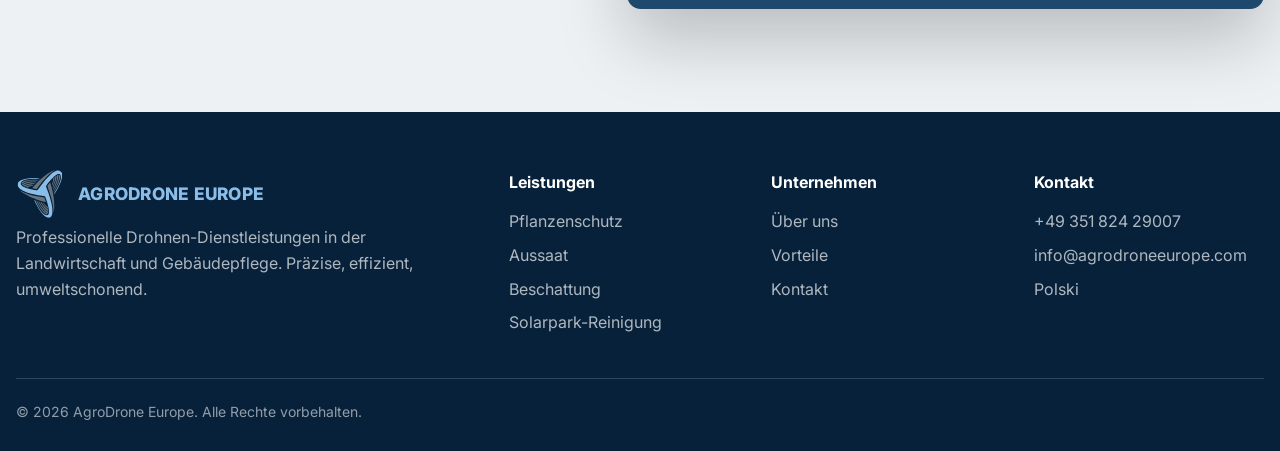
==== commit bcd76931: "Design updates Logo / Favicon / images / colors / etc. Added animations for numbers Updated navigati" ====
--- a/index.html
+++ b/index.html
@@ -30,8 +30,13 @@
     />
     <meta property="og:type" content="website" />
     <meta property="og:image" content="/assets/hero-drone.webp" />
-    <link rel="icon" href="/favicon.ico" />
-    <link rel="apple-touch-icon" href="/apple-touch-icon.png" />
+
+    <link rel="apple-touch-icon" sizes="180x180" href="/apple-touch-icon_de.png">
+    <link rel="icon" type="image/svg+xml" href="/favicon_de.svg">
+    <link rel="icon" type="image/png" sizes="32x32" href="/favicon-32x32_de.png">
+    <link rel="icon" type="image/png" sizes="16x16" href="/favicon-16x16_de.png">
+    <link rel="manifest" href="/site.webmanifest">
+    
     <link rel="preload" href="/assets/logo.webp" as="image" />
 
     <link rel="preconnect" href="https://fonts.googleapis.com" />
@@ -68,10 +73,11 @@
         </a>
 
         <nav class="desktop-nav" aria-label="Hauptnavigation">
-          <a href="#services">Leistungen</a>
-          <a href="#about">Über uns</a>
-          <a href="#benefits">Vorteile</a>
-          <a href="#contact">Kontakt</a>
+          <a href="#leistungen">Leistungen</a>
+          <!-- <a href="#einsatzbereiche">Einsatzbereiche</a>
+          <a href="#daas-modell">DAAS-Modell</a> -->
+          <a href="#vorteile">Vorteile</a>
+          <a href="#kontakt">Kontakt</a>
         </nav>
 
         <div class="header-actions">
@@ -84,7 +90,7 @@
             +49 351 824 29007
           </a>
 
-          <a class="btn btn-header" href="#contact">
+          <a class="btn btn-header" href="#kontakt">
             Angebot anfordern
           </a>
         </div>
@@ -107,10 +113,12 @@
         data-mobile-nav
         aria-label="Mobile Navigation"
       >
-        <a href="#services">Leistungen</a>
-        <a href="#about">Über uns</a>
-        <a href="#benefits">Vorteile</a>
-        <a href="#contact">Kontakt</a>
+        <a href="#leistungen">Leistungen</a>
+        <!-- <a href="#einsatzbereiche">Einsatzbereiche</a>
+        <a href="#daas-modell">DAAS-Modell</a> -->
+        <a href="#vorteile">Vorteile</a>
+        <a href="#kontakt">Kontakt</a>
+
         <a href="/pl/" lang="pl">Polski</a>
 
         <a class="mobile-phone" href="tel:+4935182429007">
@@ -148,11 +156,11 @@
           </p>
 
           <div class="hero-buttons">
-            <a class="btn btn-primary hero-cta" href="#contact">
+            <a class="btn btn-primary hero-cta" href="#kontakt">
               Angebot anfordern
             </a>
 
-            <a class="btn btn-primary hero-cta" href="#services-tabs-section">
+            <a class="btn btn-primary hero-cta" href="#leistungen">
               Leistungen ansehen
             </a>
           </div>
@@ -165,7 +173,7 @@
             OPEX-Minimierung und umfassender Anlagenschutz durch DAAS
           </h2>
 
-          <div class="numbers-grid">
+          <div class="numbers-grid" data-reveal>
             <article class="number-card">
               <strong class="number-value">
                 <span class="number-main">0</span>
@@ -216,7 +224,7 @@
         </div>
       </section>
 
-      <section class="industries-section" aria-labelledby="industries-title">
+      <section id="einsatzbereiche" class="industries-section" aria-labelledby="industries-title">
         <div class="container">
           <h2 id="industries-title" class="industries-title">
             Schlüsselfertiger Robotik-Service – ohne Gerätebeschaffung,
@@ -607,7 +615,7 @@
       </section>
 
       <section
-        id="services-tabs-section"
+        id="leistungen"
         class="services-tabs-section"
         aria-labelledby="services-tabs-title"
         data-tabs
@@ -970,14 +978,14 @@
           </div>
 
           <div class="services-tabs-action">
-            <a class="btn services-tabs-button" href="#contact">
+            <a class="btn services-tabs-button" href="#kontakt">
               Angebot anfordern
             </a>
           </div>
         </div>
       </section>
 
-      <section class="outsourcing-cta" aria-labelledby="outsourcing-cta-title">
+      <section id="daas-modell" class="outsourcing-cta" aria-labelledby="outsourcing-cta-title">
         <div class="outsourcing-cta__media" aria-hidden="true">
           <img
             src="/assets/cta-outsourcing.webp"
@@ -1011,7 +1019,7 @@
         </div>
       </section>
 
-      <section class="guarantees-section" aria-labelledby="guarantees-title">
+      <section id="vorteile" class="guarantees-section" aria-labelledby="guarantees-title">
         <div class="container">
           <h2 id="guarantees-title" class="guarantees-title">
             Schlüsselfertige Leistungsgarantie: AgroDrone Europe übernimmt sämtliche
@@ -1196,20 +1204,17 @@
         </div>
       </section>
 
-      <section id="contact" class="contact-section" aria-labelledby="contact-title">
+      <section id="kontakt" class="contact-section" aria-labelledby="contact-title">
         <div class="container contact-section__grid">
           <div class="contact-section__content">
-            <span class="contact-section__eyebrow">Kontakt</span>
+            <!-- <span class="contact-section__eyebrow">Kontakt</span> -->
 
             <h2 id="contact-title">
-              Bereit für den nächsten
-              <span>effizienten Einsatz?</span>
+              Projektdaten eingeben und freie Termine für Ihr Objekt reservieren
             </h2>
 
             <p class="contact-section__lead">
-              Kontaktieren Sie uns für eine unverbindliche Beratung. Wir erstellen
-              ein individuelles Angebot auf Basis Ihrer Fläche, Anwendung und
-              betrieblichen Anforderungen.
+              Bitte hinterlassen Sie Ihre Kontaktdaten, damit unser Experte Sie zurückrufen kann, um die Details Ihres Objekts zu klären und freie Flugtermine auszuwählen. 
             </p>
 
             <div class="contact-section__details">
@@ -1395,11 +1400,11 @@
           <div>
             <a class="logo" href="/"
               ><img
-                src="/assets/logo.webp"
+                src="/assets/logo-mark-blue.svg"
                 alt="AgroDrone Europe"
                 width="48"
                 height="48"
-              /><span>AgroDrone Europe</span></a
+              /><span class="logo-name">AgroDrone Europe</span></a
             >
             <p>
               Professionelle Drohnen-Dienstleistungen in der Landwirtschaft und
@@ -1420,7 +1425,7 @@
             <ul>
               <li><a href="#about">Über uns</a></li>
               <li><a href="#benefits">Vorteile</a></li>
-              <li><a href="#contact">Kontakt</a></li>
+              <li><a href="#kontakt">Kontakt</a></li>
             </ul>
           </div>
           <div>
--- a/style_de.css
+++ b/style_de.css
@@ -39,6 +39,7 @@
   color: var(--text);
   background: var(--bg);
   line-height: 1.6;
+  overflow-x: hidden;
 }
 
 img,
@@ -186,9 +187,9 @@
 
 .lang a,
 .lang span {
-  padding: 7px 9px;
+  padding: 8px 12px;
   color: rgba(255, 255, 255, 0.78);
-  font-size: 12px;
+  font-size: 16px;
   font-weight: 800;
   line-height: 1;
 }
@@ -1042,14 +1043,23 @@
 /* Numbers */
 
 .numbers-section {
+  --numbers-bg: #edf1f4;
+  --numbers-heading: #214f75;
+  --numbers-text: #06213c;
+  --numbers-border: #c5d1da;
+  --numbers-card-bg: rgba(255, 255, 255, 0.22);
+  --numbers-card-hover-bg: rgba(255, 255, 255, 0.72);
+  --numbers-hover-border: #7fa1bc;
+
   padding: clamp(72px, 7vw, 118px) 0;
-  background: #edf1f4;
+  overflow: hidden;
+  background: var(--numbers-bg);
 }
 
 .numbers-title {
   max-width: 1620px;
   margin: 0 auto clamp(54px, 5vw, 88px);
-  color: #214f75;
+  color: var(--numbers-heading);
   font-family:
     "Barlow Condensed",
     "Arial Narrow",
@@ -1070,16 +1080,52 @@
 }
 
 .number-card {
+  position: relative;
+  isolation: isolate;
   min-height: 248px;
   display: flex;
   flex-direction: column;
   align-items: center;
   justify-content: center;
   padding: 32px 22px;
-  color: #06213c;
-  border: 3px solid #c5d1da;
+  overflow: hidden;
+  color: var(--numbers-text);
+  background: var(--numbers-card-bg);
+  border: 3px solid var(--numbers-border);
   border-radius: 44px;
   text-align: center;
+  transform: translateZ(0);
+  transition:
+    transform 280ms cubic-bezier(0.22, 1, 0.36, 1),
+    border-color 280ms ease,
+    background-color 280ms ease,
+    box-shadow 280ms ease;
+}
+
+/*
+ * Decorative highlight.
+ * It is static by default and only becomes visible on hover.
+ */
+.number-card::before {
+  content: "";
+  position: absolute;
+  z-index: -1;
+  top: -45%;
+  left: 50%;
+  width: 85%;
+  aspect-ratio: 1;
+  border-radius: 50%;
+  background: radial-gradient(
+    circle,
+    rgba(89, 142, 182, 0.18) 0%,
+    rgba(89, 142, 182, 0) 70%
+  );
+  opacity: 0;
+  pointer-events: none;
+  transform: translate3d(-50%, 18px, 0) scale(0.82);
+  transition:
+    opacity 320ms ease,
+    transform 420ms cubic-bezier(0.22, 1, 0.36, 1);
 }
 
 .number-value {
@@ -1095,6 +1141,7 @@
   font-weight: 700;
   line-height: 0.9;
   white-space: nowrap;
+  transition: transform 280ms cubic-bezier(0.22, 1, 0.36, 1);
 }
 
 .number-value-inline {
@@ -1122,6 +1169,66 @@
   font-weight: 800;
   line-height: 1.35;
   text-transform: uppercase;
+  transition:
+    transform 280ms cubic-bezier(0.22, 1, 0.36, 1),
+    opacity 280ms ease;
+}
+
+/* Entrance animation */
+
+.js [data-reveal] .number-card {
+  opacity: 0;
+  transform: translate3d(0, 30px, 0) scale(0.985);
+}
+
+.js [data-reveal].is-visible .number-card {
+  opacity: 1;
+  transform: translate3d(0, 0, 0) scale(1);
+  transition:
+    opacity 560ms ease,
+    transform 620ms cubic-bezier(0.22, 1, 0.36, 1),
+    border-color 280ms ease,
+    background-color 280ms ease,
+    box-shadow 280ms ease;
+}
+
+.js [data-reveal].is-visible .number-card:nth-child(2) {
+  transition-delay: 80ms;
+}
+
+.js [data-reveal].is-visible .number-card:nth-child(3) {
+  transition-delay: 160ms;
+}
+
+.js [data-reveal].is-visible .number-card:nth-child(4) {
+  transition-delay: 240ms;
+}
+
+/* Desktop/pointer hover only */
+
+@media (hover: hover) and (pointer: fine) {
+  .number-card:hover {
+    background: var(--numbers-card-hover-bg);
+    border-color: var(--numbers-hover-border);
+    box-shadow:
+      0 22px 50px rgba(33, 79, 117, 0.12),
+      0 6px 18px rgba(6, 33, 60, 0.07);
+    transform: translate3d(0, -8px, 0);
+  }
+
+  .number-card:hover::before {
+    opacity: 1;
+    transform: translate3d(-50%, 0, 0) scale(1);
+  }
+
+  .number-card:hover .number-value {
+    transform: translate3d(0, -3px, 0);
+  }
+
+  .number-card:hover .number-label {
+    opacity: 0.88;
+    transform: translate3d(0, 2px, 0);
+  }
 }
 
 @media (max-width: 1100px) {
@@ -1170,6 +1277,28 @@
 
   .number-label {
     font-size: 16px;
+  }
+
+  /*
+   * Shorter reveal distance on small screens.
+   */
+  .js [data-reveal] .number-card {
+    transform: translate3d(0, 18px, 0) scale(0.99);
+  }
+}
+
+/* Accessibility */
+
+@media (prefers-reduced-motion: reduce) {
+  .number-card,
+  .number-card::before,
+  .number-value,
+  .number-label,
+  .js [data-reveal] .number-card,
+  .js [data-reveal].is-visible .number-card {
+    opacity: 1;
+    transform: none;
+    transition: none;
   }
 }
 
@@ -2115,7 +2244,7 @@
 .contact-section {
   padding: clamp(80px, 8vw, 132px) 0;
   color: #fff;
-  background: #07213a;
+  background: #EDF1F4;
 }
 
 .contact-section__grid {
@@ -2141,15 +2270,14 @@
 
 .contact-section h2 {
   margin: 0;
-  color: #fff;
-  font-family:
-    "Barlow Condensed",
-    "Arial Narrow",
-    sans-serif;
-  font-size: clamp(52px, 5.2vw, 90px);
+  color: #214f75;
+  font-family: "Barlow Condensed",
+  "Arial Narrow",
+  sans-serif;
+  font-size: clamp(42px, 4.5vw, 74px);
   font-weight: 700;
-  line-height: 0.96;
-  letter-spacing: -0.02em;
+  line-height: 1.02;
+  letter-spacing: -0.018em;
   text-transform: uppercase;
   text-wrap: balance;
 }
@@ -2162,9 +2290,9 @@
 .contact-section__lead {
   max-width: 590px;
   margin: clamp(28px, 3vw, 44px) 0 0;
-  color: rgba(255, 255, 255, 0.8);
-  font-size: clamp(17px, 1.25vw, 21px);
-  line-height: 1.5;
+  color: #000000;
+  font-size: clamp(22px, 1.5vw, 36px);
+  line-height: 1.3;
 }
 
 .contact-section__details {
@@ -2178,7 +2306,7 @@
   gap: 18px;
   align-items: center;
   width: fit-content;
-  color: #fff;
+  color: #1E496C;
 }
 
 .contact-detail__icon {
@@ -2187,8 +2315,8 @@
   display: grid;
   place-items: center;
   flex: 0 0 auto;
-  color: #07213a;
-  background: #8ccc33;
+  color: #EDF1F4;
+  background: #1E496C;
   border-radius: 50%;
 }
 
@@ -2196,7 +2324,7 @@
   width: 25px;
   height: 25px;
   fill: none;
-  stroke: currentColor;
+  stroke: #EDF1F4;
   stroke-width: 1.8;
   stroke-linecap: round;
   stroke-linejoin: round;
@@ -2210,7 +2338,7 @@
 
 .contact-detail small {
   margin-bottom: 2px;
-  color: rgba(255, 255, 255, 0.58);
+  color: #1E496C;
   font-size: 12px;
   font-weight: 700;
   letter-spacing: 0.08em;
@@ -2218,29 +2346,29 @@
 }
 
 .contact-detail strong {
-  color: #fff;
+  color: #1E496C;
   font-size: clamp(17px, 1.2vw, 21px);
   line-height: 1.2;
 }
 
 .contact-detail em {
   margin-top: 3px;
-  color: rgba(255, 255, 255, 0.58);
+  color: #1E496C;
   font-size: 13px;
   font-style: normal;
 }
 
 .contact-detail:hover strong,
 .contact-detail:focus-visible strong {
-  color: #8ccc33;
+  color: var(--blue);
 }
 
 /* Contact form */
 
 .contact-form {
   padding: clamp(28px, 3.5vw, 54px);
-  color: #102941;
-  background: #eef2f5;
+  color: #EDF1F4;
+  background: #1E496C;
   border-radius: 14px;
   box-shadow: 0 30px 70px rgba(0, 0, 0, 0.22);
 }
@@ -2267,7 +2395,7 @@
 .contact-form__field label {
   display: block;
   margin-bottom: 7px;
-  color: #102941;
+  color: #EDF1F4;
   font-size: 13px;
   font-weight: 800;
   letter-spacing: 0.02em;
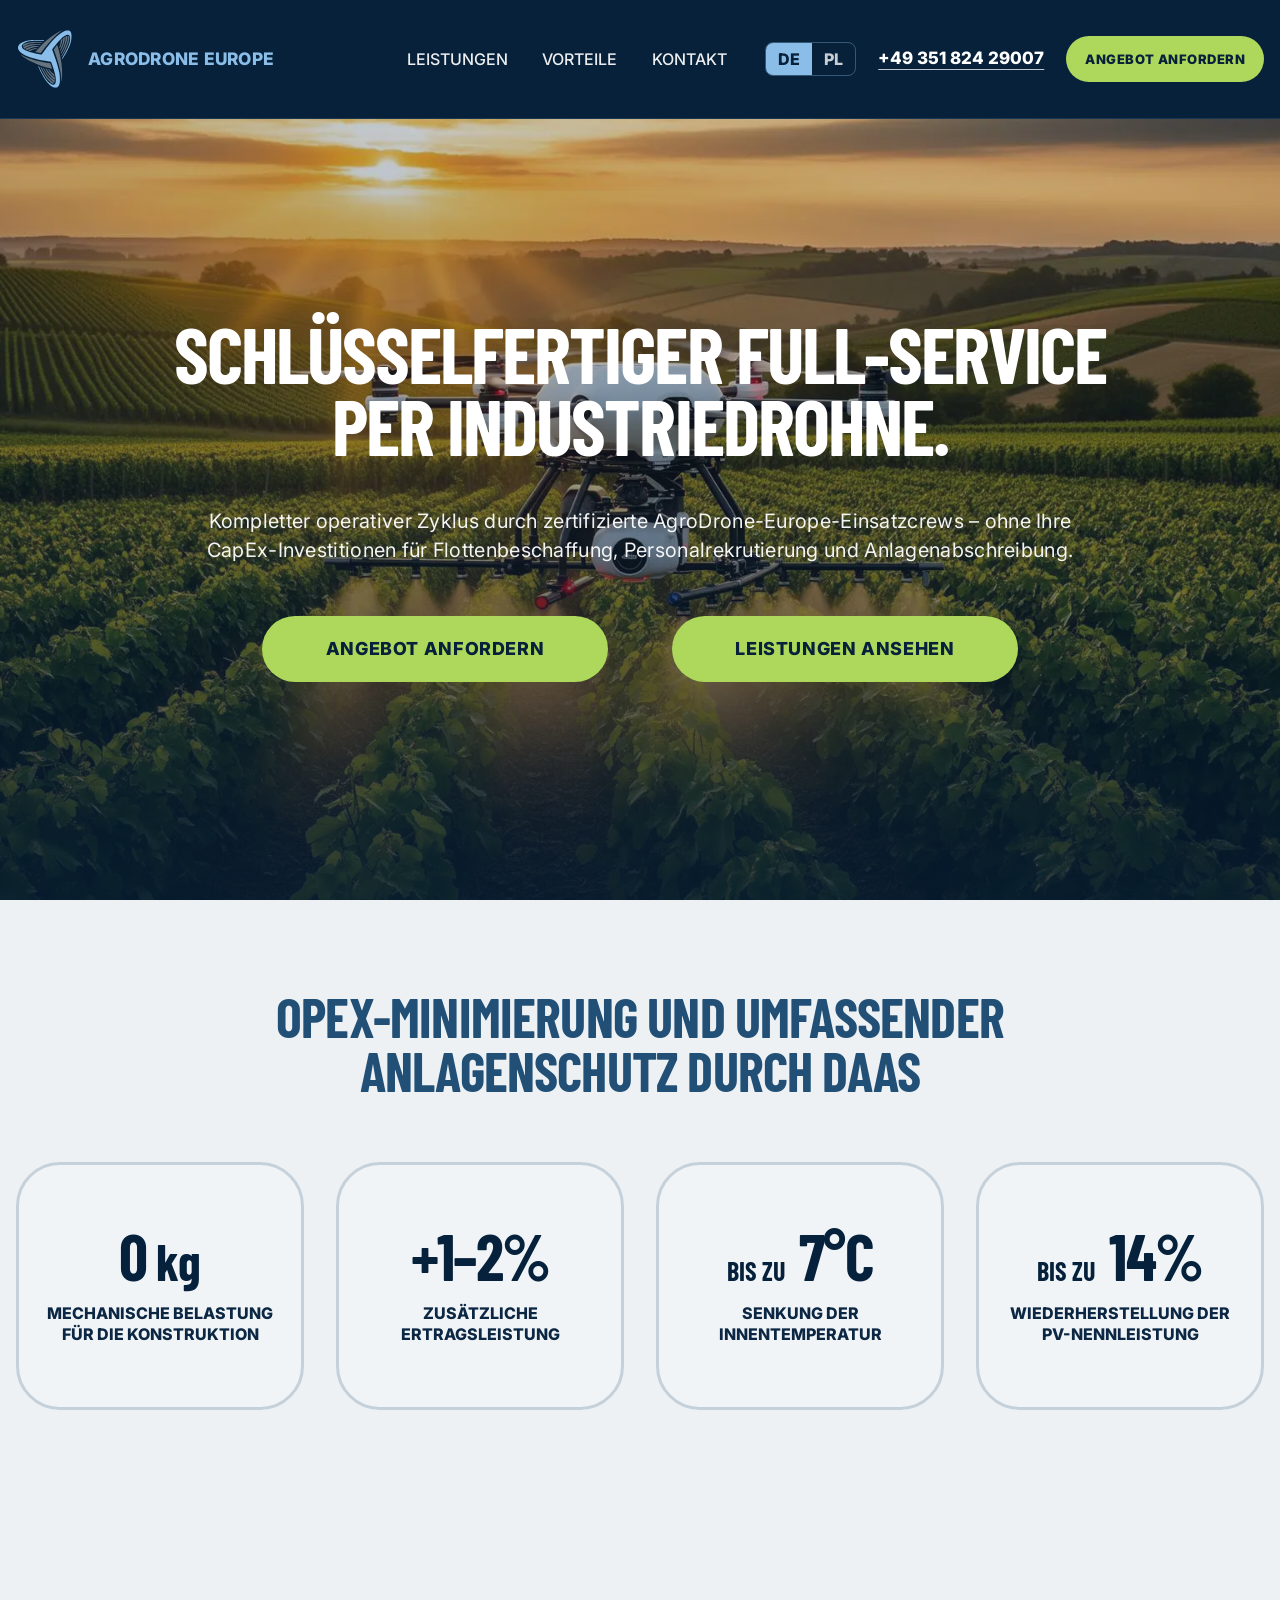
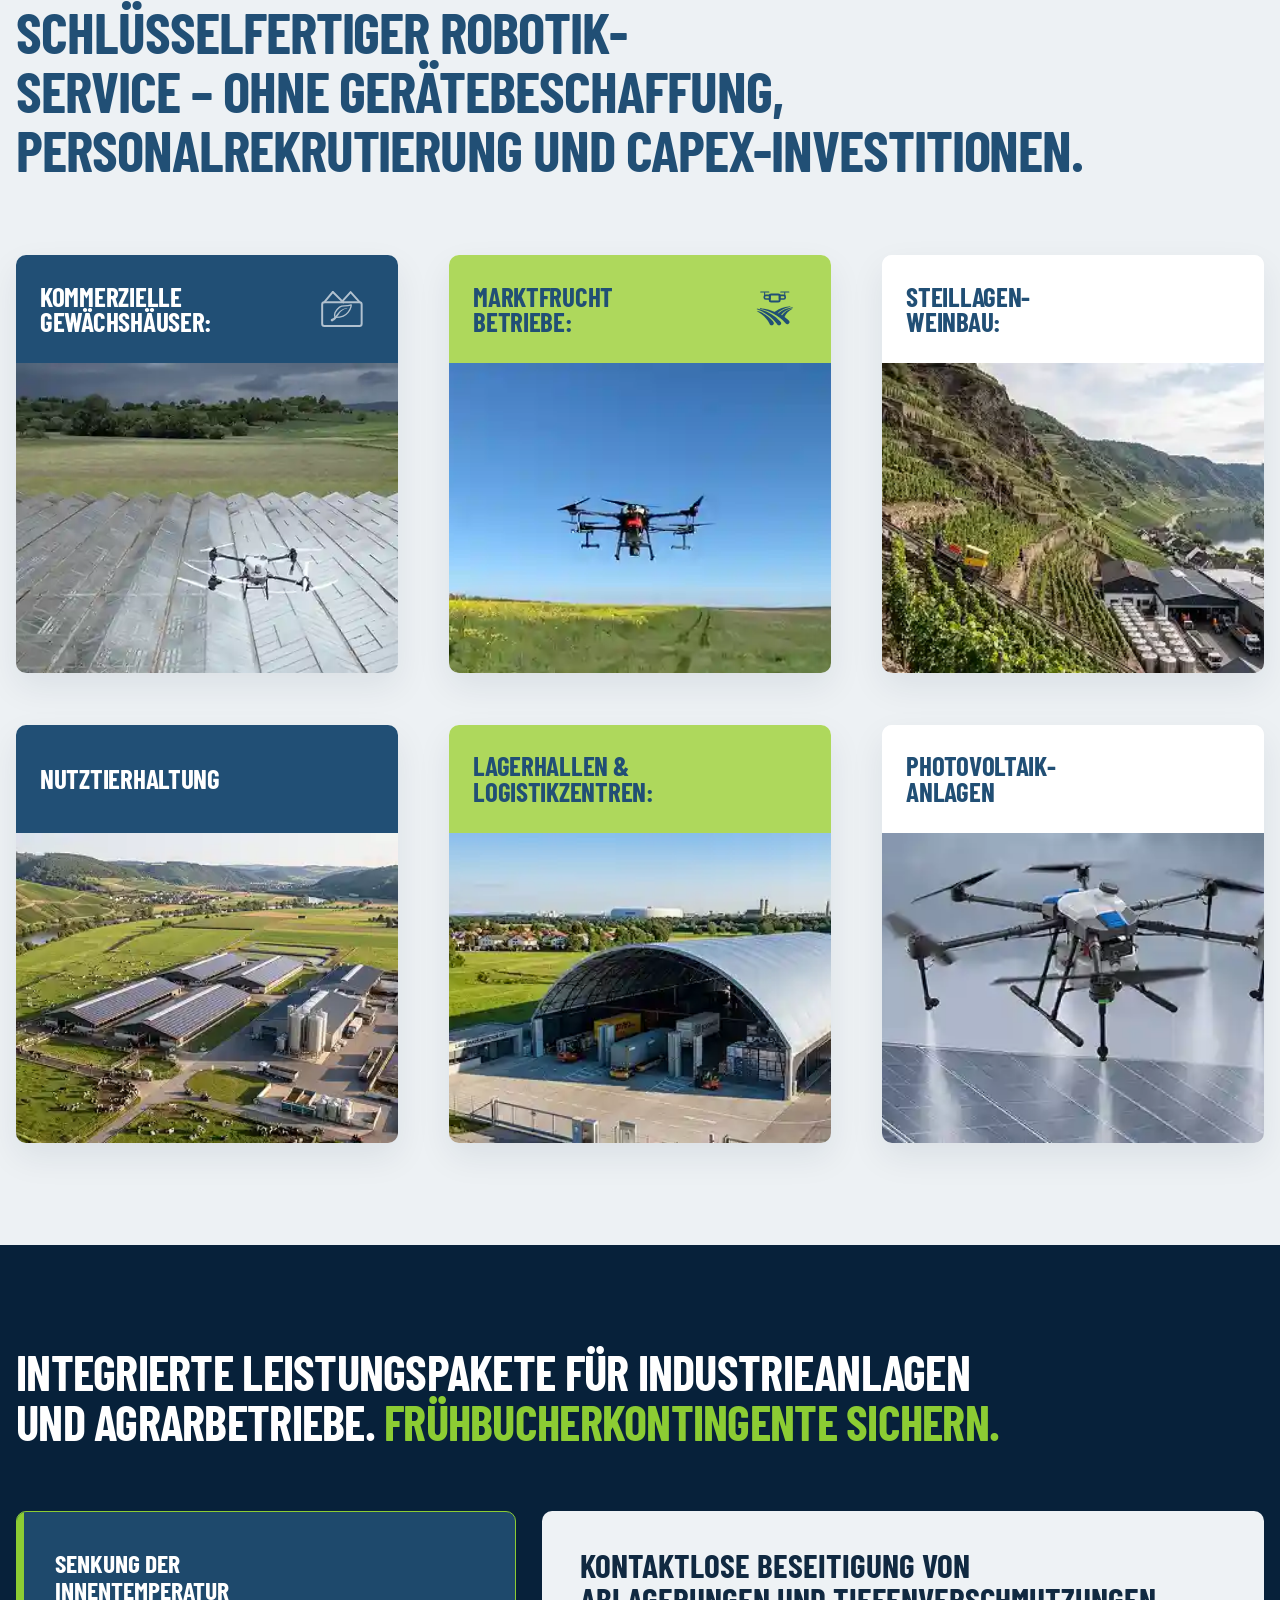
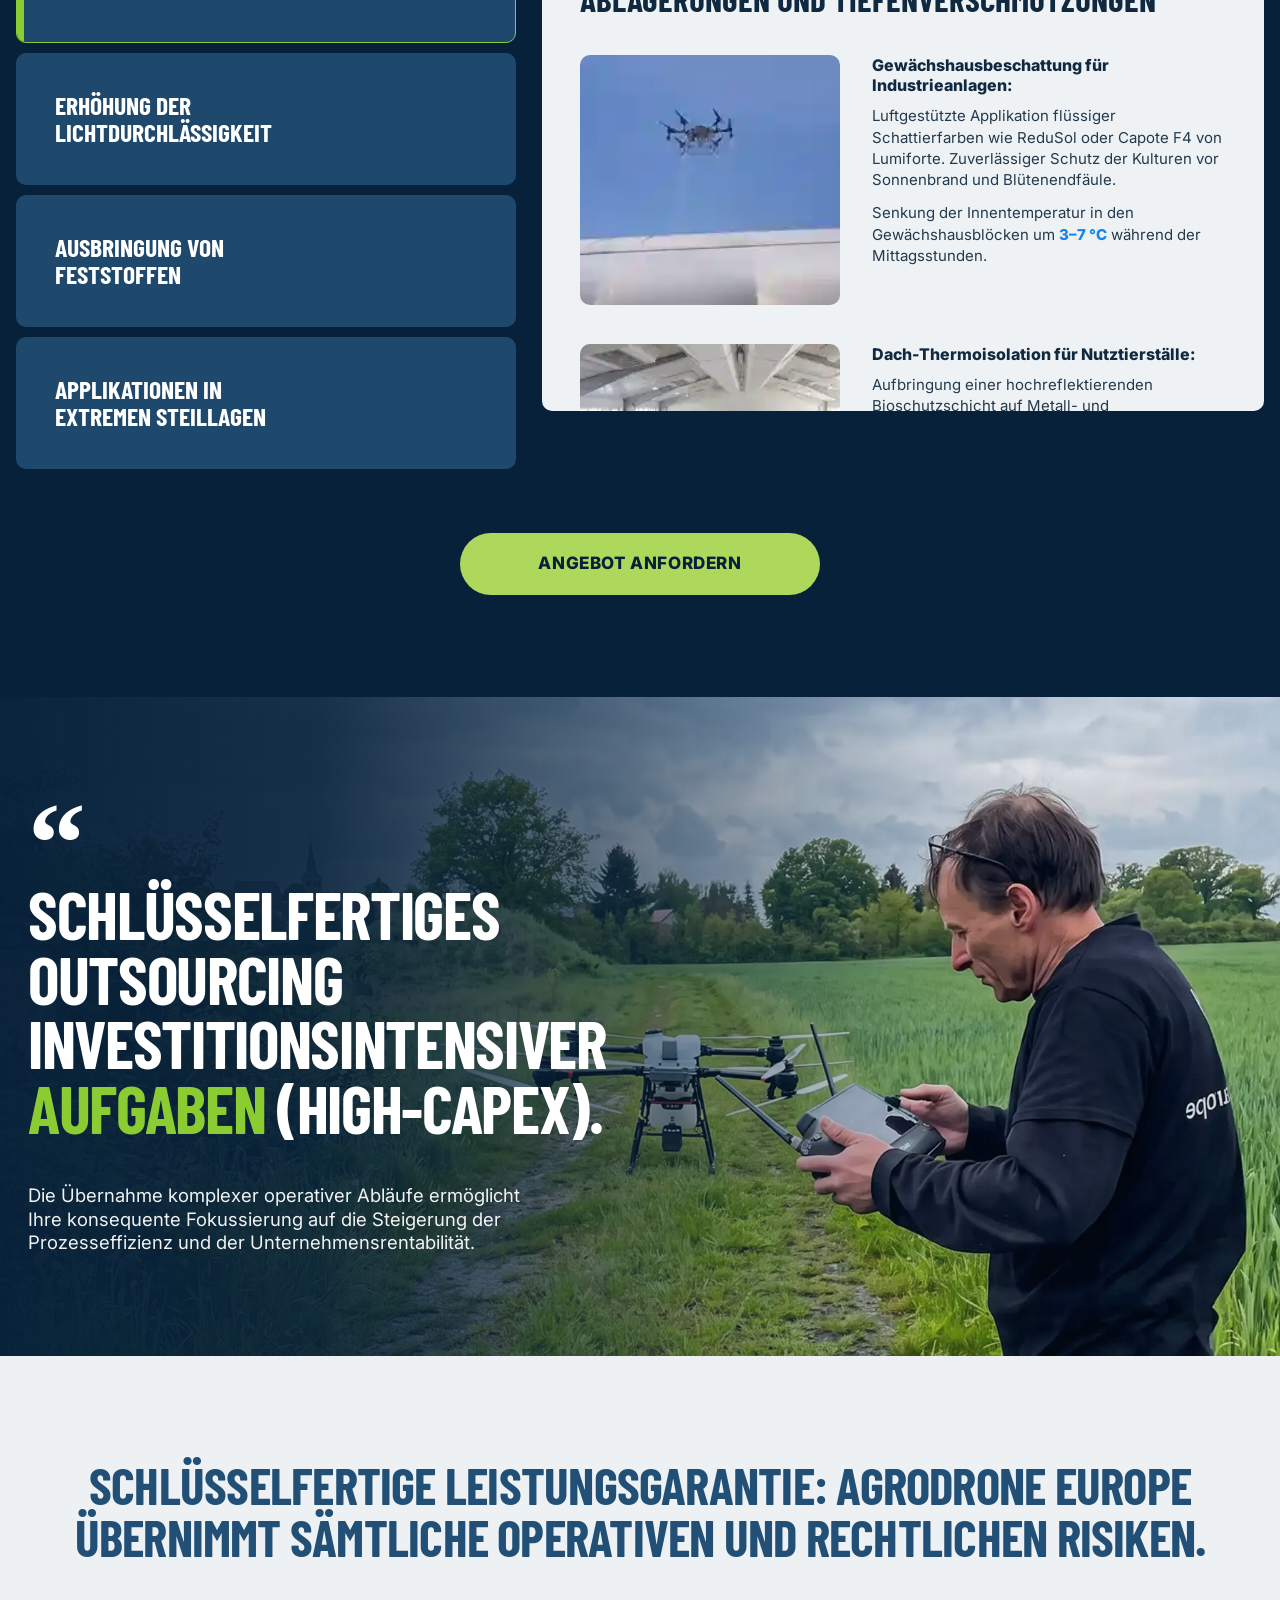
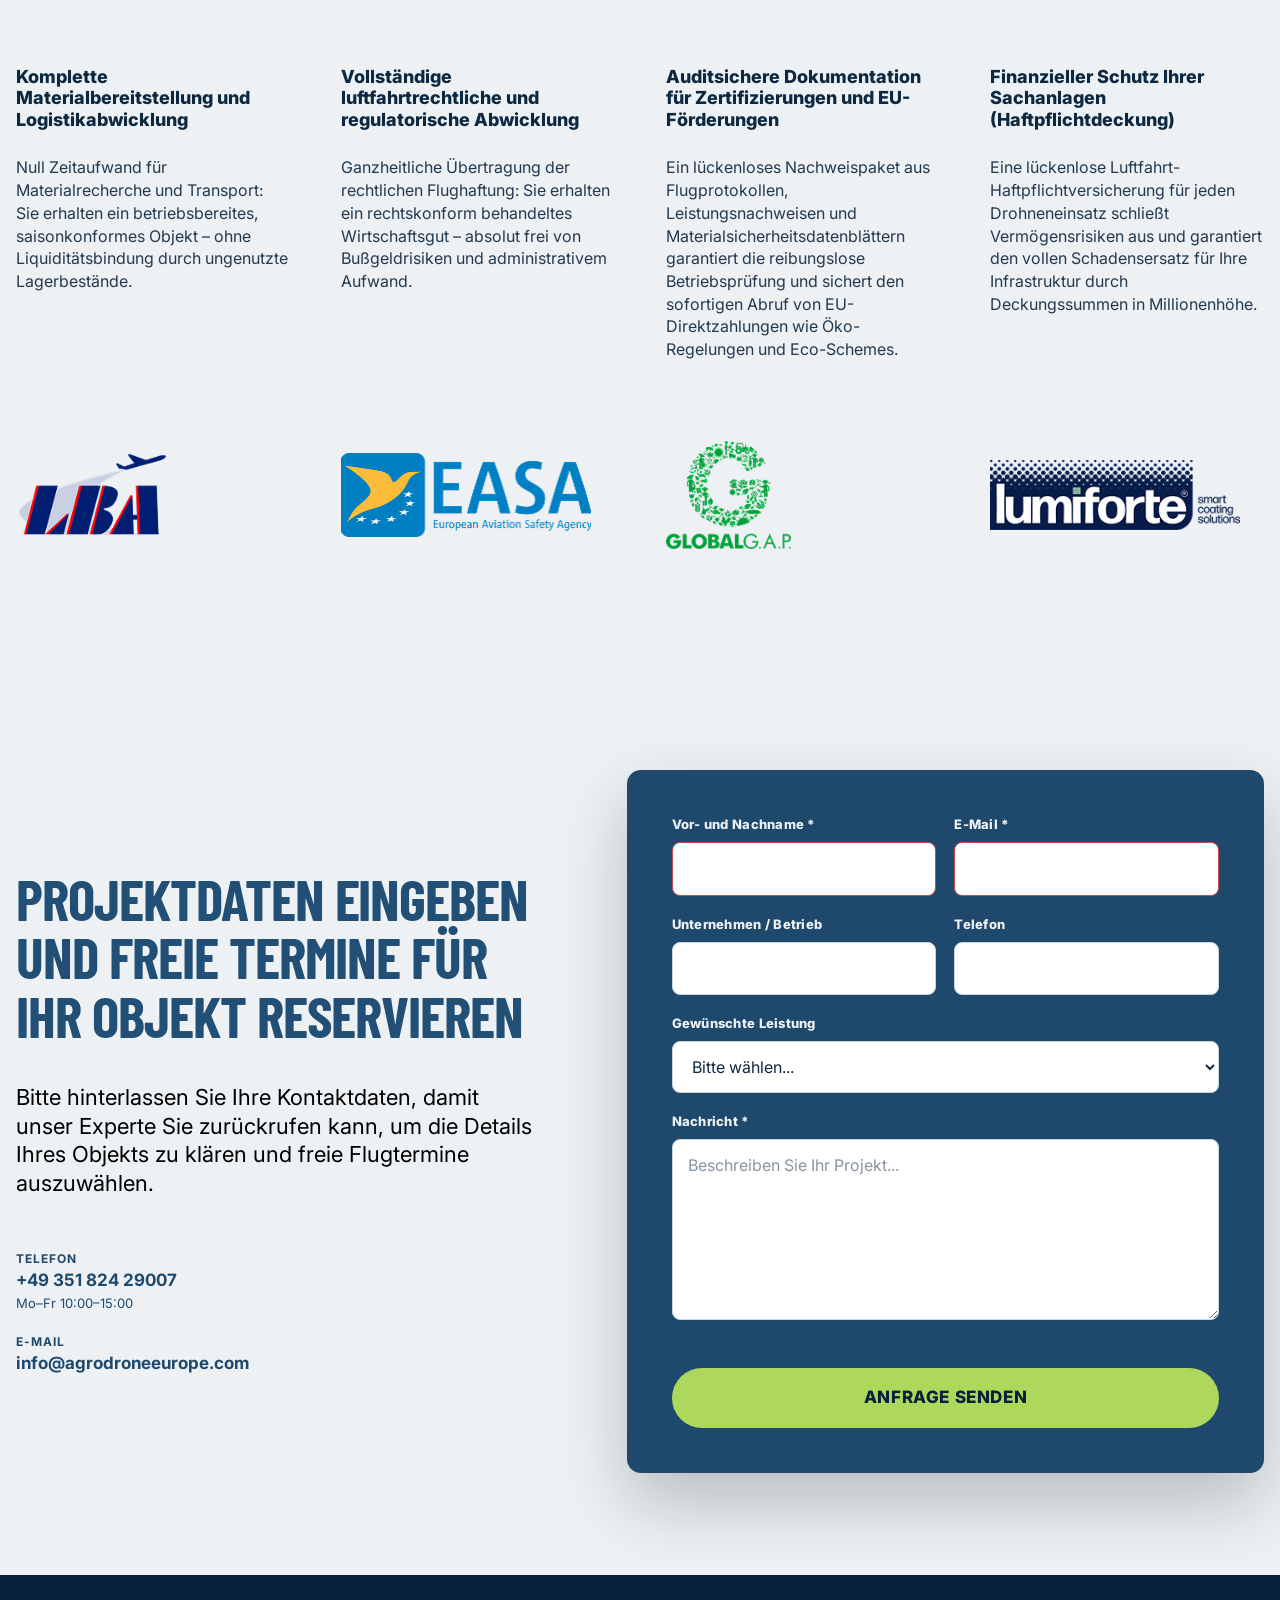
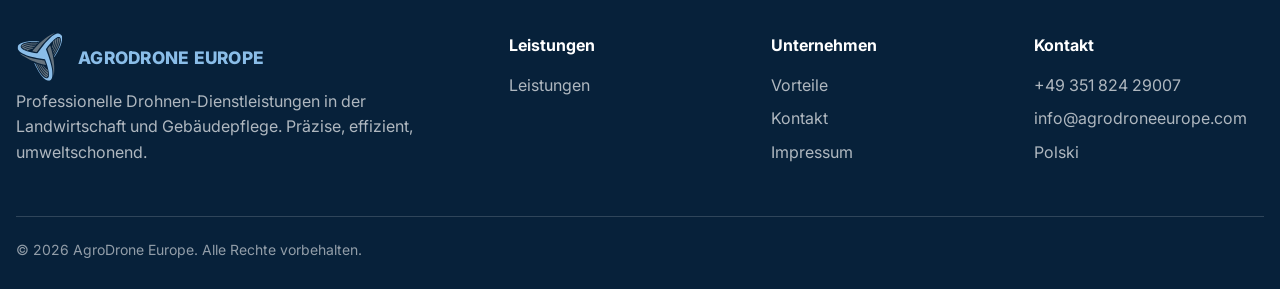
==== commit d9dc906d: "Update German footer links" ====
--- a/index.html
+++ b/index.html
@@ -340,94 +340,19 @@
                   aria-hidden="true"
                 >
                   <g color="currentColor">
-                    <path
-                      d="M84.4922 91.6687C85.1994 92.4894 86.19 92.974 87.2722 92.9907C88.3528 93.0089 89.4364 92.5577 90.2586 91.7617C91.0807 90.9657 91.5665 89.8972 91.5832 88.8165C91.6014 87.7344 91.149 86.7287 90.3516 85.9954C89.562 85.2634 88.7659 84.5546 87.9635 83.8672C73.3316 71.3794 55.2428 64.3336 36.9942 62.0032C35.9512 61.8816 34.9575 61.7824 33.9146 61.7228C33.766 61.7162 33.6171 61.7714 33.5013 61.8713C33.3855 61.9714 33.3122 62.108 33.2971 62.2559C33.282 62.4038 33.3261 62.5524 33.4193 62.6739C33.5125 62.7951 33.6471 62.8792 33.794 62.9029C34.7556 63.0703 35.734 63.2833 36.7302 63.5151C54.288 67.818 70.7112 76.7303 82.5659 89.5084C83.2173 90.212 83.8594 90.9316 84.4922 91.6687Z"
-                      fill="currentColor"
-                      stroke-width="0.2"
-                    />
-
-                    <path
-                      d="M67.6985 93.5257C68.299 94.4282 69.2205 95.0285 70.2937 95.1688C71.3651 95.3107 72.5003 94.981 73.4163 94.2781C74.3323 93.5751 74.9444 92.5638 75.0845 91.4922C75.2266 90.4192 74.8851 89.3737 74.1687 88.5603C73.5556 87.8567 72.9348 87.1729 72.3067 86.507C60.8468 74.4043 45.9654 66.7268 30.5509 63.0744C29.6682 62.8753 28.8276 62.7008 27.9366 62.5541C27.7907 62.5322 27.6376 62.5714 27.5121 62.6575C27.3865 62.744 27.2989 62.8702 27.2672 63.0142C27.2355 63.1581 27.2621 63.3095 27.3398 63.4407C27.4176 63.5715 27.5401 63.6714 27.6817 63.7127C28.4797 63.957 29.292 64.243 30.1156 64.5462C44.618 70.079 57.6313 79.4201 66.2989 91.4933C66.7752 92.158 67.2417 92.8351 67.6985 93.5257Z"
-                      fill="currentColor"
-                      stroke-width="0.2"
-                    />
-
-                    <path
-                      d="M52.9022 92.966C53.3555 93.9534 54.1694 94.6804 55.2161 94.9574C56.2599 95.236 57.4509 95.0419 58.4758 94.4474C59.5006 93.853 60.2605 92.9155 60.5369 91.8711C60.8162 90.825 60.5892 89.7576 59.9572 88.8738C59.5683 88.3192 59.1725 87.7786 58.7701 87.2508C51.4214 77.6521 41.369 71.1116 30.7102 67.3984C30.098 67.1922 29.5175 67.0087 28.8899 66.8369C28.7505 66.8013 28.5961 66.8249 28.4632 66.895C28.3302 66.9656 28.2296 67.077 28.181 67.2122C28.1323 67.3473 28.1388 67.4973 28.1963 67.6365C28.254 67.7752 28.358 67.8918 28.4881 67.9531C29.0109 68.2098 29.5491 68.5001 30.0893 68.802C39.6018 74.2627 47.5875 82.2128 52.171 91.4231C52.4229 91.9302 52.6667 92.4443 52.9022 92.966Z"
-                      fill="currentColor"
-                      stroke-width="0.2"
-                    />
-
-                    <path
-                      d="M66.1283 73.1997C65.5991 73.7737 64.8783 74.0934 64.1 74.062C63.3231 74.0322 62.5524 73.6538 61.9819 73.0365C61.4114 72.4192 61.0947 71.6211 61.1261 70.8443C61.156 70.066 61.5313 69.3725 62.1452 68.8901C62.5923 68.5337 63.0418 68.19 63.4938 67.8577C71.7325 61.8289 81.4596 58.8103 91.077 58.1976C91.6271 58.1684 92.1474 58.15 92.6995 58.1524C92.8044 58.1544 92.9077 58.2005 92.9864 58.2758C93.0651 58.3514 93.1127 58.4499 93.119 58.5545C93.1254 58.6591 93.0901 58.7626 93.0211 58.8472C92.9521 58.9314 92.8551 58.9897 92.7513 59.0044C92.2536 59.0819 91.7408 59.1827 91.2206 59.2926C82.0369 61.3449 73.423 65.761 67.1491 72.1235C66.8041 72.4742 66.4639 72.8326 66.1283 73.1997Z"
-                      fill="currentColor"
-                      stroke-width="0.2"
-                    />
-
-                    <path
-                      d="M73.5023 76.3611C73.0531 76.9998 72.3809 77.4108 71.605 77.4798C70.8308 77.5502 70.0163 77.2729 69.3694 76.7328C68.7225 76.1926 68.3043 75.4407 68.2354 74.6664C68.1649 73.8906 68.4494 73.1558 68.9977 72.5999C69.3864 72.1996 69.7793 71.8123 70.1757 71.4376C77.4209 64.5949 86.7139 60.871 95.9766 59.8374C96.5043 59.7842 97.0108 59.7423 97.5446 59.7223C97.6493 59.7201 97.7542 59.7619 97.8359 59.8337C97.9176 59.9058 97.9693 60.0019 97.9802 60.1059C97.991 60.2099 97.9603 60.3146 97.8953 60.402C97.8303 60.4891 97.7362 60.5518 97.6334 60.5713C97.162 60.6682 96.6672 60.7917 96.1754 60.9237C87.4332 63.3702 79.4903 68.3899 74.3361 75.2124C74.0527 75.5869 73.7746 75.9697 73.5023 76.3611Z"
-                      fill="currentColor"
-                      stroke-width="0.2"
-                    />
-
-                    <path
-                      d="M81.5971 78.8688C81.3212 79.6012 80.7744 80.1614 80.0342 80.4047C79.2964 80.6492 78.4258 80.5568 77.6566 80.1694C76.8874 79.7819 76.2949 79.1373 76.0523 78.399C75.8071 77.6594 75.9318 76.8865 76.356 76.2289C76.5929 75.8514 76.8355 75.4841 77.0831 75.1268C81.6117 68.5789 88.3523 64.3511 95.3717 62.387C95.7715 62.2795 96.1582 62.1833 96.5719 62.1003C96.6727 62.0821 96.7819 62.1069 96.8735 62.1633C96.9652 62.22 97.0319 62.3037 97.0606 62.4019C97.0894 62.5 97.0784 62.6065 97.0318 62.7037C96.9851 62.8006 96.9067 62.8804 96.812 62.9195C96.4758 63.0661 96.1157 63.2403 95.7665 63.4183C89.5241 66.6746 84.4434 71.879 81.987 77.8672C81.8512 78.1958 81.7211 78.5296 81.5971 78.8688Z"
-                      fill="currentColor"
-                      stroke-width="0.2"
-                    />
-
-                    <rect
-                      x="52.6426"
-                      y="34.2559"
-                      width="19.5742"
-                      height="14.0875"
-                      rx="2.66921"
-                      stroke="currentColor"
-                      stroke-width="3.85553"
-                      stroke-linejoin="round"
-                    />
-
-                    <path
-                      d="M44.9287 36.1816H52.9365V43.2998H44.9287C43.2909 43.2996 41.9629 41.9718 41.9629 40.334V39.1475C41.9631 37.5097 43.291 36.1818 44.9287 36.1816Z"
-                      stroke="currentColor"
-                      stroke-width="3.26237"
-                      stroke-linejoin="round"
-                    />
-
-                    <path
-                      d="M80.0791 36.1816H72.0713V43.2998H80.0791C81.7169 43.2996 83.0449 41.9718 83.0449 40.334V39.1475C83.0448 37.5097 81.7168 36.1818 80.0791 36.1816Z"
-                      stroke="currentColor"
-                      stroke-width="3.26237"
-                      stroke-linejoin="round"
-                    />
-
-                    <path
-                      d="M34.8466 29.3624H50.8619"
-                      stroke="currentColor"
-                      stroke-width="2.07605"
-                      stroke-linecap="round"
-                    />
-
-                    <path
-                      d="M74.2958 29.3624H90.3111"
-                      stroke="currentColor"
-                      stroke-width="2.07605"
-                      stroke-linecap="round"
-                    />
-
-                    <path
-                      d="M82.2817 36.0567L82.1741 30.5696"
-                      stroke="currentColor"
-                      stroke-width="2.07605"
-                      stroke-linecap="round"
-                    />
-
-                    <path
-                      d="M42.6879 36.0567L42.5803 30.5696"
-                      stroke="currentColor"
-                      stroke-width="2.07605"
-                      stroke-linecap="round"
-                    />
+                    <path d="M84.4922 91.6687C85.1994 92.4894 86.19 92.974 87.2722 92.9907C88.3528 93.0089 89.4364 92.5577 90.2586 91.7617C91.0807 90.9657 91.5665 89.8972 91.5832 88.8165C91.6014 87.7344 91.149 86.7287 90.3516 85.9954C89.562 85.2634 88.7659 84.5546 87.9635 83.8672C73.3316 71.3794 55.2428 64.3336 36.9942 62.0032C35.9512 61.8816 34.9575 61.7824 33.9146 61.7228C33.766 61.7162 33.6171 61.7714 33.5013 61.8713C33.3855 61.9714 33.3122 62.108 33.2971 62.2559C33.282 62.4038 33.3261 62.5524 33.4193 62.6739C33.5125 62.7951 33.6471 62.8792 33.794 62.9029C34.7556 63.0703 35.734 63.2833 36.7302 63.5151C54.288 67.818 70.7112 76.7303 82.5659 89.5084C83.2173 90.212 83.8594 90.9316 84.4922 91.6687Z" fill="currentColor" stroke-width="0.2" />
+                    <path d="M67.6985 93.5257C68.299 94.4282 69.2205 95.0285 70.2937 95.1688C71.3651 95.3107 72.5003 94.981 73.4163 94.2781C74.3323 93.5751 74.9444 92.5638 75.0845 91.4922C75.2266 90.4192 74.8851 89.3737 74.1687 88.5603C73.5556 87.8567 72.9348 87.1729 72.3067 86.507C60.8468 74.4043 45.9654 66.7268 30.5509 63.0744C29.6682 62.8753 28.8276 62.7008 27.9366 62.5541C27.7907 62.5322 27.6376 62.5714 27.5121 62.6575C27.3865 62.744 27.2989 62.8702 27.2672 63.0142C27.2355 63.1581 27.2621 63.3095 27.3398 63.4407C27.4176 63.5715 27.5401 63.6714 27.6817 63.7127C28.4797 63.957 29.292 64.243 30.1156 64.5462C44.618 70.079 57.6313 79.4201 66.2989 91.4933C66.7752 92.158 67.2417 92.8351 67.6985 93.5257Z" fill="currentColor" stroke-width="0.2" />
+                    <path d="M52.9022 92.966C53.3555 93.9534 54.1694 94.6804 55.2161 94.9574C56.2599 95.236 57.4509 95.0419 58.4758 94.4474C59.5006 93.853 60.2605 92.9155 60.5369 91.8711C60.8162 90.825 60.5892 89.7576 59.9572 88.8738C59.5683 88.3192 59.1725 87.7786 58.7701 87.2508C51.4214 77.6521 41.369 71.1116 30.7102 67.3984C30.098 67.1922 29.5175 67.0087 28.8899 66.8369C28.7505 66.8013 28.5961 66.8249 28.4632 66.895C28.3302 66.9656 28.2296 67.077 28.181 67.2122C28.1323 67.3473 28.1388 67.4973 28.1963 67.6365C28.254 67.7752 28.358 67.8918 28.4881 67.9531C29.0109 68.2098 29.5491 68.5001 30.0893 68.802C39.6018 74.2627 47.5875 82.2128 52.171 91.4231C52.4229 91.9302 52.6667 92.4443 52.9022 92.966Z" fill="currentColor" stroke-width="0.2" />
+                    <path d="M66.1283 73.1997C65.5991 73.7737 64.8783 74.0934 64.1 74.062C63.3231 74.0322 62.5524 73.6538 61.9819 73.0365C61.4114 72.4192 61.0947 71.6211 61.1261 70.8443C61.156 70.066 61.5313 69.3725 62.1452 68.8901C62.5923 68.5337 63.0418 68.19 63.4938 67.8577C71.7325 61.8289 81.4596 58.8103 91.077 58.1976C91.6271 58.1684 92.1474 58.15 92.6995 58.1524C92.8044 58.1544 92.9077 58.2005 92.9864 58.2758C93.0651 58.3514 93.1127 58.4499 93.119 58.5545C93.1254 58.6591 93.0901 58.7626 93.0211 58.8472C92.9521 58.9314 92.8551 58.9897 92.7513 59.0044C92.2536 59.0819 91.7408 59.1827 91.2206 59.2926C82.0369 61.3449 73.423 65.761 67.1491 72.1235C66.8041 72.4742 66.4639 72.8326 66.1283 73.1997Z" fill="currentColor" stroke-width="0.2" />
+                    <path d="M73.5023 76.3611C73.0531 76.9998 72.3809 77.4108 71.605 77.4798C70.8308 77.5502 70.0163 77.2729 69.3694 76.7328C68.7225 76.1926 68.3043 75.4407 68.2354 74.6664C68.1649 73.8906 68.4494 73.1558 68.9977 72.5999C69.3864 72.1996 69.7793 71.8123 70.1757 71.4376C77.4209 64.5949 86.7139 60.871 95.9766 59.8374C96.5043 59.7842 97.0108 59.7423 97.5446 59.7223C97.6493 59.7201 97.7542 59.7619 97.8359 59.8337C97.9176 59.9058 97.9693 60.0019 97.9802 60.1059C97.991 60.2099 97.9603 60.3146 97.8953 60.402C97.8303 60.4891 97.7362 60.5518 97.6334 60.5713C97.162 60.6682 96.6672 60.7917 96.1754 60.9237C87.4332 63.3702 79.4903 68.3899 74.3361 75.2124C74.0527 75.5869 73.7746 75.9697 73.5023 76.3611Z" fill="currentColor" stroke-width="0.2" />
+                    <path d="M81.5971 78.8688C81.3212 79.6012 80.7744 80.1614 80.0342 80.4047C79.2964 80.6492 78.4258 80.5568 77.6566 80.1694C76.8874 79.7819 76.2949 79.1373 76.0523 78.399C75.8071 77.6594 75.9318 76.8865 76.356 76.2289C76.5929 75.8514 76.8355 75.4841 77.0831 75.1268C81.6117 68.5789 88.3523 64.3511 95.3717 62.387C95.7715 62.2795 96.1582 62.1833 96.5719 62.1003C96.6727 62.0821 96.7819 62.1069 96.8735 62.1633C96.9652 62.22 97.0319 62.3037 97.0606 62.4019C97.0894 62.5 97.0784 62.6065 97.0318 62.7037C96.9851 62.8006 96.9067 62.8804 96.812 62.9195C96.4758 63.0661 96.1157 63.2403 95.7665 63.4183C89.5241 66.6746 84.4434 71.879 81.987 77.8672C81.8512 78.1958 81.7211 78.5296 81.5971 78.8688Z" fill="currentColor" stroke-width="0.2" />
+                    <rect x="52.6426" y="34.2559" width="19.5742" height="14.0875" rx="2.66921" stroke="currentColor" stroke-width="3.85553" stroke-linejoin="round" />
+                    <path d="M44.9287 36.1816H52.9365V43.2998H44.9287C43.2909 43.2996 41.9629 41.9718 41.9629 40.334V39.1475C41.9631 37.5097 43.291 36.1818 44.9287 36.1816Z" stroke="currentColor" stroke-width="3.26237" stroke-linejoin="round" />
+                    <path d="M80.0791 36.1816H72.0713V43.2998H80.0791C81.7169 43.2996 83.0449 41.9718 83.0449 40.334V39.1475C83.0448 37.5097 81.7168 36.1818 80.0791 36.1816Z" stroke="currentColor" stroke-width="3.26237" stroke-linejoin="round" />
+                    <path d="M34.8466 29.3624H50.8619" stroke="currentColor" stroke-width="2.07605" stroke-linecap="round" />
+                    <path d="M74.2958 29.3624H90.3111" stroke="currentColor" stroke-width="2.07605" stroke-linecap="round" />
+                    <path d="M82.2817 36.0567L82.1741 30.5696" stroke="currentColor" stroke-width="2.07605" stroke-linecap="round" />
+                    <path d="M42.6879 36.0567L42.5803 30.5696" stroke="currentColor" stroke-width="2.07605" stroke-linecap="round" />
                   </g>
                 </svg>
               </header>
@@ -453,753 +378,71 @@
             <article class="industry-card industry-card--white">
               <header class="industry-card__header">
                 <h3>Steillagen-<br />Weinbau:</h3>
-                <svg class="industry-card__icon" viewBox="0 0 96 69" fill="none" xmlns="http://www.w3.org/2000/svg" xmlns:xlink="http://www.w3.org/1999/xlink">
-                <mask id="mask0_1595_1592" style="mask-type:alpha" maskUnits="userSpaceOnUse" x="27" y="0" width="69" height="69">
-                <rect x="27" width="69" height="69" fill="url(#pattern0_1595_1592)"/>
-                </mask>
-                <g mask="url(#mask0_1595_1592)">
-                <rect x="27" width="69" height="69" fill="#1E496C"/>
-                </g>
-                <mask id="mask1_1595_1592" style="mask-type:alpha" maskUnits="userSpaceOnUse" x="0" y="0" width="69" height="69">
-                <rect width="69" height="69" fill="url(#pattern1_1595_1592)"/>
-                </mask>
-                <g mask="url(#mask1_1595_1592)">
-                <rect width="69" height="69" fill="#1E496C"/>
-                </g>
-                <defs>
-                <pattern id="pattern0_1595_1592" patternContentUnits="objectBoundingBox" width="1" height="1">
-                <use xlink:href="#image0_1595_1592" transform="scale(0.00195312)"/>
-                </pattern>
-                <pattern id="pattern1_1595_1592" patternContentUnits="objectBoundingBox" width="1" height="1">
-                <use xlink:href="#image0_1595_1592" transform="scale(0.00195312)"/>
-                </pattern>
-                <image id="image0_1595_1592" width="512" height="512" preserveAspectRatio="none" xlink:href="[data-uri]"/>
-                </defs>
-                </svg>
-
-
               </header>
-
               <div class="industry-card__media">
-                <img
-                  src="/assets/industry-vineyards.webp"
-                  alt="Weinbau in steiler Hanglage"
-                  loading="lazy"
-                  width="720"
-                  height="480"
-                />
+                <img src="/assets/industry-vineyards.webp" alt="Weinbau in steiler Hanglage" loading="lazy" width="720" height="480" />
               </div>
-
-              <div class="industry-card__content">
-                <p>
-                  Weinbaubetriebe in extremen Topografien mit über 30°
-                  Hangneigung.
-                </p>
-              </div>
+              <div class="industry-card__content"><p>Weinbaubetriebe in extremen Topografien mit über 30° Hangneigung.</p></div>
             </article>
 
             <article class="industry-card industry-card--blue">
-              <header class="industry-card__header">
-                <h3>Nutztierhaltung</h3>
-                <svg
-                  class="industry-card__icon"
-                  xmlns="http://www.w3.org/2000/svg"
-                  viewBox="0 0 112 112"
-                  role="img"
-                  aria-hidden="true"
-                >
-                  <g
-                    opacity="0.65"
-                    transform="translate(24 21) scale(0.125)"
-                  >
-                    <path
-                      fill="currentColor"
-                      fill-rule="evenodd"
-                      clip-rule="evenodd"
-                      d="M88 344 L88 375 L103 375 L103 344 Z M205 328 L201 331 L200 338 L203 342 L210 343 L214 340 L215 333 L212 329 Z M93 296 L89 299 L88 306 L91 310 L98 311 L102 308 L103 301 L100 297 Z M349 280 L345 283 L344 290 L347 294 L354 295 L358 292 L359 285 L356 281 Z M253 168 L249 171 L248 178 L251 182 L258 183 L262 180 L263 173 L260 169 Z M93 104 L89 107 L88 114 L91 118 L98 119 L102 116 L103 109 L100 105 Z M30 45 L31 49 L53 85 L43 98 L11 166 L7 177 L37 226 L104 184 L112 183 L114 191 L118 233 L111 236 L101 232 L90 232 L83 234 L75 239 L68 247 L64 258 L64 269 L69 280 L57 297 L53 297 L42 302 L35 308 L27 321 L22 343 L55 343 L56 344 L56 391 L55 392 L8 392 L8 503 L503 503 L503 392 L408 392 L407 391 L407 368 L404 353 L415 341 L420 331 L423 319 L423 312 L408 312 L407 321 L401 334 L391 344 L381 349 L353 353 L352 354 L346 354 L339 356 L333 356 L326 358 L320 358 L319 359 L314 359 L305 347 L297 328 L296 317 L295 316 L295 309 L297 307 L318 297 L325 290 L328 284 L330 268 L334 258 L341 251 L351 247 L359 247 L360 248 L360 264 L362 271 L366 278 L372 284 L390 296 L393 296 L411 284 L417 278 L422 268 L423 254 L424 253 L430 260 L435 274 L439 280 L446 287 L454 292 L464 295 L503 295 L503 280 L467 280 L457 276 L450 269 L443 252 L436 243 L428 237 L420 234 L416 227 L406 219 L397 216 L386 216 L379 218 L368 226 L364 232 L348 232 L338 235 L330 240 L323 247 L317 258 L313 280 L308 285 L301 288 L296 277 L295 260 L293 251 L287 237 L299 229 L306 220 L310 210 L311 200 L296 200 L294 210 L286 220 L279 224 L259 230 L252 234 L243 243 L237 252 L229 260 L223 263 L212 264 L205 261 L229 237 L218 226 L194 250 L191 243 L191 222 L194 217 L208 207 L218 196 L224 183 L227 160 L232 149 L240 141 L247 137 L255 135 L268 135 L288 107 L310 115 L312 117 L312 119 L300 122 L291 127 L284 134 L281 140 L295 146 L304 137 L310 135 L324 135 L325 138 L323 142 L316 149 L312 151 L304 152 L304 167 L311 167 L318 165 L324 173 L334 183 L344 190 L355 195 L371 199 L503 199 L503 184 L374 184 L361 181 L349 175 L335 162 L331 156 L335 152 L340 142 L345 120 L328 120 L327 119 L327 101 L322 81 L312 62 L307 58 L302 56 L291 57 L283 63 L280 70 L279 86 L274 100 L259 120 L250 121 L245 113 L245 111 L226 71 L214 53 L203 41 L191 31 L182 25 L161 15 L144 10 L132 9 L131 8 L108 8 L107 9 L100 9 L80 14 L60 23 L49 30 Z M455 456 L456 455 L487 455 L488 456 L488 487 L487 488 L456 488 L455 487 Z M375 456 L376 455 L407 455 L408 456 L408 487 L407 488 L376 488 L375 487 Z M295 456 L296 455 L327 455 L328 456 L328 487 L327 488 L296 488 L295 487 Z M215 456 L216 455 L247 455 L248 456 L248 487 L247 488 L216 488 L215 487 Z M135 456 L136 455 L167 455 L168 456 L168 487 L167 488 L136 488 L135 487 Z M55 456 L56 455 L87 455 L88 456 L88 487 L87 488 L56 488 L55 487 Z M455 408 L456 407 L487 407 L488 408 L488 439 L487 440 L456 440 L455 439 Z M424 407 L439 407 L440 408 L440 487 L439 488 L424 488 L423 487 L423 408 Z M375 408 L376 407 L407 407 L408 408 L408 439 L407 440 L376 440 L375 439 Z M344 407 L359 407 L360 408 L360 487 L359 488 L344 488 L343 487 L343 408 Z M295 408 L296 407 L327 407 L328 408 L328 439 L327 440 L296 440 L295 439 Z M264 407 L279 407 L280 408 L280 487 L279 488 L264 488 L263 487 L263 408 Z M215 408 L216 407 L247 407 L248 408 L248 439 L247 440 L216 440 L215 439 Z M184 407 L199 407 L200 408 L200 487 L199 488 L184 488 L183 487 L183 408 Z M135 408 L136 407 L167 407 L168 408 L168 439 L167 440 L136 440 L135 439 Z M104 407 L119 407 L120 408 L120 487 L119 488 L104 488 L103 487 L103 408 Z M55 408 L56 407 L87 407 L88 408 L88 439 L87 440 L56 440 L55 439 Z M24 407 L39 407 L40 408 L40 487 L39 488 L24 488 L23 487 L23 408 Z M167 343 L168 344 L168 359 L167 360 L154 360 L153 359 L156 351 L162 345 Z M55 313 L56 314 L56 327 L55 328 L43 328 L42 325 L45 320 L49 316 Z M194 319 L207 312 L220 311 L233 316 L240 322 L246 332 L248 339 L248 356 L250 366 L256 380 L264 391 L263 392 L215 392 L210 381 L204 374 L183 362 L183 339 L188 326 Z M77 294 L89 283 L101 279 L110 279 L120 282 L125 285 L135 296 L138 302 L145 325 L150 334 L145 340 L140 349 L134 375 L174 375 L190 383 L198 391 L197 392 L72 392 L71 391 L71 309 L73 301 Z M79 261 L82 254 L86 250 L93 247 L101 248 L105 250 L111 256 L122 248 L130 247 L137 250 L141 254 L144 261 L144 266 L141 273 L138 276 L126 268 L112 264 L98 264 L87 267 L81 270 L79 266 Z M389 231 L394 231 L401 234 L405 238 L408 245 L407 265 L400 273 L392 278 L383 273 L378 268 L375 262 L375 245 L376 242 L382 234 Z M230 117 L235 126 L229 130 L221 138 L217 144 L213 154 L205 136 L204 130 Z M211 77 L214 81 L222 98 L223 103 L200 115 L198 115 L188 95 L208 78 Z M298 71 L301 73 L306 82 L311 98 L310 99 L293 92 L295 83 L295 73 Z M179 42 L191 51 L202 63 L180 82 L164 67 L164 65 L176 45 Z M69 36 L82 62 L64 73 L50 49 L60 41 Z M123 31 L128 36 L133 46 L136 58 L136 68 L144 72 L158 82 L166 90 L176 104 L183 119 L184 124 L207 182 L204 189 L196 197 L183 206 L177 215 L176 219 L176 246 L179 256 L184 264 L191 271 L199 276 L209 279 L222 279 L234 275 L240 271 L262 246 L268 243 L271 243 L275 248 L279 258 L281 280 L285 292 L287 294 L286 296 L280 299 L280 320 L281 321 L282 331 L290 352 L301 368 L309 376 L310 375 L316 375 L323 373 L329 373 L336 371 L342 371 L349 369 L380 365 L389 362 L391 365 L391 370 L392 371 L392 391 L391 392 L290 392 L286 390 L273 378 L267 368 L263 353 L262 332 L256 318 L244 305 L231 298 L222 296 L208 296 L200 298 L187 305 L177 315 L170 328 L165 328 L159 319 L152 296 L148 289 L157 276 L159 269 L159 258 L157 251 L152 243 L144 236 L135 233 L133 231 L128 184 L143 180 L153 174 L163 163 L166 157 L166 154 L155 150 L152 150 L149 156 L142 163 L137 166 L130 168 L103 168 L100 169 L44 204 L42 204 L40 202 L24 175 L50 120 L50 118 L60 100 L73 86 L91 75 L99 72 L107 71 L110 69 L121 34 Z M141 26 L152 28 L165 34 L154 53 L151 56 L149 46 L146 37 L140 27 Z M107 24 L108 27 L99 54 L97 57 L83 30 L90 27 Z"
-                    />
-                  </g>
-                </svg>
-              </header>
-
-              <div class="industry-card__media">
-                <img
-                  src="/assets/industry-livestock.webp"
-                  alt="Industrielle Nutztierhaltungsanlage"
-                  loading="lazy"
-                  width="720"
-                  height="480"
-                />
-              </div>
-
-              <div class="industry-card__content">
-                <p>
-                  Industrielle Geflügelmastanlagen, Broilerställe,
-                  Rinderlaufställe, Zuchtzentren und Schweinezuchtkomplexe.
-                </p>
-              </div>
+              <header class="industry-card__header"><h3>Nutztierhaltung</h3></header>
+              <div class="industry-card__media"><img src="/assets/industry-livestock.webp" alt="Industrielle Nutztierhaltungsanlage" loading="lazy" width="720" height="480" /></div>
+              <div class="industry-card__content"><p>Industrielle Geflügelmastanlagen, Broilerställe, Rinderlaufställe, Zuchtzentren und Schweinezuchtkomplexe.</p></div>
             </article>
 
             <article class="industry-card industry-card--lime">
-              <header class="industry-card__header">
-                <h3>Lagerhallen &amp;<br />Logistikzentren:</h3>
-                <svg class="industry-card__icon" viewBox="0 0 64 64" fill="none" xmlns="http://www.w3.org/2000/svg" xmlns:xlink="http://www.w3.org/1999/xlink">
-                <mask id="mask0_1595_1579" style="mask-type:alpha" maskUnits="userSpaceOnUse" x="0" y="0" width="64" height="64">
-                <rect width="64" height="64" fill="url(#pattern0_1595_1579)"/>
-                </mask>
-                <g mask="url(#mask0_1595_1579)">
-                <rect width="64" height="64" fill="#1E496C"/>
-                </g>
-                <defs>
-                <pattern id="pattern0_1595_1579" patternContentUnits="objectBoundingBox" width="1" height="1">
-                <use xlink:href="#image0_1595_1579" transform="scale(0.00195312)"/>
-                </pattern>
-                <image id="image0_1595_1579" width="512" height="512" preserveAspectRatio="none" xlink:href="[data-uri]"/>
-                </defs>
-                </svg>
-              </header>
-
-              <div class="industry-card__media">
-                <img
-                  src="/assets/industry-logistics.webp"
-                  alt="Lagerhalle und Logistikzentrum"
-                  loading="lazy"
-                  width="720"
-                  height="480"
-                />
-              </div>
-
-              <div class="industry-card__content">
-                <p>
-                  Industrielle Logistikhubs sowie Lagerterminals aus Metall,
-                  Faserzement und Beton.
-                </p>
-              </div>
+              <header class="industry-card__header"><h3>Lagerhallen &amp;<br />Logistikzentren:</h3></header>
+              <div class="industry-card__media"><img src="/assets/industry-logistics.webp" alt="Lagerhalle und Logistikzentrum" loading="lazy" width="720" height="480" /></div>
+              <div class="industry-card__content"><p>Industrielle Logistikhubs sowie Lagerterminals aus Metall, Faserzement und Beton.</p></div>
             </article>
 
             <article class="industry-card industry-card--white">
-              <header class="industry-card__header">
-                <h3>Photovoltaik-<br />anlagen</h3>
-                <svg class="industry-card__icon" viewBox="0 0 101 101" fill="none" xmlns="http://www.w3.org/2000/svg">
-                <path d="M36.6221 41.0303H64.4121L34.4004 81.4307H7.54883C7.02999 81.4307 6.73259 80.8394 7.04199 80.4229L36.1152 41.2852C36.2343 41.1249 36.4224 41.0303 36.6221 41.0303ZM93.6846 41.0303C94.1923 41.0305 94.4921 41.5998 94.2051 42.0186L67.3682 81.1562C67.2505 81.3279 67.0548 81.4307 66.8467 81.4307H39.1172L69.1289 41.0303H93.6846Z" stroke="#3F6B8E" stroke-width="3.7875"/>
-                <line x1="51.007" y1="42.0382" x2="21.9695" y2="81.1757" stroke="#3F6B8E" stroke-width="1.2625"/>
-                <line x1="80.0421" y1="42.0382" x2="51.0046" y2="81.1757" stroke="#3F6B8E" stroke-width="1.2625"/>
-                <line x1="27.7773" y1="52.3941" x2="87.1148" y2="52.3941" stroke="#3F6B8E" stroke-width="1.2625"/>
-                <line x1="16.4102" y1="66.2809" x2="75.7477" y2="66.2809" stroke="#3F6B8E" stroke-width="1.2625"/>
-                <line x1="13.7763" y1="24.7319" x2="25.1388" y2="49.9819" stroke="#3F6B8E" stroke-width="2.525" stroke-dasharray="5.05 5.05"/>
-                <line x1="13.8862" y1="25.1927" x2="15.1487" y2="52.9677" stroke="#3F6B8E" stroke-width="2.525" stroke-dasharray="5.05 5.05"/>
-                <line x1="13.4864" y1="24.327" x2="32.4239" y2="42.002" stroke="#3F6B8E" stroke-width="2.525" stroke-dasharray="5.05 5.05"/>
-                <line x1="14.3766" y1="24.0864" x2="38.3641" y2="34.1864" stroke="#3F6B8E" stroke-width="2.525" stroke-dasharray="5.05 5.05"/>
-                </svg>
-              </header>
-
-              <div class="industry-card__media">
-                <img
-                  src="/assets/industry-photovoltaics.webp"
-                  alt="Drohne bei der Reinigung einer Photovoltaikanlage"
-                  loading="lazy"
-                  width="720"
-                  height="480"
-                />
-              </div>
-
-              <div class="industry-card__content">
-                <p>
-                  Kommerzielle Freiflächen-, Aufdach- und
-                  Industrie-Solarparks ab 500 kWp.
-                </p>
-              </div>
-            </article>
-          </div>
-        </div>
-      </section>
-
-      <section
-        id="leistungen"
-        class="services-tabs-section"
-        aria-labelledby="services-tabs-title"
-        data-tabs
-      >
+              <header class="industry-card__header"><h3>Photovoltaik-<br />anlagen</h3></header>
+              <div class="industry-card__media"><img src="/assets/industry-photovoltaics.webp" alt="Drohne bei der Reinigung einer Photovoltaikanlage" loading="lazy" width="720" height="480" /></div>
+              <div class="industry-card__content"><p>Kommerzielle Freiflächen-, Aufdach- und Industrie-Solarparks ab 500 kWp.</p></div>
+            </article>
+          </div>
+        </div>
+      </section>
+
+      <section id="leistungen" class="services-tabs-section" aria-labelledby="services-tabs-title" data-tabs>
         <div class="container">
-          <h2 id="services-tabs-title" class="services-tabs-title">
-            Integrierte Leistungspakete für Industrieanlagen und Agrarbetriebe.
-            <span>Frühbucherkontingente sichern.</span>
-          </h2>
-
+          <h2 id="services-tabs-title" class="services-tabs-title">Integrierte Leistungspakete für Industrieanlagen und Agrarbetriebe. <span>Frühbucherkontingente sichern.</span></h2>
           <div class="services-tabs-layout">
-            <div
-              class="services-tabs-nav"
-              role="tablist"
-              aria-label="Leistungspakete"
-            >
-              <button
-                class="services-tab is-active"
-                id="service-tab-temperature"
-                type="button"
-                role="tab"
-                aria-selected="true"
-                aria-controls="service-panel-temperature"
-                tabindex="0"
-                data-tab-target="service-panel-temperature"
-              >
-                Senkung der<br />
-                Innentemperatur
-              </button>
-
-              <button
-                class="services-tab"
-                id="service-tab-light"
-                type="button"
-                role="tab"
-                aria-selected="false"
-                aria-controls="service-panel-light"
-                tabindex="-1"
-                data-tab-target="service-panel-light"
-              >
-                Erhöhung der<br />
-                Lichtdurchlässigkeit
-              </button>
-
-              <button
-                class="services-tab"
-                id="service-tab-solids"
-                type="button"
-                role="tab"
-                aria-selected="false"
-                aria-controls="service-panel-solids"
-                tabindex="-1"
-                data-tab-target="service-panel-solids"
-              >
-                Ausbringung von<br />
-                Feststoffen
-              </button>
-
-              <button
-                class="services-tab"
-                id="service-tab-slopes"
-                type="button"
-                role="tab"
-                aria-selected="false"
-                aria-controls="service-panel-slopes"
-                tabindex="-1"
-                data-tab-target="service-panel-slopes"
-              >
-                Applikationen in<br />
-                extremen Steillagen
-              </button>
+            <div class="services-tabs-nav" role="tablist" aria-label="Leistungspakete">
+              <button class="services-tab is-active" id="service-tab-temperature" type="button" role="tab" aria-selected="true" aria-controls="service-panel-temperature" tabindex="0" data-tab-target="service-panel-temperature">Senkung der<br />Innentemperatur</button>
+              <button class="services-tab" id="service-tab-light" type="button" role="tab" aria-selected="false" aria-controls="service-panel-light" tabindex="-1" data-tab-target="service-panel-light">Erhöhung der<br />Lichtdurchlässigkeit</button>
+              <button class="services-tab" id="service-tab-solids" type="button" role="tab" aria-selected="false" aria-controls="service-panel-solids" tabindex="-1" data-tab-target="service-panel-solids">Ausbringung von<br />Feststoffen</button>
+              <button class="services-tab" id="service-tab-slopes" type="button" role="tab" aria-selected="false" aria-controls="service-panel-slopes" tabindex="-1" data-tab-target="service-panel-slopes">Applikationen in<br />extremen Steillagen</button>
             </div>
-
             <div class="services-tabs-content">
-              <article
-                class="services-tab-panel is-active"
-                id="service-panel-temperature"
-                role="tabpanel"
-                aria-labelledby="service-tab-temperature"
-                tabindex="0"
-              >
-                <div class="services-tab-panel__inner">
-                  <h3>
-                    Kontaktlose Beseitigung von Ablagerungen und
-                    Tiefenverschmutzungen
-                  </h3>
-
-                  <div class="services-tab-items">
-                    <article class="services-tab-item">
-                      <img
-                        src="/assets/greenhouse-shading.webp"
-                        alt="Drohne bei der Beschattung eines Gewächshauses"
-                        loading="lazy"
-                        width="350"
-                        height="250"
-                      />
-
-                      <div>
-                        <h4>Gewächshausbeschattung für Industrieanlagen:</h4>
-
-                        <p>
-                          Luftgestützte Applikation flüssiger Schattierfarben
-                          wie ReduSol oder Capote F4 von Lumiforte. Zuverlässiger
-                          Schutz der Kulturen vor Sonnenbrand und Blütenendfäule.
-                        </p>
-
-                        <p>
-                          Senkung der Innentemperatur in den Gewächshausblöcken um
-                          <strong>3–7 °C</strong> während der Mittagsstunden.
-                        </p>
-                      </div>
-                    </article>
-
-                    <article class="services-tab-item">
-                      <img
-                        src="/assets/livestock-roof.webp"
-                        alt="Dach einer industriellen Nutztieranlage"
-                        loading="lazy"
-                        width="350"
-                        height="250"
-                      />
-
-                      <div>
-                        <h4>Dach-Thermoisolation für Nutztierställe:</h4>
-
-                        <p>
-                          Aufbringung einer hochreflektierenden Bioschutzschicht
-                          auf Metall- und Faserzementdächer von Stall- und
-                          Geflügelmastanlagen.
-                        </p>
-
-                        <p>
-                          Reduziert die Innentemperatur um
-                          <strong>5–7 °C</strong>, halbiert das Hitzestress-Risiko
-                          und stabilisiert die Futterverwertung. Der Einsatz erfolgt
-                          autark von außen.
-                        </p>
-                      </div>
-                    </article>
-                  </div>
-                </div>
+              <article class="services-tab-panel is-active" id="service-panel-temperature" role="tabpanel" aria-labelledby="service-tab-temperature" tabindex="0">
+                <div class="services-tab-panel__inner"><h3>Kontaktlose Beseitigung von Ablagerungen und Tiefenverschmutzungen</h3><div class="services-tab-items"><article class="services-tab-item"><img src="/assets/greenhouse-shading.webp" alt="Drohne bei der Beschattung eines Gewächshauses" loading="lazy" width="350" height="250" /><div><h4>Gewächshausbeschattung für Industrieanlagen:</h4><p>Luftgestützte Applikation flüssiger Schattierfarben wie ReduSol oder Capote F4 von Lumiforte. Zuverlässiger Schutz der Kulturen vor Sonnenbrand und Blütenendfäule.</p><p>Senkung der Innentemperatur in den Gewächshausblöcken um <strong>3–7 °C</strong> während der Mittagsstunden.</p></div></article><article class="services-tab-item"><img src="/assets/livestock-roof.webp" alt="Dach einer industriellen Nutztieranlage" loading="lazy" width="350" height="250" /><div><h4>Dach-Thermoisolation für Nutztierställe:</h4><p>Aufbringung einer hochreflektierenden Bioschutzschicht auf Metall- und Faserzementdächer von Stall- und Geflügelmastanlagen.</p><p>Reduziert die Innentemperatur um <strong>5–7 °C</strong>, halbiert das Hitzestress-Risiko und stabilisiert die Futterverwertung. Der Einsatz erfolgt autark von außen.</p></div></article></div></div>
               </article>
-
-              <article
-                class="services-tab-panel"
-                id="service-panel-light"
-                role="tabpanel"
-                aria-labelledby="service-tab-light"
-                tabindex="0"
-                hidden
-              >
-                <div class="services-tab-panel__inner">
-                  <h3>
-                    Kontaktlose Beseitigung von Ablagerungen und
-                    Tiefenverschmutzungen
-                  </h3>
-
-                  <div class="services-tab-items">
-                    <article class="services-tab-item">
-                      <img
-                        src="/assets/greenhouse-cleaning.webp"
-                        alt="Reinigung eines Gewächshausdachs"
-                        loading="lazy"
-                        width="350"
-                        height="250"
-                      />
-
-                      <div>
-                        <h4>
-                          Chemische Schattierfarbenentfernung und
-                          Gewächshausdach-Reinigung:
-                        </h4>
-
-                        <p>
-                          Luftgestützte Ausbringung eines Spezialreinigers im Herbst.
-                          Die Formulierung schwächt die Adhäsion der Frühjahrsfarbe,
-                          sodass der erste Regen das Glas rückstandsfrei reinigt.
-                        </p>
-
-                        <p>
-                          Die gezielte Beseitigung von Verschmutzungen im Sprossen-
-                          und Rinnenbereich reaktiviert bis zu
-                          <strong>10–12 % der PAR-Strahlung</strong>.
-                        </p>
-                      </div>
-                    </article>
-
-                    <article class="services-tab-item">
-                      <img
-                        src="/assets/pv-cleaning.webp"
-                        alt="Photovoltaikanlage aus der Luft"
-                        loading="lazy"
-                        width="350"
-                        height="250"
-                      />
-
-                      <div>
-                        <h4>Kontaktlose Photovoltaik-Reinigung:</h4>
-
-                        <p>
-                          Hochgeschwindigkeits-Beseitigung von Umweltablagerungen
-                          wie Pollen, Ruß und Feinstaub mittels Spezialreinigern.
-                        </p>
-
-                        <p>
-                          Für gewerbliche Solarparks ab 500 kWp. Stellt die maximale
-                          Energieausbeute wieder her, ohne dass Personal die
-                          Modulflächen betreten muss.
-                        </p>
-                      </div>
-                    </article>
-                  </div>
-                </div>
-              </article>
-
-              <article
-                class="services-tab-panel"
-                id="service-panel-solids"
-                role="tabpanel"
-                aria-labelledby="service-tab-solids"
-                tabindex="0"
-                hidden
-              >
-                <div class="services-tab-panel__inner">
-                  <h3>
-                    Kontaktlose Beseitigung von Ablagerungen und
-                    Tiefenverschmutzungen
-                  </h3>
-
-                  <div class="services-tab-items">
-                    <article class="services-tab-item">
-                      <img
-                        src="/assets/mineral-fertilizing.webp"
-                        alt="Drohne bei der teilflächenspezifischen Mineraldüngung"
-                        loading="lazy"
-                        width="350"
-                        height="250"
-                      />
-
-                      <div>
-                        <h4>Teilflächenspezifische Mineraldüngung:</h4>
-
-                        <p>
-                          Ausbringung von granulierten Mineraldüngern nach digitalem
-                          Applikationskarten- und Vegetationsindex.
-                        </p>
-
-                        <p>
-                          Einsatzbereit auf Frostböden, stark vernässten Flächen und
-                          bodengebunden schwer zugänglichen Arealen. Keine
-                          Bodenverdichtung und keine Fahrschäden.
-                        </p>
-                      </div>
-                    </article>
-
-                    <article class="services-tab-item">
-                      <img
-                        src="/assets/biological-pest-control.webp"
-                        alt="Maisbestand bei biologischer Schädlingsregulierung"
-                        loading="lazy"
-                        width="350"
-                        height="250"
-                      />
-
-                      <div>
-                        <h4>Biologische Schädlingsregulierung im Maisbau:</h4>
-
-                        <p>
-                          Punktgenaue Ausbringung von Nützlingen in schützenden
-                          Mikrokapseln nach einem vorab definierten
-                          RTK-Rastersystem.
-                        </p>
-
-                        <p>
-                          Die präzise Ablage sichert eine maximale Etablierungsrate
-                          gegen den Maiszünsler.
-                        </p>
-                      </div>
-                    </article>
-
-                    <article class="services-tab-item">
-                      <img
-                        src="/assets/interseeding.webp"
-                        alt="Drohne bei der Zwischenfrucht-Untersaat"
-                        loading="lazy"
-                        width="350"
-                        height="250"
-                      />
-
-                      <div>
-                        <h4>Zwischenfrucht-Untersaat per Drohne:</h4>
-
-                        <p>
-                          Ultraschnelle Aussaat von Zwischenfrüchten direkt in den
-                          stehenden Hauptbestand zwei bis drei Wochen vor der
-                          Ernte.
-                        </p>
-
-                        <p>
-                          Die Saatkörner nutzen die kapillare Restfeuchte unter dem
-                          Blätterdach. Der Landwirt spart einen erheblichen Teil der
-                          Kosten klassischer Bodenbearbeitung.
-                        </p>
-                      </div>
-                    </article>
-                  </div>
-                </div>
-              </article>
-
-              <article
-                class="services-tab-panel"
-                id="service-panel-slopes"
-                role="tabpanel"
-                aria-labelledby="service-tab-slopes"
-                tabindex="0"
-                hidden
-              >
-                <div class="services-tab-panel__inner">
-                  <h3>
-                    Präzisions-Pflanzenschutz in extremen Topografien –
-                    Steillagen-Weinbau
-                  </h3>
-
-                  <div class="services-tab-items">
-                    <article class="services-tab-item">
-                      <img
-                        src="/assets/steep-vineyard.webp"
-                        alt="Weintrauben in einer steilen Weinlage"
-                        loading="lazy"
-                        width="350"
-                        height="250"
-                      />
-
-                      <div>
-                        <h4>Pflanzenschutz im Steillagen-Weinbau:</h4>
-
-                        <p>
-                          Konturgeführte Applikation von Flüssigfungiziden bei über
-                          30° Hangneigung. Ersetzt vollständig die gefährliche,
-                          schwere und vom Fachkräftemangel betroffene Handarbeit.
-                        </p>
-
-                        <p>
-                          Der gebündelte Rotor-Downwash durchdringt die dichte
-                          Laubwand und sorgt für eine lückenlose
-                          360°-Benetzung der Traubenzone.
-                        </p>
-
-                        <p>
-                          Dies verhindert erhebliche Ertragsverluste durch
-                          Falschen Mehltau und Echten Mehltau. Die
-                          zentimetergenaue Radarsensorik minimiert Abdrift.
-                        </p>
-                      </div>
-                    </article>
-                  </div>
-                </div>
-              </article>
+              <article class="services-tab-panel" id="service-panel-light" role="tabpanel" aria-labelledby="service-tab-light" tabindex="0" hidden><div class="services-tab-panel__inner"><h3>Kontaktlose Beseitigung von Ablagerungen und Tiefenverschmutzungen</h3><div class="services-tab-items"><article class="services-tab-item"><img src="/assets/greenhouse-cleaning.webp" alt="Reinigung eines Gewächshausdachs" loading="lazy" width="350" height="250" /><div><h4>Chemische Schattierfarbenentfernung und Gewächshausdach-Reinigung:</h4><p>Luftgestützte Ausbringung eines Spezialreinigers im Herbst. Die Formulierung schwächt die Adhäsion der Frühjahrsfarbe, sodass der erste Regen das Glas rückstandsfrei reinigt.</p><p>Die gezielte Beseitigung von Verschmutzungen im Sprossen- und Rinnenbereich reaktiviert bis zu <strong>10–12 % der PAR-Strahlung</strong>.</p></div></article><article class="services-tab-item"><img src="/assets/pv-cleaning.webp" alt="Photovoltaikanlage aus der Luft" loading="lazy" width="350" height="250" /><div><h4>Kontaktlose Photovoltaik-Reinigung:</h4><p>Hochgeschwindigkeits-Beseitigung von Umweltablagerungen wie Pollen, Ruß und Feinstaub mittels Spezialreinigern.</p><p>Für gewerbliche Solarparks ab 500 kWp. Stellt die maximale Energieausbeute wieder her, ohne dass Personal die Modulflächen betreten muss.</p></div></article></div></div></article>
+              <article class="services-tab-panel" id="service-panel-solids" role="tabpanel" aria-labelledby="service-tab-solids" tabindex="0" hidden><div class="services-tab-panel__inner"><h3>Kontaktlose Beseitigung von Ablagerungen und Tiefenverschmutzungen</h3><div class="services-tab-items"><article class="services-tab-item"><img src="/assets/mineral-fertilizing.webp" alt="Drohne bei der teilflächenspezifischen Mineraldüngung" loading="lazy" width="350" height="250" /><div><h4>Teilflächenspezifische Mineraldüngung:</h4><p>Ausbringung von granulierten Mineraldüngern nach digitalem Applikationskarten- und Vegetationsindex.</p><p>Einsatzbereit auf Frostböden, stark vernässten Flächen und bodengebunden schwer zugänglichen Arealen. Keine Bodenverdichtung und keine Fahrschäden.</p></div></article><article class="services-tab-item"><img src="/assets/biological-pest-control.webp" alt="Maisbestand bei biologischer Schädlingsregulierung" loading="lazy" width="350" height="250" /><div><h4>Biologische Schädlingsregulierung im Maisbau:</h4><p>Punktgenaue Ausbringung von Nützlingen in schützenden Mikrokapseln nach einem vorab definierten RTK-Rastersystem.</p><p>Die präzise Ablage sichert eine maximale Etablierungsrate gegen den Maiszünsler.</p></div></article><article class="services-tab-item"><img src="/assets/interseeding.webp" alt="Drohne bei der Zwischenfrucht-Untersaat" loading="lazy" width="350" height="250" /><div><h4>Zwischenfrucht-Untersaat per Drohne:</h4><p>Ultraschnelle Aussaat von Zwischenfrüchten direkt in den stehenden Hauptbestand zwei bis drei Wochen vor der Ernte.</p><p>Die Saatkörner nutzen die kapillare Restfeuchte unter dem Blätterdach. Der Landwirt spart einen erheblichen Teil der Kosten klassischer Bodenbearbeitung.</p></div></article></div></div></article>
+              <article class="services-tab-panel" id="service-panel-slopes" role="tabpanel" aria-labelledby="service-tab-slopes" tabindex="0" hidden><div class="services-tab-panel__inner"><h3>Präzisions-Pflanzenschutz in extremen Topografien – Steillagen-Weinbau</h3><div class="services-tab-items"><article class="services-tab-item"><img src="/assets/steep-vineyard.webp" alt="Weintrauben in einer steilen Weinlage" loading="lazy" width="350" height="250" /><div><h4>Pflanzenschutz im Steillagen-Weinbau:</h4><p>Konturgeführte Applikation von Flüssigfungiziden bei über 30° Hangneigung. Ersetzt vollständig die gefährliche, schwere und vom Fachkräftemangel betroffene Handarbeit.</p><p>Der gebündelte Rotor-Downwash durchdringt die dichte Laubwand und sorgt für eine lückenlose 360°-Benetzung der Traubenzone.</p><p>Dies verhindert erhebliche Ertragsverluste durch Falschen Mehltau und Echten Mehltau. Die zentimetergenaue Radarsensorik minimiert Abdrift.</p></div></article></div></div></article>
             </div>
           </div>
-
-          <div class="services-tabs-action">
-            <a class="btn services-tabs-button" href="#kontakt">
-              Angebot anfordern
-            </a>
-          </div>
+          <div class="services-tabs-action"><a class="btn services-tabs-button" href="#kontakt">Angebot anfordern</a></div>
         </div>
       </section>
 
       <section id="daas-modell" class="outsourcing-cta" aria-labelledby="outsourcing-cta-title">
-        <div class="outsourcing-cta__media" aria-hidden="true">
-          <img
-            src="/assets/cta-outsourcing.webp"
-            alt=""
-            loading="lazy"
-            width="1920"
-            height="922"
-          />
-        </div>
-
+        <div class="outsourcing-cta__media" aria-hidden="true"><img src="/assets/cta-outsourcing.webp" alt="" loading="lazy" width="1920" height="922" /></div>
         <div class="outsourcing-cta__overlay" aria-hidden="true"></div>
-
-        <div class="container outsourcing-cta__inner">
-          <div class="outsourcing-cta__content">
-            <span class="outsourcing-cta__quote" aria-hidden="true">“</span>
-
-            <h2 id="outsourcing-cta-title">
-              Schlüsselfertiges Outsourcing
-              investitionsintensiver
-              <span>Aufgaben</span>
-              (High-CapEx).
-            </h2>
-
-            <p>
-              Die Übernahme komplexer operativer Abläufe ermöglicht Ihre
-              konsequente Fokussierung auf die Steigerung der Prozesseffizienz
-              und der Unternehmensrentabilität.
-            </p>
-
-          </div>
-        </div>
+        <div class="container outsourcing-cta__inner"><div class="outsourcing-cta__content"><span class="outsourcing-cta__quote" aria-hidden="true">“</span><h2 id="outsourcing-cta-title">Schlüsselfertiges Outsourcing investitionsintensiver <span>Aufgaben</span> (High-CapEx).</h2><p>Die Übernahme komplexer operativer Abläufe ermöglicht Ihre konsequente Fokussierung auf die Steigerung der Prozesseffizienz und der Unternehmensrentabilität.</p></div></div>
       </section>
 
       <section id="vorteile" class="guarantees-section" aria-labelledby="guarantees-title">
         <div class="container">
-          <h2 id="guarantees-title" class="guarantees-title">
-            Schlüsselfertige Leistungsgarantie: AgroDrone Europe übernimmt sämtliche
-            operativen und rechtlichen Risiken.
-          </h2>
-
+          <h2 id="guarantees-title" class="guarantees-title">Schlüsselfertige Leistungsgarantie: AgroDrone Europe übernimmt sämtliche operativen und rechtlichen Risiken.</h2>
           <div class="guarantees-grid">
-            <article class="guarantee-column">
-              <div class="guarantee-column__content">
-                <svg width="91" height="91" viewBox="0 0 91 91" fill="none" xmlns="http://www.w3.org/2000/svg" xmlns:xlink="http://www.w3.org/1999/xlink">
-                <mask id="mask0_1586_1359" style="mask-type:alpha" maskUnits="userSpaceOnUse" x="0" y="0" width="91" height="91">
-                <rect width="90.4565" height="90.4565" fill="url(#pattern0_1586_1359)"/>
-                </mask>
-                <g mask="url(#mask0_1586_1359)">
-                <rect y="7.54297" width="90.4565" height="90.4565" fill="url(#pattern1_1586_1359)"/>
-                <rect y="7.54297" width="90.4565" height="90.4565" fill="#8CCC33"/>
-                </g>
-                <defs>
-                <pattern id="pattern0_1586_1359" patternContentUnits="objectBoundingBox" width="1" height="1">
-                <use xlink:href="#image0_1586_1359" transform="scale(0.00195312)"/>
-                </pattern>
-                <pattern id="pattern1_1586_1359" patternContentUnits="objectBoundingBox" width="1" height="1">
-                <use xlink:href="#image0_1586_1359" transform="scale(0.00195312)"/>
-                </pattern>
-                <image id="image0_1586_1359" width="512" height="512" preserveAspectRatio="none" xlink:href="[data-uri]"/>
-                </defs>
-                </svg>
-                <h3>
-                  Komplette Materialbereitstellung und Logistikabwicklung
-                </h3>
-
-                <p>
-                  Null Zeitaufwand für Materialrecherche und Transport: Sie erhalten
-                  ein betriebsbereites, saisonkonformes Objekt – ohne
-                  Liquiditätsbindung durch ungenutzte Lagerbestände.
-                </p>
-              </div>
-
-              <div class="guarantee-column__logo">
-                <img
-                  src="/assets/partners/material-logistics.png"
-                  alt="Material- und Logistikpartner"
-                  loading="lazy"
-                  width="250"
-                  height="110"
-                />
-              </div>
-            </article>
-
-            <article class="guarantee-column">
-              <div class="guarantee-column__content">
-                <svg width="91" height="91" viewBox="0 0 91 91" fill="none" xmlns="http://www.w3.org/2000/svg" xmlns:xlink="http://www.w3.org/1999/xlink">
-                <mask id="mask0_1586_1362" style="mask-type:alpha" maskUnits="userSpaceOnUse" x="0" y="0" width="91" height="91">
-                <rect width="90.4565" height="90.4565" fill="url(#pattern0_1586_1362)"/>
-                </mask>
-                <g mask="url(#mask0_1586_1362)">
-                <rect y="7.54297" width="90.4565" height="90.4565" fill="url(#pattern1_1586_1362)"/>
-                <rect y="7.54297" width="90.4565" height="90.4565" fill="#8CCC33"/>
-                </g>
-                <defs>
-                <pattern id="pattern0_1586_1362" patternContentUnits="objectBoundingBox" width="1" height="1">
-                <use xlink:href="#image0_1586_1362" transform="scale(0.00195312)"/>
-                </pattern>
-                <pattern id="pattern1_1586_1362" patternContentUnits="objectBoundingBox" width="1" height="1">
-                <use xlink:href="#image0_1586_1362" transform="scale(0.00195312)"/>
-                </pattern>
-                <image id="image0_1586_1362" width="512" height="512" preserveAspectRatio="none" xlink:href="[data-uri]"/>
-                </defs>
-                </svg>
-
-                <h3>
-                  Vollständige luftfahrtrechtliche und regulatorische Abwicklung
-                </h3>
-
-                <p>
-                  Ganzheitliche Übertragung der rechtlichen Flughaftung: Sie erhalten
-                  ein rechtskonform behandeltes Wirtschaftsgut – absolut frei von
-                  Bußgeldrisiken und administrativem Aufwand.
-                </p>
-              </div>
-
-              <div class="guarantee-column__logo">
-                <img
-                  src="/assets/partners/asae.png"
-                  alt="Aviation Safety Agency Europe"
-                  loading="lazy"
-                  width="250"
-                  height="110"
-                />
-              </div>
-            </article>
-
-            <article class="guarantee-column">
-              <div class="guarantee-column__content">
-                <svg width="97" height="97" viewBox="0 0 97 97" fill="none" xmlns="http://www.w3.org/2000/svg" xmlns:xlink="http://www.w3.org/1999/xlink">
-                <mask id="mask0_1586_1353" style="mask-type:alpha" maskUnits="userSpaceOnUse" x="0" y="0" width="97" height="97">
-                <rect width="96.9177" height="96.9177" fill="url(#pattern0_1586_1353)"/>
-                </mask>
-                <g mask="url(#mask0_1586_1353)">
-                <rect x="-1.98047" y="2.06055" width="100.878" height="100.878" fill="url(#pattern1_1586_1353)"/>
-                <rect x="-1.98047" y="2.06055" width="100.878" height="100.878" fill="#8CCC33"/>
-                </g>
-                <defs>
-                <pattern id="pattern0_1586_1353" patternContentUnits="objectBoundingBox" width="1" height="1">
-                <use xlink:href="#image0_1586_1353" transform="scale(0.00195312)"/>
-                </pattern>
-                <pattern id="pattern1_1586_1353" patternContentUnits="objectBoundingBox" width="1" height="1">
-                <use xlink:href="#image0_1586_1353" transform="scale(0.00195312)"/>
-                </pattern>
-                <image id="image0_1586_1353" width="512" height="512" preserveAspectRatio="none" xlink:href="[data-uri]"/>
-                </defs>
-                </svg>
-
-                <h3>
-                  Auditsichere Dokumentation für Zertifizierungen und EU-Förderungen
-                </h3>
-
-                <p>
-                  Ein lückenloses Nachweispaket aus Flugprotokollen,
-                  Leistungsnachweisen und Materialsicherheitsdatenblättern garantiert
-                  die reibungslose Betriebsprüfung und sichert den sofortigen Abruf
-                  von EU-Direktzahlungen wie Öko-Regelungen und Eco-Schemes.
-                </p>
-              </div>
-
-              <div class="guarantee-column__logo">
-                <img
-                  src="/assets/partners/global-gap.png"
-                  alt="GLOBALG.A.P."
-                  loading="lazy"
-                  width="250"
-                  height="110"
-                />
-              </div>
-            </article>
-
-            <article class="guarantee-column">
-              <div class="guarantee-column__content">
-                <svg width="89" height="89" viewBox="0 0 89 89" fill="none" xmlns="http://www.w3.org/2000/svg" xmlns:xlink="http://www.w3.org/1999/xlink">
-                <mask id="mask0_1586_1356" style="mask-type:alpha" maskUnits="userSpaceOnUse" x="0" y="0" width="89" height="89">
-                <rect width="88.6105" height="88.6105" fill="url(#pattern0_1586_1356)"/>
-                </mask>
-                <g mask="url(#mask0_1586_1356)">
-                <rect y="7.38867" width="88.6105" height="88.6105" fill="url(#pattern1_1586_1356)"/>
-                <rect y="7.38867" width="88.6105" height="88.6105" fill="#8CCC33"/>
-                </g>
-                <defs>
-                <pattern id="pattern0_1586_1356" patternContentUnits="objectBoundingBox" width="1" height="1">
-                <use xlink:href="#image0_1586_1356" transform="scale(0.00195312)"/>
-                </pattern>
-                <pattern id="pattern1_1586_1356" patternContentUnits="objectBoundingBox" width="1" height="1">
-                <use xlink:href="#image0_1586_1356" transform="scale(0.00195312)"/>
-                </pattern>
-                <image id="image0_1586_1356" width="512" height="512" preserveAspectRatio="none" xlink:href="[data-uri]"/>
-                </defs>
-                </svg>
-
-                <h3>
-                  Finanzieller Schutz Ihrer Sachanlagen
-                  <span>(Haftpflichtdeckung)</span>
-                </h3>
-
-                <p>
-                  Eine lückenlose Luftfahrt-Haftpflichtversicherung für jeden
-                  Drohneneinsatz schließt Vermögensrisiken aus und garantiert den
-                  vollen Schadensersatz für Ihre Infrastruktur durch Deckungssummen
-                  in Millionenhöhe.
-                </p>
-              </div>
-
-              <div class="guarantee-column__logo">
-                <img
-                  src="/assets/partners/lumiforte.png"
-                  alt="Lumiforte"
-                  loading="lazy"
-                  width="250"
-                  height="110"
-                />
-              </div>
-            </article>
+            <article class="guarantee-column"><div class="guarantee-column__content"><h3>Komplette Materialbereitstellung und Logistikabwicklung</h3><p>Null Zeitaufwand für Materialrecherche und Transport: Sie erhalten ein betriebsbereites, saisonkonformes Objekt – ohne Liquiditätsbindung durch ungenutzte Lagerbestände.</p></div><div class="guarantee-column__logo"><img src="/assets/partners/material-logistics.png" alt="Material- und Logistikpartner" loading="lazy" width="250" height="110" /></div></article>
+            <article class="guarantee-column"><div class="guarantee-column__content"><h3>Vollständige luftfahrtrechtliche und regulatorische Abwicklung</h3><p>Ganzheitliche Übertragung der rechtlichen Flughaftung: Sie erhalten ein rechtskonform behandeltes Wirtschaftsgut – absolut frei von Bußgeldrisiken und administrativem Aufwand.</p></div><div class="guarantee-column__logo"><img src="/assets/partners/asae.png" alt="Aviation Safety Agency Europe" loading="lazy" width="250" height="110" /></div></article>
+            <article class="guarantee-column"><div class="guarantee-column__content"><h3>Auditsichere Dokumentation für Zertifizierungen und EU-Förderungen</h3><p>Ein lückenloses Nachweispaket aus Flugprotokollen, Leistungsnachweisen und Materialsicherheitsdatenblättern garantiert die reibungslose Betriebsprüfung und sichert den sofortigen Abruf von EU-Direktzahlungen wie Öko-Regelungen und Eco-Schemes.</p></div><div class="guarantee-column__logo"><img src="/assets/partners/global-gap.png" alt="GLOBALG.A.P." loading="lazy" width="250" height="110" /></div></article>
+            <article class="guarantee-column"><div class="guarantee-column__content"><h3>Finanzieller Schutz Ihrer Sachanlagen <span>(Haftpflichtdeckung)</span></h3><p>Eine lückenlose Luftfahrt-Haftpflichtversicherung für jeden Drohneneinsatz schließt Vermögensrisiken aus und garantiert den vollen Schadensersatz für Ihre Infrastruktur durch Deckungssummen in Millionenhöhe.</p></div><div class="guarantee-column__logo"><img src="/assets/partners/lumiforte.png" alt="Lumiforte" loading="lazy" width="250" height="110" /></div></article>
           </div>
         </div>
       </section>
@@ -1207,243 +450,61 @@
       <section id="kontakt" class="contact-section" aria-labelledby="contact-title">
         <div class="container contact-section__grid">
           <div class="contact-section__content">
-            <!-- <span class="contact-section__eyebrow">Kontakt</span> -->
-
-            <h2 id="contact-title">
-              Projektdaten eingeben und freie Termine für Ihr Objekt reservieren
-            </h2>
-
-            <p class="contact-section__lead">
-              Bitte hinterlassen Sie Ihre Kontaktdaten, damit unser Experte Sie zurückrufen kann, um die Details Ihres Objekts zu klären und freie Flugtermine auszuwählen. 
-            </p>
-
+            <h2 id="contact-title">Projektdaten eingeben und freie Termine für Ihr Objekt reservieren</h2>
+            <p class="contact-section__lead">Bitte hinterlassen Sie Ihre Kontaktdaten, damit unser Experte Sie zurückrufen kann, um die Details Ihres Objekts zu klären und freie Flugtermine auszuwählen.</p>
             <div class="contact-section__details">
-              <a class="contact-detail" href="tel:+4935182429007">
-                <span class="contact-detail__icon" aria-hidden="true">
-                  <svg viewBox="0 0 24 24">
-                    <path
-                      d="M6.6 10.8a15.5 15.5 0 0 0 6.6 6.6l2.2-2.2a1.5 1.5 0 0 1 1.5-.36c1.2.4 2.45.6 3.75.6A1.35 1.35 0 0 1 22 16.8v3.85A1.35 1.35 0 0 1 20.65 22C10.35 22 2 13.65 2 3.35A1.35 1.35 0 0 1 3.35 2H7.2a1.35 1.35 0 0 1 1.35 1.35c0 1.3.2 2.55.6 3.75a1.5 1.5 0 0 1-.36 1.5Z"
-                    />
-                  </svg>
-                </span>
-
-                <span>
-                  <small>Telefon</small>
-                  <strong>+49 351 824 29007</strong>
-                  <em>Mo–Fr 10:00–15:00</em>
-                </span>
-              </a>
-
-              <a
-                class="contact-detail"
-                href="mailto:info@agrodroneeurope.com"
-              >
-                <span class="contact-detail__icon" aria-hidden="true">
-                  <svg viewBox="0 0 24 24">
-                    <path d="M3 5h18v14H3z" />
-                    <path d="m3 6 9 7 9-7" />
-                  </svg>
-                </span>
-
-                <span>
-                  <small>E-Mail</small>
-                  <strong>info@agrodroneeurope.com</strong>
-                </span>
-              </a>
+              <a class="contact-detail" href="tel:+4935182429007"><span><small>Telefon</small><strong>+49 351 824 29007</strong><em>Mo–Fr 10:00–15:00</em></span></a>
+              <a class="contact-detail" href="mailto:info@agrodroneeurope.com"><span><small>E-Mail</small><strong>info@agrodroneeurope.com</strong></span></a>
             </div>
           </div>
-
-          <form
-            class="contact-form"
-            action="https://api.web3forms.com/submit"
-            method="POST"
-            accept-charset="UTF-8"
-            novalidate
-          >
-            <input
-              type="hidden"
-              name="access_key"
-              value="ddb00c8e-1299-4a46-ac0a-734381de3fe3"
-            />
-
-            <input
-              type="hidden"
-              name="subject"
-              value="New enquiry from AgroDrone Europe (DE)"
-            />
-
-            <input
-              type="hidden"
-              name="from_name"
-              value="AgroDrone Europe Website"
-            />
-
-            <input
-              type="hidden"
-              name="form_name"
-              value="German Contact Form"
-            />
-
-            <input
-              type="checkbox"
-              name="botcheck"
-              tabindex="-1"
-              autocomplete="off"
-              class="contact-form__honeypot"
-            />
-
-            <div class="contact-form__row">
-              <div class="contact-form__field">
-                <label for="name">Vor- und Nachname *</label>
-
-                <input
-                  id="name"
-                  name="Name"
-                  type="text"
-                  autocomplete="name"
-                  required
-                />
-              </div>
-
-              <div class="contact-form__field">
-                <label for="email">E-Mail *</label>
-
-                <input
-                  id="email"
-                  name="Email"
-                  type="email"
-                  autocomplete="email"
-                  inputmode="email"
-                  required
-                />
-              </div>
-            </div>
-
-            <div class="contact-form__row">
-              <div class="contact-form__field">
-                <label for="company">Unternehmen / Betrieb</label>
-
-                <input
-                  id="company"
-                  name="Company"
-                  type="text"
-                  autocomplete="organization"
-                />
-              </div>
-
-              <div class="contact-form__field">
-                <label for="phone">Telefon</label>
-
-                <input
-                  id="phone"
-                  name="Phone"
-                  type="tel"
-                  autocomplete="tel"
-                  inputmode="tel"
-                />
-              </div>
-            </div>
-
-            <div class="contact-form__field">
-              <label for="service">Gewünschte Leistung</label>
-
-              <select id="service" name="Service">
-                <option value="" selected disabled>Bitte wählen...</option>
-                <option value="pflanzenschutz">Pflanzenschutz</option>
-                <option value="aussaat">Aussaat und Ausbringung</option>
-                <option value="trichogramma">
-                  Trichogramma gegen Maiszünsler
-                </option>
-                <option value="solarpark-reinigung">
-                  Solarpark-Reinigung
-                </option>
-                <option value="gewaechshaus-beschattung">
-                  Gewächshaus-Beschattung
-                </option>
-                <option value="gewaechshaus-reinigung">
-                  Gewächshaus-Reinigung
-                </option>
-                <option value="other">Sonstiges</option>
-              </select>
-            </div>
-
-            <div class="contact-form__field">
-              <label for="message">Nachricht *</label>
-
-              <textarea
-                id="message"
-                name="Message"
-                rows="6"
-                placeholder="Beschreiben Sie Ihr Projekt..."
-                required
-              ></textarea>
-            </div>
-
-            <div
-              class="h-captcha"
-              data-captcha="true"
-              data-lang="de"
-            ></div>
-
-            <button class="btn contact-form__submit" type="submit">
-              Anfrage senden
-            </button>
+          <form class="contact-form" action="https://api.web3forms.com/submit" method="POST" accept-charset="UTF-8" novalidate>
+            <input type="hidden" name="access_key" value="ddb00c8e-1299-4a46-ac0a-734381de3fe3" />
+            <input type="hidden" name="subject" value="New enquiry from AgroDrone Europe (DE)" />
+            <input type="hidden" name="from_name" value="AgroDrone Europe Website" />
+            <input type="hidden" name="form_name" value="German Contact Form" />
+            <input type="checkbox" name="botcheck" tabindex="-1" autocomplete="off" class="contact-form__honeypot" />
+            <div class="contact-form__row"><div class="contact-form__field"><label for="name">Vor- und Nachname *</label><input id="name" name="Name" type="text" autocomplete="name" required /></div><div class="contact-form__field"><label for="email">E-Mail *</label><input id="email" name="Email" type="email" autocomplete="email" inputmode="email" required /></div></div>
+            <div class="contact-form__row"><div class="contact-form__field"><label for="company">Unternehmen / Betrieb</label><input id="company" name="Company" type="text" autocomplete="organization" /></div><div class="contact-form__field"><label for="phone">Telefon</label><input id="phone" name="Phone" type="tel" autocomplete="tel" inputmode="tel" /></div></div>
+            <div class="contact-form__field"><label for="service">Gewünschte Leistung</label><select id="service" name="Service"><option value="" selected disabled>Bitte wählen...</option><option value="pflanzenschutz">Pflanzenschutz</option><option value="aussaat">Aussaat und Ausbringung</option><option value="trichogramma">Trichogramma gegen Maiszünsler</option><option value="solarpark-reinigung">Solarpark-Reinigung</option><option value="gewaechshaus-beschattung">Gewächshaus-Beschattung</option><option value="gewaechshaus-reinigung">Gewächshaus-Reinigung</option><option value="other">Sonstiges</option></select></div>
+            <div class="contact-form__field"><label for="message">Nachricht *</label><textarea id="message" name="Message" rows="6" placeholder="Beschreiben Sie Ihr Projekt..." required></textarea></div>
+            <div class="h-captcha" data-captcha="true" data-lang="de"></div>
+            <button class="btn contact-form__submit" type="submit">Anfrage senden</button>
           </form>
         </div>
       </section>
-
     </main>
 
     <footer class="site-footer">
       <div class="container">
         <div class="footer-grid">
           <div>
-            <a class="logo" href="/"
-              ><img
-                src="/assets/logo-mark-blue.svg"
-                alt="AgroDrone Europe"
-                width="48"
-                height="48"
-              /><span class="logo-name">AgroDrone Europe</span></a
-            >
-            <p>
-              Professionelle Drohnen-Dienstleistungen in der Landwirtschaft und
-              Gebäudepflege. Präzise, effizient, umweltschonend.
-            </p>
+            <a class="logo" href="/"><img src="/assets/logo-mark-blue.svg" alt="AgroDrone Europe" width="48" height="48" /><span class="logo-name">AgroDrone Europe</span></a>
+            <p>Professionelle Drohnen-Dienstleistungen in der Landwirtschaft und Gebäudepflege. Präzise, effizient, umweltschonend.</p>
           </div>
           <div>
             <h4>Leistungen</h4>
             <ul>
-              <li><a href="#services">Pflanzenschutz</a></li>
-              <li><a href="#services">Aussaat</a></li>
-              <li><a href="#services">Beschattung</a></li>
-              <li><a href="#services">Solarpark-Reinigung</a></li>
+              <li><a href="#leistungen">Leistungen</a></li>
             </ul>
           </div>
           <div>
             <h4>Unternehmen</h4>
             <ul>
-              <li><a href="#about">Über uns</a></li>
-              <li><a href="#benefits">Vorteile</a></li>
+              <li><a href="#vorteile">Vorteile</a></li>
               <li><a href="#kontakt">Kontakt</a></li>
+              <li><a href="/impressum/">Impressum</a></li>
             </ul>
           </div>
           <div>
             <h4>Kontakt</h4>
             <ul>
               <li><a href="tel:+4935182429007">+49 351 824 29007</a></li>
-              <li>
-                <a href="mailto:info@agrodroneeurope.com"
-                  >info@agrodroneeurope.com</a
-                >
-              </li>
+              <li><a href="mailto:info@agrodroneeurope.com">info@agrodroneeurope.com</a></li>
               <li><a href="/pl/">Polski</a></li>
             </ul>
           </div>
         </div>
-        <div class="footer-bottom">
-          © 2026 AgroDrone Europe. Alle Rechte vorbehalten.
-        </div>
+        <div class="footer-bottom">© 2026 AgroDrone Europe. Alle Rechte vorbehalten.</div>
       </div>
     </footer>
     <script src="/script.js" defer></script>
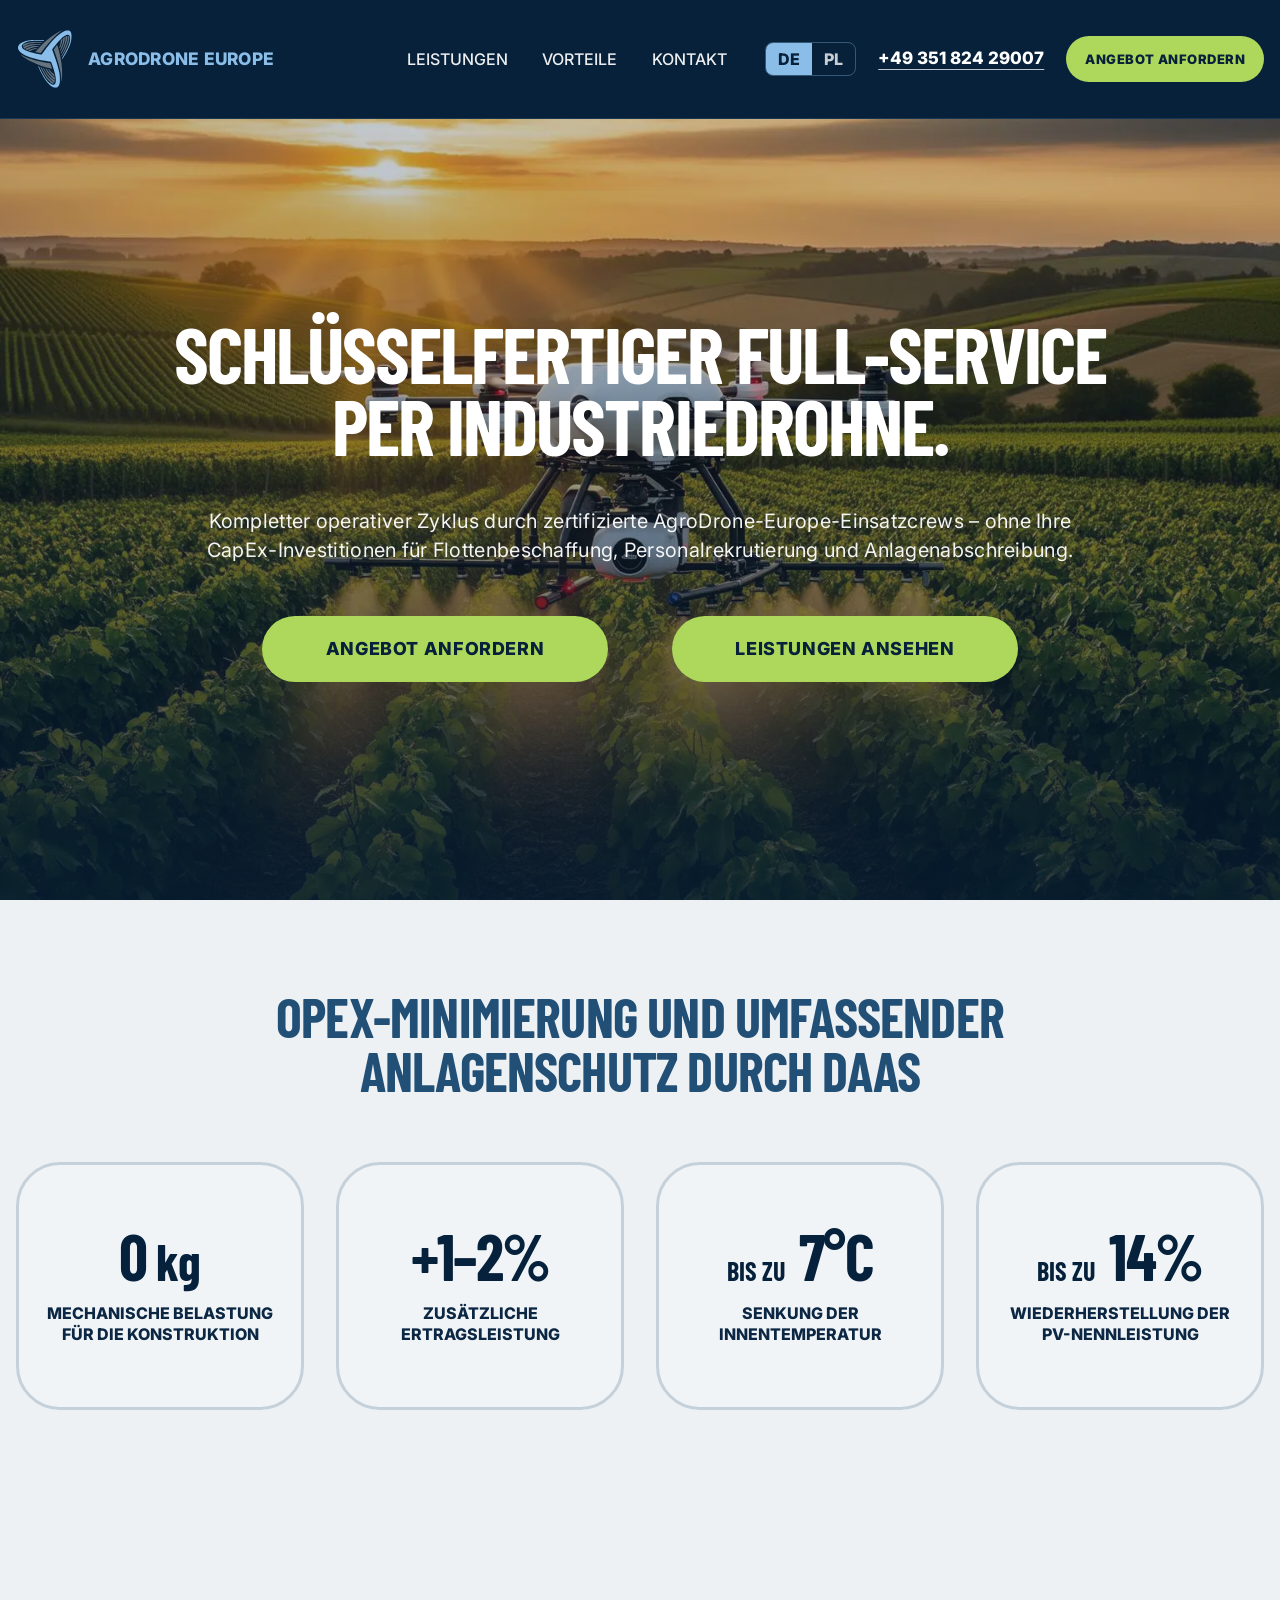
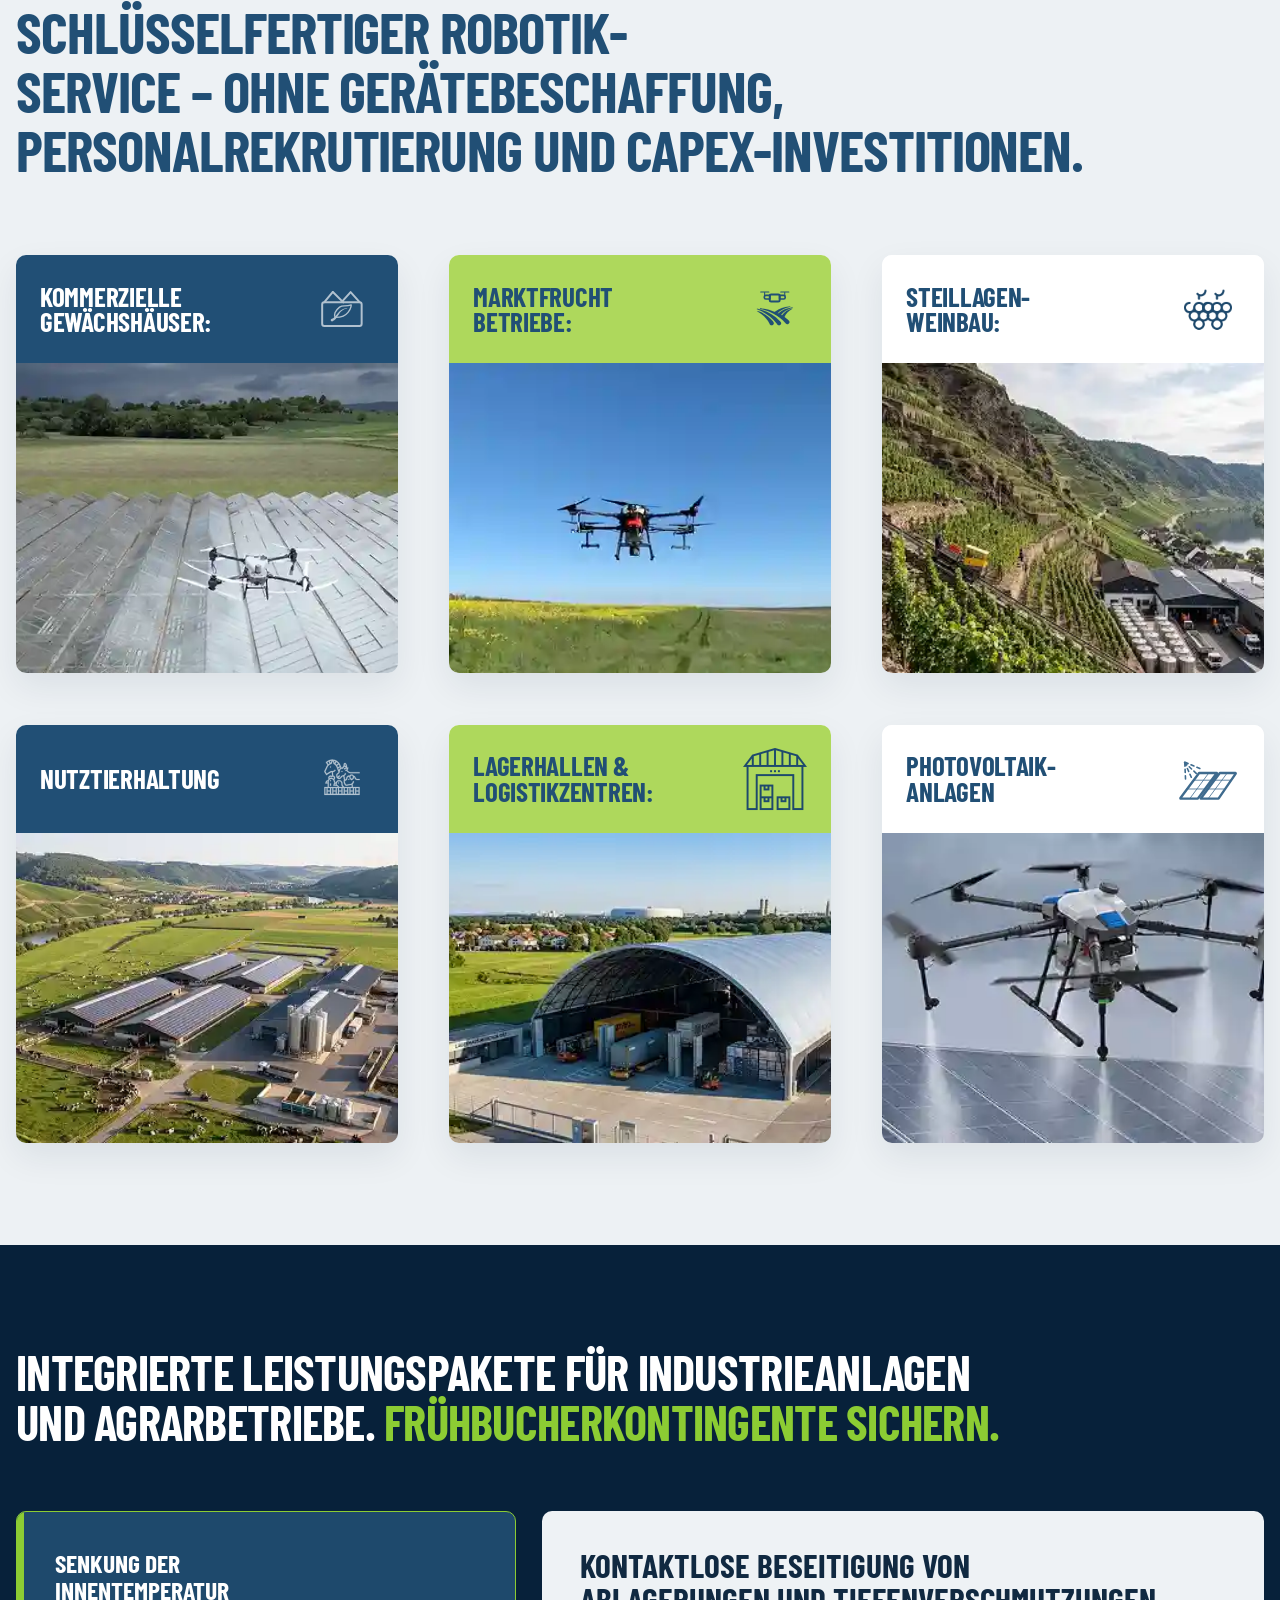
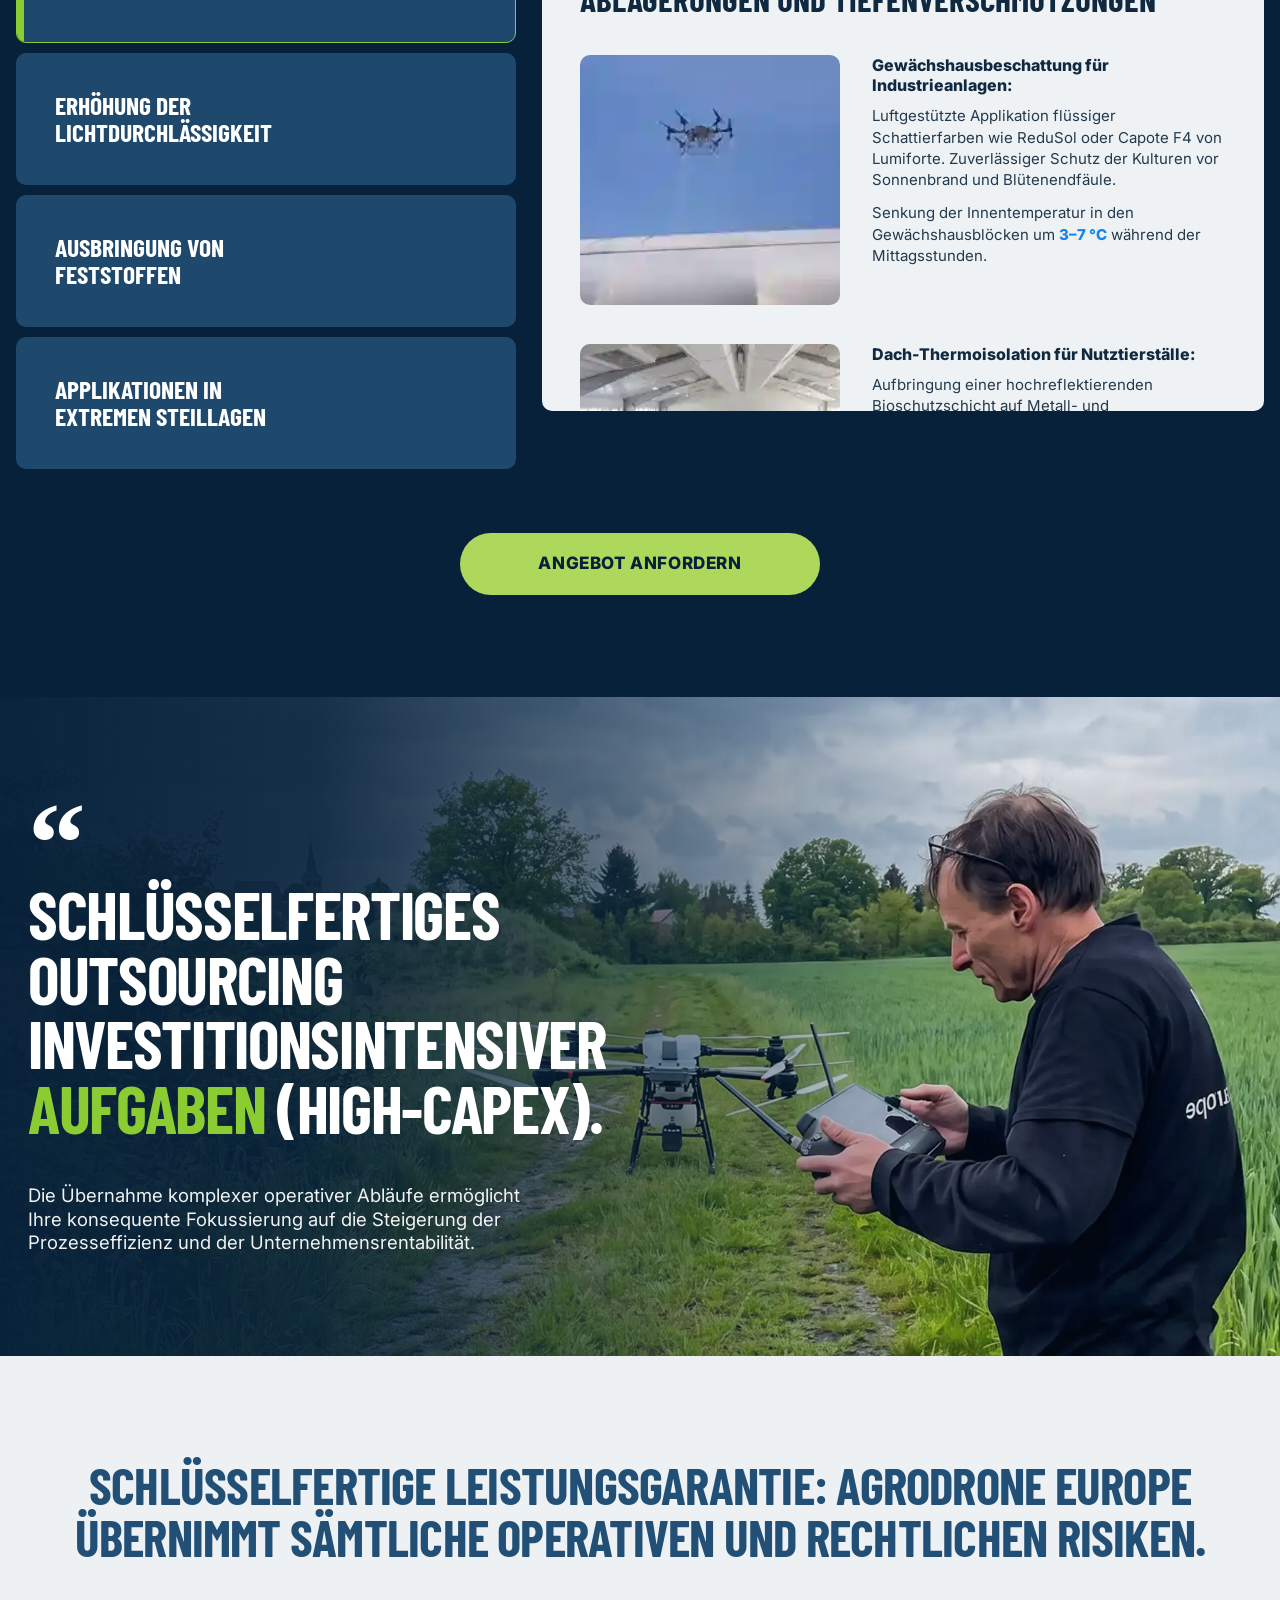
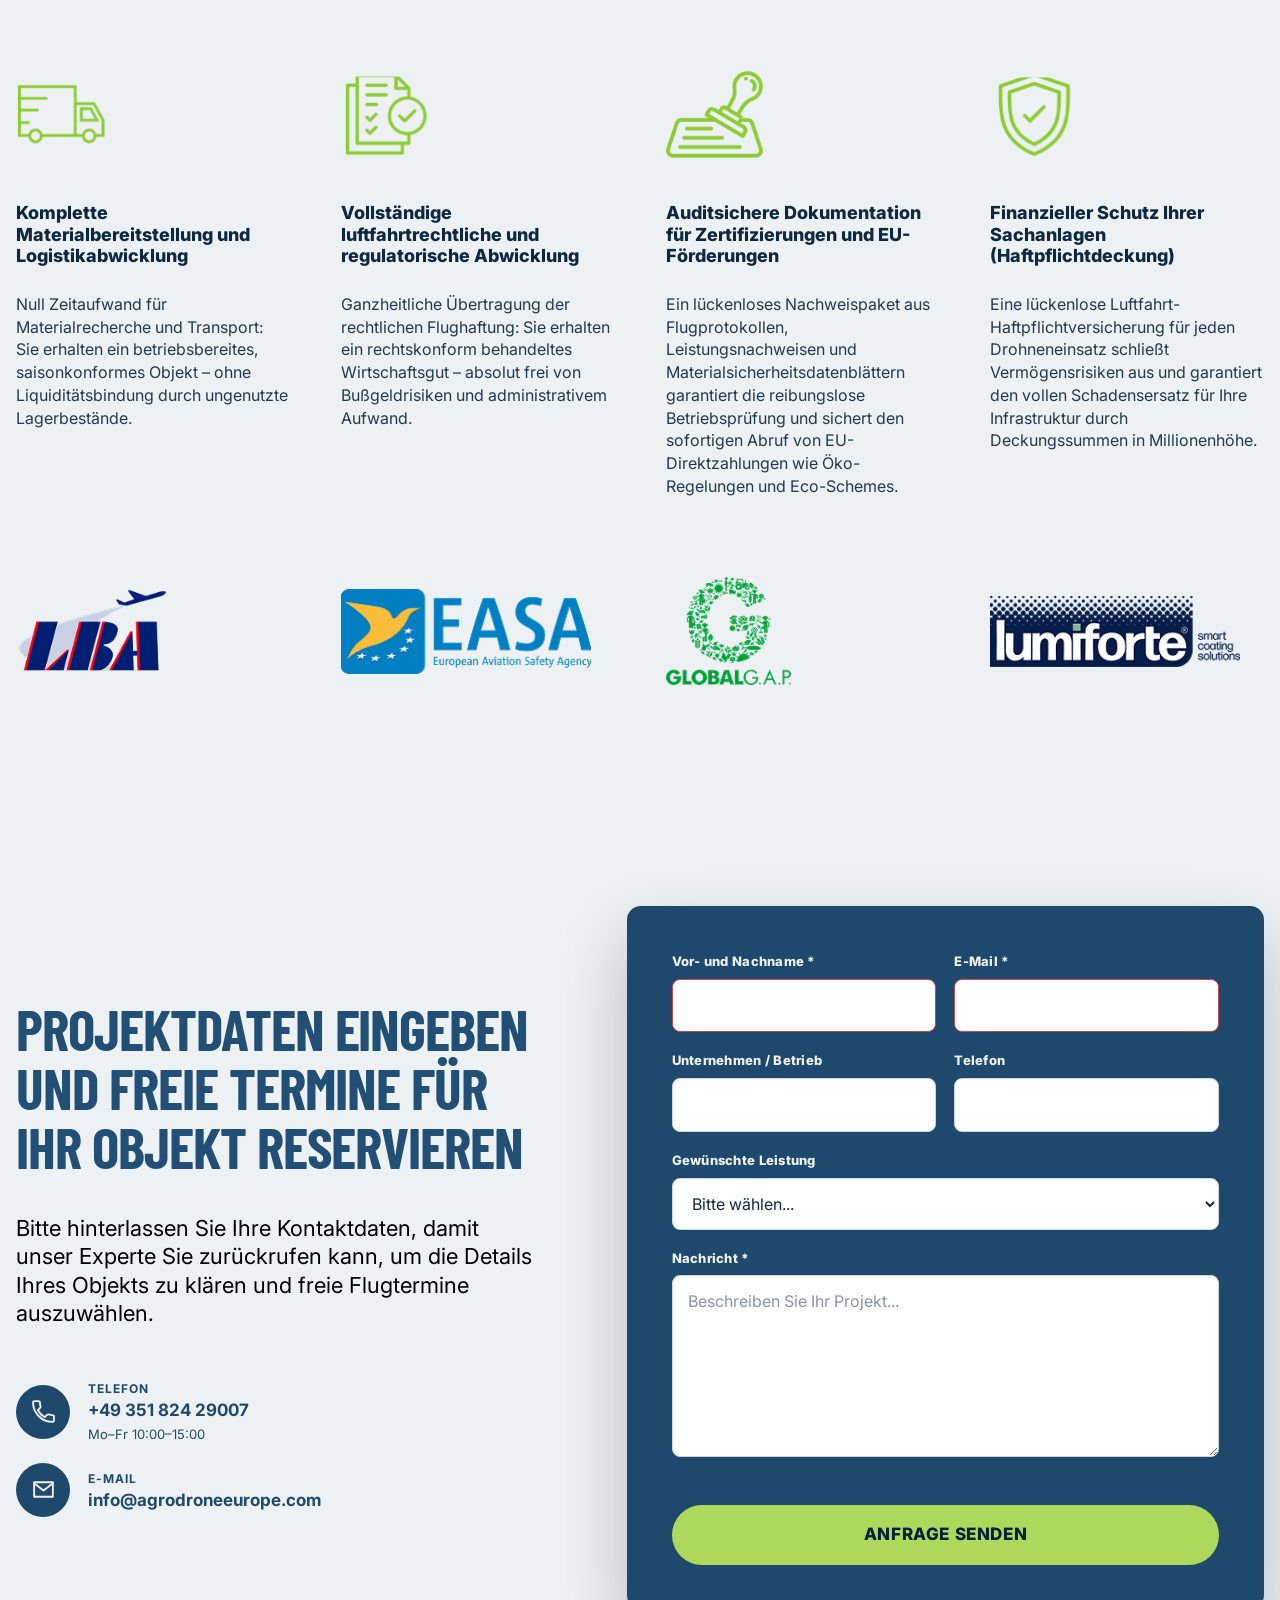
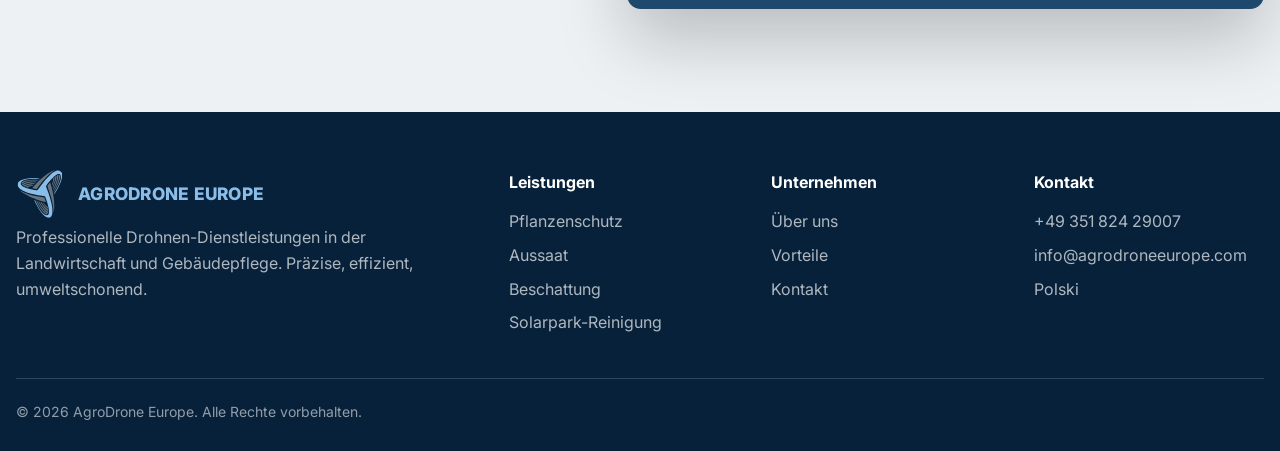
==== commit 3d03a1a3: "Restore German page markup" ====
--- a/index.html
+++ b/index.html
@@ -340,19 +340,94 @@
                   aria-hidden="true"
                 >
                   <g color="currentColor">
-                    <path d="M84.4922 91.6687C85.1994 92.4894 86.19 92.974 87.2722 92.9907C88.3528 93.0089 89.4364 92.5577 90.2586 91.7617C91.0807 90.9657 91.5665 89.8972 91.5832 88.8165C91.6014 87.7344 91.149 86.7287 90.3516 85.9954C89.562 85.2634 88.7659 84.5546 87.9635 83.8672C73.3316 71.3794 55.2428 64.3336 36.9942 62.0032C35.9512 61.8816 34.9575 61.7824 33.9146 61.7228C33.766 61.7162 33.6171 61.7714 33.5013 61.8713C33.3855 61.9714 33.3122 62.108 33.2971 62.2559C33.282 62.4038 33.3261 62.5524 33.4193 62.6739C33.5125 62.7951 33.6471 62.8792 33.794 62.9029C34.7556 63.0703 35.734 63.2833 36.7302 63.5151C54.288 67.818 70.7112 76.7303 82.5659 89.5084C83.2173 90.212 83.8594 90.9316 84.4922 91.6687Z" fill="currentColor" stroke-width="0.2" />
-                    <path d="M67.6985 93.5257C68.299 94.4282 69.2205 95.0285 70.2937 95.1688C71.3651 95.3107 72.5003 94.981 73.4163 94.2781C74.3323 93.5751 74.9444 92.5638 75.0845 91.4922C75.2266 90.4192 74.8851 89.3737 74.1687 88.5603C73.5556 87.8567 72.9348 87.1729 72.3067 86.507C60.8468 74.4043 45.9654 66.7268 30.5509 63.0744C29.6682 62.8753 28.8276 62.7008 27.9366 62.5541C27.7907 62.5322 27.6376 62.5714 27.5121 62.6575C27.3865 62.744 27.2989 62.8702 27.2672 63.0142C27.2355 63.1581 27.2621 63.3095 27.3398 63.4407C27.4176 63.5715 27.5401 63.6714 27.6817 63.7127C28.4797 63.957 29.292 64.243 30.1156 64.5462C44.618 70.079 57.6313 79.4201 66.2989 91.4933C66.7752 92.158 67.2417 92.8351 67.6985 93.5257Z" fill="currentColor" stroke-width="0.2" />
-                    <path d="M52.9022 92.966C53.3555 93.9534 54.1694 94.6804 55.2161 94.9574C56.2599 95.236 57.4509 95.0419 58.4758 94.4474C59.5006 93.853 60.2605 92.9155 60.5369 91.8711C60.8162 90.825 60.5892 89.7576 59.9572 88.8738C59.5683 88.3192 59.1725 87.7786 58.7701 87.2508C51.4214 77.6521 41.369 71.1116 30.7102 67.3984C30.098 67.1922 29.5175 67.0087 28.8899 66.8369C28.7505 66.8013 28.5961 66.8249 28.4632 66.895C28.3302 66.9656 28.2296 67.077 28.181 67.2122C28.1323 67.3473 28.1388 67.4973 28.1963 67.6365C28.254 67.7752 28.358 67.8918 28.4881 67.9531C29.0109 68.2098 29.5491 68.5001 30.0893 68.802C39.6018 74.2627 47.5875 82.2128 52.171 91.4231C52.4229 91.9302 52.6667 92.4443 52.9022 92.966Z" fill="currentColor" stroke-width="0.2" />
-                    <path d="M66.1283 73.1997C65.5991 73.7737 64.8783 74.0934 64.1 74.062C63.3231 74.0322 62.5524 73.6538 61.9819 73.0365C61.4114 72.4192 61.0947 71.6211 61.1261 70.8443C61.156 70.066 61.5313 69.3725 62.1452 68.8901C62.5923 68.5337 63.0418 68.19 63.4938 67.8577C71.7325 61.8289 81.4596 58.8103 91.077 58.1976C91.6271 58.1684 92.1474 58.15 92.6995 58.1524C92.8044 58.1544 92.9077 58.2005 92.9864 58.2758C93.0651 58.3514 93.1127 58.4499 93.119 58.5545C93.1254 58.6591 93.0901 58.7626 93.0211 58.8472C92.9521 58.9314 92.8551 58.9897 92.7513 59.0044C92.2536 59.0819 91.7408 59.1827 91.2206 59.2926C82.0369 61.3449 73.423 65.761 67.1491 72.1235C66.8041 72.4742 66.4639 72.8326 66.1283 73.1997Z" fill="currentColor" stroke-width="0.2" />
-                    <path d="M73.5023 76.3611C73.0531 76.9998 72.3809 77.4108 71.605 77.4798C70.8308 77.5502 70.0163 77.2729 69.3694 76.7328C68.7225 76.1926 68.3043 75.4407 68.2354 74.6664C68.1649 73.8906 68.4494 73.1558 68.9977 72.5999C69.3864 72.1996 69.7793 71.8123 70.1757 71.4376C77.4209 64.5949 86.7139 60.871 95.9766 59.8374C96.5043 59.7842 97.0108 59.7423 97.5446 59.7223C97.6493 59.7201 97.7542 59.7619 97.8359 59.8337C97.9176 59.9058 97.9693 60.0019 97.9802 60.1059C97.991 60.2099 97.9603 60.3146 97.8953 60.402C97.8303 60.4891 97.7362 60.5518 97.6334 60.5713C97.162 60.6682 96.6672 60.7917 96.1754 60.9237C87.4332 63.3702 79.4903 68.3899 74.3361 75.2124C74.0527 75.5869 73.7746 75.9697 73.5023 76.3611Z" fill="currentColor" stroke-width="0.2" />
-                    <path d="M81.5971 78.8688C81.3212 79.6012 80.7744 80.1614 80.0342 80.4047C79.2964 80.6492 78.4258 80.5568 77.6566 80.1694C76.8874 79.7819 76.2949 79.1373 76.0523 78.399C75.8071 77.6594 75.9318 76.8865 76.356 76.2289C76.5929 75.8514 76.8355 75.4841 77.0831 75.1268C81.6117 68.5789 88.3523 64.3511 95.3717 62.387C95.7715 62.2795 96.1582 62.1833 96.5719 62.1003C96.6727 62.0821 96.7819 62.1069 96.8735 62.1633C96.9652 62.22 97.0319 62.3037 97.0606 62.4019C97.0894 62.5 97.0784 62.6065 97.0318 62.7037C96.9851 62.8006 96.9067 62.8804 96.812 62.9195C96.4758 63.0661 96.1157 63.2403 95.7665 63.4183C89.5241 66.6746 84.4434 71.879 81.987 77.8672C81.8512 78.1958 81.7211 78.5296 81.5971 78.8688Z" fill="currentColor" stroke-width="0.2" />
-                    <rect x="52.6426" y="34.2559" width="19.5742" height="14.0875" rx="2.66921" stroke="currentColor" stroke-width="3.85553" stroke-linejoin="round" />
-                    <path d="M44.9287 36.1816H52.9365V43.2998H44.9287C43.2909 43.2996 41.9629 41.9718 41.9629 40.334V39.1475C41.9631 37.5097 43.291 36.1818 44.9287 36.1816Z" stroke="currentColor" stroke-width="3.26237" stroke-linejoin="round" />
-                    <path d="M80.0791 36.1816H72.0713V43.2998H80.0791C81.7169 43.2996 83.0449 41.9718 83.0449 40.334V39.1475C83.0448 37.5097 81.7168 36.1818 80.0791 36.1816Z" stroke="currentColor" stroke-width="3.26237" stroke-linejoin="round" />
-                    <path d="M34.8466 29.3624H50.8619" stroke="currentColor" stroke-width="2.07605" stroke-linecap="round" />
-                    <path d="M74.2958 29.3624H90.3111" stroke="currentColor" stroke-width="2.07605" stroke-linecap="round" />
-                    <path d="M82.2817 36.0567L82.1741 30.5696" stroke="currentColor" stroke-width="2.07605" stroke-linecap="round" />
-                    <path d="M42.6879 36.0567L42.5803 30.5696" stroke="currentColor" stroke-width="2.07605" stroke-linecap="round" />
+                    <path
+                      d="M84.4922 91.6687C85.1994 92.4894 86.19 92.974 87.2722 92.9907C88.3528 93.0089 89.4364 92.5577 90.2586 91.7617C91.0807 90.9657 91.5665 89.8972 91.5832 88.8165C91.6014 87.7344 91.149 86.7287 90.3516 85.9954C89.562 85.2634 88.7659 84.5546 87.9635 83.8672C73.3316 71.3794 55.2428 64.3336 36.9942 62.0032C35.9512 61.8816 34.9575 61.7824 33.9146 61.7228C33.766 61.7162 33.6171 61.7714 33.5013 61.8713C33.3855 61.9714 33.3122 62.108 33.2971 62.2559C33.282 62.4038 33.3261 62.5524 33.4193 62.6739C33.5125 62.7951 33.6471 62.8792 33.794 62.9029C34.7556 63.0703 35.734 63.2833 36.7302 63.5151C54.288 67.818 70.7112 76.7303 82.5659 89.5084C83.2173 90.212 83.8594 90.9316 84.4922 91.6687Z"
+                      fill="currentColor"
+                      stroke-width="0.2"
+                    />
+
+                    <path
+                      d="M67.6985 93.5257C68.299 94.4282 69.2205 95.0285 70.2937 95.1688C71.3651 95.3107 72.5003 94.981 73.4163 94.2781C74.3323 93.5751 74.9444 92.5638 75.0845 91.4922C75.2266 90.4192 74.8851 89.3737 74.1687 88.5603C73.5556 87.8567 72.9348 87.1729 72.3067 86.507C60.8468 74.4043 45.9654 66.7268 30.5509 63.0744C29.6682 62.8753 28.8276 62.7008 27.9366 62.5541C27.7907 62.5322 27.6376 62.5714 27.5121 62.6575C27.3865 62.744 27.2989 62.8702 27.2672 63.0142C27.2355 63.1581 27.2621 63.3095 27.3398 63.4407C27.4176 63.5715 27.5401 63.6714 27.6817 63.7127C28.4797 63.957 29.292 64.243 30.1156 64.5462C44.618 70.079 57.6313 79.4201 66.2989 91.4933C66.7752 92.158 67.2417 92.8351 67.6985 93.5257Z"
+                      fill="currentColor"
+                      stroke-width="0.2"
+                    />
+
+                    <path
+                      d="M52.9022 92.966C53.3555 93.9534 54.1694 94.6804 55.2161 94.9574C56.2599 95.236 57.4509 95.0419 58.4758 94.4474C59.5006 93.853 60.2605 92.9155 60.5369 91.8711C60.8162 90.825 60.5892 89.7576 59.9572 88.8738C59.5683 88.3192 59.1725 87.7786 58.7701 87.2508C51.4214 77.6521 41.369 71.1116 30.7102 67.3984C30.098 67.1922 29.5175 67.0087 28.8899 66.8369C28.7505 66.8013 28.5961 66.8249 28.4632 66.895C28.3302 66.9656 28.2296 67.077 28.181 67.2122C28.1323 67.3473 28.1388 67.4973 28.1963 67.6365C28.254 67.7752 28.358 67.8918 28.4881 67.9531C29.0109 68.2098 29.5491 68.5001 30.0893 68.802C39.6018 74.2627 47.5875 82.2128 52.171 91.4231C52.4229 91.9302 52.6667 92.4443 52.9022 92.966Z"
+                      fill="currentColor"
+                      stroke-width="0.2"
+                    />
+
+                    <path
+                      d="M66.1283 73.1997C65.5991 73.7737 64.8783 74.0934 64.1 74.062C63.3231 74.0322 62.5524 73.6538 61.9819 73.0365C61.4114 72.4192 61.0947 71.6211 61.1261 70.8443C61.156 70.066 61.5313 69.3725 62.1452 68.8901C62.5923 68.5337 63.0418 68.19 63.4938 67.8577C71.7325 61.8289 81.4596 58.8103 91.077 58.1976C91.6271 58.1684 92.1474 58.15 92.6995 58.1524C92.8044 58.1544 92.9077 58.2005 92.9864 58.2758C93.0651 58.3514 93.1127 58.4499 93.119 58.5545C93.1254 58.6591 93.0901 58.7626 93.0211 58.8472C92.9521 58.9314 92.8551 58.9897 92.7513 59.0044C92.2536 59.0819 91.7408 59.1827 91.2206 59.2926C82.0369 61.3449 73.423 65.761 67.1491 72.1235C66.8041 72.4742 66.4639 72.8326 66.1283 73.1997Z"
+                      fill="currentColor"
+                      stroke-width="0.2"
+                    />
+
+                    <path
+                      d="M73.5023 76.3611C73.0531 76.9998 72.3809 77.4108 71.605 77.4798C70.8308 77.5502 70.0163 77.2729 69.3694 76.7328C68.7225 76.1926 68.3043 75.4407 68.2354 74.6664C68.1649 73.8906 68.4494 73.1558 68.9977 72.5999C69.3864 72.1996 69.7793 71.8123 70.1757 71.4376C77.4209 64.5949 86.7139 60.871 95.9766 59.8374C96.5043 59.7842 97.0108 59.7423 97.5446 59.7223C97.6493 59.7201 97.7542 59.7619 97.8359 59.8337C97.9176 59.9058 97.9693 60.0019 97.9802 60.1059C97.991 60.2099 97.9603 60.3146 97.8953 60.402C97.8303 60.4891 97.7362 60.5518 97.6334 60.5713C97.162 60.6682 96.6672 60.7917 96.1754 60.9237C87.4332 63.3702 79.4903 68.3899 74.3361 75.2124C74.0527 75.5869 73.7746 75.9697 73.5023 76.3611Z"
+                      fill="currentColor"
+                      stroke-width="0.2"
+                    />
+
+                    <path
+                      d="M81.5971 78.8688C81.3212 79.6012 80.7744 80.1614 80.0342 80.4047C79.2964 80.6492 78.4258 80.5568 77.6566 80.1694C76.8874 79.7819 76.2949 79.1373 76.0523 78.399C75.8071 77.6594 75.9318 76.8865 76.356 76.2289C76.5929 75.8514 76.8355 75.4841 77.0831 75.1268C81.6117 68.5789 88.3523 64.3511 95.3717 62.387C95.7715 62.2795 96.1582 62.1833 96.5719 62.1003C96.6727 62.0821 96.7819 62.1069 96.8735 62.1633C96.9652 62.22 97.0319 62.3037 97.0606 62.4019C97.0894 62.5 97.0784 62.6065 97.0318 62.7037C96.9851 62.8006 96.9067 62.8804 96.812 62.9195C96.4758 63.0661 96.1157 63.2403 95.7665 63.4183C89.5241 66.6746 84.4434 71.879 81.987 77.8672C81.8512 78.1958 81.7211 78.5296 81.5971 78.8688Z"
+                      fill="currentColor"
+                      stroke-width="0.2"
+                    />
+
+                    <rect
+                      x="52.6426"
+                      y="34.2559"
+                      width="19.5742"
+                      height="14.0875"
+                      rx="2.66921"
+                      stroke="currentColor"
+                      stroke-width="3.85553"
+                      stroke-linejoin="round"
+                    />
+
+                    <path
+                      d="M44.9287 36.1816H52.9365V43.2998H44.9287C43.2909 43.2996 41.9629 41.9718 41.9629 40.334V39.1475C41.9631 37.5097 43.291 36.1818 44.9287 36.1816Z"
+                      stroke="currentColor"
+                      stroke-width="3.26237"
+                      stroke-linejoin="round"
+                    />
+
+                    <path
+                      d="M80.0791 36.1816H72.0713V43.2998H80.0791C81.7169 43.2996 83.0449 41.9718 83.0449 40.334V39.1475C83.0448 37.5097 81.7168 36.1818 80.0791 36.1816Z"
+                      stroke="currentColor"
+                      stroke-width="3.26237"
+                      stroke-linejoin="round"
+                    />
+
+                    <path
+                      d="M34.8466 29.3624H50.8619"
+                      stroke="currentColor"
+                      stroke-width="2.07605"
+                      stroke-linecap="round"
+                    />
+
+                    <path
+                      d="M74.2958 29.3624H90.3111"
+                      stroke="currentColor"
+                      stroke-width="2.07605"
+                      stroke-linecap="round"
+                    />
+
+                    <path
+                      d="M82.2817 36.0567L82.1741 30.5696"
+                      stroke="currentColor"
+                      stroke-width="2.07605"
+                      stroke-linecap="round"
+                    />
+
+                    <path
+                      d="M42.6879 36.0567L42.5803 30.5696"
+                      stroke="currentColor"
+                      stroke-width="2.07605"
+                      stroke-linecap="round"
+                    />
                   </g>
                 </svg>
               </header>
@@ -378,133 +453,997 @@
             <article class="industry-card industry-card--white">
               <header class="industry-card__header">
                 <h3>Steillagen-<br />Weinbau:</h3>
+                <svg class="industry-card__icon" viewBox="0 0 96 69" fill="none" xmlns="http://www.w3.org/2000/svg" xmlns:xlink="http://www.w3.org/1999/xlink">
+                <mask id="mask0_1595_1592" style="mask-type:alpha" maskUnits="userSpaceOnUse" x="27" y="0" width="69" height="69">
+                <rect x="27" width="69" height="69" fill="url(#pattern0_1595_1592)"/>
+                </mask>
+                <g mask="url(#mask0_1595_1592)">
+                <rect x="27" width="69" height="69" fill="#1E496C"/>
+                </g>
+                <mask id="mask1_1595_1592" style="mask-type:alpha" maskUnits="userSpaceOnUse" x="0" y="0" width="69" height="69">
+                <rect width="69" height="69" fill="url(#pattern1_1595_1592)"/>
+                </mask>
+                <g mask="url(#mask1_1595_1592)">
+                <rect width="69" height="69" fill="#1E496C"/>
+                </g>
+                <defs>
+                <pattern id="pattern0_1595_1592" patternContentUnits="objectBoundingBox" width="1" height="1">
+                <use xlink:href="#image0_1595_1592" transform="scale(0.00195312)"/>
+                </pattern>
+                <pattern id="pattern1_1595_1592" patternContentUnits="objectBoundingBox" width="1" height="1">
+                <use xlink:href="#image0_1595_1592" transform="scale(0.00195312)"/>
+                </pattern>
+                <image id="image0_1595_1592" width="512" height="512" preserveAspectRatio="none" xlink:href="[data-uri]"/>
+                </defs>
+                </svg>
+
+
               </header>
+
               <div class="industry-card__media">
-                <img src="/assets/industry-vineyards.webp" alt="Weinbau in steiler Hanglage" loading="lazy" width="720" height="480" />
-              </div>
-              <div class="industry-card__content"><p>Weinbaubetriebe in extremen Topografien mit über 30° Hangneigung.</p></div>
+                <img
+                  src="/assets/industry-vineyards.webp"
+                  alt="Weinbau in steiler Hanglage"
+                  loading="lazy"
+                  width="720"
+                  height="480"
+                />
+              </div>
+
+              <div class="industry-card__content">
+                <p>
+                  Weinbaubetriebe in extremen Topografien mit über 30°
+                  Hangneigung.
+                </p>
+              </div>
             </article>
 
             <article class="industry-card industry-card--blue">
-              <header class="industry-card__header"><h3>Nutztierhaltung</h3></header>
-              <div class="industry-card__media"><img src="/assets/industry-livestock.webp" alt="Industrielle Nutztierhaltungsanlage" loading="lazy" width="720" height="480" /></div>
-              <div class="industry-card__content"><p>Industrielle Geflügelmastanlagen, Broilerställe, Rinderlaufställe, Zuchtzentren und Schweinezuchtkomplexe.</p></div>
+              <header class="industry-card__header">
+                <h3>Nutztierhaltung</h3>
+                <svg
+                  class="industry-card__icon"
+                  xmlns="http://www.w3.org/2000/svg"
+                  viewBox="0 0 112 112"
+                  role="img"
+                  aria-hidden="true"
+                >
+                  <g
+                    opacity="0.65"
+                    transform="translate(24 21) scale(0.125)"
+                  >
+                    <path
+                      fill="currentColor"
+                      fill-rule="evenodd"
+                      clip-rule="evenodd"
+                      d="M88 344 L88 375 L103 375 L103 344 Z M205 328 L201 331 L200 338 L203 342 L210 343 L214 340 L215 333 L212 329 Z M93 296 L89 299 L88 306 L91 310 L98 311 L102 308 L103 301 L100 297 Z M349 280 L345 283 L344 290 L347 294 L354 295 L358 292 L359 285 L356 281 Z M253 168 L249 171 L248 178 L251 182 L258 183 L262 180 L263 173 L260 169 Z M93 104 L89 107 L88 114 L91 118 L98 119 L102 116 L103 109 L100 105 Z M30 45 L31 49 L53 85 L43 98 L11 166 L7 177 L37 226 L104 184 L112 183 L114 191 L118 233 L111 236 L101 232 L90 232 L83 234 L75 239 L68 247 L64 258 L64 269 L69 280 L57 297 L53 297 L42 302 L35 308 L27 321 L22 343 L55 343 L56 344 L56 391 L55 392 L8 392 L8 503 L503 503 L503 392 L408 392 L407 391 L407 368 L404 353 L415 341 L420 331 L423 319 L423 312 L408 312 L407 321 L401 334 L391 344 L381 349 L353 353 L352 354 L346 354 L339 356 L333 356 L326 358 L320 358 L319 359 L314 359 L305 347 L297 328 L296 317 L295 316 L295 309 L297 307 L318 297 L325 290 L328 284 L330 268 L334 258 L341 251 L351 247 L359 247 L360 248 L360 264 L362 271 L366 278 L372 284 L390 296 L393 296 L411 284 L417 278 L422 268 L423 254 L424 253 L430 260 L435 274 L439 280 L446 287 L454 292 L464 295 L503 295 L503 280 L467 280 L457 276 L450 269 L443 252 L436 243 L428 237 L420 234 L416 227 L406 219 L397 216 L386 216 L379 218 L368 226 L364 232 L348 232 L338 235 L330 240 L323 247 L317 258 L313 280 L308 285 L301 288 L296 277 L295 260 L293 251 L287 237 L299 229 L306 220 L310 210 L311 200 L296 200 L294 210 L286 220 L279 224 L259 230 L252 234 L243 243 L237 252 L229 260 L223 263 L212 264 L205 261 L229 237 L218 226 L194 250 L191 243 L191 222 L194 217 L208 207 L218 196 L224 183 L227 160 L232 149 L240 141 L247 137 L255 135 L268 135 L288 107 L310 115 L312 117 L312 119 L300 122 L291 127 L284 134 L281 140 L295 146 L304 137 L310 135 L324 135 L325 138 L323 142 L316 149 L312 151 L304 152 L304 167 L311 167 L318 165 L324 173 L334 183 L344 190 L355 195 L371 199 L503 199 L503 184 L374 184 L361 181 L349 175 L335 162 L331 156 L335 152 L340 142 L345 120 L328 120 L327 119 L327 101 L322 81 L312 62 L307 58 L302 56 L291 57 L283 63 L280 70 L279 86 L274 100 L259 120 L250 121 L245 113 L245 111 L226 71 L214 53 L203 41 L191 31 L182 25 L161 15 L144 10 L132 9 L131 8 L108 8 L107 9 L100 9 L80 14 L60 23 L49 30 Z M455 456 L456 455 L487 455 L488 456 L488 487 L487 488 L456 488 L455 487 Z M375 456 L376 455 L407 455 L408 456 L408 487 L407 488 L376 488 L375 487 Z M295 456 L296 455 L327 455 L328 456 L328 487 L327 488 L296 488 L295 487 Z M215 456 L216 455 L247 455 L248 456 L248 487 L247 488 L216 488 L215 487 Z M135 456 L136 455 L167 455 L168 456 L168 487 L167 488 L136 488 L135 487 Z M55 456 L56 455 L87 455 L88 456 L88 487 L87 488 L56 488 L55 487 Z M455 408 L456 407 L487 407 L488 408 L488 439 L487 440 L456 440 L455 439 Z M424 407 L439 407 L440 408 L440 487 L439 488 L424 488 L423 487 L423 408 Z M375 408 L376 407 L407 407 L408 408 L408 439 L407 440 L376 440 L375 439 Z M344 407 L359 407 L360 408 L360 487 L359 488 L344 488 L343 487 L343 408 Z M295 408 L296 407 L327 407 L328 408 L328 439 L327 440 L296 440 L295 439 Z M264 407 L279 407 L280 408 L280 487 L279 488 L264 488 L263 487 L263 408 Z M215 408 L216 407 L247 407 L248 408 L248 439 L247 440 L216 440 L215 439 Z M184 407 L199 407 L200 408 L200 487 L199 488 L184 488 L183 487 L183 408 Z M135 408 L136 407 L167 407 L168 408 L168 439 L167 440 L136 440 L135 439 Z M104 407 L119 407 L120 408 L120 487 L119 488 L104 488 L103 487 L103 408 Z M55 408 L56 407 L87 407 L88 408 L88 439 L87 440 L56 440 L55 439 Z M24 407 L39 407 L40 408 L40 487 L39 488 L24 488 L23 487 L23 408 Z M167 343 L168 344 L168 359 L167 360 L154 360 L153 359 L156 351 L162 345 Z M55 313 L56 314 L56 327 L55 328 L43 328 L42 325 L45 320 L49 316 Z M194 319 L207 312 L220 311 L233 316 L240 322 L246 332 L248 339 L248 356 L250 366 L256 380 L264 391 L263 392 L215 392 L210 381 L204 374 L183 362 L183 339 L188 326 Z M77 294 L89 283 L101 279 L110 279 L120 282 L125 285 L135 296 L138 302 L145 325 L150 334 L145 340 L140 349 L134 375 L174 375 L190 383 L198 391 L197 392 L72 392 L71 391 L71 309 L73 301 Z M79 261 L82 254 L86 250 L93 247 L101 248 L105 250 L111 256 L122 248 L130 247 L137 250 L141 254 L144 261 L144 266 L141 273 L138 276 L126 268 L112 264 L98 264 L87 267 L81 270 L79 266 Z M389 231 L394 231 L401 234 L405 238 L408 245 L407 265 L400 273 L392 278 L383 273 L378 268 L375 262 L375 245 L376 242 L382 234 Z M230 117 L235 126 L229 130 L221 138 L217 144 L213 154 L205 136 L204 130 Z M211 77 L214 81 L222 98 L223 103 L200 115 L198 115 L188 95 L208 78 Z M298 71 L301 73 L306 82 L311 98 L310 99 L293 92 L295 83 L295 73 Z M179 42 L191 51 L202 63 L180 82 L164 67 L164 65 L176 45 Z M69 36 L82 62 L64 73 L50 49 L60 41 Z M123 31 L128 36 L133 46 L136 58 L136 68 L144 72 L158 82 L166 90 L176 104 L183 119 L184 124 L207 182 L204 189 L196 197 L183 206 L177 215 L176 219 L176 246 L179 256 L184 264 L191 271 L199 276 L209 279 L222 279 L234 275 L240 271 L262 246 L268 243 L271 243 L275 248 L279 258 L281 280 L285 292 L287 294 L286 296 L280 299 L280 320 L281 321 L282 331 L290 352 L301 368 L309 376 L310 375 L316 375 L323 373 L329 373 L336 371 L342 371 L349 369 L380 365 L389 362 L391 365 L391 370 L392 371 L392 391 L391 392 L290 392 L286 390 L273 378 L267 368 L263 353 L262 332 L256 318 L244 305 L231 298 L222 296 L208 296 L200 298 L187 305 L177 315 L170 328 L165 328 L159 319 L152 296 L148 289 L157 276 L159 269 L159 258 L157 251 L152 243 L144 236 L135 233 L133 231 L128 184 L143 180 L153 174 L163 163 L166 157 L166 154 L155 150 L152 150 L149 156 L142 163 L137 166 L130 168 L103 168 L100 169 L44 204 L42 204 L40 202 L24 175 L50 120 L50 118 L60 100 L73 86 L91 75 L99 72 L107 71 L110 69 L121 34 Z M141 26 L152 28 L165 34 L154 53 L151 56 L149 46 L146 37 L140 27 Z M107 24 L108 27 L99 54 L97 57 L83 30 L90 27 Z"
+                    />
+                  </g>
+                </svg>
+              </header>
+
+              <div class="industry-card__media">
+                <img
+                  src="/assets/industry-livestock.webp"
+                  alt="Industrielle Nutztierhaltungsanlage"
+                  loading="lazy"
+                  width="720"
+                  height="480"
+                />
+              </div>
+
+              <div class="industry-card__content">
+                <p>
+                  Industrielle Geflügelmastanlagen, Broilerställe,
+                  Rinderlaufställe, Zuchtzentren und Schweinezuchtkomplexe.
+                </p>
+              </div>
             </article>
 
             <article class="industry-card industry-card--lime">
-              <header class="industry-card__header"><h3>Lagerhallen &amp;<br />Logistikzentren:</h3></header>
-              <div class="industry-card__media"><img src="/assets/industry-logistics.webp" alt="Lagerhalle und Logistikzentrum" loading="lazy" width="720" height="480" /></div>
-              <div class="industry-card__content"><p>Industrielle Logistikhubs sowie Lagerterminals aus Metall, Faserzement und Beton.</p></div>
+              <header class="industry-card__header">
+                <h3>Lagerhallen &amp;<br />Logistikzentren:</h3>
+                <svg class="industry-card__icon" viewBox="0 0 64 64" fill="none" xmlns="http://www.w3.org/2000/svg" xmlns:xlink="http://www.w3.org/1999/xlink">
+                <mask id="mask0_1595_1579" style="mask-type:alpha" maskUnits="userSpaceOnUse" x="0" y="0" width="64" height="64">
+                <rect width="64" height="64" fill="url(#pattern0_1595_1579)"/>
+                </mask>
+                <g mask="url(#mask0_1595_1579)">
+                <rect width="64" height="64" fill="#1E496C"/>
+                </g>
+                <defs>
+                <pattern id="pattern0_1595_1579" patternContentUnits="objectBoundingBox" width="1" height="1">
+                <use xlink:href="#image0_1595_1579" transform="scale(0.00195312)"/>
+                </pattern>
+                <image id="image0_1595_1579" width="512" height="512" preserveAspectRatio="none" xlink:href="[data-uri]"/>
+                </defs>
+                </svg>
+              </header>
+
+              <div class="industry-card__media">
+                <img
+                  src="/assets/industry-logistics.webp"
+                  alt="Lagerhalle und Logistikzentrum"
+                  loading="lazy"
+                  width="720"
+                  height="480"
+                />
+              </div>
+
+              <div class="industry-card__content">
+                <p>
+                  Industrielle Logistikhubs sowie Lagerterminals aus Metall,
+                  Faserzement und Beton.
+                </p>
+              </div>
             </article>
 
             <article class="industry-card industry-card--white">
-              <header class="industry-card__header"><h3>Photovoltaik-<br />anlagen</h3></header>
-              <div class="industry-card__media"><img src="/assets/industry-photovoltaics.webp" alt="Drohne bei der Reinigung einer Photovoltaikanlage" loading="lazy" width="720" height="480" /></div>
-              <div class="industry-card__content"><p>Kommerzielle Freiflächen-, Aufdach- und Industrie-Solarparks ab 500 kWp.</p></div>
+              <header class="industry-card__header">
+                <h3>Photovoltaik-<br />anlagen</h3>
+                <svg class="industry-card__icon" viewBox="0 0 101 101" fill="none" xmlns="http://www.w3.org/2000/svg">
+                <path d="M36.6221 41.0303H64.4121L34.4004 81.4307H7.54883C7.02999 81.4307 6.73259 80.8394 7.04199 80.4229L36.1152 41.2852C36.2343 41.1249 36.4224 41.0303 36.6221 41.0303ZM93.6846 41.0303C94.1923 41.0305 94.4921 41.5998 94.2051 42.0186L67.3682 81.1562C67.2505 81.3279 67.0548 81.4307 66.8467 81.4307H39.1172L69.1289 41.0303H93.6846Z" stroke="#3F6B8E" stroke-width="3.7875"/>
+                <line x1="51.007" y1="42.0382" x2="21.9695" y2="81.1757" stroke="#3F6B8E" stroke-width="1.2625"/>
+                <line x1="80.0421" y1="42.0382" x2="51.0046" y2="81.1757" stroke="#3F6B8E" stroke-width="1.2625"/>
+                <line x1="27.7773" y1="52.3941" x2="87.1148" y2="52.3941" stroke="#3F6B8E" stroke-width="1.2625"/>
+                <line x1="16.4102" y1="66.2809" x2="75.7477" y2="66.2809" stroke="#3F6B8E" stroke-width="1.2625"/>
+                <line x1="13.7763" y1="24.7319" x2="25.1388" y2="49.9819" stroke="#3F6B8E" stroke-width="2.525" stroke-dasharray="5.05 5.05"/>
+                <line x1="13.8862" y1="25.1927" x2="15.1487" y2="52.9677" stroke="#3F6B8E" stroke-width="2.525" stroke-dasharray="5.05 5.05"/>
+                <line x1="13.4864" y1="24.327" x2="32.4239" y2="42.002" stroke="#3F6B8E" stroke-width="2.525" stroke-dasharray="5.05 5.05"/>
+                <line x1="14.3766" y1="24.0864" x2="38.3641" y2="34.1864" stroke="#3F6B8E" stroke-width="2.525" stroke-dasharray="5.05 5.05"/>
+                </svg>
+              </header>
+
+              <div class="industry-card__media">
+                <img
+                  src="/assets/industry-photovoltaics.webp"
+                  alt="Drohne bei der Reinigung einer Photovoltaikanlage"
+                  loading="lazy"
+                  width="720"
+                  height="480"
+                />
+              </div>
+
+              <div class="industry-card__content">
+                <p>
+                  Kommerzielle Freiflächen-, Aufdach- und
+                  Industrie-Solarparks ab 500 kWp.
+                </p>
+              </div>
             </article>
           </div>
         </div>
       </section>
 
-      <section id="leistungen" class="services-tabs-section" aria-labelledby="services-tabs-title" data-tabs>
+      <section
+        id="leistungen"
+        class="services-tabs-section"
+        aria-labelledby="services-tabs-title"
+        data-tabs
+      >
         <div class="container">
-          <h2 id="services-tabs-title" class="services-tabs-title">Integrierte Leistungspakete für Industrieanlagen und Agrarbetriebe. <span>Frühbucherkontingente sichern.</span></h2>
+          <h2 id="services-tabs-title" class="services-tabs-title">
+            Integrierte Leistungspakete für Industrieanlagen und Agrarbetriebe.
+            <span>Frühbucherkontingente sichern.</span>
+          </h2>
+
           <div class="services-tabs-layout">
-            <div class="services-tabs-nav" role="tablist" aria-label="Leistungspakete">
-              <button class="services-tab is-active" id="service-tab-temperature" type="button" role="tab" aria-selected="true" aria-controls="service-panel-temperature" tabindex="0" data-tab-target="service-panel-temperature">Senkung der<br />Innentemperatur</button>
-              <button class="services-tab" id="service-tab-light" type="button" role="tab" aria-selected="false" aria-controls="service-panel-light" tabindex="-1" data-tab-target="service-panel-light">Erhöhung der<br />Lichtdurchlässigkeit</button>
-              <button class="services-tab" id="service-tab-solids" type="button" role="tab" aria-selected="false" aria-controls="service-panel-solids" tabindex="-1" data-tab-target="service-panel-solids">Ausbringung von<br />Feststoffen</button>
-              <button class="services-tab" id="service-tab-slopes" type="button" role="tab" aria-selected="false" aria-controls="service-panel-slopes" tabindex="-1" data-tab-target="service-panel-slopes">Applikationen in<br />extremen Steillagen</button>
+            <div
+              class="services-tabs-nav"
+              role="tablist"
+              aria-label="Leistungspakete"
+            >
+              <button
+                class="services-tab is-active"
+                id="service-tab-temperature"
+                type="button"
+                role="tab"
+                aria-selected="true"
+                aria-controls="service-panel-temperature"
+                tabindex="0"
+                data-tab-target="service-panel-temperature"
+              >
+                Senkung der<br />
+                Innentemperatur
+              </button>
+
+              <button
+                class="services-tab"
+                id="service-tab-light"
+                type="button"
+                role="tab"
+                aria-selected="false"
+                aria-controls="service-panel-light"
+                tabindex="-1"
+                data-tab-target="service-panel-light"
+              >
+                Erhöhung der<br />
+                Lichtdurchlässigkeit
+              </button>
+
+              <button
+                class="services-tab"
+                id="service-tab-solids"
+                type="button"
+                role="tab"
+                aria-selected="false"
+                aria-controls="service-panel-solids"
+                tabindex="-1"
+                data-tab-target="service-panel-solids"
+              >
+                Ausbringung von<br />
+                Feststoffen
+              </button>
+
+              <button
+                class="services-tab"
+                id="service-tab-slopes"
+                type="button"
+                role="tab"
+                aria-selected="false"
+                aria-controls="service-panel-slopes"
+                tabindex="-1"
+                data-tab-target="service-panel-slopes"
+              >
+                Applikationen in<br />
+                extremen Steillagen
+              </button>
             </div>
+
             <div class="services-tabs-content">
-              <article class="services-tab-panel is-active" id="service-panel-temperature" role="tabpanel" aria-labelledby="service-tab-temperature" tabindex="0">
-                <div class="services-tab-panel__inner"><h3>Kontaktlose Beseitigung von Ablagerungen und Tiefenverschmutzungen</h3><div class="services-tab-items"><article class="services-tab-item"><img src="/assets/greenhouse-shading.webp" alt="Drohne bei der Beschattung eines Gewächshauses" loading="lazy" width="350" height="250" /><div><h4>Gewächshausbeschattung für Industrieanlagen:</h4><p>Luftgestützte Applikation flüssiger Schattierfarben wie ReduSol oder Capote F4 von Lumiforte. Zuverlässiger Schutz der Kulturen vor Sonnenbrand und Blütenendfäule.</p><p>Senkung der Innentemperatur in den Gewächshausblöcken um <strong>3–7 °C</strong> während der Mittagsstunden.</p></div></article><article class="services-tab-item"><img src="/assets/livestock-roof.webp" alt="Dach einer industriellen Nutztieranlage" loading="lazy" width="350" height="250" /><div><h4>Dach-Thermoisolation für Nutztierställe:</h4><p>Aufbringung einer hochreflektierenden Bioschutzschicht auf Metall- und Faserzementdächer von Stall- und Geflügelmastanlagen.</p><p>Reduziert die Innentemperatur um <strong>5–7 °C</strong>, halbiert das Hitzestress-Risiko und stabilisiert die Futterverwertung. Der Einsatz erfolgt autark von außen.</p></div></article></div></div>
+              <article
+                class="services-tab-panel is-active"
+                id="service-panel-temperature"
+                role="tabpanel"
+                aria-labelledby="service-tab-temperature"
+                tabindex="0"
+              >
+                <div class="services-tab-panel__inner">
+                  <h3>
+                    Kontaktlose Beseitigung von Ablagerungen und
+                    Tiefenverschmutzungen
+                  </h3>
+
+                  <div class="services-tab-items">
+                    <article class="services-tab-item">
+                      <img
+                        src="/assets/greenhouse-shading.webp"
+                        alt="Drohne bei der Beschattung eines Gewächshauses"
+                        loading="lazy"
+                        width="350"
+                        height="250"
+                      />
+
+                      <div>
+                        <h4>Gewächshausbeschattung für Industrieanlagen:</h4>
+
+                        <p>
+                          Luftgestützte Applikation flüssiger Schattierfarben
+                          wie ReduSol oder Capote F4 von Lumiforte. Zuverlässiger
+                          Schutz der Kulturen vor Sonnenbrand und Blütenendfäule.
+                        </p>
+
+                        <p>
+                          Senkung der Innentemperatur in den Gewächshausblöcken um
+                          <strong>3–7 °C</strong> während der Mittagsstunden.
+                        </p>
+                      </div>
+                    </article>
+
+                    <article class="services-tab-item">
+                      <img
+                        src="/assets/livestock-roof.webp"
+                        alt="Dach einer industriellen Nutztieranlage"
+                        loading="lazy"
+                        width="350"
+                        height="250"
+                      />
+
+                      <div>
+                        <h4>Dach-Thermoisolation für Nutztierställe:</h4>
+
+                        <p>
+                          Aufbringung einer hochreflektierenden Bioschutzschicht
+                          auf Metall- und Faserzementdächer von Stall- und
+                          Geflügelmastanlagen.
+                        </p>
+
+                        <p>
+                          Reduziert die Innentemperatur um
+                          <strong>5–7 °C</strong>, halbiert das Hitzestress-Risiko
+                          und stabilisiert die Futterverwertung. Der Einsatz erfolgt
+                          autark von außen.
+                        </p>
+                      </div>
+                    </article>
+                  </div>
+                </div>
               </article>
-              <article class="services-tab-panel" id="service-panel-light" role="tabpanel" aria-labelledby="service-tab-light" tabindex="0" hidden><div class="services-tab-panel__inner"><h3>Kontaktlose Beseitigung von Ablagerungen und Tiefenverschmutzungen</h3><div class="services-tab-items"><article class="services-tab-item"><img src="/assets/greenhouse-cleaning.webp" alt="Reinigung eines Gewächshausdachs" loading="lazy" width="350" height="250" /><div><h4>Chemische Schattierfarbenentfernung und Gewächshausdach-Reinigung:</h4><p>Luftgestützte Ausbringung eines Spezialreinigers im Herbst. Die Formulierung schwächt die Adhäsion der Frühjahrsfarbe, sodass der erste Regen das Glas rückstandsfrei reinigt.</p><p>Die gezielte Beseitigung von Verschmutzungen im Sprossen- und Rinnenbereich reaktiviert bis zu <strong>10–12 % der PAR-Strahlung</strong>.</p></div></article><article class="services-tab-item"><img src="/assets/pv-cleaning.webp" alt="Photovoltaikanlage aus der Luft" loading="lazy" width="350" height="250" /><div><h4>Kontaktlose Photovoltaik-Reinigung:</h4><p>Hochgeschwindigkeits-Beseitigung von Umweltablagerungen wie Pollen, Ruß und Feinstaub mittels Spezialreinigern.</p><p>Für gewerbliche Solarparks ab 500 kWp. Stellt die maximale Energieausbeute wieder her, ohne dass Personal die Modulflächen betreten muss.</p></div></article></div></div></article>
-              <article class="services-tab-panel" id="service-panel-solids" role="tabpanel" aria-labelledby="service-tab-solids" tabindex="0" hidden><div class="services-tab-panel__inner"><h3>Kontaktlose Beseitigung von Ablagerungen und Tiefenverschmutzungen</h3><div class="services-tab-items"><article class="services-tab-item"><img src="/assets/mineral-fertilizing.webp" alt="Drohne bei der teilflächenspezifischen Mineraldüngung" loading="lazy" width="350" height="250" /><div><h4>Teilflächenspezifische Mineraldüngung:</h4><p>Ausbringung von granulierten Mineraldüngern nach digitalem Applikationskarten- und Vegetationsindex.</p><p>Einsatzbereit auf Frostböden, stark vernässten Flächen und bodengebunden schwer zugänglichen Arealen. Keine Bodenverdichtung und keine Fahrschäden.</p></div></article><article class="services-tab-item"><img src="/assets/biological-pest-control.webp" alt="Maisbestand bei biologischer Schädlingsregulierung" loading="lazy" width="350" height="250" /><div><h4>Biologische Schädlingsregulierung im Maisbau:</h4><p>Punktgenaue Ausbringung von Nützlingen in schützenden Mikrokapseln nach einem vorab definierten RTK-Rastersystem.</p><p>Die präzise Ablage sichert eine maximale Etablierungsrate gegen den Maiszünsler.</p></div></article><article class="services-tab-item"><img src="/assets/interseeding.webp" alt="Drohne bei der Zwischenfrucht-Untersaat" loading="lazy" width="350" height="250" /><div><h4>Zwischenfrucht-Untersaat per Drohne:</h4><p>Ultraschnelle Aussaat von Zwischenfrüchten direkt in den stehenden Hauptbestand zwei bis drei Wochen vor der Ernte.</p><p>Die Saatkörner nutzen die kapillare Restfeuchte unter dem Blätterdach. Der Landwirt spart einen erheblichen Teil der Kosten klassischer Bodenbearbeitung.</p></div></article></div></div></article>
-              <article class="services-tab-panel" id="service-panel-slopes" role="tabpanel" aria-labelledby="service-tab-slopes" tabindex="0" hidden><div class="services-tab-panel__inner"><h3>Präzisions-Pflanzenschutz in extremen Topografien – Steillagen-Weinbau</h3><div class="services-tab-items"><article class="services-tab-item"><img src="/assets/steep-vineyard.webp" alt="Weintrauben in einer steilen Weinlage" loading="lazy" width="350" height="250" /><div><h4>Pflanzenschutz im Steillagen-Weinbau:</h4><p>Konturgeführte Applikation von Flüssigfungiziden bei über 30° Hangneigung. Ersetzt vollständig die gefährliche, schwere und vom Fachkräftemangel betroffene Handarbeit.</p><p>Der gebündelte Rotor-Downwash durchdringt die dichte Laubwand und sorgt für eine lückenlose 360°-Benetzung der Traubenzone.</p><p>Dies verhindert erhebliche Ertragsverluste durch Falschen Mehltau und Echten Mehltau. Die zentimetergenaue Radarsensorik minimiert Abdrift.</p></div></article></div></div></article>
+
+              <article
+                class="services-tab-panel"
+                id="service-panel-light"
+                role="tabpanel"
+                aria-labelledby="service-tab-light"
+                tabindex="0"
+                hidden
+              >
+                <div class="services-tab-panel__inner">
+                  <h3>
+                    Kontaktlose Beseitigung von Ablagerungen und
+                    Tiefenverschmutzungen
+                  </h3>
+
+                  <div class="services-tab-items">
+                    <article class="services-tab-item">
+                      <img
+                        src="/assets/greenhouse-cleaning.webp"
+                        alt="Reinigung eines Gewächshausdachs"
+                        loading="lazy"
+                        width="350"
+                        height="250"
+                      />
+
+                      <div>
+                        <h4>
+                          Chemische Schattierfarbenentfernung und
+                          Gewächshausdach-Reinigung:
+                        </h4>
+
+                        <p>
+                          Luftgestützte Ausbringung eines Spezialreinigers im Herbst.
+                          Die Formulierung schwächt die Adhäsion der Frühjahrsfarbe,
+                          sodass der erste Regen das Glas rückstandsfrei reinigt.
+                        </p>
+
+                        <p>
+                          Die gezielte Beseitigung von Verschmutzungen im Sprossen-
+                          und Rinnenbereich reaktiviert bis zu
+                          <strong>10–12 % der PAR-Strahlung</strong>.
+                        </p>
+                      </div>
+                    </article>
+
+                    <article class="services-tab-item">
+                      <img
+                        src="/assets/pv-cleaning.webp"
+                        alt="Photovoltaikanlage aus der Luft"
+                        loading="lazy"
+                        width="350"
+                        height="250"
+                      />
+
+                      <div>
+                        <h4>Kontaktlose Photovoltaik-Reinigung:</h4>
+
+                        <p>
+                          Hochgeschwindigkeits-Beseitigung von Umweltablagerungen
+                          wie Pollen, Ruß und Feinstaub mittels Spezialreinigern.
+                        </p>
+
+                        <p>
+                          Für gewerbliche Solarparks ab 500 kWp. Stellt die maximale
+                          Energieausbeute wieder her, ohne dass Personal die
+                          Modulflächen betreten muss.
+                        </p>
+                      </div>
+                    </article>
+                  </div>
+                </div>
+              </article>
+
+              <article
+                class="services-tab-panel"
+                id="service-panel-solids"
+                role="tabpanel"
+                aria-labelledby="service-tab-solids"
+                tabindex="0"
+                hidden
+              >
+                <div class="services-tab-panel__inner">
+                  <h3>
+                    Kontaktlose Beseitigung von Ablagerungen und
+                    Tiefenverschmutzungen
+                  </h3>
+
+                  <div class="services-tab-items">
+                    <article class="services-tab-item">
+                      <img
+                        src="/assets/mineral-fertilizing.webp"
+                        alt="Drohne bei der teilflächenspezifischen Mineraldüngung"
+                        loading="lazy"
+                        width="350"
+                        height="250"
+                      />
+
+                      <div>
+                        <h4>Teilflächenspezifische Mineraldüngung:</h4>
+
+                        <p>
+                          Ausbringung von granulierten Mineraldüngern nach digitalem
+                          Applikationskarten- und Vegetationsindex.
+                        </p>
+
+                        <p>
+                          Einsatzbereit auf Frostböden, stark vernässten Flächen und
+                          bodengebunden schwer zugänglichen Arealen. Keine
+                          Bodenverdichtung und keine Fahrschäden.
+                        </p>
+                      </div>
+                    </article>
+
+                    <article class="services-tab-item">
+                      <img
+                        src="/assets/biological-pest-control.webp"
+                        alt="Maisbestand bei biologischer Schädlingsregulierung"
+                        loading="lazy"
+                        width="350"
+                        height="250"
+                      />
+
+                      <div>
+                        <h4>Biologische Schädlingsregulierung im Maisbau:</h4>
+
+                        <p>
+                          Punktgenaue Ausbringung von Nützlingen in schützenden
+                          Mikrokapseln nach einem vorab definierten
+                          RTK-Rastersystem.
+                        </p>
+
+                        <p>
+                          Die präzise Ablage sichert eine maximale Etablierungsrate
+                          gegen den Maiszünsler.
+                        </p>
+                      </div>
+                    </article>
+
+                    <article class="services-tab-item">
+                      <img
+                        src="/assets/interseeding.webp"
+                        alt="Drohne bei der Zwischenfrucht-Untersaat"
+                        loading="lazy"
+                        width="350"
+                        height="250"
+                      />
+
+                      <div>
+                        <h4>Zwischenfrucht-Untersaat per Drohne:</h4>
+
+                        <p>
+                          Ultraschnelle Aussaat von Zwischenfrüchten direkt in den
+                          stehenden Hauptbestand zwei bis drei Wochen vor der
+                          Ernte.
+                        </p>
+
+                        <p>
+                          Die Saatkörner nutzen die kapillare Restfeuchte unter dem
+                          Blätterdach. Der Landwirt spart einen erheblichen Teil der
+                          Kosten klassischer Bodenbearbeitung.
+                        </p>
+                      </div>
+                    </article>
+                  </div>
+                </div>
+              </article>
+
+              <article
+                class="services-tab-panel"
+                id="service-panel-slopes"
+                role="tabpanel"
+                aria-labelledby="service-tab-slopes"
+                tabindex="0"
+                hidden
+              >
+                <div class="services-tab-panel__inner">
+                  <h3>
+                    Präzisions-Pflanzenschutz in extremen Topografien –
+                    Steillagen-Weinbau
+                  </h3>
+
+                  <div class="services-tab-items">
+                    <article class="services-tab-item">
+                      <img
+                        src="/assets/steep-vineyard.webp"
+                        alt="Weintrauben in einer steilen Weinlage"
+                        loading="lazy"
+                        width="350"
+                        height="250"
+                      />
+
+                      <div>
+                        <h4>Pflanzenschutz im Steillagen-Weinbau:</h4>
+
+                        <p>
+                          Konturgeführte Applikation von Flüssigfungiziden bei über
+                          30° Hangneigung. Ersetzt vollständig die gefährliche,
+                          schwere und vom Fachkräftemangel betroffene Handarbeit.
+                        </p>
+
+                        <p>
+                          Der gebündelte Rotor-Downwash durchdringt die dichte
+                          Laubwand und sorgt für eine lückenlose
+                          360°-Benetzung der Traubenzone.
+                        </p>
+
+                        <p>
+                          Dies verhindert erhebliche Ertragsverluste durch
+                          Falschen Mehltau und Echten Mehltau. Die
+                          zentimetergenaue Radarsensorik minimiert Abdrift.
+                        </p>
+                      </div>
+                    </article>
+                  </div>
+                </div>
+              </article>
             </div>
           </div>
-          <div class="services-tabs-action"><a class="btn services-tabs-button" href="#kontakt">Angebot anfordern</a></div>
-        </div>
-      </section>
-
-      <section id="daas-modell" class="outsourcing-cta" aria-labelledby="outsourcing-cta-title">
-        <div class="outsourcing-cta__media" aria-hidden="true"><img src="/assets/cta-outsourcing.webp" alt="" loading="lazy" width="1920" height="922" /></div>
-        <div class="outsourcing-cta__overlay" aria-hidden="true"></div>
-        <div class="container outsourcing-cta__inner"><div class="outsourcing-cta__content"><span class="outsourcing-cta__quote" aria-hidden="true">“</span><h2 id="outsourcing-cta-title">Schlüsselfertiges Outsourcing investitionsintensiver <span>Aufgaben</span> (High-CapEx).</h2><p>Die Übernahme komplexer operativer Abläufe ermöglicht Ihre konsequente Fokussierung auf die Steigerung der Prozesseffizienz und der Unternehmensrentabilität.</p></div></div>
-      </section>
-
-      <section id="vorteile" class="guarantees-section" aria-labelledby="guarantees-title">
-        <div class="container">
-          <h2 id="guarantees-title" class="guarantees-title">Schlüsselfertige Leistungsgarantie: AgroDrone Europe übernimmt sämtliche operativen und rechtlichen Risiken.</h2>
-          <div class="guarantees-grid">
-            <article class="guarantee-column"><div class="guarantee-column__content"><h3>Komplette Materialbereitstellung und Logistikabwicklung</h3><p>Null Zeitaufwand für Materialrecherche und Transport: Sie erhalten ein betriebsbereites, saisonkonformes Objekt – ohne Liquiditätsbindung durch ungenutzte Lagerbestände.</p></div><div class="guarantee-column__logo"><img src="/assets/partners/material-logistics.png" alt="Material- und Logistikpartner" loading="lazy" width="250" height="110" /></div></article>
-            <article class="guarantee-column"><div class="guarantee-column__content"><h3>Vollständige luftfahrtrechtliche und regulatorische Abwicklung</h3><p>Ganzheitliche Übertragung der rechtlichen Flughaftung: Sie erhalten ein rechtskonform behandeltes Wirtschaftsgut – absolut frei von Bußgeldrisiken und administrativem Aufwand.</p></div><div class="guarantee-column__logo"><img src="/assets/partners/asae.png" alt="Aviation Safety Agency Europe" loading="lazy" width="250" height="110" /></div></article>
-            <article class="guarantee-column"><div class="guarantee-column__content"><h3>Auditsichere Dokumentation für Zertifizierungen und EU-Förderungen</h3><p>Ein lückenloses Nachweispaket aus Flugprotokollen, Leistungsnachweisen und Materialsicherheitsdatenblättern garantiert die reibungslose Betriebsprüfung und sichert den sofortigen Abruf von EU-Direktzahlungen wie Öko-Regelungen und Eco-Schemes.</p></div><div class="guarantee-column__logo"><img src="/assets/partners/global-gap.png" alt="GLOBALG.A.P." loading="lazy" width="250" height="110" /></div></article>
-            <article class="guarantee-column"><div class="guarantee-column__content"><h3>Finanzieller Schutz Ihrer Sachanlagen <span>(Haftpflichtdeckung)</span></h3><p>Eine lückenlose Luftfahrt-Haftpflichtversicherung für jeden Drohneneinsatz schließt Vermögensrisiken aus und garantiert den vollen Schadensersatz für Ihre Infrastruktur durch Deckungssummen in Millionenhöhe.</p></div><div class="guarantee-column__logo"><img src="/assets/partners/lumiforte.png" alt="Lumiforte" loading="lazy" width="250" height="110" /></div></article>
+
+          <div class="services-tabs-action">
+            <a class="btn services-tabs-button" href="#kontakt">
+              Angebot anfordern
+            </a>
           </div>
         </div>
       </section>
 
+      <section id="daas-modell" class="outsourcing-cta" aria-labelledby="outsourcing-cta-title">
+        <div class="outsourcing-cta__media" aria-hidden="true">
+          <img
+            src="/assets/cta-outsourcing.webp"
+            alt=""
+            loading="lazy"
+            width="1920"
+            height="922"
+          />
+        </div>
+
+        <div class="outsourcing-cta__overlay" aria-hidden="true"></div>
+
+        <div class="container outsourcing-cta__inner">
+          <div class="outsourcing-cta__content">
+            <span class="outsourcing-cta__quote" aria-hidden="true">“</span>
+
+            <h2 id="outsourcing-cta-title">
+              Schlüsselfertiges Outsourcing
+              investitionsintensiver
+              <span>Aufgaben</span>
+              (High-CapEx).
+            </h2>
+
+            <p>
+              Die Übernahme komplexer operativer Abläufe ermöglicht Ihre
+              konsequente Fokussierung auf die Steigerung der Prozesseffizienz
+              und der Unternehmensrentabilität.
+            </p>
+
+          </div>
+        </div>
+      </section>
+
+      <section id="vorteile" class="guarantees-section" aria-labelledby="guarantees-title">
+        <div class="container">
+          <h2 id="guarantees-title" class="guarantees-title">
+            Schlüsselfertige Leistungsgarantie: AgroDrone Europe übernimmt sämtliche
+            operativen und rechtlichen Risiken.
+          </h2>
+
+          <div class="guarantees-grid">
+            <article class="guarantee-column">
+              <div class="guarantee-column__content">
+                <svg width="91" height="91" viewBox="0 0 91 91" fill="none" xmlns="http://www.w3.org/2000/svg" xmlns:xlink="http://www.w3.org/1999/xlink">
+                <mask id="mask0_1586_1359" style="mask-type:alpha" maskUnits="userSpaceOnUse" x="0" y="0" width="91" height="91">
+                <rect width="90.4565" height="90.4565" fill="url(#pattern0_1586_1359)"/>
+                </mask>
+                <g mask="url(#mask0_1586_1359)">
+                <rect y="7.54297" width="90.4565" height="90.4565" fill="url(#pattern1_1586_1359)"/>
+                <rect y="7.54297" width="90.4565" height="90.4565" fill="#8CCC33"/>
+                </g>
+                <defs>
+                <pattern id="pattern0_1586_1359" patternContentUnits="objectBoundingBox" width="1" height="1">
+                <use xlink:href="#image0_1586_1359" transform="scale(0.00195312)"/>
+                </pattern>
+                <pattern id="pattern1_1586_1359" patternContentUnits="objectBoundingBox" width="1" height="1">
+                <use xlink:href="#image0_1586_1359" transform="scale(0.00195312)"/>
+                </pattern>
+                <image id="image0_1586_1359" width="512" height="512" preserveAspectRatio="none" xlink:href="[data-uri]"/>
+                </defs>
+                </svg>
+                <h3>
+                  Komplette Materialbereitstellung und Logistikabwicklung
+                </h3>
+
+                <p>
+                  Null Zeitaufwand für Materialrecherche und Transport: Sie erhalten
+                  ein betriebsbereites, saisonkonformes Objekt – ohne
+                  Liquiditätsbindung durch ungenutzte Lagerbestände.
+                </p>
+              </div>
+
+              <div class="guarantee-column__logo">
+                <img
+                  src="/assets/partners/material-logistics.png"
+                  alt="Material- und Logistikpartner"
+                  loading="lazy"
+                  width="250"
+                  height="110"
+                />
+              </div>
+            </article>
+
+            <article class="guarantee-column">
+              <div class="guarantee-column__content">
+                <svg width="91" height="91" viewBox="0 0 91 91" fill="none" xmlns="http://www.w3.org/2000/svg" xmlns:xlink="http://www.w3.org/1999/xlink">
+                <mask id="mask0_1586_1362" style="mask-type:alpha" maskUnits="userSpaceOnUse" x="0" y="0" width="91" height="91">
+                <rect width="90.4565" height="90.4565" fill="url(#pattern0_1586_1362)"/>
+                </mask>
+                <g mask="url(#mask0_1586_1362)">
+                <rect y="7.54297" width="90.4565" height="90.4565" fill="url(#pattern1_1586_1362)"/>
+                <rect y="7.54297" width="90.4565" height="90.4565" fill="#8CCC33"/>
+                </g>
+                <defs>
+                <pattern id="pattern0_1586_1362" patternContentUnits="objectBoundingBox" width="1" height="1">
+                <use xlink:href="#image0_1586_1362" transform="scale(0.00195312)"/>
+                </pattern>
+                <pattern id="pattern1_1586_1362" patternContentUnits="objectBoundingBox" width="1" height="1">
+                <use xlink:href="#image0_1586_1362" transform="scale(0.00195312)"/>
+                </pattern>
+                <image id="image0_1586_1362" width="512" height="512" preserveAspectRatio="none" xlink:href="[data-uri]"/>
+                </defs>
+                </svg>
+
+                <h3>
+                  Vollständige luftfahrtrechtliche und regulatorische Abwicklung
+                </h3>
+
+                <p>
+                  Ganzheitliche Übertragung der rechtlichen Flughaftung: Sie erhalten
+                  ein rechtskonform behandeltes Wirtschaftsgut – absolut frei von
+                  Bußgeldrisiken und administrativem Aufwand.
+                </p>
+              </div>
+
+              <div class="guarantee-column__logo">
+                <img
+                  src="/assets/partners/asae.png"
+                  alt="Aviation Safety Agency Europe"
+                  loading="lazy"
+                  width="250"
+                  height="110"
+                />
+              </div>
+            </article>
+
+            <article class="guarantee-column">
+              <div class="guarantee-column__content">
+                <svg width="97" height="97" viewBox="0 0 97 97" fill="none" xmlns="http://www.w3.org/2000/svg" xmlns:xlink="http://www.w3.org/1999/xlink">
+                <mask id="mask0_1586_1353" style="mask-type:alpha" maskUnits="userSpaceOnUse" x="0" y="0" width="97" height="97">
+                <rect width="96.9177" height="96.9177" fill="url(#pattern0_1586_1353)"/>
+                </mask>
+                <g mask="url(#mask0_1586_1353)">
+                <rect x="-1.98047" y="2.06055" width="100.878" height="100.878" fill="url(#pattern1_1586_1353)"/>
+                <rect x="-1.98047" y="2.06055" width="100.878" height="100.878" fill="#8CCC33"/>
+                </g>
+                <defs>
+                <pattern id="pattern0_1586_1353" patternContentUnits="objectBoundingBox" width="1" height="1">
+                <use xlink:href="#image0_1586_1353" transform="scale(0.00195312)"/>
+                </pattern>
+                <pattern id="pattern1_1586_1353" patternContentUnits="objectBoundingBox" width="1" height="1">
+                <use xlink:href="#image0_1586_1353" transform="scale(0.00195312)"/>
+                </pattern>
+                <image id="image0_1586_1353" width="512" height="512" preserveAspectRatio="none" xlink:href="[data-uri]"/>
+                </defs>
+                </svg>
+
+                <h3>
+                  Auditsichere Dokumentation für Zertifizierungen und EU-Förderungen
+                </h3>
+
+                <p>
+                  Ein lückenloses Nachweispaket aus Flugprotokollen,
+                  Leistungsnachweisen und Materialsicherheitsdatenblättern garantiert
+                  die reibungslose Betriebsprüfung und sichert den sofortigen Abruf
+                  von EU-Direktzahlungen wie Öko-Regelungen und Eco-Schemes.
+                </p>
+              </div>
+
+              <div class="guarantee-column__logo">
+                <img
+                  src="/assets/partners/global-gap.png"
+                  alt="GLOBALG.A.P."
+                  loading="lazy"
+                  width="250"
+                  height="110"
+                />
+              </div>
+            </article>
+
+            <article class="guarantee-column">
+              <div class="guarantee-column__content">
+                <svg width="89" height="89" viewBox="0 0 89 89" fill="none" xmlns="http://www.w3.org/2000/svg" xmlns:xlink="http://www.w3.org/1999/xlink">
+                <mask id="mask0_1586_1356" style="mask-type:alpha" maskUnits="userSpaceOnUse" x="0" y="0" width="89" height="89">
+                <rect width="88.6105" height="88.6105" fill="url(#pattern0_1586_1356)"/>
+                </mask>
+                <g mask="url(#mask0_1586_1356)">
+                <rect y="7.38867" width="88.6105" height="88.6105" fill="url(#pattern1_1586_1356)"/>
+                <rect y="7.38867" width="88.6105" height="88.6105" fill="#8CCC33"/>
+                </g>
+                <defs>
+                <pattern id="pattern0_1586_1356" patternContentUnits="objectBoundingBox" width="1" height="1">
+                <use xlink:href="#image0_1586_1356" transform="scale(0.00195312)"/>
+                </pattern>
+                <pattern id="pattern1_1586_1356" patternContentUnits="objectBoundingBox" width="1" height="1">
+                <use xlink:href="#image0_1586_1356" transform="scale(0.00195312)"/>
+                </pattern>
+                <image id="image0_1586_1356" width="512" height="512" preserveAspectRatio="none" xlink:href="[data-uri]"/>
+                </defs>
+                </svg>
+
+                <h3>
+                  Finanzieller Schutz Ihrer Sachanlagen
+                  <span>(Haftpflichtdeckung)</span>
+                </h3>
+
+                <p>
+                  Eine lückenlose Luftfahrt-Haftpflichtversicherung für jeden
+                  Drohneneinsatz schließt Vermögensrisiken aus und garantiert den
+                  vollen Schadensersatz für Ihre Infrastruktur durch Deckungssummen
+                  in Millionenhöhe.
+                </p>
+              </div>
+
+              <div class="guarantee-column__logo">
+                <img
+                  src="/assets/partners/lumiforte.png"
+                  alt="Lumiforte"
+                  loading="lazy"
+                  width="250"
+                  height="110"
+                />
+              </div>
+            </article>
+          </div>
+        </div>
+      </section>
+
       <section id="kontakt" class="contact-section" aria-labelledby="contact-title">
         <div class="container contact-section__grid">
           <div class="contact-section__content">
-            <h2 id="contact-title">Projektdaten eingeben und freie Termine für Ihr Objekt reservieren</h2>
-            <p class="contact-section__lead">Bitte hinterlassen Sie Ihre Kontaktdaten, damit unser Experte Sie zurückrufen kann, um die Details Ihres Objekts zu klären und freie Flugtermine auszuwählen.</p>
+            <!-- <span class="contact-section__eyebrow">Kontakt</span> -->
+
+            <h2 id="contact-title">
+              Projektdaten eingeben und freie Termine für Ihr Objekt reservieren
+            </h2>
+
+            <p class="contact-section__lead">
+              Bitte hinterlassen Sie Ihre Kontaktdaten, damit unser Experte Sie zurückrufen kann, um die Details Ihres Objekts zu klären und freie Flugtermine auszuwählen. 
+            </p>
+
             <div class="contact-section__details">
-              <a class="contact-detail" href="tel:+4935182429007"><span><small>Telefon</small><strong>+49 351 824 29007</strong><em>Mo–Fr 10:00–15:00</em></span></a>
-              <a class="contact-detail" href="mailto:info@agrodroneeurope.com"><span><small>E-Mail</small><strong>info@agrodroneeurope.com</strong></span></a>
+              <a class="contact-detail" href="tel:+4935182429007">
+                <span class="contact-detail__icon" aria-hidden="true">
+                  <svg viewBox="0 0 24 24">
+                    <path
+                      d="M6.6 10.8a15.5 15.5 0 0 0 6.6 6.6l2.2-2.2a1.5 1.5 0 0 1 1.5-.36c1.2.4 2.45.6 3.75.6A1.35 1.35 0 0 1 22 16.8v3.85A1.35 1.35 0 0 1 20.65 22C10.35 22 2 13.65 2 3.35A1.35 1.35 0 0 1 3.35 2H7.2a1.35 1.35 0 0 1 1.35 1.35c0 1.3.2 2.55.6 3.75a1.5 1.5 0 0 1-.36 1.5Z"
+                    />
+                  </svg>
+                </span>
+
+                <span>
+                  <small>Telefon</small>
+                  <strong>+49 351 824 29007</strong>
+                  <em>Mo–Fr 10:00–15:00</em>
+                </span>
+              </a>
+
+              <a
+                class="contact-detail"
+                href="mailto:info@agrodroneeurope.com"
+              >
+                <span class="contact-detail__icon" aria-hidden="true">
+                  <svg viewBox="0 0 24 24">
+                    <path d="M3 5h18v14H3z" />
+                    <path d="m3 6 9 7 9-7" />
+                  </svg>
+                </span>
+
+                <span>
+                  <small>E-Mail</small>
+                  <strong>info@agrodroneeurope.com</strong>
+                </span>
+              </a>
             </div>
           </div>
-          <form class="contact-form" action="https://api.web3forms.com/submit" method="POST" accept-charset="UTF-8" novalidate>
-            <input type="hidden" name="access_key" value="ddb00c8e-1299-4a46-ac0a-734381de3fe3" />
-            <input type="hidden" name="subject" value="New enquiry from AgroDrone Europe (DE)" />
-            <input type="hidden" name="from_name" value="AgroDrone Europe Website" />
-            <input type="hidden" name="form_name" value="German Contact Form" />
-            <input type="checkbox" name="botcheck" tabindex="-1" autocomplete="off" class="contact-form__honeypot" />
-            <div class="contact-form__row"><div class="contact-form__field"><label for="name">Vor- und Nachname *</label><input id="name" name="Name" type="text" autocomplete="name" required /></div><div class="contact-form__field"><label for="email">E-Mail *</label><input id="email" name="Email" type="email" autocomplete="email" inputmode="email" required /></div></div>
-            <div class="contact-form__row"><div class="contact-form__field"><label for="company">Unternehmen / Betrieb</label><input id="company" name="Company" type="text" autocomplete="organization" /></div><div class="contact-form__field"><label for="phone">Telefon</label><input id="phone" name="Phone" type="tel" autocomplete="tel" inputmode="tel" /></div></div>
-            <div class="contact-form__field"><label for="service">Gewünschte Leistung</label><select id="service" name="Service"><option value="" selected disabled>Bitte wählen...</option><option value="pflanzenschutz">Pflanzenschutz</option><option value="aussaat">Aussaat und Ausbringung</option><option value="trichogramma">Trichogramma gegen Maiszünsler</option><option value="solarpark-reinigung">Solarpark-Reinigung</option><option value="gewaechshaus-beschattung">Gewächshaus-Beschattung</option><option value="gewaechshaus-reinigung">Gewächshaus-Reinigung</option><option value="other">Sonstiges</option></select></div>
-            <div class="contact-form__field"><label for="message">Nachricht *</label><textarea id="message" name="Message" rows="6" placeholder="Beschreiben Sie Ihr Projekt..." required></textarea></div>
-            <div class="h-captcha" data-captcha="true" data-lang="de"></div>
-            <button class="btn contact-form__submit" type="submit">Anfrage senden</button>
+
+          <form
+            class="contact-form"
+            action="https://api.web3forms.com/submit"
+            method="POST"
+            accept-charset="UTF-8"
+            novalidate
+          >
+            <input
+              type="hidden"
+              name="access_key"
+              value="ddb00c8e-1299-4a46-ac0a-734381de3fe3"
+            />
+
+            <input
+              type="hidden"
+              name="subject"
+              value="New enquiry from AgroDrone Europe (DE)"
+            />
+
+            <input
+              type="hidden"
+              name="from_name"
+              value="AgroDrone Europe Website"
+            />
+
+            <input
+              type="hidden"
+              name="form_name"
+              value="German Contact Form"
+            />
+
+            <input
+              type="checkbox"
+              name="botcheck"
+              tabindex="-1"
+              autocomplete="off"
+              class="contact-form__honeypot"
+            />
+
+            <div class="contact-form__row">
+              <div class="contact-form__field">
+                <label for="name">Vor- und Nachname *</label>
+
+                <input
+                  id="name"
+                  name="Name"
+                  type="text"
+                  autocomplete="name"
+                  required
+                />
+              </div>
+
+              <div class="contact-form__field">
+                <label for="email">E-Mail *</label>
+
+                <input
+                  id="email"
+                  name="Email"
+                  type="email"
+                  autocomplete="email"
+                  inputmode="email"
+                  required
+                />
+              </div>
+            </div>
+
+            <div class="contact-form__row">
+              <div class="contact-form__field">
+                <label for="company">Unternehmen / Betrieb</label>
+
+                <input
+                  id="company"
+                  name="Company"
+                  type="text"
+                  autocomplete="organization"
+                />
+              </div>
+
+              <div class="contact-form__field">
+                <label for="phone">Telefon</label>
+
+                <input
+                  id="phone"
+                  name="Phone"
+                  type="tel"
+                  autocomplete="tel"
+                  inputmode="tel"
+                />
+              </div>
+            </div>
+
+            <div class="contact-form__field">
+              <label for="service">Gewünschte Leistung</label>
+
+              <select id="service" name="Service">
+                <option value="" selected disabled>Bitte wählen...</option>
+                <option value="pflanzenschutz">Pflanzenschutz</option>
+                <option value="aussaat">Aussaat und Ausbringung</option>
+                <option value="trichogramma">
+                  Trichogramma gegen Maiszünsler
+                </option>
+                <option value="solarpark-reinigung">
+                  Solarpark-Reinigung
+                </option>
+                <option value="gewaechshaus-beschattung">
+                  Gewächshaus-Beschattung
+                </option>
+                <option value="gewaechshaus-reinigung">
+                  Gewächshaus-Reinigung
+                </option>
+                <option value="other">Sonstiges</option>
+              </select>
+            </div>
+
+            <div class="contact-form__field">
+              <label for="message">Nachricht *</label>
+
+              <textarea
+                id="message"
+                name="Message"
+                rows="6"
+                placeholder="Beschreiben Sie Ihr Projekt..."
+                required
+              ></textarea>
+            </div>
+
+            <div
+              class="h-captcha"
+              data-captcha="true"
+              data-lang="de"
+            ></div>
+
+            <button class="btn contact-form__submit" type="submit">
+              Anfrage senden
+            </button>
           </form>
         </div>
       </section>
+
     </main>
 
     <footer class="site-footer">
       <div class="container">
         <div class="footer-grid">
           <div>
-            <a class="logo" href="/"><img src="/assets/logo-mark-blue.svg" alt="AgroDrone Europe" width="48" height="48" /><span class="logo-name">AgroDrone Europe</span></a>
-            <p>Professionelle Drohnen-Dienstleistungen in der Landwirtschaft und Gebäudepflege. Präzise, effizient, umweltschonend.</p>
+            <a class="logo" href="/"
+              ><img
+                src="/assets/logo-mark-blue.svg"
+                alt="AgroDrone Europe"
+                width="48"
+                height="48"
+              /><span class="logo-name">AgroDrone Europe</span></a
+            >
+            <p>
+              Professionelle Drohnen-Dienstleistungen in der Landwirtschaft und
+              Gebäudepflege. Präzise, effizient, umweltschonend.
+            </p>
           </div>
           <div>
             <h4>Leistungen</h4>
             <ul>
-              <li><a href="#leistungen">Leistungen</a></li>
+              <li><a href="#services">Pflanzenschutz</a></li>
+              <li><a href="#services">Aussaat</a></li>
+              <li><a href="#services">Beschattung</a></li>
+              <li><a href="#services">Solarpark-Reinigung</a></li>
             </ul>
           </div>
           <div>
             <h4>Unternehmen</h4>
             <ul>
-              <li><a href="#vorteile">Vorteile</a></li>
+              <li><a href="#about">Über uns</a></li>
+              <li><a href="#benefits">Vorteile</a></li>
               <li><a href="#kontakt">Kontakt</a></li>
-              <li><a href="/impressum/">Impressum</a></li>
             </ul>
           </div>
           <div>
             <h4>Kontakt</h4>
             <ul>
               <li><a href="tel:+4935182429007">+49 351 824 29007</a></li>
-              <li><a href="mailto:info@agrodroneeurope.com">info@agrodroneeurope.com</a></li>
+              <li>
+                <a href="mailto:info@agrodroneeurope.com"
+                  >info@agrodroneeurope.com</a
+                >
+              </li>
               <li><a href="/pl/">Polski</a></li>
             </ul>
           </div>
         </div>
-        <div class="footer-bottom">© 2026 AgroDrone Europe. Alle Rechte vorbehalten.</div>
+        <div class="footer-bottom">
+          © 2026 AgroDrone Europe. Alle Rechte vorbehalten.
+        </div>
       </div>
     </footer>
     <script src="/script.js" defer></script>
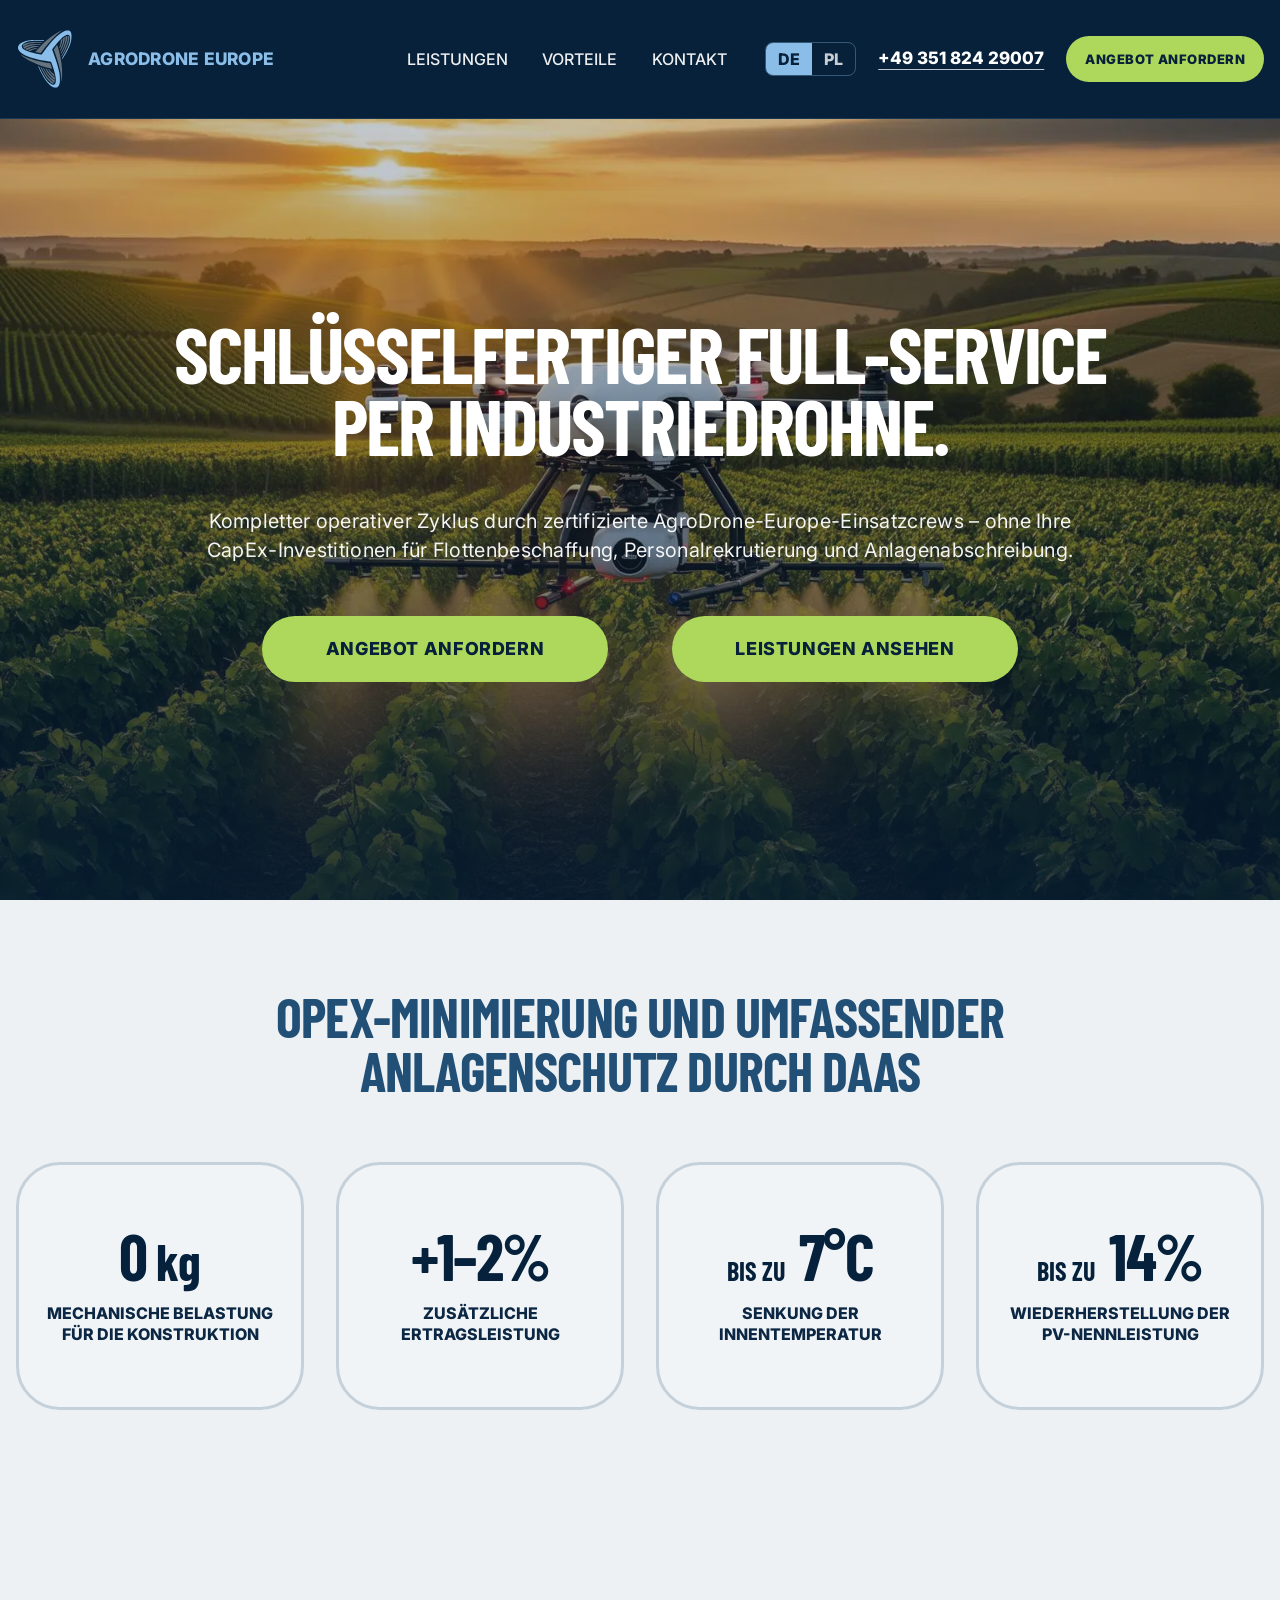
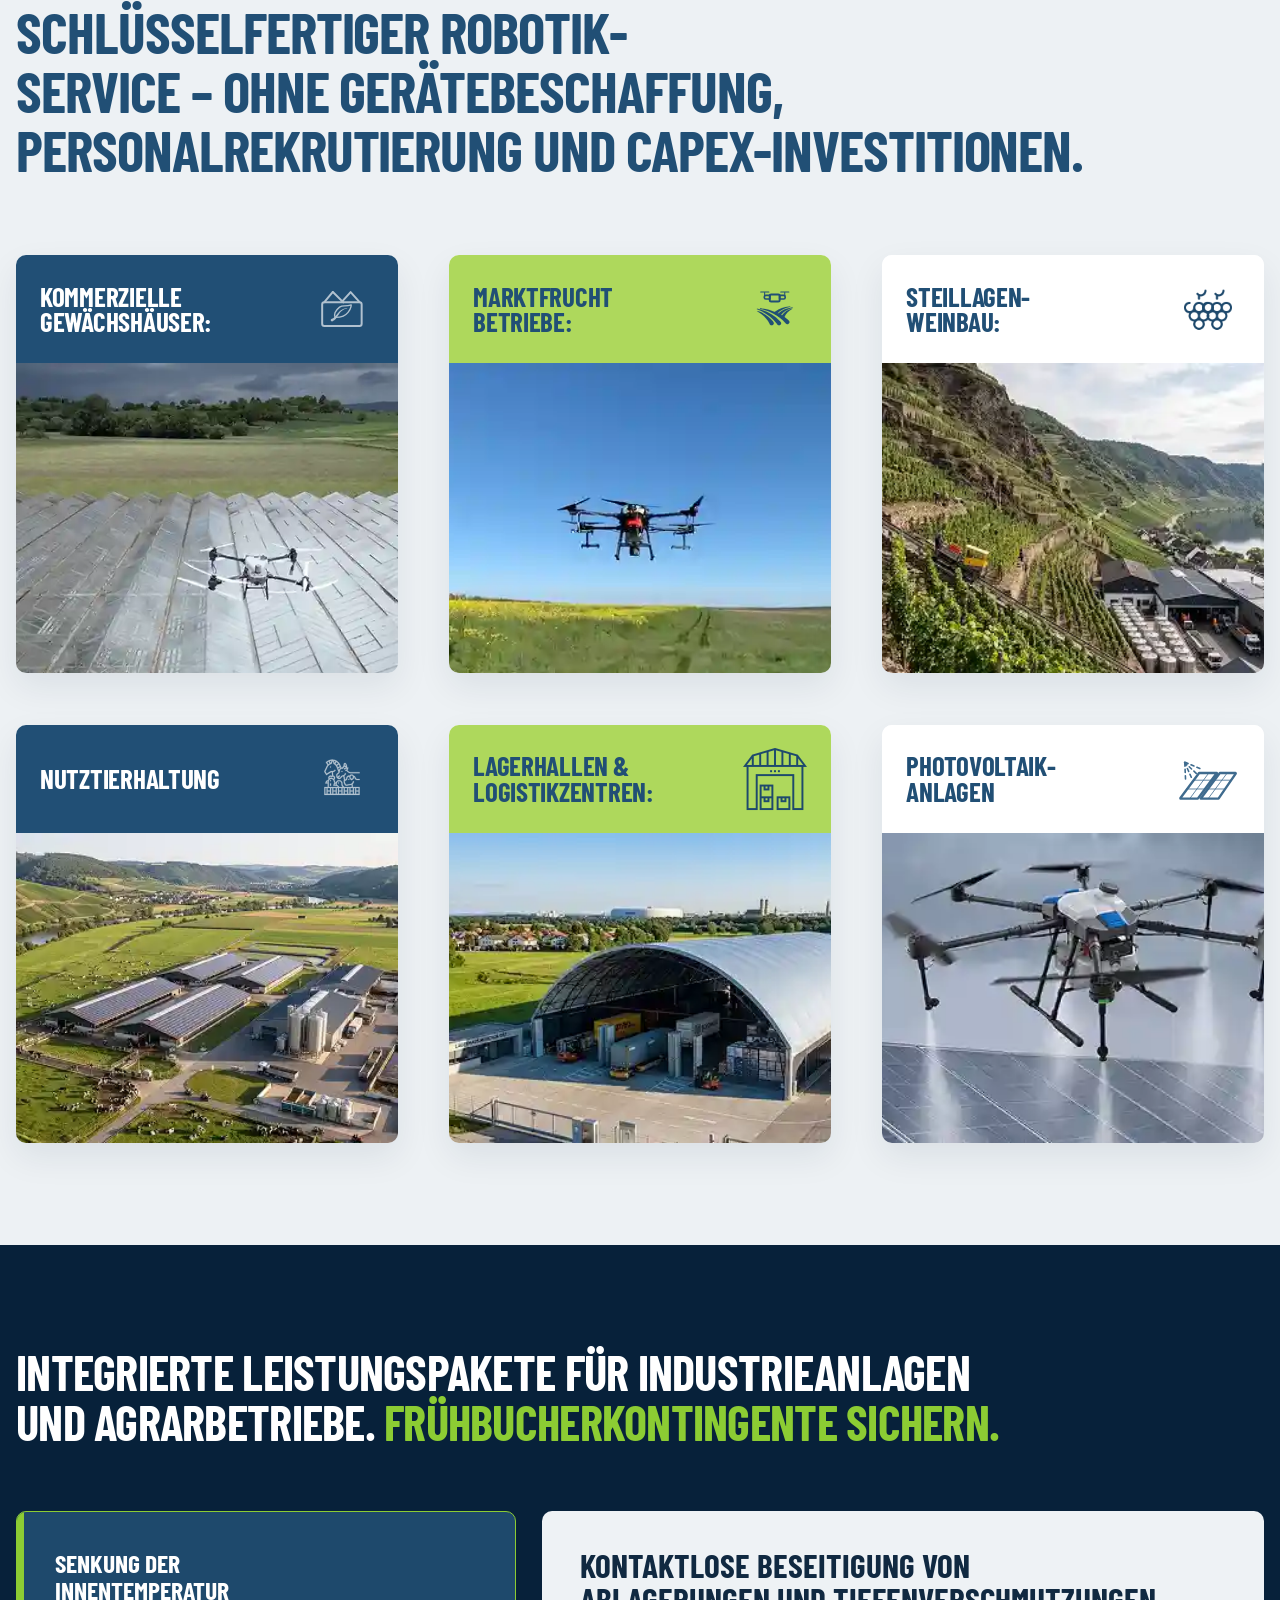
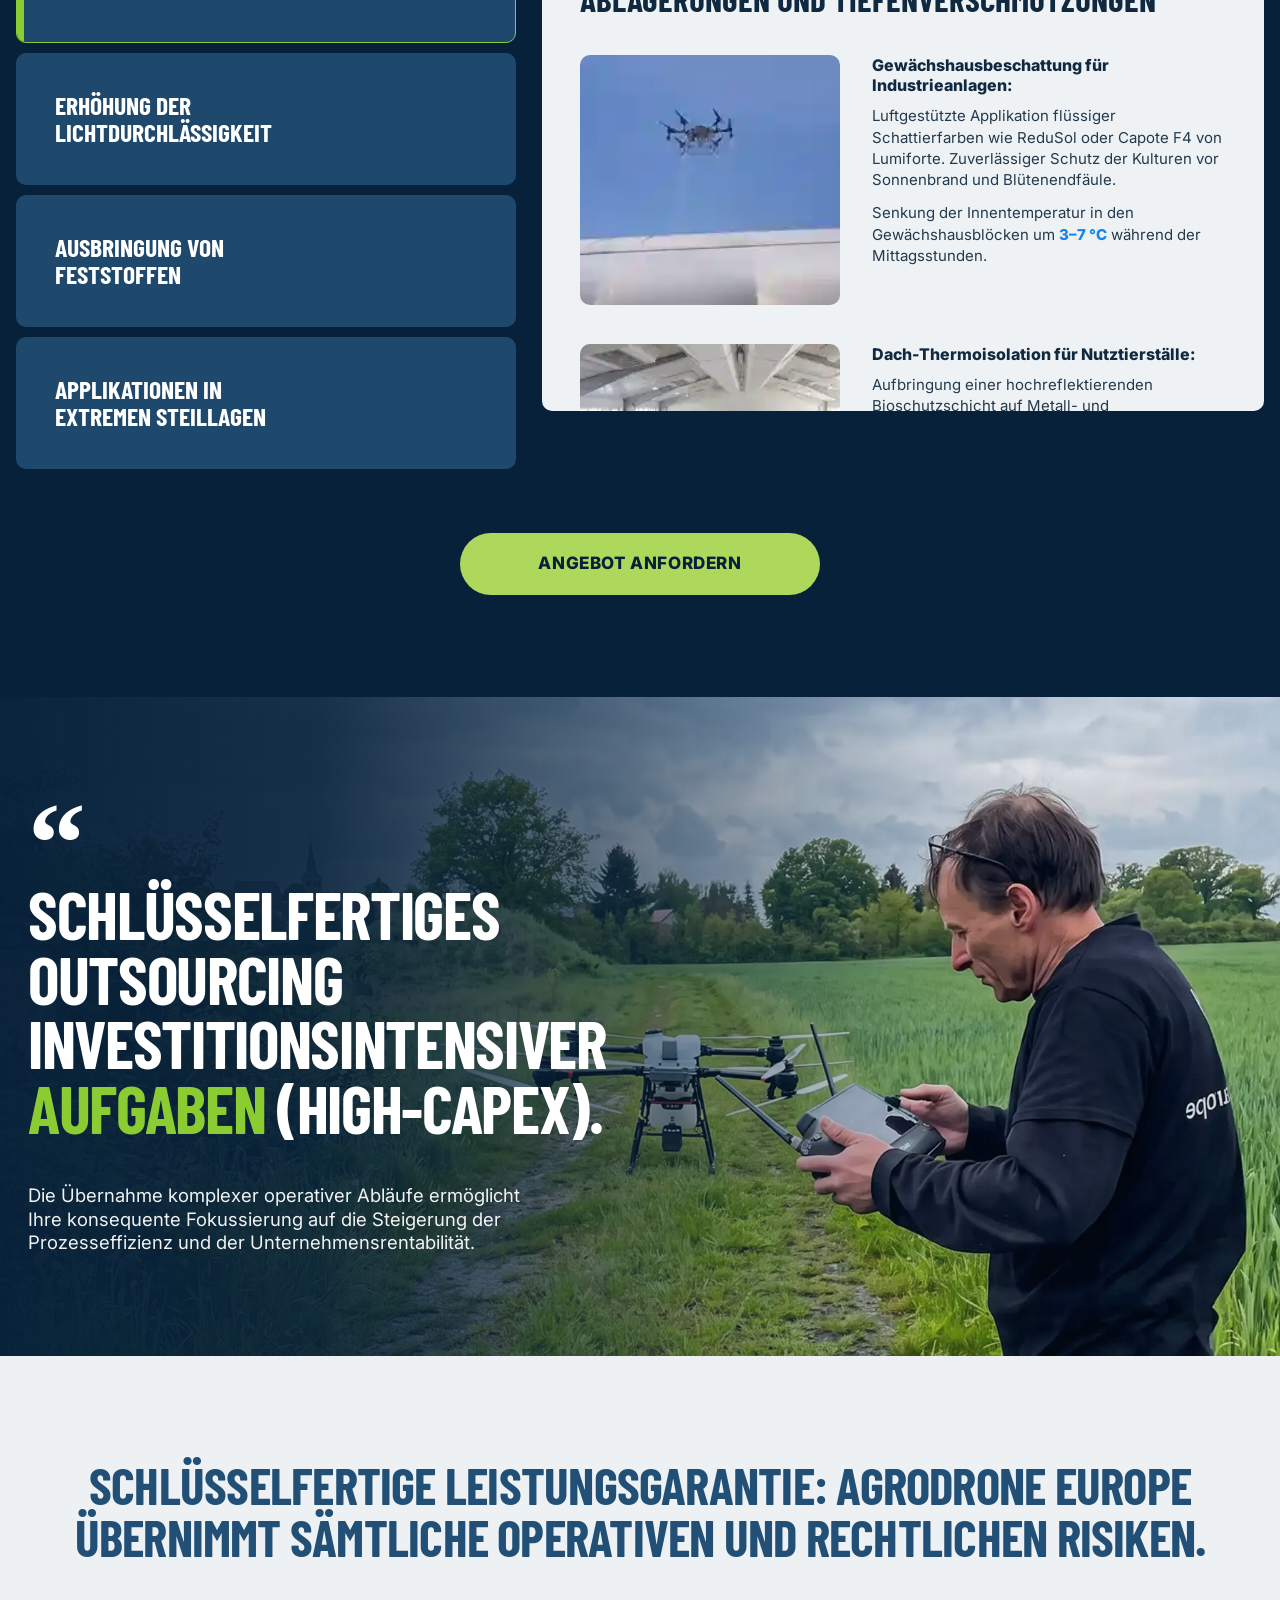
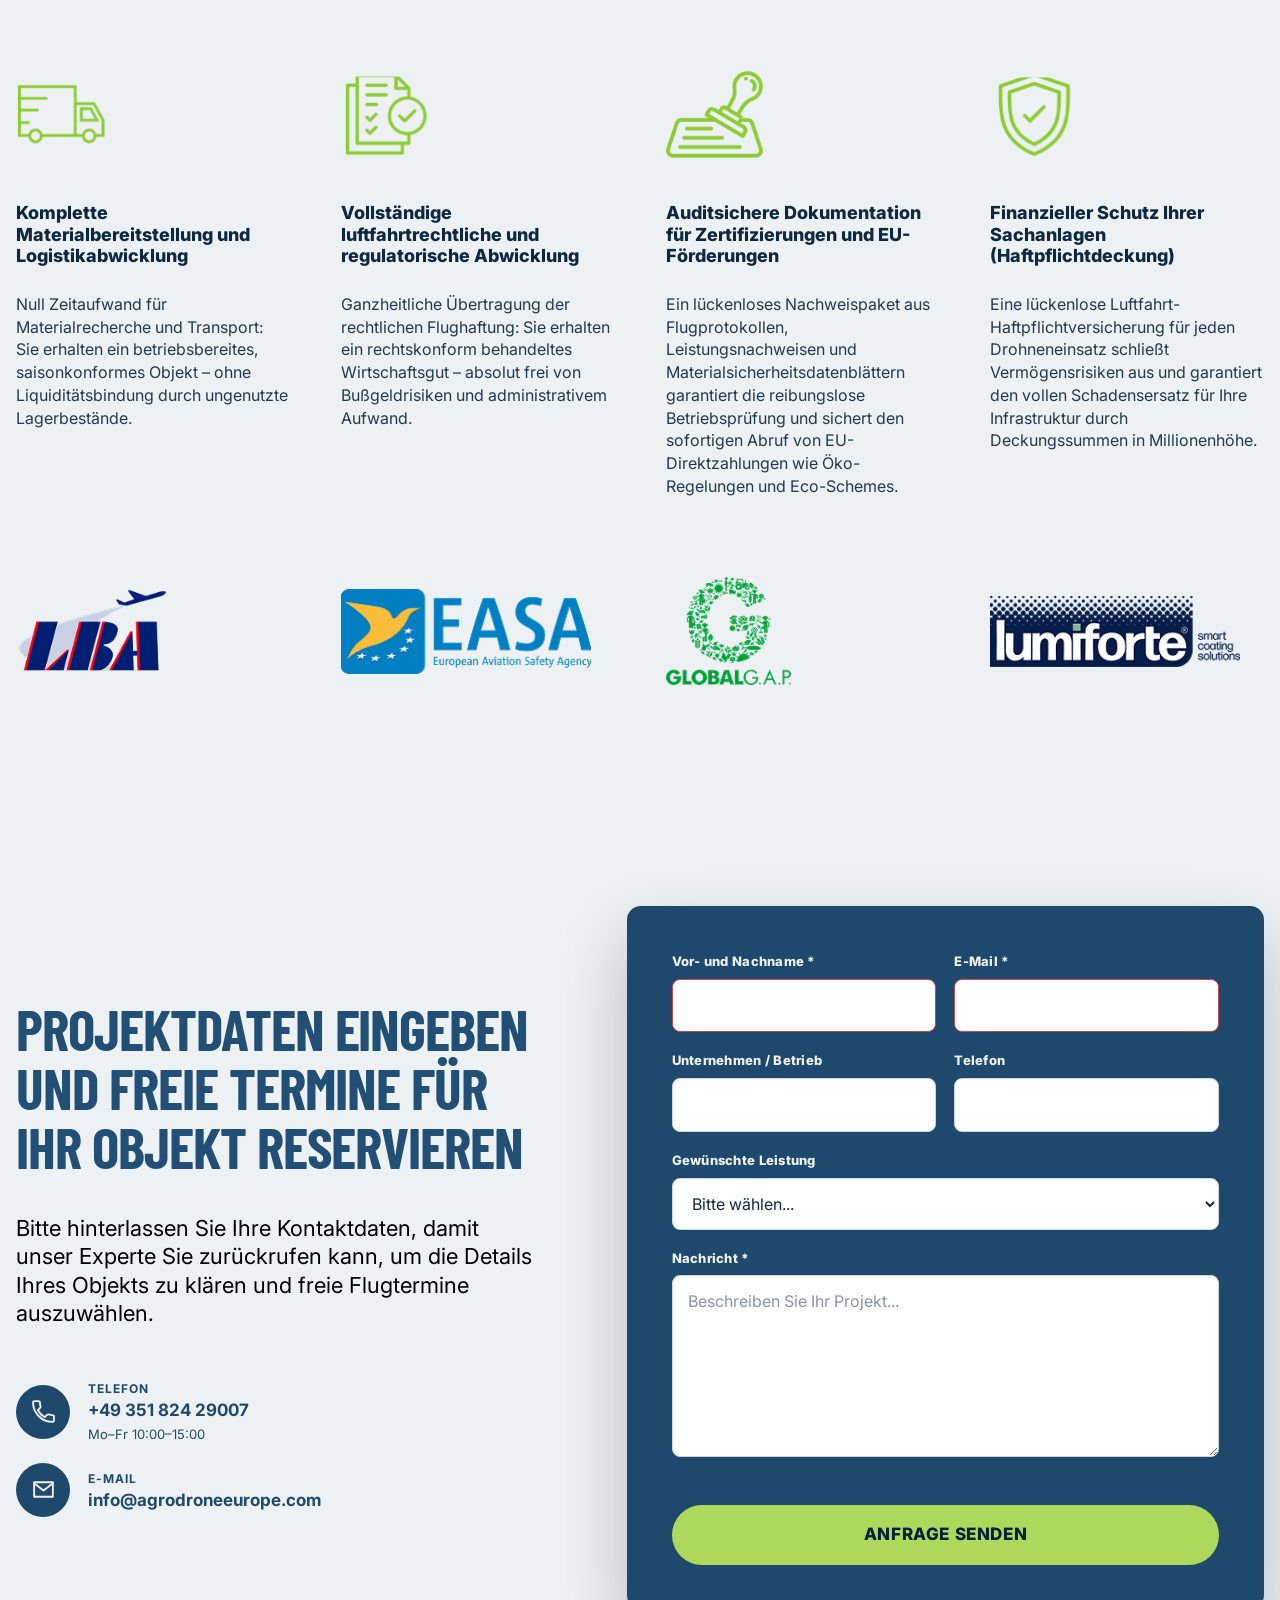
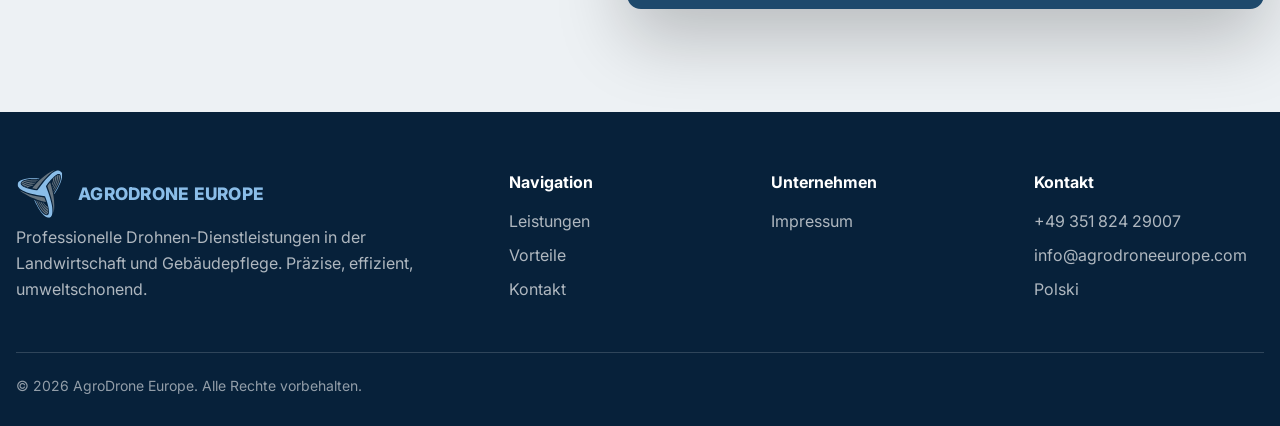
==== commit 49486c40: "Footer nav updated" ====
--- a/index.html
+++ b/index.html
@@ -1398,49 +1398,71 @@
       <div class="container">
         <div class="footer-grid">
           <div>
-            <a class="logo" href="/"
-              ><img
+            <a class="logo" href="/" aria-label="AgroDrone Europe Startseite">
+              <img
                 src="/assets/logo-mark-blue.svg"
-                alt="AgroDrone Europe"
+                alt=""
                 width="48"
                 height="48"
-              /><span class="logo-name">AgroDrone Europe</span></a
-            >
+              />
+              <span class="logo-name">AgroDrone Europe</span>
+            </a>
+
             <p>
               Professionelle Drohnen-Dienstleistungen in der Landwirtschaft und
               Gebäudepflege. Präzise, effizient, umweltschonend.
             </p>
           </div>
+
           <div>
-            <h4>Leistungen</h4>
+            <h4>Navigation</h4>
+
             <ul>
-              <li><a href="#services">Pflanzenschutz</a></li>
-              <li><a href="#services">Aussaat</a></li>
-              <li><a href="#services">Beschattung</a></li>
-              <li><a href="#services">Solarpark-Reinigung</a></li>
+              <li>
+                <a href="/#leistungen">Leistungen</a>
+              </li>
+              <li>
+                <a href="/#vorteile">Vorteile</a>
+              </li>
+              <li>
+                <a href="/#kontakt">Kontakt</a>
+              </li>
             </ul>
           </div>
+
           <div>
             <h4>Unternehmen</h4>
+
             <ul>
-              <li><a href="#about">Über uns</a></li>
-              <li><a href="#benefits">Vorteile</a></li>
-              <li><a href="#kontakt">Kontakt</a></li>
+              <li>
+                <a href="/impressum/">Impressum</a>
+              </li>
             </ul>
           </div>
+
           <div>
             <h4>Kontakt</h4>
+
             <ul>
-              <li><a href="tel:+4935182429007">+49 351 824 29007</a></li>
               <li>
-                <a href="mailto:info@agrodroneeurope.com"
-                  >info@agrodroneeurope.com</a
-                >
+                <a href="tel:+4935182429007">
+                  +49 351 824 29007
+                </a>
               </li>
-              <li><a href="/pl/">Polski</a></li>
+
+              <li>
+                <a href="mailto:info@agrodroneeurope.com">
+                  info@agrodroneeurope.com
+                </a>
+              </li>
+
+              <li>
+                <a href="/pl/" lang="pl">Polski</a>
+              </li>
             </ul>
           </div>
         </div>
+
         <div class="footer-bottom">
           © 2026 AgroDrone Europe. Alle Rechte vorbehalten.
         </div>
